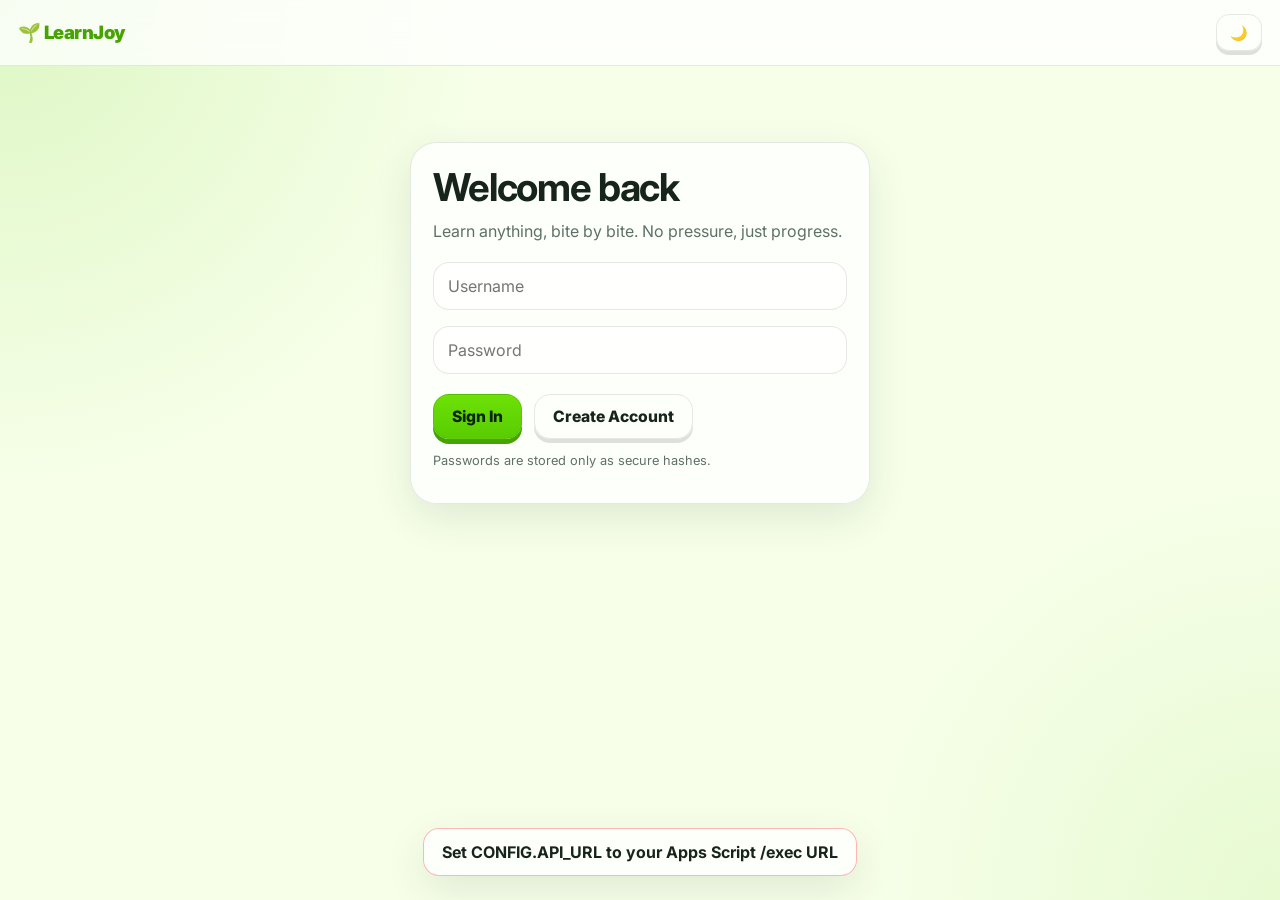
==== index.html @ b64eee90 "Update print statement from 'Hello' to 'Goodbye'" ====
<!-- index.html -->
<!doctype html>
<html lang="en">
<head>
  <meta charset="utf-8">
  <meta name="viewport" content="width=device-width, initial-scale=1">
  <title>LearnJoy — Bite-sized AI Learning</title>
  <link rel="preconnect" href="https://fonts.googleapis.com">
  <link rel="preconnect" href="https://fonts.gstatic.com" crossorigin>
  <link href="https://fonts.googleapis.com/css2?family=Inter:wght@400;600;700;800;900&display=swap" rel="stylesheet">
  <style>
    :root {
      --bg: #f7ffe9;
      --bg-accent: rgba(88, 204, 2, 0.16);
      --card: rgba(255, 255, 255, 0.78);
      --subcard: rgba(255, 255, 255, 0.62);
      --text: #16241c;
      --muted: #5f7166;
      --border: rgba(22, 36, 28, 0.10);
      --primary: #58cc02;
      --primary-dark: #46a302;
      --primary-soft: rgba(88, 204, 2, 0.14);
      --danger: #ff4b4b;
      --danger-soft: rgba(255, 75, 75, 0.12);
      --shadow: 0 14px 40px rgba(18, 46, 22, 0.10);
      --glass-blur: blur(16px);
    }

    [data-theme="dark"] {
      --bg: #0b1220;
      --bg-accent: rgba(88, 204, 2, 0.16);
      --card: rgba(15, 23, 42, 0.72);
      --subcard: rgba(15, 23, 42, 0.58);
      --text: #e8eef7;
      --muted: #9aa8bd;
      --border: rgba(255, 255, 255, 0.12);
      --primary-soft: rgba(88, 204, 2, 0.16);
      --danger-soft: rgba(255, 75, 75, 0.16);
      --shadow: 0 18px 50px rgba(0, 0, 0, 0.38);
    }

    * { box-sizing: border-box; }

    body {
      margin: 0;
      font-family: 'Inter', sans-serif;
      color: var(--text);
      background:
        radial-gradient(circle at top left, var(--bg-accent), transparent 32%),
        radial-gradient(circle at bottom right, rgba(88, 204, 2, 0.10), transparent 28%),
        var(--bg);
      min-height: 100vh;
    }

    .hidden { display: none !important; }

    .topbar {
      position: sticky;
      top: 0;
      z-index: 50;
      display: flex;
      align-items: center;
      justify-content: space-between;
      gap: 12px;
      padding: 14px 18px;
      background: var(--card);
      border-bottom: 1px solid var(--border);
      backdrop-filter: var(--glass-blur);
      -webkit-backdrop-filter: var(--glass-blur);
    }

    .brand {
      font-weight: 900;
      letter-spacing: -0.03em;
      font-size: 1.15rem;
      color: var(--primary-dark);
      white-space: nowrap;
    }

    .top-actions {
      display: flex;
      align-items: center;
      gap: 10px;
      flex-wrap: wrap;
      justify-content: flex-end;
    }

    .pill {
      display: inline-flex;
      align-items: center;
      gap: 6px;
      padding: 8px 12px;
      border-radius: 999px;
      background: var(--primary-soft);
      color: var(--primary-dark);
      font-weight: 800;
      border: 1px solid rgba(88, 204, 2, 0.22);
    }

    .view {
      width: min(1120px, calc(100% - 24px));
      margin: 22px auto 42px;
      display: grid;
      gap: 18px;
    }

    .card {
      background: var(--card);
      border: 1px solid var(--border);
      border-radius: 26px;
      box-shadow: var(--shadow);
      backdrop-filter: var(--glass-blur);
      -webkit-backdrop-filter: var(--glass-blur);
      padding: 22px;
    }

    .subcard {
      background: var(--subcard);
      border-radius: 20px;
      padding: 16px;
      border: 1px solid var(--border);
    }

    h1, h2, h3 { margin: 0 0 10px; line-height: 1.15; letter-spacing: -0.03em; }
    h1 { font-size: clamp(1.7rem, 3vw, 2.4rem); }
    h2 { font-size: 1.25rem; }
    h3 { font-size: 1.02rem; }
    p { margin: 0 0 10px; line-height: 1.55; }

    .muted { color: var(--muted); }
    .small { font-size: 0.92rem; }
    .tiny { font-size: 0.8rem; }

    .row {
      display: flex;
      gap: 12px;
      align-items: center;
      flex-wrap: wrap;
      margin: 12px 0;
    }

    .wrap { flex-wrap: wrap; }

    .btn {
      appearance: none;
      border: 0;
      cursor: pointer;
      font-family: inherit;
      font-weight: 800;
      border-radius: 16px;
      padding: 12px 18px;
      font-size: 0.98rem;
      transition: transform 0.08s ease, box-shadow 0.08s ease, opacity 0.2s ease;
      background: var(--subcard);
      color: var(--text);
      border: 1px solid var(--border);
      box-shadow: 0 4px 0 rgba(0, 0, 0, 0.12);
    }

    .btn:active {
      transform: translateY(3px);
      box-shadow: 0 1px 0 rgba(0, 0, 0, 0.12);
    }

    .btn:disabled {
      opacity: 0.55;
      cursor: not-allowed;
      transform: none;
    }

    .btn-primary {
      background: linear-gradient(180deg, #6ee106, var(--primary));
      color: #08240a;
      border: 1px solid rgba(70, 163, 2, 0.35);
      box-shadow: 0 5px 0 var(--primary-dark);
    }

    .btn-primary:active { box-shadow: 0 2px 0 var(--primary-dark); }

    .btn-secondary {
      background: transparent;
      color: var(--text);
    }

    .btn-small {
      padding: 9px 13px;
      font-size: 0.88rem;
      border-radius: 13px;
    }

    input, select, textarea {
      width: 100%;
      border: 1px solid var(--border);
      background: var(--subcard);
      color: var(--text);
      border-radius: 16px;
      padding: 13px 14px;
      font: inherit;
      outline: none;
      margin: 8px 0;
    }

    input:focus, select:focus, textarea:focus {
      border-color: rgba(88, 204, 2, 0.55);
      box-shadow: 0 0 0 4px var(--primary-soft);
    }

    textarea { min-height: 120px; resize: vertical; }

    .auth-card {
      width: min(460px, 100%);
      margin: 6vh auto 0;
    }

    .gradient-card {
      background:
        linear-gradient(135deg, rgba(88, 204, 2, 0.92), rgba(34, 197, 94, 0.88)),
        var(--card);
      color: #05270b;
      border: 1px solid rgba(255, 255, 255, 0.22);
    }

    .gradient-card .muted { color: rgba(5, 39, 11, 0.78); }

    .stat-grid, .achievements-grid, .courses-grid, .select-grid {
      display: grid;
      gap: 14px;
    }

    .stat-grid { grid-template-columns: repeat(4, minmax(0, 1fr)); }
    .achievements-grid { grid-template-columns: repeat(4, minmax(0, 1fr)); }
    .courses-grid { grid-template-columns: repeat(3, minmax(0, 1fr)); }
    .select-grid { grid-template-columns: repeat(3, minmax(0, 1fr)); }

    .stat-card { text-align: center; padding: 18px 14px; }
    .stat-value { font-size: 1.8rem; font-weight: 900; margin-bottom: 6px; }

    .badge-card, .course-card {
      padding: 16px;
      border-radius: 22px;
      background: var(--subcard);
      border: 1px solid var(--border);
    }

    .course-card { cursor: pointer; transition: transform 0.15s ease; }
    .course-card:hover { transform: translateY(-2px); }

    .badge-icon { font-size: 1.7rem; margin-bottom: 8px; }
    .badge-name { font-weight: 800; margin-bottom: 4px; }

    .progress-wrap { margin: 16px 0; }

    .progress {
      height: 15px;
      border-radius: 999px;
      background: rgba(120, 130, 120, 0.18);
      overflow: hidden;
      border: 1px solid var(--border);
    }

    .progress-fill {
      height: 100%;
      width: 0%;
      border-radius: 999px;
      background: linear-gradient(90deg, #58cc02, #9ff23a);
      transition: width 0.7s ease;
    }

    .badge {
      display: inline-flex;
      align-items: center;
      padding: 7px 11px;
      border-radius: 999px;
      background: var(--primary-soft);
      color: var(--primary-dark);
      font-weight: 800;
      font-size: 0.85rem;
      border: 1px solid rgba(88, 204, 2, 0.18);
    }

    .module { margin: 18px 0; }

    .card-row {
      display: flex;
      align-items: center;
      justify-content: space-between;
      gap: 14px;
      padding: 14px;
      border-radius: 18px;
      margin: 10px 0;
      cursor: pointer;
      transition: transform 0.12s ease;
    }

    .card-row:hover { transform: translateX(2px); }

    .lesson-main {
      display: flex;
      align-items: flex-start;
      gap: 12px;
      min-width: 0;
    }

    .lesson-icon { font-size: 1.2rem; padding-top: 2px; }
    .lesson-title { font-weight: 800; }

    .lesson-section {
      margin: 18px 0;
      padding: 16px;
      border-radius: 20px;
      background: var(--subcard);
      border: 1px solid var(--border);
    }

    .checklist {
      margin: 0;
      padding-left: 20px;
      display: grid;
      gap: 8px;
    }

    .callout {
      margin-top: 12px;
      padding: 12px 14px;
      border-radius: 14px;
      background: var(--primary-soft);
      border: 1px solid rgba(88, 204, 2, 0.18);
    }

    .tutor-messages {
      min-height: 220px;
      max-height: 340px;
      overflow: auto;
      display: grid;
      gap: 10px;
      padding: 12px;
      border-radius: 18px;
      background: var(--subcard);
      border: 1px solid var(--border);
      margin-bottom: 12px;
    }

    .tutor-msg {
      max-width: 86%;
      padding: 11px 13px;
      border-radius: 16px;
      line-height: 1.45;
      white-space: pre-wrap;
    }

    .tutor-msg.user {
      justify-self: end;
      background: var(--primary-soft);
      border: 1px solid rgba(88, 204, 2, 0.18);
    }

    .tutor-msg.assistant {
      justify-self: start;
      background: rgba(120, 130, 120, 0.12);
      border: 1px solid var(--border);
    }

    .question-card { margin: 14px 0; }

    .options {
      display: grid;
      gap: 10px;
      margin-top: 10px;
    }

    .option {
      display: flex;
      align-items: center;
      gap: 10px;
      padding: 12px;
      border-radius: 14px;
      border: 1px solid var(--border);
      background: var(--subcard);
      cursor: pointer;
    }

    .score-card {
      text-align: center;
      padding: 28px;
      border-radius: 26px;
      background: linear-gradient(135deg, rgba(88, 204, 2, 0.95), rgba(16, 185, 129, 0.9));
      color: #04240b;
      margin-bottom: 16px;
    }

    .score-number {
      font-size: clamp(2.6rem, 7vw, 4rem);
      font-weight: 900;
      line-height: 1;
      margin-bottom: 8px;
    }

    .result-card { border-left: 6px solid transparent; }
    .result-correct { border-left-color: var(--primary); background: rgba(88, 204, 2, 0.08); }
    .result-incorrect { border-left-color: var(--danger); background: var(--danger-soft); }

    .practice-question {
      padding: 12px 0;
      border-bottom: 1px dashed var(--border);
    }

    .practice-question:last-child { border-bottom: 0; }

    .table {
      width: 100%;
      border-collapse: collapse;
      overflow: hidden;
      border-radius: 18px;
    }

    .table th, .table td {
      text-align: left;
      padding: 12px 10px;
      border-bottom: 1px solid var(--border);
      vertical-align: top;
    }

    .table th { color: var(--muted); font-size: 0.9rem; }

    .empty {
      padding: 22px;
      text-align: center;
      color: var(--muted);
      border: 1px dashed var(--border);
      border-radius: 18px;
      background: var(--subcard);
    }

    .loading {
      position: fixed;
      inset: 0;
      z-index: 100;
      display: grid;
      place-items: center;
      background: rgba(0, 0, 0, 0.25);
      backdrop-filter: blur(4px);
    }

    .loading-inner {
      display: grid;
      place-items: center;
      gap: 12px;
      padding: 26px 30px;
      border-radius: 24px;
      background: var(--card);
      border: 1px solid var(--border);
      box-shadow: var(--shadow);
      font-weight: 800;
    }

    .spinner {
      width: 38px;
      height: 38px;
      border-radius: 50%;
      border: 5px solid rgba(88, 204, 2, 0.2);
      border-top-color: var(--primary);
      animation: spin 0.8s linear infinite;
    }

    @keyframes spin { to { transform: rotate(360deg); } }

    .toast {
      position: fixed;
      left: 50%;
      bottom: 24px;
      transform: translateX(-50%) translateY(20px);
      z-index: 120;
      opacity: 0;
      pointer-events: none;
      transition: 0.25s ease;
      background: var(--card);
      color: var(--text);
      border: 1px solid var(--border);
      box-shadow: var(--shadow);
      padding: 13px 18px;
      border-radius: 16px;
      font-weight: 700;
      max-width: min(92vw, 560px);
      text-align: center;
    }

    .toast.show {
      opacity: 1;
      transform: translateX(-50%) translateY(0);
    }

    .toast.error { border-color: rgba(255, 75, 75, 0.4); }

    @media (max-width: 768px) {
      .stat-grid, .achievements-grid, .courses-grid, .select-grid {
        grid-template-columns: 1fr 1fr;
      }

      .topbar {
        flex-direction: column;
        align-items: flex-start;
      }

      .top-actions {
        width: 100%;
        justify-content: flex-start;
      }
    }

    @media (max-width: 480px) {
      .view { width: calc(100% - 16px); margin-top: 14px; }
      .card { padding: 16px; border-radius: 20px; }
      .stat-grid, .achievements-grid, .courses-grid, .select-grid { grid-template-columns: 1fr; }
      .btn { width: 100%; justify-content: center; }
      .row { display: grid; }
      .card-row { flex-direction: column; align-items: flex-start; }
      .lesson-action { width: 100%; }
    }
  </style>
</head>
<body>
  <div class="topbar">
    <div class="brand">🌱 LearnJoy</div>
    <div class="top-actions">
      <span id="streak-pill" class="pill hidden">🔥 0</span>
      <button id="btn-dashboard" class="btn btn-secondary btn-small auth-only hidden">Dashboard</button>
      <button id="btn-new-course" class="btn btn-secondary btn-small auth-only hidden">New Course</button>
      <button id="btn-theme" class="btn btn-secondary btn-small">🌙</button>
      <button id="btn-logout" class="btn btn-secondary btn-small auth-only hidden">Logout</button>
    </div>
  </div>

  <main>
    <section id="view-login" class="view">
      <div class="card auth-card">
        <h1>Welcome back</h1>
        <p class="muted">Learn anything, bite by bite. No pressure, just progress.</p>
        <input id="login-username" placeholder="Username" autocomplete="username" autocapitalize="none">
        <input id="login-password" type="password" placeholder="Password" autocomplete="current-password">
        <div class="row">
          <button id="btn-login" class="btn btn-primary">Sign In</button>
          <button id="btn-register" class="btn btn-secondary">Create Account</button>
        </div>
        <p class="muted tiny">Passwords are stored only as secure hashes.</p>
      </div>
    </section>

    <section id="view-dashboard" class="view hidden">
      <div id="welcome-card" class="card gradient-card"></div>
      <div id="stats-grid" class="stat-grid"></div>

      <div class="card">
        <h2>Achievements</h2>
        <div id="achievements-grid" class="achievements-grid"></div>
      </div>

      <div class="card">
        <h2>Your Courses</h2>
        <div id="courses-grid" class="courses-grid"></div>
      </div>

      <div class="card">
        <h2>Recent Quiz Scores</h2>
        <div id="recent-scores"></div>
      </div>
    </section>

    <section id="view-generate" class="view hidden">
      <div class="card">
        <button id="btn-generate-back" class="btn btn-secondary btn-small">← Back</button>
        <h1>Create a course</h1>
        <p class="muted">Tell the AI what you want to learn. It will build bite-sized modules and lessons.</p>
        <textarea id="gen-topic" placeholder="What do you want to learn? e.g. JavaScript basics, Spanish travel phrases, Astronomy"></textarea>
        <div class="select-grid">
          <select id="gen-level">
            <option value="Beginner">🌱 Beginner</option>
            <option value="Intermediate">🌿 Intermediate</option>
            <option value="Advanced">🌳 Advanced</option>
          </select>
          <select id="gen-time">
            <option value="5 minutes per day">⚡ 5 minutes/day</option>
            <option value="10 minutes per day" selected>☕ 10 minutes/day</option>
            <option value="15 minutes per day">📘 15 minutes/day</option>
            <option value="20 minutes per day">🚀 20 minutes/day</option>
          </select>
          <select id="gen-style">
            <option value="Visual">🎨 Visual</option>
            <option value="Reading">📖 Reading</option>
            <option value="Practical">🛠️ Practical</option>
            <option value="Balanced" selected>🧠 Balanced</option>
          </select>
        </div>
        <div class="row">
          <button id="btn-generate" class="btn btn-primary">Generate Course</button>
        </div>
      </div>
    </section>

    <section id="view-course" class="view hidden">
      <div class="card">
        <button id="btn-course-back" class="btn btn-secondary btn-small">← Dashboard</button>
        <div id="course-detail"></div>
      </div>
    </section>

    <section id="view-lesson" class="view hidden">
      <div class="card">
        <button id="btn-lesson-back" class="btn btn-secondary btn-small">← Course</button>
        <div id="lesson-detail"></div>

        <div class="row">
          <button id="btn-complete-lesson" class="btn btn-primary">Complete Lesson</button>
          <button id="btn-take-quiz" class="btn btn-secondary">Take Quiz</button>
        </div>

        <div class="subcard">
          <h3>AI Tutor</h3>
          <div id="tutor-messages" class="tutor-messages"></div>
          <div class="row">
            <input id="tutor-input" placeholder="Ask about this lesson...">
            <button id="btn-tutor-send" class="btn btn-primary">Send</button>
          </div>
        </div>
      </div>
    </section>

    <section id="view-quiz" class="view hidden">
      <div class="card">
        <button id="btn-quiz-back" class="btn btn-secondary btn-small">← Lesson</button>
        <div id="quiz-detail"></div>
      </div>
    </section>
  </main>

  <div id="loading" class="loading hidden">
    <div class="loading-inner">
      <div class="spinner"></div>
      <div id="loading-text">Loading...</div>
    </div>
  </div>

  <div id="toast" class="toast"></div>

  <script>
    const CONFIG = { API_URL: "PASTE_YOUR_APPS_SCRIPT_EXEC_URL_HERE" };

    var state = {
      user: null,
      dashboard: null,
      course: null,
      lesson: null,
      quiz: null,
      quizResults: null,
      lastScore: null,
      review: null
    };

    function $(id) { return document.getElementById(id); }

    function init() {
      initTheme();
      bindTopbar();
      bindLogin();
      bindGenerate();
      bindCourse();
      bindLesson();
      bindQuiz();
      loadConfig();

      var token = lsGet('lj_token');
      if (token) {
        showLoading('Loading your dashboard...');
        api('getDashboard').then(function (res) {
          afterAuth(res.user, res);
        }).catch(function (err) {
          clearAuth();
          showView('login');
          hideLoading();
          showToast(err.message, 'error');
        });
      } else {
        showView('login');
      }
    }

    function api(action, params, noAuth) {
      if (!CONFIG.API_URL || String(CONFIG.API_URL).indexOf('PASTE_YOUR') !== -1) {
        return Promise.reject(new Error('Set CONFIG.API_URL in index.html to your Apps Script /exec URL.'));
      }

      var token = noAuth ? '' : (lsGet('lj_token') || '');

      return fetch(CONFIG.API_URL, {
        method: 'POST',
        headers: { 'Content-Type': 'text/plain;charset=utf-8' },
        body: JSON.stringify({ action: action, params: params || {}, token: token })
      }).then(function (res) {
        return res.text().then(function (text) {
          var data;
          try {
            data = JSON.parse(text);
          } catch (parseErr) {
            console.error('Unexpected API response:', CONFIG.API_URL, text && text.slice(0, 300));
            throw new Error('Backend returned an unexpected response. Check API_URL ends with /exec and access = Anyone.');
          }
          if (!data || data.success === false) {
            throw new Error((data && data.error) || 'Request failed');
          }
          return data;
        });
      }).catch(function (err) {
        if (err instanceof TypeError) {
          console.error('API fetch failed. API URL:', CONFIG.API_URL);
          throw new Error('Cannot reach backend: check API_URL ends with /exec and access = Anyone.');
        }
        throw err;
      });
    }

    function showView(name) {
      document.querySelectorAll('.view').forEach(function (v) { v.classList.add('hidden'); });
      var el = $('view-' + name);
      if (el) el.classList.remove('hidden');
      window.scrollTo(0, 0);
    }

    function showLoading(text) {
      $('loading-text').textContent = text || 'Loading...';
      $('loading').classList.remove('hidden');
    }

    function hideLoading() {
      $('loading').classList.add('hidden');
    }

    var toastTimer = null;
    function showToast(message, type) {
      var t = $('toast');
      t.textContent = message;
      t.className = 'toast show' + (type ? ' ' + type : '');
      clearTimeout(toastTimer);
      toastTimer = setTimeout(function () {
        t.className = 'toast';
      }, 4200);
    }

    function esc(v) {
      return String(v === undefined || v === null ? '' : v).replace(/[&<>"']/g, function (c) {
        return {
          '&': '&amp;',
          '<': '&lt;',
          '>': '&gt;',
          '"': '&quot;',
          "'": '&#39;'
        }[c];
      });
    }

    function textHtml(v) {
      return esc(v).replace(/\n/g, '<br>');
    }

    function listHtml(items, emptyText) {
      if (!items || !items.length) return emptyBox(emptyText || 'Nothing here yet.');
      return '<ul class="checklist">' + items.map(function (item) {
        return '<li>' + textHtml(item) + '</li>';
      }).join('') + '</ul>';
    }

    function emptyBox(text) {
      return '<div class="empty">' + esc(text) + '</div>';
    }

    function fmtDate(s) {
      if (!s) return '';
      var d = new Date(s);
      if (isNaN(d.getTime())) return esc(s);
      return d.toLocaleDateString(undefined, { month: 'short', day: 'numeric' }) + ' ' +
        d.toLocaleTimeString(undefined, { hour: '2-digit', minute: '2-digit' });
    }

    function lsGet(key) {
      try { return localStorage.getItem(key); } catch (e) { return null; }
    }

    function lsSet(key, value) {
      try { localStorage.setItem(key, value); } catch (e) {}
    }

    function lsDel(key) {
      try { localStorage.removeItem(key); } catch (e) {}
    }

    function initTheme() {
      var stored = lsGet('lj_theme');
      var theme = stored;
      if (!theme) {
        theme = (window.matchMedia && window.matchMedia('(prefers-color-scheme: dark)').matches) ? 'dark' : 'light';
      }
      setTheme(theme);
    }

    function setTheme(theme) {
      document.documentElement.setAttribute('data-theme', theme);
      lsSet('lj_theme', theme);
      $('btn-theme').textContent = theme === 'dark' ? '☀️' : '🌙';
    }

    function toggleTheme() {
      var current = document.documentElement.getAttribute('data-theme') === 'dark' ? 'light' : 'dark';
      setTheme(current);
    }

    function bindTopbar() {
      $('btn-theme').addEventListener('click', toggleTheme);
      $('btn-dashboard').addEventListener('click', refreshDashboard);
      $('btn-new-course').addEventListener('click', function () { showView('generate'); });
      $('btn-logout').addEventListener('click', logout);
    }

    function bindLogin() {
      $('btn-login').addEventListener('click', function () { doAuth('login'); });
      $('btn-register').addEventListener('click', function () { doAuth('register'); });

      ['login-username', 'login-password'].forEach(function (id) {
        $(id).addEventListener('keydown', function (e) {
          if (e.key === 'Enter') doAuth('login');
        });
      });
    }

    function loadConfig() {
      api('getConfig', {}, true).then(function (res) {
        if (res && res.allowRegister === false) $('btn-register').classList.add('hidden');
        else $('btn-register').classList.remove('hidden');
      }).catch(function (err) {
        if (String(CONFIG.API_URL).indexOf('PASTE_YOUR') !== -1) {
          showToast('Set CONFIG.API_URL to your Apps Script /exec URL', 'error');
        }
      });
    }

    function doAuth(action) {
      var username = $('login-username').value.trim();
      var password = $('login-password').value;

      if (!username || !password) {
        showToast('Enter username and password', 'error');
        return;
      }

      showLoading(action === 'login' ? 'Signing in...' : 'Creating account...');

      api(action, { username: username, password: password, userAgent: navigator.userAgent }, true)
        .then(function (res) {
          lsSet('lj_token', res.session.token);
          lsSet('lj_user', JSON.stringify(res.user));
          state.user = res.user;
          return api('getDashboard');
        })
        .then(function (res) {
          afterAuth(res.user, res);
          showToast(action === 'login' ? 'Welcome back!' : 'Account created. Welcome!');
        })
        .catch(function (err) {
          hideLoading();
          showToast(err.message, 'error');
        });
    }

    function logout() {
      showLoading('Signing out...');
      api('logout').catch(function () {}).then(function () {
        clearAuth();
        showToast('Signed out');
      });
    }

    function clearAuth() {
      lsDel('lj_token');
      lsDel('lj_user');
      state = {
        user: null,
        dashboard: null,
        course: null,
        lesson: null,
        quiz: null,
        quizResults: null,
        lastScore: null,
        review: null
      };
      updateTopbar(null, 0);
      showView('login');
      hideLoading();
    }

    function afterAuth(user, dashboard) {
      state.user = user;
      state.dashboard = dashboard;
      lsSet('lj_user', JSON.stringify(user));
      updateTopbar(user, dashboard.streak || 0);
      renderDashboard(dashboard);
      showView('dashboard');
      hideLoading();
    }

    function refreshDashboard() {
      showLoading('Refreshing dashboard...');
      api('getDashboard').then(function (res) {
        afterAuth(res.user, res);
      }).catch(function (err) {
        hideLoading();
        showToast(err.message, 'error');
      });
    }

    function updateTopbar(user, streak) {
      var authed = !!(lsGet('lj_token') && user);
      document.querySelectorAll('.auth-only').forEach(function (el) {
        if (authed) el.classList.remove('hidden');
        else el.classList.add('hidden');
      });

      var pill = $('streak-pill');
      if (authed) {
        pill.classList.remove('hidden');
        pill.textContent = '🔥 ' + String(streak || 0);
      } else {
        pill.classList.add('hidden');
      }
    }

    function renderDashboard(d) {
      var user = d.user || {};
      var hour = new Date().getHours();
      var greeting = hour < 12 ? 'Good morning' : (hour < 18 ? 'Good afternoon' : 'Good evening');

      $('welcome-card').innerHTML =
        '<h1>' + esc(greeting + ', ' + (user.name || user.username || 'learner')) + '!</h1>' +
        '<p class="muted">🔥 ' + esc(String(d.streak || 0)) + ' day streak · ' + esc(String(d.completedLessons || 0)) + ' lessons completed</p>' +
        '<div class="row">' +
          '<button class="btn btn-secondary" id="dash-generate">Generate New Course</button>' +
          (d.continueCourseId ? '<button class="btn btn-secondary" id="dash-continue">Continue Learning</button>' : '') +
        '</div>';

      $('dash-generate').addEventListener('click', function () { showView('generate'); });
      if (d.continueCourseId) {
        $('dash-continue').addEventListener('click', function () { openCourse(d.continueCourseId); });
      }

      $('stats-grid').innerHTML = [
        statCard_('Courses', d.courses ? d.courses.length : 0),
        statCard_('Lessons Done', d.completedLessons || 0),
        statCard_('Avg Quiz Score', d.averageScore ? d.averageScore + '%' : '—'),
        statCard_('Day Streak', d.streak || 0)
      ].join('');

      if (d.achievements && d.achievements.length) {
        $('achievements-grid').innerHTML = d.achievements.map(function (a) {
          return '<div class="badge-card"><div class="badge-icon">' + esc(a.icon) + '</div>' +
            '<div class="badge-name">' + esc(a.name) + '</div>' +
            '<div class="muted small">' + esc(a.description) + '</div></div>';
        }).join('');
      } else {
        $('achievements-grid').innerHTML = emptyBox('No achievements yet — complete a lesson to earn your first badge!');
      }

      if (d.courses && d.courses.length) {
        $('courses-grid').innerHTML = d.courses.map(function (c) {
          return '<div class="card course-card" data-courseid="' + esc(c.courseId) + '">' +
            '<h3>' + esc(c.title) + '</h3>' +
            '<p class="muted small">' + esc(String(c.description || '').slice(0, 150)) + '</p>' +
            '<div class="progress"><div class="progress-fill" style="width:' + Number(c.progressPercent || 0) + '%"></div></div>' +
            '<div class="muted small" style="margin-top:8px;">' + esc(String(c.progressPercent || 0)) + '% complete · ' +
            esc(String(c.totalLessons || 0)) + ' lessons</div>' +
          '</div>';
        }).join('');

        document.querySelectorAll('#courses-grid .course-card').forEach(function (card) {
          card.addEventListener('click', function () {
            openCourse(card.getAttribute('data-courseid'));
          });
        });
      } else {
        $('courses-grid').innerHTML = emptyBox('No courses yet. Generate your first course!');
      }

      if (d.recentScores && d.recentScores.length) {
        var rows = d.recentScores.map(function (s) {
          return '<tr><td>' + fmtDate(s.createdAt) + '</td>' +
            '<td>' + esc(s.courseTitle) + '</td>' +
            '<td>' + esc(s.lessonTitle) + '</td>' +
            '<td><strong>' + esc(String(s.score)) + '%</strong></td></tr>';
        }).join('');

        $('recent-scores').innerHTML =
          '<table class="table"><thead><tr><th>Date</th><th>Course</th><th>Lesson</th><th>Score</th></tr></thead><tbody>' +
          rows + '</tbody></table>';
      } else {
        $('recent-scores').innerHTML = emptyBox('No quiz scores yet.');
      }
    }

    function statCard_(label, value) {
      return '<div class="card stat-card"><div class="stat-value">' + esc(String(value)) + '</div>' +
        '<div class="muted">' + esc(label) + '</div></div>';
    }

    function bindGenerate() {
      $('btn-generate-back').addEventListener('click', function () { showView('dashboard'); });

      $('btn-generate').addEventListener('click', function () {
        var topic = $('gen-topic').value.trim();
        if (topic.length < 3) {
          showToast('Enter a topic first', 'error');
          return;
        }

        var p = {
          prompt: topic,
          level: $('gen-level').value,
          timeAvailable: $('gen-time').value,
          learningStyle: $('gen-style').value
        };

        showLoading('Generating your course...');
        api('generateCourse', p).then(function (res) {
          hideLoading();
          showToast('Course generated!');
          openCourse(res.course.courseId);
        }).catch(function (err) {
          hideLoading();
          showToast(err.message, 'error');
        });
      });
    }

    function bindCourse() {
      $('btn-course-back').addEventListener('click', function () {
        showView('dashboard');
        refreshDashboard();
      });
    }

    function openCourse(courseId) {
      showLoading('Opening course...');
      api('getCourseById', { courseId: courseId }).then(function (res) {
        state.course = res.course;
        renderCourse(res.course);
        showView('course');
        hideLoading();
      }).catch(function (err) {
        hideLoading();
        showToast(err.message, 'error');
      });
    }

    function renderCourse(c) {
      var badges =
        '<span class="badge">' + esc(c.level) + '</span>' +
        '<span class="badge">' + esc(c.timeAvailable) + '</span>' +
        '<span class="badge">' + esc(c.learningStyle) + '</span>' +
        '<span class="badge">' + esc(String(c.estimatedHours)) + ' h</span>';

      var modulesHtml = '';
      if (!c.modules || !c.modules.length) {
        modulesHtml = emptyBox('No modules found.');
      } else {
        c.modules.forEach(function (m) {
          modulesHtml += '<div class="module"><h3>' + esc(m.title) + '</h3>';
          m.lessons.forEach(function (l) {
            var icon = l.completed ? '✅' : '📖';
            var label = l.completed ? 'Review' : 'Start';
            modulesHtml +=
              '<div class="subcard card-row lesson-row" data-course="' + esc(c.courseId) + '" data-module="' + esc(String(m.moduleIndex)) + '" data-lesson="' + esc(String(l.lessonIndex)) + '">' +
                '<div class="lesson-main">' +
                  '<div class="lesson-icon">' + icon + '</div>' +
                  '<div>' +
                    '<div class="lesson-title">' + esc(l.title) + '</div>' +
                    '<div class="muted small">' + esc(l.summary) + '</div>' +
                  '</div>' +
                '</div>' +
                '<button class="btn btn-small btn-secondary lesson-action">' + label + '</button>' +
              '</div>';
          });
          modulesHtml += '</div>';
        });
      }

      $('course-detail').innerHTML =
        '<h1>' + esc(c.title) + '</h1>' +
        '<p class="muted">' + textHtml(c.description) + '</p>' +
        '<div class="row wrap">' + badges + '</div>' +
        '<div class="progress-wrap">' +
          '<div class="progress"><div id="course-progress-fill" class="progress-fill"></div></div>' +
          '<div class="muted small" style="margin-top:8px;">' + esc(String(c.completedCount)) + ' of ' + esc(String(c.totalLessons)) + ' lessons</div>' +
        '</div>' +
        modulesHtml;

      setTimeout(function () {
        var fill = $('course-progress-fill');
        if (fill) fill.style.width = (c.progressPercent || 0) + '%';
      }, 60);

      document.querySelectorAll('#course-detail .lesson-row').forEach(function (row) {
        row.addEventListener('click', function () {
          openLesson(
            row.getAttribute('data-course'),
            Number(row.getAttribute('data-module')),
            Number(row.getAttribute('data-lesson'))
          );
        });
      });
    }

    function openLesson(courseId, moduleIndex, lessonIndex) {
      showLoading('Preparing lesson...');
      api('generateLesson', { courseId: courseId, moduleIndex: moduleIndex, lessonIndex: lessonIndex })
        .then(function (res) {
          state.lesson = res.lesson;
          renderLesson(res.lesson);
          showView('lesson');
          hideLoading();
        })
        .catch(function (err) {
          hideLoading();
          showToast(err.message, 'error');
        });
    }

    function bindLesson() {
      $('btn-lesson-back').addEventListener('click', function () {
        if (state.course && state.course.courseId) openCourse(state.course.courseId);
        else showView('dashboard');
      });

      $('btn-complete-lesson').addEventListener('click', completeLesson);
      $('btn-take-quiz').addEventListener('click', takeQuiz);
      $('btn-tutor-send').addEventListener('click', sendTutor);

      $('tutor-input').addEventListener('keydown', function (e) {
        if (e.key === 'Enter') sendTutor();
      });
    }

    function renderLesson(l) {
      var content = l.content || {};
      var exercise = content.exercise || {};

      var html =
        '<h1>' + esc(l.lessonTitle) + '</h1>' +
        '<p class="muted">' + esc(l.moduleTitle) + '</p>' +
        '<div class="lesson-section"><h2>Introduction</h2><div>' + textHtml(content.introduction) + '</div></div>' +
        '<div class="lesson-section"><h2>Key Points</h2>' + listHtml(content.keyPoints, 'No key points') + '</div>' +
        '<div class="lesson-section"><h2>Examples</h2>' + listHtml(content.examples, 'No examples') + '</div>' +
        '<div class="lesson-section"><h2>Common Mistakes</h2>' + listHtml(content.commonMistakes, 'No common mistakes') + '</div>' +
        '<div class="lesson-section"><h2>Practice Exercise</h2>' +
          '<div>' + textHtml(exercise.prompt) + '</div>' +
          '<div class="row">' +
            '<button class="btn btn-small btn-secondary" id="btn-show-hint">Show Hint</button>' +
            '<button class="btn btn-small btn-secondary" id="btn-show-solution">Show Solution</button>' +
          '</div>' +
          '<div id="exercise-hint" class="callout hidden">' + textHtml(exercise.hint) + '</div>' +
          '<div id="exercise-solution" class="callout hidden">' + textHtml(exercise.solution) + '</div>' +
        '</div>' +
        '<div class="lesson-section"><h2>Summary</h2><div>' + textHtml(content.summary) + '</div></div>' +
        '<div class="lesson-section"><h2>My Note</h2>' +
          '<textarea id="note-content" placeholder="Write a personal note about this lesson..."></textarea>' +
          '<div class="row"><button class="btn btn-small btn-secondary" id="btn-save-note">Save Note</button></div>' +
        '</div>';

      $('lesson-detail').innerHTML = html;

      $('btn-show-hint').addEventListener('click', function () { toggleHidden('exercise-hint'); });
      $('btn-show-solution').addEventListener('click', function () { toggleHidden('exercise-solution'); });
      $('btn-save-note').addEventListener('click', saveNote);

      var completeBtn = $('btn-complete-lesson');
      if (l.completed) {
        completeBtn.textContent = 'Completed ✅';
        completeBtn.disabled = true;
      } else {
        completeBtn.textContent = 'Complete Lesson';
        completeBtn.disabled = false;
      }

      resetTutor();
      loadNote(l.lessonId);
    }

    function toggleHidden(id) {
      var el = $(id);
      if (el) el.classList.toggle('hidden');
    }

    function loadNote(lessonId) {
      api('getNotes', { lessonId: lessonId }).then(function (res) {
        var noteArea = $('note-content');
        if (noteArea && res.notes && res.notes.length) {
          noteArea.value = res.notes[0].content || '';
        }
      }).catch(function () {});
    }

    function saveNote() {
      if (!state.lesson) return;
      var content = $('note-content').value;
      api('saveNote', { lessonId: state.lesson.lessonId, content: content }).then(function () {
        showToast('Note saved');
      }).catch(function (err) {
        showToast(err.message, 'error');
      });
    }

    function completeLesson() {
      if (!state.lesson) return;
      showLoading('Saving progress...');
      api('markLessonComplete', { courseId: state.lesson.courseId, lessonId: state.lesson.lessonId })
        .then(function (res) {
          hideLoading();
          state.lesson.completed = true;
          var btn = $('btn-complete-lesson');
          btn.textContent = 'Completed ✅';
          btn.disabled = true;

          if (state.user) {
            state.user.streak = res.streak;
            state.user.totalLessons = res.totalLessons;
          }
          updateTopbar(state.user, res.streak);

          showToast('Lesson completed. Nice work!');
          if (res.courseCompleted) showToast('🏆 Course complete! Amazing!');
        })
        .catch(function (err) {
          hideLoading();
          showToast(err.message, 'error');
        });
    }

    function takeQuiz() {
      if (!state.lesson) return;
      showLoading('Preparing quiz...');
      api('generateQuiz', { courseId: state.lesson.courseId, lessonId: state.lesson.lessonId })
        .then(function (res) {
          state.quiz = res.quiz;
          state.quizResults = null;
          state.lastScore = null;
          state.review = null;
          renderQuiz();
          showView('quiz');
          hideLoading();
        })
        .catch(function (err) {
          hideLoading();
          showToast(err.message, 'error');
        });
    }

    function resetTutor() {
      $('tutor-messages').innerHTML = '';
      appendTutorMessage('assistant', 'Hi! Ask me anything about this lesson. I keep answers short and helpful.');
    }

    function appendTutorMessage(role, text) {
      var div = document.createElement('div');
      div.className = 'tutor-msg ' + role;
      div.innerHTML = textHtml(text);
      $('tutor-messages').appendChild(div);
      $('tutor-messages').scrollTop = $('tutor-messages').scrollHeight;
    }

    function sendTutor() {
      if (!state.lesson) return;
      var input = $('tutor-input');
      var question = input.value.trim();
      if (!question) return;

      appendTutorMessage('user', question);
      input.value = '';
      input.disabled = true;
      $('btn-tutor-send').disabled = true;

      api('askTutor', { lessonId: state.lesson.lessonId, question: question })
        .then(function (res) {
          appendTutorMessage('assistant', res.answer);
        })
        .catch(function (err) {
          appendTutorMessage('assistant', err.message);
        })
        .then(function () {
          input.disabled = false;
          $('btn-tutor-send').disabled = false;
          input.focus();
        });
    }

    function bindQuiz() {
      $('btn-quiz-back').addEventListener('click', function () {
        if (state.lesson) {
          renderLesson(state.lesson);
          showView('lesson');
        } else {
          showView('dashboard');
        }
      });
    }

    function renderQuiz() {
      var q = state.quiz;
      if (!q || !q.questions) {
        $('quiz-detail').innerHTML = emptyBox('No quiz available.');
        return;
      }

      var html = '<h1>Quiz</h1><p class="muted">' + esc(state.lesson ? state.lesson.lessonTitle : '') + '</p><form id="quiz-form">';

      q.questions.forEach(function (question, idx) {
        html += '<div class="subcard question-card"><h3>' + esc(String(idx + 1) + '. ' + question.prompt) + '</h3>';

        if (question.type === 'mc') {
          html += '<div class="options">';
          question.options.forEach(function (opt, oi) {
            var id = 'opt_' + question.id + '_' + oi;
            html += '<label class="option" for="' + esc(id) + '">' +
              '<input type="radio" id="' + esc(id) + '" name="' + esc(question.id) + '" value="' + esc(opt) + '"> ' +
              '<span>' + esc(opt) + '</span></label>';
          });
          html += '</div>';
        } else if (question.type === 'tf') {
          html += '<div class="options">' +
            '<label class="option"><input type="radio" name="' + esc(question.id) + '" value="true"> <span>True</span></label>' +
            '<label class="option"><input type="radio" name="' + esc(question.id) + '" value="false"> <span>False</span></label>' +
          '</div>';
        } else {
          html += '<input class="short-answer" name="' + esc(question.id) + '" placeholder="Your answer">';
        }

        html += '</div>';
      });

      html += '<button type="submit" class="btn btn-primary">Submit Quiz</button></form>';
      $('quiz-detail').innerHTML = html;

      $('quiz-form').addEventListener('submit', submitQuizForm);
    }

    function submitQuizForm(e) {
      e.preventDefault();
      if (!state.quiz || !state.lesson) return;

      var answers = [];
      state.quiz.questions.forEach(function (q) {
        var answer = '';
        if (q.type === 'short') {
          var input = document.querySelector('input[name="' + q.id + '"]');
          answer = input ? input.value : '';
        } else {
          var checked = document.querySelector('input[name="' + q.id + '"]:checked');
          answer = checked ? checked.value : '';
        }
        answers.push({ questionId: q.id, answer: answer });
      });

      showLoading('Checking quiz...');
      api('submitQuiz', { courseId: state.lesson.courseId, lessonId: state.lesson.lessonId, answers: answers })
        .then(function (res) {
          hideLoading();
          state.quizResults = res.results;
          state.lastScore = res.score;
          renderQuizResults(res);
        })
        .catch(function (err) {
          hideLoading();
          showToast(err.message, 'error');
        });
    }

    function renderQuizResults(res) {
      var html =
        '<div class="score-card"><div class="score-number">' + esc(String(res.score)) + '%</div>' +
        '<div><strong>' + esc(String(res.correct)) + ' of ' + esc(String(res.total)) + ' correct</strong></div></div>';

      html += '<div class="results">';
      res.results.forEach(function (r, i) {
        var cls = r.correct ? 'result-correct' : 'result-incorrect';
        html += '<div class="subcard result-card ' + cls + '">' +
          '<h3>' + esc(String(i + 1) + '. ' + r.prompt) + '</h3>' +
          '<p><strong>' + (r.correct ? '✅ Correct' : '❌ Not quite') + '</strong></p>' +
          '<p class="small"><strong>Your answer:</strong> ' + textHtml(r.userAnswer || '—') + '</p>' +
          '<p class="small"><strong>Answer:</strong> ' + textHtml(r.correctAnswer || '—') + '</p>' +
          '<p class="small muted">' + textHtml(r.explanation) + '</p>' +
        '</div>';
      });
      html += '</div>';

      html += '<div class="row">' +
        '<button class="btn btn-secondary" id="quiz-back-lesson">Back to Lesson</button>' +
        (res.score < 70 ? '<button class="btn btn-primary" id="btn-generate-review">Generate Review</button>' : '') +
      '</div>';

      html += '<div id="review-area"></div>';
      $('quiz-detail').innerHTML = html;

      $('quiz-back-lesson').addEventListener('click', function () {
        renderLesson(state.lesson);
        showView('lesson');
      });

      if (res.score < 70) {
        $('btn-generate-review').addEventListener('click', generateReview);
      }
    }

    function generateReview() {
      if (!state.lesson) return;
      showLoading('Creating review...');
      api('generateReview', { courseId: state.lesson.courseId, lessonId: state.lesson.lessonId, score: state.lastScore || 0 })
        .then(function (res) {
          hideLoading();
          var review = res.review;

          var html = '<div class="subcard review-card">' +
            '<h2>Review</h2>' +
            '<h3>Simplified Explanation</h3><div>' + textHtml(review.simplifiedExplanation) + '</div>' +
            '<h3>Review Lesson</h3><div>' + textHtml(review.reviewLesson) + '</div>' +
            '<h3>Extra Practice</h3>';

          review.practiceQuestions.forEach(function (pq, i) {
            html += '<div class="practice-question">' +
              '<strong>' + esc(String(i + 1) + '. ' + pq.prompt) + '</strong>' +
              '<div class="small" style="margin-top:6px;"><strong>Answer:</strong> ' + textHtml(pq.answer) + '</div>' +
              '<div class="small muted" style="margin-top:4px;">' + textHtml(pq.explanation) + '</div>' +
            '</div>';
          });

          html += '</div>';
          var area = $('review-area');
          if (area) area.innerHTML = html;
        })
        .catch(function (err) {
          hideLoading();
          showToast(err.message, 'error');
        });
    }

    init();
  </script>
</body>
</html>
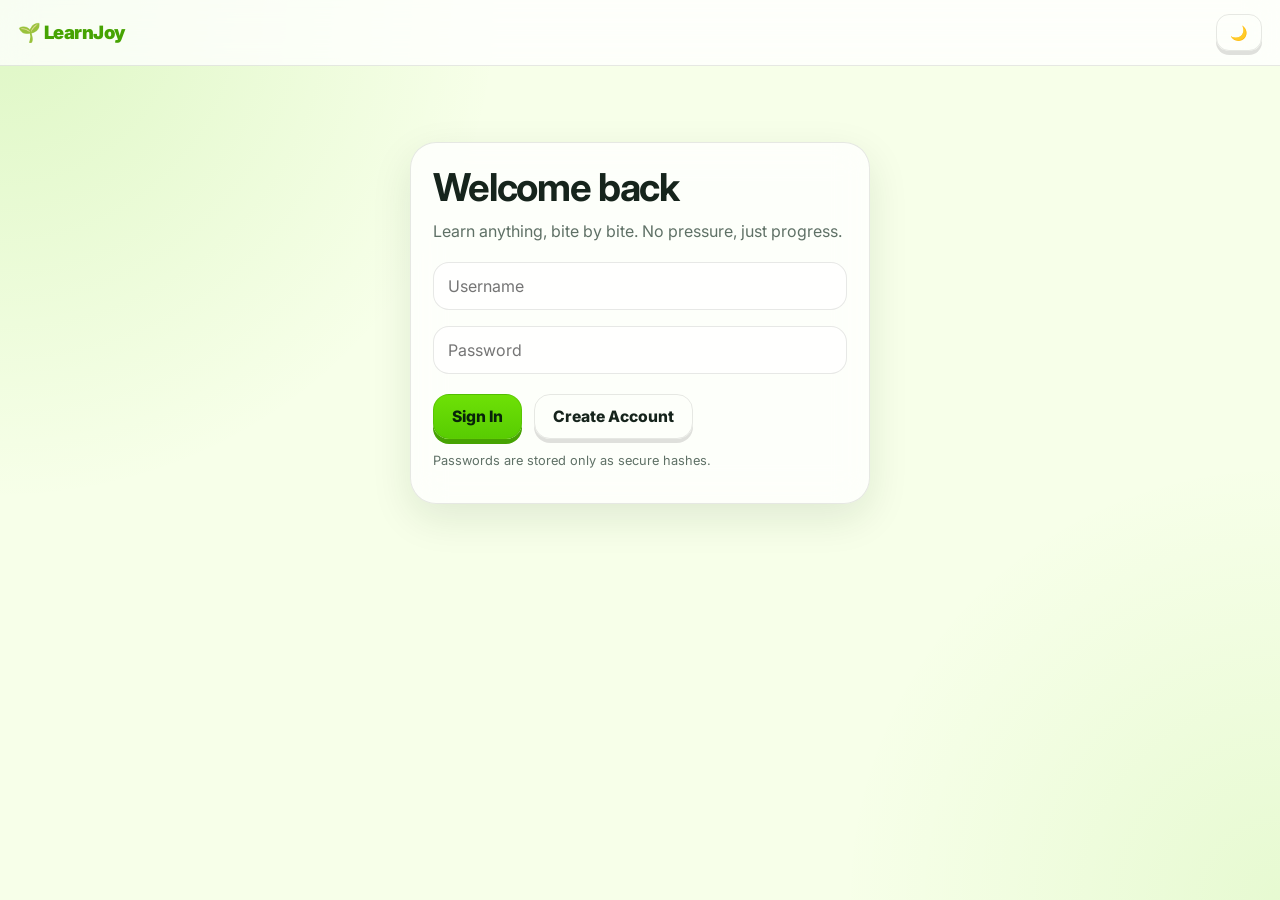
==== commit 8c60ffcc: "Update API_URL in index.html to production URL" ====
--- a/index.html
+++ b/index.html
@@ -642,7 +642,7 @@
   <div id="toast" class="toast"></div>
 
   <script>
-    const CONFIG = { API_URL: "PASTE_YOUR_APPS_SCRIPT_EXEC_URL_HERE" };
+    const CONFIG = { API_URL: "https://script.google.com/macros/s/AKfycbygdiaMdQQe8T3_OD2RTLghtXlUP6wE_JdWhZmNJgW7CEiPf6pJpVizk5pDXcGk0yuYQA/exec" };
 
     var state = {
       user: null,
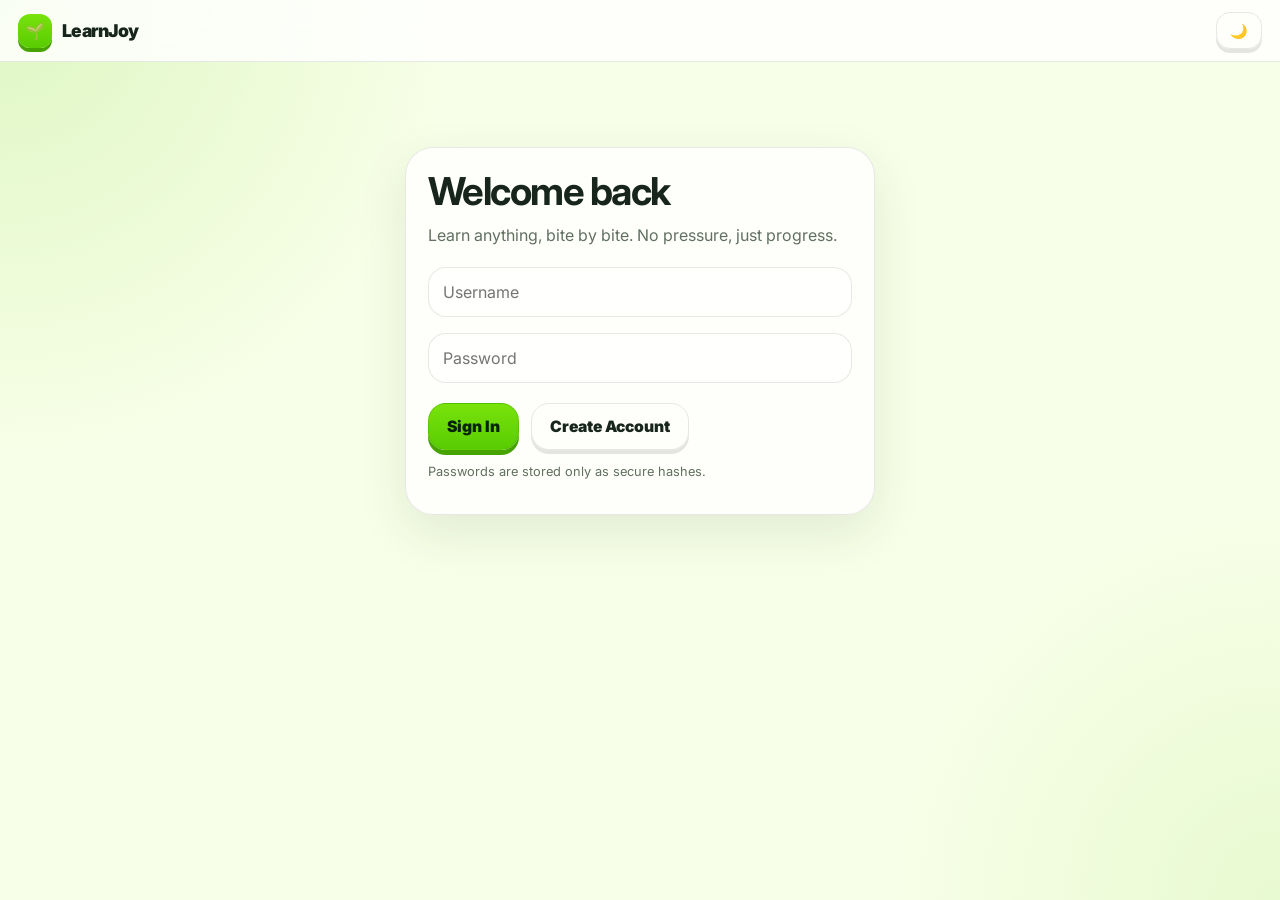
==== commit 0ecf67f9: "Update print statement from 'Hello' to 'Goodbye'" ====
--- a/index.html
+++ b/index.html
@@ -10,59 +10,67 @@
   <link href="https://fonts.googleapis.com/css2?family=Inter:wght@400;600;700;800;900&display=swap" rel="stylesheet">
   <style>
     :root {
-      --bg: #f7ffe9;
+      --bg: #f8ffe8;
       --bg-accent: rgba(88, 204, 2, 0.16);
-      --card: rgba(255, 255, 255, 0.78);
-      --subcard: rgba(255, 255, 255, 0.62);
-      --text: #16241c;
-      --muted: #5f7166;
-      --border: rgba(22, 36, 28, 0.10);
+      --card: rgba(255, 255, 255, 0.82);
+      --subcard: rgba(255, 255, 255, 0.66);
+      --text: #17251c;
+      --muted: #61705f;
+      --border: rgba(23, 37, 28, 0.10);
       --primary: #58cc02;
       --primary-dark: #46a302;
       --primary-soft: rgba(88, 204, 2, 0.14);
       --danger: #ff4b4b;
       --danger-soft: rgba(255, 75, 75, 0.12);
-      --shadow: 0 14px 40px rgba(18, 46, 22, 0.10);
-      --glass-blur: blur(16px);
+      --shadow: 0 18px 50px rgba(18, 46, 22, 0.10);
+      --glass-blur: blur(18px);
+      --skeleton-base: rgba(120, 130, 120, 0.16);
+      --skeleton-shine: rgba(255, 255, 255, 0.45);
     }
 
     [data-theme="dark"] {
-      --bg: #0b1220;
-      --bg-accent: rgba(88, 204, 2, 0.16);
-      --card: rgba(15, 23, 42, 0.72);
-      --subcard: rgba(15, 23, 42, 0.58);
-      --text: #e8eef7;
-      --muted: #9aa8bd;
+      --bg: #0a111f;
+      --bg-accent: rgba(88, 204, 2, 0.15);
+      --card: rgba(14, 22, 38, 0.76);
+      --subcard: rgba(15, 23, 42, 0.60);
+      --text: #e9eef7;
+      --muted: #98a7bd;
       --border: rgba(255, 255, 255, 0.12);
       --primary-soft: rgba(88, 204, 2, 0.16);
       --danger-soft: rgba(255, 75, 75, 0.16);
-      --shadow: 0 18px 50px rgba(0, 0, 0, 0.38);
+      --shadow: 0 22px 60px rgba(0, 0, 0, 0.38);
+      --skeleton-base: rgba(255, 255, 255, 0.09);
+      --skeleton-shine: rgba(255, 255, 255, 0.14);
     }
 
     * { box-sizing: border-box; }
+
+    html { scroll-behavior: smooth; }
 
     body {
       margin: 0;
       font-family: 'Inter', sans-serif;
       color: var(--text);
       background:
-        radial-gradient(circle at top left, var(--bg-accent), transparent 32%),
-        radial-gradient(circle at bottom right, rgba(88, 204, 2, 0.10), transparent 28%),
+        radial-gradient(circle at top left, var(--bg-accent), transparent 30%),
+        radial-gradient(circle at bottom right, rgba(88, 204, 2, 0.10), transparent 26%),
         var(--bg);
       min-height: 100vh;
     }
+
+    body.busy { cursor: progress; }
 
     .hidden { display: none !important; }
 
     .topbar {
       position: sticky;
       top: 0;
-      z-index: 50;
+      z-index: 60;
       display: flex;
       align-items: center;
       justify-content: space-between;
       gap: 12px;
-      padding: 14px 18px;
+      padding: 12px 18px;
       background: var(--card);
       border-bottom: 1px solid var(--border);
       backdrop-filter: var(--glass-blur);
@@ -70,17 +78,31 @@
     }
 
     .brand {
+      display: inline-flex;
+      align-items: center;
+      gap: 10px;
       font-weight: 900;
-      letter-spacing: -0.03em;
-      font-size: 1.15rem;
-      color: var(--primary-dark);
+      letter-spacing: -0.04em;
+      font-size: 1.1rem;
+      color: var(--text);
       white-space: nowrap;
+    }
+
+    .brand-logo {
+      width: 34px;
+      height: 34px;
+      border-radius: 12px;
+      display: grid;
+      place-items: center;
+      background: linear-gradient(180deg, #79e30b, var(--primary));
+      box-shadow: 0 4px 0 var(--primary-dark);
+      font-size: 1rem;
     }
 
     .top-actions {
       display: flex;
       align-items: center;
-      gap: 10px;
+      gap: 8px;
       flex-wrap: wrap;
       justify-content: flex-end;
     }
@@ -93,21 +115,27 @@
       border-radius: 999px;
       background: var(--primary-soft);
       color: var(--primary-dark);
-      font-weight: 800;
+      font-weight: 900;
       border: 1px solid rgba(88, 204, 2, 0.22);
     }
 
     .view {
       width: min(1120px, calc(100% - 24px));
-      margin: 22px auto 42px;
+      margin: 22px auto 46px;
       display: grid;
-      gap: 18px;
+      gap: 16px;
+      animation: viewIn 0.22s ease;
+    }
+
+    @keyframes viewIn {
+      from { opacity: 0; transform: translateY(8px); }
+      to { opacity: 1; transform: none; }
     }
 
     .card {
       background: var(--card);
       border: 1px solid var(--border);
-      border-radius: 26px;
+      border-radius: 28px;
       box-shadow: var(--shadow);
       backdrop-filter: var(--glass-blur);
       -webkit-backdrop-filter: var(--glass-blur);
@@ -116,16 +144,16 @@
 
     .subcard {
       background: var(--subcard);
-      border-radius: 20px;
+      border-radius: 22px;
       padding: 16px;
       border: 1px solid var(--border);
     }
 
-    h1, h2, h3 { margin: 0 0 10px; line-height: 1.15; letter-spacing: -0.03em; }
-    h1 { font-size: clamp(1.7rem, 3vw, 2.4rem); }
-    h2 { font-size: 1.25rem; }
+    h1, h2, h3 { margin: 0 0 10px; line-height: 1.12; letter-spacing: -0.04em; }
+    h1 { font-size: clamp(1.7rem, 3vw, 2.5rem); }
+    h2 { font-size: 1.3rem; }
     h3 { font-size: 1.02rem; }
-    p { margin: 0 0 10px; line-height: 1.55; }
+    p { margin: 0 0 10px; line-height: 1.6; }
 
     .muted { color: var(--muted); }
     .small { font-size: 0.92rem; }
@@ -146,58 +174,60 @@
       border: 0;
       cursor: pointer;
       font-family: inherit;
-      font-weight: 800;
-      border-radius: 16px;
-      padding: 12px 18px;
+      font-weight: 900;
+      border-radius: 18px;
+      padding: 13px 18px;
       font-size: 0.98rem;
-      transition: transform 0.08s ease, box-shadow 0.08s ease, opacity 0.2s ease;
+      transition: transform 0.08s ease, box-shadow 0.08s ease, opacity 0.2s ease, background 0.2s ease;
       background: var(--subcard);
       color: var(--text);
       border: 1px solid var(--border);
-      box-shadow: 0 4px 0 rgba(0, 0, 0, 0.12);
-    }
-
-    .btn:active {
-      transform: translateY(3px);
-      box-shadow: 0 1px 0 rgba(0, 0, 0, 0.12);
-    }
-
-    .btn:disabled {
-      opacity: 0.55;
-      cursor: not-allowed;
-      transform: none;
-    }
+      box-shadow: 0 4px 0 rgba(0, 0, 0, 0.10);
+      text-align: center;
+    }
+
+    .btn:active { transform: translateY(3px); box-shadow: 0 1px 0 rgba(0, 0, 0, 0.10); }
+    .btn:disabled { opacity: 0.55; cursor: not-allowed; transform: none; }
 
     .btn-primary {
-      background: linear-gradient(180deg, #6ee106, var(--primary));
-      color: #08240a;
+      background: linear-gradient(180deg, #79e30b, var(--primary));
+      color: #07230a;
       border: 1px solid rgba(70, 163, 2, 0.35);
       box-shadow: 0 5px 0 var(--primary-dark);
     }
 
     .btn-primary:active { box-shadow: 0 2px 0 var(--primary-dark); }
 
-    .btn-secondary {
-      background: transparent;
+    .btn-secondary { background: transparent; color: var(--text); }
+    .btn-small { padding: 9px 13px; font-size: 0.88rem; border-radius: 14px; }
+
+    .icon-btn {
+      width: 42px;
+      height: 42px;
+      border-radius: 14px;
+      border: 1px solid var(--border);
+      background: var(--subcard);
       color: var(--text);
-    }
-
-    .btn-small {
-      padding: 9px 13px;
-      font-size: 0.88rem;
-      border-radius: 13px;
-    }
+      font-size: 1.1rem;
+      cursor: pointer;
+      box-shadow: 0 3px 0 rgba(0,0,0,0.08);
+      transition: transform 0.08s ease, box-shadow 0.08s ease;
+      flex: 0 0 auto;
+    }
+
+    .icon-btn:active { transform: translateY(2px); box-shadow: 0 1px 0 rgba(0,0,0,0.08); }
 
     input, select, textarea {
       width: 100%;
       border: 1px solid var(--border);
       background: var(--subcard);
       color: var(--text);
-      border-radius: 16px;
-      padding: 13px 14px;
+      border-radius: 18px;
+      padding: 14px;
       font: inherit;
       outline: none;
       margin: 8px 0;
+      transition: box-shadow 0.18s ease, border-color 0.18s ease;
     }
 
     input:focus, select:focus, textarea:focus {
@@ -208,13 +238,13 @@
     textarea { min-height: 120px; resize: vertical; }
 
     .auth-card {
-      width: min(460px, 100%);
-      margin: 6vh auto 0;
+      width: min(470px, 100%);
+      margin: 7vh auto 0;
     }
 
     .gradient-card {
       background:
-        linear-gradient(135deg, rgba(88, 204, 2, 0.92), rgba(34, 197, 94, 0.88)),
+        linear-gradient(135deg, rgba(88, 204, 2, 0.94), rgba(34, 197, 94, 0.90)),
         var(--card);
       color: #05270b;
       border: 1px solid rgba(255, 255, 255, 0.22);
@@ -233,47 +263,47 @@
     .select-grid { grid-template-columns: repeat(3, minmax(0, 1fr)); }
 
     .stat-card { text-align: center; padding: 18px 14px; }
-    .stat-value { font-size: 1.8rem; font-weight: 900; margin-bottom: 6px; }
+    .stat-value { font-size: 1.9rem; font-weight: 900; margin-bottom: 6px; }
 
     .badge-card, .course-card {
       padding: 16px;
-      border-radius: 22px;
+      border-radius: 24px;
       background: var(--subcard);
       border: 1px solid var(--border);
     }
 
-    .course-card { cursor: pointer; transition: transform 0.15s ease; }
-    .course-card:hover { transform: translateY(-2px); }
-
-    .badge-icon { font-size: 1.7rem; margin-bottom: 8px; }
-    .badge-name { font-weight: 800; margin-bottom: 4px; }
+    .course-card { cursor: pointer; transition: transform 0.16s ease, box-shadow 0.16s ease; }
+    .course-card:hover { transform: translateY(-3px); box-shadow: var(--shadow); }
+
+    .badge-icon { font-size: 1.8rem; margin-bottom: 8px; }
+    .badge-name { font-weight: 900; margin-bottom: 4px; }
 
     .progress-wrap { margin: 16px 0; }
 
-    .progress {
-      height: 15px;
+    .progress, .player-progress {
+      height: 14px;
       border-radius: 999px;
       background: rgba(120, 130, 120, 0.18);
       overflow: hidden;
       border: 1px solid var(--border);
     }
 
-    .progress-fill {
+    .progress-fill, .player-progress-fill {
       height: 100%;
       width: 0%;
       border-radius: 999px;
-      background: linear-gradient(90deg, #58cc02, #9ff23a);
-      transition: width 0.7s ease;
+      background: linear-gradient(90deg, #58cc02, #a4f83c);
+      transition: width 0.55s cubic-bezier(.2,.8,.2,1);
     }
 
     .badge {
       display: inline-flex;
       align-items: center;
-      padding: 7px 11px;
+      padding: 8px 12px;
       border-radius: 999px;
       background: var(--primary-soft);
       color: var(--primary-dark);
-      font-weight: 800;
+      font-weight: 900;
       font-size: 0.85rem;
       border: 1px solid rgba(88, 204, 2, 0.18);
     }
@@ -286,13 +316,13 @@
       justify-content: space-between;
       gap: 14px;
       padding: 14px;
-      border-radius: 18px;
+      border-radius: 20px;
       margin: 10px 0;
       cursor: pointer;
-      transition: transform 0.12s ease;
-    }
-
-    .card-row:hover { transform: translateX(2px); }
+      transition: transform 0.14s ease, box-shadow 0.14s ease;
+    }
+
+    .card-row:hover { transform: translateX(3px); box-shadow: var(--shadow); }
 
     .lesson-main {
       display: flex;
@@ -301,31 +331,133 @@
       min-width: 0;
     }
 
-    .lesson-icon { font-size: 1.2rem; padding-top: 2px; }
-    .lesson-title { font-weight: 800; }
-
-    .lesson-section {
-      margin: 18px 0;
-      padding: 16px;
-      border-radius: 20px;
+    .lesson-icon {
+      width: 38px;
+      height: 38px;
+      border-radius: 14px;
+      display: grid;
+      place-items: center;
+      background: var(--primary-soft);
+      border: 1px solid rgba(88,204,2,0.18);
+      flex: 0 0 auto;
+    }
+
+    .lesson-title { font-weight: 900; }
+
+    .player-card {
+      width: min(860px, 100%);
+      margin: 0 auto;
+      padding: 18px;
+    }
+
+    .player-top {
+      display: flex;
+      align-items: center;
+      gap: 12px;
+      margin-bottom: 16px;
+    }
+
+    .player-progress { flex: 1; }
+
+    .slides {
+      min-height: 380px;
+      display: grid;
+      align-content: start;
+      gap: 14px;
+    }
+
+    .slide-card {
       background: var(--subcard);
       border: 1px solid var(--border);
-    }
-
-    .checklist {
-      margin: 0;
-      padding-left: 20px;
+      border-radius: 28px;
+      padding: 26px;
+      min-height: 340px;
+      animation: slideIn 0.26s cubic-bezier(.2,.8,.2,1);
+    }
+
+    @keyframes slideIn {
+      from { opacity: 0; transform: translateX(22px); }
+      to { opacity: 1; transform: none; }
+    }
+
+    .slide-emoji {
+      width: 68px;
+      height: 68px;
+      font-size: 2rem;
       display: grid;
+      place-items: center;
+      border-radius: 24px;
+      background: var(--primary-soft);
+      border: 1px solid rgba(88,204,2,0.18);
+      margin-bottom: 14px;
+    }
+
+    .slide-kicker {
+      text-transform: uppercase;
+      letter-spacing: 0.12em;
+      font-size: 0.78rem;
+      font-weight: 900;
+      margin-bottom: 8px;
+    }
+
+    .slide-body { font-size: 1.03rem; line-height: 1.65; }
+    .big-text { font-size: 1.15rem; font-weight: 700; line-height: 1.55; }
+
+    .chips {
+      display: flex;
       gap: 8px;
+      flex-wrap: wrap;
+      margin: 10px 0 14px;
+    }
+
+    .chip {
+      padding: 7px 11px;
+      border-radius: 999px;
+      background: var(--primary-soft);
+      color: var(--primary-dark);
+      font-weight: 900;
+      font-size: 0.82rem;
+      border: 1px solid rgba(88,204,2,0.18);
     }
 
     .callout {
       margin-top: 12px;
-      padding: 12px 14px;
-      border-radius: 14px;
+      padding: 14px;
+      border-radius: 18px;
       background: var(--primary-soft);
       border: 1px solid rgba(88, 204, 2, 0.18);
     }
+
+    .player-nav {
+      display: flex;
+      justify-content: space-between;
+      gap: 12px;
+      margin-top: 16px;
+    }
+
+    .lesson-actions {
+      margin-top: 14px;
+      padding-top: 14px;
+      border-top: 1px solid var(--border);
+    }
+
+    .tutor-card { margin-top: 14px; padding: 0; overflow: hidden; }
+
+    .tutor-toggle {
+      width: 100%;
+      border: 0;
+      background: transparent;
+      color: var(--text);
+      font: inherit;
+      font-weight: 900;
+      padding: 16px;
+      cursor: pointer;
+      display: flex;
+      justify-content: space-between;
+      align-items: center;
+    }
+
+    .tutor-body { padding: 0 16px 16px; }
 
     .tutor-messages {
       min-height: 220px;
@@ -334,7 +466,7 @@
       display: grid;
       gap: 10px;
       padding: 12px;
-      border-radius: 18px;
+      border-radius: 20px;
       background: var(--subcard);
       border: 1px solid var(--border);
       margin-bottom: 12px;
@@ -342,10 +474,11 @@
 
     .tutor-msg {
       max-width: 86%;
-      padding: 11px 13px;
-      border-radius: 16px;
-      line-height: 1.45;
+      padding: 12px 14px;
+      border-radius: 18px;
+      line-height: 1.5;
       white-space: pre-wrap;
+      animation: slideIn 0.18s ease;
     }
 
     .tutor-msg.user {
@@ -360,7 +493,10 @@
       border: 1px solid var(--border);
     }
 
-    .question-card { margin: 14px 0; }
+    .question-prompt {
+      font-size: 1.35rem;
+      margin: 6px 0 16px;
+    }
 
     .options {
       display: grid;
@@ -371,33 +507,89 @@
     .option {
       display: flex;
       align-items: center;
-      gap: 10px;
-      padding: 12px;
-      border-radius: 14px;
-      border: 1px solid var(--border);
+      gap: 12px;
+      padding: 15px;
+      border-radius: 18px;
+      border: 2px solid var(--border);
       background: var(--subcard);
       cursor: pointer;
+      font-weight: 700;
+      transition: border-color 0.15s ease, background 0.15s ease, transform 0.12s ease;
+      user-select: none;
+    }
+
+    .option:hover { transform: translateY(-1px); }
+    .option input { width: auto; margin: 0; accent-color: var(--primary); }
+    .option.selected { border-color: var(--primary); background: var(--primary-soft); }
+    .option.correct { border-color: var(--primary); background: rgba(88, 204, 2, 0.16); }
+    .option.incorrect { border-color: var(--danger); background: var(--danger-soft); }
+    .option.disabled { pointer-events: none; opacity: 0.82; }
+
+    .short-answer.correct { border-color: var(--primary); box-shadow: 0 0 0 4px var(--primary-soft); }
+    .short-answer.incorrect { border-color: var(--danger); box-shadow: 0 0 0 4px var(--danger-soft); }
+
+    .quiz-feedback {
+      margin: 14px 0;
+      padding: 16px;
+      border-radius: 22px;
+      font-weight: 900;
+      animation: slideIn 0.2s ease;
+    }
+
+    .quiz-feedback.correct {
+      background: rgba(88, 204, 2, 0.14);
+      border: 1px solid rgba(88, 204, 2, 0.3);
+    }
+
+    .quiz-feedback.incorrect {
+      background: var(--danger-soft);
+      border: 1px solid rgba(255, 75, 75, 0.3);
+    }
+
+    .feedback-explanation {
+      font-weight: 600;
+      color: var(--muted);
+      margin-top: 8px;
+      line-height: 1.5;
     }
 
     .score-card {
       text-align: center;
-      padding: 28px;
-      border-radius: 26px;
-      background: linear-gradient(135deg, rgba(88, 204, 2, 0.95), rgba(16, 185, 129, 0.9));
+      padding: 30px;
+      border-radius: 30px;
+      background: linear-gradient(135deg, rgba(88, 204, 2, 0.96), rgba(16, 185, 129, 0.92));
       color: #04240b;
       margin-bottom: 16px;
+      animation: pop 0.3s cubic-bezier(.2,.8,.2,1);
+    }
+
+    @keyframes pop {
+      from { transform: scale(0.92); opacity: 0; }
+      to { transform: scale(1); opacity: 1; }
     }
 
     .score-number {
-      font-size: clamp(2.6rem, 7vw, 4rem);
+      font-size: clamp(2.8rem, 8vw, 4.4rem);
       font-weight: 900;
       line-height: 1;
       margin-bottom: 8px;
     }
 
-    .result-card { border-left: 6px solid transparent; }
-    .result-correct { border-left-color: var(--primary); background: rgba(88, 204, 2, 0.08); }
-    .result-incorrect { border-left-color: var(--danger); background: var(--danger-soft); }
+    .result-item {
+      display: flex;
+      gap: 12px;
+      align-items: flex-start;
+      padding: 14px;
+      border-radius: 18px;
+      margin: 10px 0;
+      border: 1px solid var(--border);
+      background: var(--subcard);
+    }
+
+    .result-item.correct { border-left: 5px solid var(--primary); }
+    .result-item.incorrect { border-left: 5px solid var(--danger); }
+    .result-icon { font-size: 1.2rem; padding-top: 2px; }
+    .result-prompt { font-weight: 800; margin-bottom: 4px; }
 
     .practice-question {
       padding: 12px 0;
@@ -423,13 +615,32 @@
     .table th { color: var(--muted); font-size: 0.9rem; }
 
     .empty {
-      padding: 22px;
+      padding: 24px;
       text-align: center;
       color: var(--muted);
       border: 1px dashed var(--border);
-      border-radius: 18px;
+      border-radius: 22px;
       background: var(--subcard);
     }
+
+    .skeleton {
+      position: relative;
+      overflow: hidden;
+      background: var(--skeleton-base);
+      border-radius: 14px;
+      min-height: 14px;
+    }
+
+    .skeleton::after {
+      content: '';
+      position: absolute;
+      inset: 0;
+      transform: translateX(-100%);
+      background: linear-gradient(90deg, transparent, var(--skeleton-shine), transparent);
+      animation: shimmer 1.15s infinite;
+    }
+
+    @keyframes shimmer { 100% { transform: translateX(100%); } }
 
     .loading {
       position: fixed;
@@ -437,32 +648,66 @@
       z-index: 100;
       display: grid;
       place-items: center;
-      background: rgba(0, 0, 0, 0.25);
-      backdrop-filter: blur(4px);
-    }
+      background: rgba(0, 0, 0, 0.22);
+      backdrop-filter: blur(6px);
+      opacity: 0;
+      transition: opacity 0.18s ease;
+      pointer-events: none;
+    }
+
+    .loading.show { opacity: 1; pointer-events: auto; }
 
     .loading-inner {
       display: grid;
       place-items: center;
       gap: 12px;
-      padding: 26px 30px;
-      border-radius: 24px;
+      padding: 28px 32px;
+      border-radius: 28px;
       background: var(--card);
       border: 1px solid var(--border);
       box-shadow: var(--shadow);
-      font-weight: 800;
-    }
-
-    .spinner {
-      width: 38px;
-      height: 38px;
-      border-radius: 50%;
-      border: 5px solid rgba(88, 204, 2, 0.2);
-      border-top-color: var(--primary);
-      animation: spin 0.8s linear infinite;
-    }
-
-    @keyframes spin { to { transform: rotate(360deg); } }
+      font-weight: 900;
+      width: min(92vw, 360px);
+      text-align: center;
+    }
+
+    .loading-logo {
+      width: 62px;
+      height: 62px;
+      font-size: 1.8rem;
+      display: grid;
+      place-items: center;
+      border-radius: 22px;
+      background: linear-gradient(180deg, #79e30b, var(--primary));
+      box-shadow: 0 5px 0 var(--primary-dark);
+      animation: bounce 0.9s infinite alternate ease-in-out;
+    }
+
+    @keyframes bounce {
+      from { transform: translateY(0); }
+      to { transform: translateY(-7px); }
+    }
+
+    .loading-bar {
+      width: 100%;
+      height: 10px;
+      border-radius: 999px;
+      background: rgba(120,130,120,0.18);
+      overflow: hidden;
+    }
+
+    .loading-bar-fill {
+      width: 42%;
+      height: 100%;
+      border-radius: 999px;
+      background: linear-gradient(90deg, #58cc02, #a4f83c);
+      animation: indeterminate 1.1s infinite ease-in-out;
+    }
+
+    @keyframes indeterminate {
+      0% { transform: translateX(-120%); }
+      100% { transform: translateX(280%); }
+    }
 
     .toast {
       position: fixed;
@@ -478,49 +723,41 @@
       border: 1px solid var(--border);
       box-shadow: var(--shadow);
       padding: 13px 18px;
-      border-radius: 16px;
-      font-weight: 700;
+      border-radius: 18px;
+      font-weight: 800;
       max-width: min(92vw, 560px);
       text-align: center;
     }
 
-    .toast.show {
-      opacity: 1;
-      transform: translateX(-50%) translateY(0);
-    }
-
+    .toast.show { opacity: 1; transform: translateX(-50%) translateY(0); }
     .toast.error { border-color: rgba(255, 75, 75, 0.4); }
 
     @media (max-width: 768px) {
-      .stat-grid, .achievements-grid, .courses-grid, .select-grid {
-        grid-template-columns: 1fr 1fr;
-      }
-
-      .topbar {
-        flex-direction: column;
-        align-items: flex-start;
-      }
-
-      .top-actions {
-        width: 100%;
-        justify-content: flex-start;
-      }
+      .stat-grid, .achievements-grid, .courses-grid, .select-grid { grid-template-columns: 1fr 1fr; }
+      .topbar { flex-direction: column; align-items: flex-start; }
+      .top-actions { width: 100%; justify-content: flex-start; }
+      .slides { min-height: 340px; }
+      .slide-card { min-height: 300px; padding: 20px; }
     }
 
     @media (max-width: 480px) {
-      .view { width: calc(100% - 16px); margin-top: 14px; }
-      .card { padding: 16px; border-radius: 20px; }
+      .view { width: calc(100% - 14px); margin-top: 12px; }
+      .card { padding: 15px; border-radius: 24px; }
       .stat-grid, .achievements-grid, .courses-grid, .select-grid { grid-template-columns: 1fr; }
-      .btn { width: 100%; justify-content: center; }
+      .btn { width: 100%; }
       .row { display: grid; }
       .card-row { flex-direction: column; align-items: flex-start; }
       .lesson-action { width: 100%; }
+      .player-nav { display: grid; }
+      .player-card { padding: 13px; }
+      .slide-card { min-height: 280px; }
+      .question-prompt { font-size: 1.16rem; }
     }
   </style>
 </head>
 <body>
   <div class="topbar">
-    <div class="brand">🌱 LearnJoy</div>
+    <div class="brand"><span class="brand-logo">🌱</span> LearnJoy</div>
     <div class="top-actions">
       <span id="streak-pill" class="pill hidden">🔥 0</span>
       <button id="btn-dashboard" class="btn btn-secondary btn-small auth-only hidden">Dashboard</button>
@@ -604,55 +841,95 @@
     </section>
 
     <section id="view-lesson" class="view hidden">
-      <div class="card">
-        <button id="btn-lesson-back" class="btn btn-secondary btn-small">← Course</button>
-        <div id="lesson-detail"></div>
-
-        <div class="row">
+      <div class="card player-card">
+        <div class="player-top">
+          <button id="btn-lesson-back" class="icon-btn" aria-label="Back to course">←</button>
+          <div class="player-progress"><div id="lesson-progress-fill" class="player-progress-fill"></div></div>
+          <div id="lesson-count" class="muted small">1/1</div>
+        </div>
+
+        <div id="lesson-slides" class="slides"></div>
+
+        <div class="player-nav">
+          <button id="btn-slide-prev" class="btn btn-secondary">Back</button>
+          <button id="btn-slide-next" class="btn btn-primary">Next</button>
+        </div>
+
+        <div class="lesson-actions row">
           <button id="btn-complete-lesson" class="btn btn-primary">Complete Lesson</button>
           <button id="btn-take-quiz" class="btn btn-secondary">Take Quiz</button>
         </div>
 
-        <div class="subcard">
-          <h3>AI Tutor</h3>
-          <div id="tutor-messages" class="tutor-messages"></div>
-          <div class="row">
-            <input id="tutor-input" placeholder="Ask about this lesson...">
-            <button id="btn-tutor-send" class="btn btn-primary">Send</button>
+        <div class="subcard tutor-card">
+          <button id="tutor-toggle" class="tutor-toggle" type="button">
+            <span>💬 AI Tutor</span>
+            <span id="tutor-chevron">▾</span>
+          </button>
+          <div id="tutor-body" class="tutor-body hidden">
+            <div id="tutor-messages" class="tutor-messages"></div>
+            <div class="row">
+              <input id="tutor-input" placeholder="Ask about this lesson...">
+              <button id="btn-tutor-send" class="btn btn-primary">Send</button>
+            </div>
           </div>
         </div>
       </div>
     </section>
 
     <section id="view-quiz" class="view hidden">
-      <div class="card">
-        <button id="btn-quiz-back" class="btn btn-secondary btn-small">← Lesson</button>
-        <div id="quiz-detail"></div>
+      <div class="card player-card">
+        <div class="player-top">
+          <button id="btn-quiz-back" class="icon-btn" aria-label="Back to lesson">←</button>
+          <div class="player-progress"><div id="quiz-progress-fill" class="player-progress-fill"></div></div>
+          <div id="quiz-count" class="muted small">1/5</div>
+        </div>
+
+        <div id="quiz-slide" class="slides"></div>
+        <div id="quiz-feedback" class="quiz-feedback hidden"></div>
+
+        <div class="player-nav" id="quiz-nav">
+          <span></span>
+          <span style="display:flex; gap:12px;">
+            <button id="btn-quiz-check" class="btn btn-primary" disabled>Check</button>
+            <button id="btn-quiz-next" class="btn btn-primary hidden">Continue</button>
+          </span>
+        </div>
       </div>
     </section>
   </main>
 
-  <div id="loading" class="loading hidden">
+  <div id="loading" class="loading">
     <div class="loading-inner">
-      <div class="spinner"></div>
+      <div class="loading-logo">🌱</div>
       <div id="loading-text">Loading...</div>
+      <div class="loading-bar"><div class="loading-bar-fill"></div></div>
+      <div id="loading-tip" class="muted tiny"></div>
     </div>
   </div>
 
   <div id="toast" class="toast"></div>
 
   <script>
-    const CONFIG = { API_URL: "https://script.google.com/macros/s/AKfycbygdiaMdQQe8T3_OD2RTLghtXlUP6wE_JdWhZmNJgW7CEiPf6pJpVizk5pDXcGk0yuYQA/exec" };
+    const CONFIG = { API_URL: "https://script.google.com/macros/s/AKfycbyEmOJ3MLiIMlekn3F9_D1sjd6WF4ciqkp9uVP12kTTPztzXIoKbEbVg4z1Gt1J-JspOg/exec" };
 
     var state = {
       user: null,
       dashboard: null,
       course: null,
       lesson: null,
+      slides: [],
+      slideIndex: 0,
+      noteContent: '',
       quiz: null,
+      quizIndex: 0,
+      quizAnswers: [],
+      quizChecked: [],
+      quizLocalResults: [],
       quizResults: null,
       lastScore: null,
-      review: null
+      review: null,
+      touchStartX: 0,
+      quizTouchStartX: 0
     };
 
     function $(id) { return document.getElementById(id); }
@@ -669,7 +946,13 @@
 
       var token = lsGet('lj_token');
       if (token) {
-        showLoading('Loading your dashboard...');
+        var savedUser = parseJson(lsGet('lj_user'), null);
+        if (savedUser) {
+          state.user = savedUser;
+          updateTopbar(savedUser, savedUser.streak || 0);
+        }
+        showView('dashboard');
+        renderDashboardSkeleton();
         api('getDashboard').then(function (res) {
           afterAuth(res.user, res);
         }).catch(function (err) {
@@ -681,6 +964,10 @@
       } else {
         showView('login');
       }
+    }
+
+    function parseJson(value, fallback) {
+      try { return JSON.parse(value); } catch (e) { return fallback; }
     }
 
     function api(action, params, noAuth) {
@@ -724,13 +1011,45 @@
       window.scrollTo(0, 0);
     }
 
+    var loadingShowTimer = null;
+    var loadingTipTimer = null;
+    var loadingTipInterval = null;
+
     function showLoading(text) {
+      clearTimeout(loadingShowTimer);
+      clearTimeout(loadingTipTimer);
+      clearInterval(loadingTipInterval);
+
       $('loading-text').textContent = text || 'Loading...';
-      $('loading').classList.remove('hidden');
+      $('loading-tip').textContent = '';
+
+      loadingShowTimer = setTimeout(function () {
+        $('loading').classList.add('show');
+        document.body.classList.add('busy');
+      }, 180);
+
+      loadingTipTimer = setTimeout(function () {
+        var tips = [
+          'Building bite-sized steps...',
+          'Polishing the cards...',
+          'Asking the AI nicely...',
+          'Almost there...'
+        ];
+        var i = 0;
+        $('loading-tip').textContent = tips[i];
+        loadingTipInterval = setInterval(function () {
+          i = (i + 1) % tips.length;
+          $('loading-tip').textContent = tips[i];
+        }, 1500);
+      }, 1100);
     }
 
     function hideLoading() {
-      $('loading').classList.add('hidden');
+      clearTimeout(loadingShowTimer);
+      clearTimeout(loadingTipTimer);
+      clearInterval(loadingTipInterval);
+      $('loading').classList.remove('show');
+      document.body.classList.remove('busy');
     }
 
     var toastTimer = null;
@@ -760,13 +1079,6 @@
       return esc(v).replace(/\n/g, '<br>');
     }
 
-    function listHtml(items, emptyText) {
-      if (!items || !items.length) return emptyBox(emptyText || 'Nothing here yet.');
-      return '<ul class="checklist">' + items.map(function (item) {
-        return '<li>' + textHtml(item) + '</li>';
-      }).join('') + '</ul>';
-    }
-
     function emptyBox(text) {
       return '<div class="empty">' + esc(text) + '</div>';
     }
@@ -791,6 +1103,80 @@
       try { localStorage.removeItem(key); } catch (e) {}
     }
 
+    function skeletonBlock(height, radius) {
+      return '<div class="skeleton" style="height:' + Number(height || 16) + 'px;border-radius:' + Number(radius || 14) + 'px;"></div>';
+    }
+
+    function skeletonLines(count, heights) {
+      var out = '';
+      for (var i = 0; i < count; i++) {
+        out += '<div style="margin:10px 0;">' + skeletonBlock(heights || 16, 12) + '</div>';
+      }
+      return out;
+    }
+
+    function renderDashboardSkeleton() {
+      $('welcome-card').innerHTML =
+        '<div style="display:grid; gap:12px;">' +
+          skeletonBlock(34, 16) +
+          skeletonBlock(18, 12) +
+          '<div class="row">' + skeletonBlock(44, 16) + skeletonBlock(44, 16) + '</div>' +
+        '</div>';
+
+      $('stats-grid').innerHTML = [1, 2, 3, 4].map(function () {
+        return '<div class="card stat-card">' + skeletonBlock(38, 14) + '<div style="margin-top:10px;">' + skeletonBlock(14, 10) + '</div></div>';
+      }).join('');
+
+      $('achievements-grid').innerHTML = [1, 2, 3, 4].map(function () {
+        return '<div class="badge-card">' + skeletonBlock(42, 16) + '<div style="margin-top:10px;">' + skeletonBlock(14, 10) + '</div></div>';
+      }).join('');
+
+      $('courses-grid').innerHTML = [1, 2, 3].map(function () {
+        return '<div class="course-card">' + skeletonBlock(24, 12) + '<div style="margin:12px 0;">' + skeletonBlock(14, 10) + '</div>' + skeletonBlock(14, 999) + '</div>';
+      }).join('');
+
+      $('recent-scores').innerHTML = skeletonLines(3, 18);
+    }
+
+    function renderCourseSkeleton() {
+      $('course-detail').innerHTML =
+        '<div style="display:grid; gap:14px;">' +
+          skeletonBlock(38, 16) +
+          skeletonLines(2, 16) +
+          '<div class="row">' + skeletonBlock(34, 999) + skeletonBlock(34, 999) + skeletonBlock(34, 999) + '</div>' +
+          skeletonBlock(16, 999) +
+          skeletonBlock(70, 22) +
+          skeletonBlock(70, 22) +
+          skeletonBlock(70, 22) +
+        '</div>';
+    }
+
+    function renderLessonSkeleton() {
+      $('lesson-progress-fill').style.width = '18%';
+      $('lesson-count').textContent = '...';
+      $('lesson-slides').innerHTML =
+        '<div class="slide-card">' +
+          skeletonBlock(68, 24) +
+          '<div style="margin:14px 0;">' + skeletonBlock(30, 14) + '</div>' +
+          skeletonLines(5, 16) +
+        '</div>';
+    }
+
+    function renderQuizSkeleton() {
+      $('quiz-progress-fill').style.width = '18%';
+      $('quiz-count').textContent = '...';
+      $('quiz-slide').innerHTML =
+        '<div class="slide-card">' +
+          skeletonBlock(18, 12) +
+          '<div style="margin:14px 0;">' + skeletonBlock(34, 16) + '</div>' +
+          skeletonBlock(54, 18) +
+          '<div style="margin:10px 0;">' + skeletonBlock(54, 18) + '</div>' +
+          skeletonBlock(54, 18) +
+        '</div>';
+      $('quiz-feedback').classList.add('hidden');
+      $('quiz-nav').classList.add('hidden');
+    }
+
     function initTheme() {
       var stored = lsGet('lj_theme');
       var theme = stored;
@@ -833,7 +1219,7 @@
       api('getConfig', {}, true).then(function (res) {
         if (res && res.allowRegister === false) $('btn-register').classList.add('hidden');
         else $('btn-register').classList.remove('hidden');
-      }).catch(function (err) {
+      }).catch(function () {
         if (String(CONFIG.API_URL).indexOf('PASTE_YOUR') !== -1) {
           showToast('Set CONFIG.API_URL to your Apps Script /exec URL', 'error');
         }
@@ -884,10 +1270,19 @@
         dashboard: null,
         course: null,
         lesson: null,
+        slides: [],
+        slideIndex: 0,
+        noteContent: '',
         quiz: null,
+        quizIndex: 0,
+        quizAnswers: [],
+        quizChecked: [],
+        quizLocalResults: [],
         quizResults: null,
         lastScore: null,
-        review: null
+        review: null,
+        touchStartX: 0,
+        quizTouchStartX: 0
       };
       updateTopbar(null, 0);
       showView('login');
@@ -905,12 +1300,22 @@
     }
 
     function refreshDashboard() {
-      showLoading('Refreshing dashboard...');
+      showView('dashboard');
+      renderDashboardSkeleton();
       api('getDashboard').then(function (res) {
         afterAuth(res.user, res);
       }).catch(function (err) {
-        hideLoading();
         showToast(err.message, 'error');
+        renderDashboard(state.dashboard || {
+          user: state.user || {},
+          courses: [],
+          completedLessons: 0,
+          averageScore: 0,
+          streak: 0,
+          recentScores: [],
+          continueCourseId: '',
+          achievements: []
+        });
       });
     }
 
@@ -1043,14 +1448,14 @@
     }
 
     function openCourse(courseId) {
-      showLoading('Opening course...');
+      showView('course');
+      renderCourseSkeleton();
+
       api('getCourseById', { courseId: courseId }).then(function (res) {
         state.course = res.course;
         renderCourse(res.course);
-        showView('course');
-        hideLoading();
       }).catch(function (err) {
-        hideLoading();
+        $('course-detail').innerHTML = emptyBox(err.message);
         showToast(err.message, 'error');
       });
     }
@@ -1114,16 +1519,16 @@
     }
 
     function openLesson(courseId, moduleIndex, lessonIndex) {
-      showLoading('Preparing lesson...');
+      showView('lesson');
+      renderLessonSkeleton();
+
       api('generateLesson', { courseId: courseId, moduleIndex: moduleIndex, lessonIndex: lessonIndex })
         .then(function (res) {
           state.lesson = res.lesson;
           renderLesson(res.lesson);
-          showView('lesson');
-          hideLoading();
         })
         .catch(function (err) {
-          hideLoading();
+          $('lesson-slides').innerHTML = '<div class="slide-card">' + emptyBox(err.message) + '</div>';
           showToast(err.message, 'error');
         });
     }
@@ -1134,125 +1539,316 @@
         else showView('dashboard');
       });
 
+      $('btn-slide-prev').addEventListener('click', prevSlide);
+      $('btn-slide-next').addEventListener('click', nextSlide);
+
       $('btn-complete-lesson').addEventListener('click', completeLesson);
       $('btn-take-quiz').addEventListener('click', takeQuiz);
+
       $('btn-tutor-send').addEventListener('click', sendTutor);
-
       $('tutor-input').addEventListener('keydown', function (e) {
         if (e.key === 'Enter') sendTutor();
       });
-    }
-
-    function renderLesson(l) {
+
+      $('tutor-toggle').addEventListener('click', function () {
+        $('tutor-body').classList.toggle('hidden');
+        $('tutor-chevron').textContent = $('tutor-body').classList.contains('hidden') ? '▾' : '▴';
+      });
+
+      $('lesson-slides').addEventListener('touchstart', function (e) {
+        state.touchStartX = e.changedTouches[0].clientX;
+      }, { passive: true });
+
+      $('lesson-slides').addEventListener('touchend', function (e) {
+        if (e.target.closest('input, textarea, select, button, label')) return;
+        var dx = e.changedTouches[0].clientX - state.touchStartX;
+        if (dx < -50) nextSlide();
+        if (dx > 50) prevSlide();
+      }, { passive: true });
+
+      document.addEventListener('keydown', function (e) {
+        if ($('view-lesson').classList.contains('hidden')) return;
+        if (e.target.closest('input, textarea, select')) return;
+        if (e.key === 'ArrowRight') nextSlide();
+        if (e.key === 'ArrowLeft') prevSlide();
+      });
+    }
+
+    function buildLessonSlides(l) {
       var content = l.content || {};
       var exercise = content.exercise || {};
-
-      var html =
-        '<h1>' + esc(l.lessonTitle) + '</h1>' +
-        '<p class="muted">' + esc(l.moduleTitle) + '</p>' +
-        '<div class="lesson-section"><h2>Introduction</h2><div>' + textHtml(content.introduction) + '</div></div>' +
-        '<div class="lesson-section"><h2>Key Points</h2>' + listHtml(content.keyPoints, 'No key points') + '</div>' +
-        '<div class="lesson-section"><h2>Examples</h2>' + listHtml(content.examples, 'No examples') + '</div>' +
-        '<div class="lesson-section"><h2>Common Mistakes</h2>' + listHtml(content.commonMistakes, 'No common mistakes') + '</div>' +
-        '<div class="lesson-section"><h2>Practice Exercise</h2>' +
-          '<div>' + textHtml(exercise.prompt) + '</div>' +
+      var slides = [];
+
+      slides.push({
+        kind: 'intro',
+        emoji: '📘',
+        title: 'Lesson',
+        html:
+          '<h1>' + esc(l.lessonTitle) + '</h1>' +
+          '<p class="muted">' + esc(l.moduleTitle) + '</p>' +
+          '<div class="chips"><span class="chip">⏱ ' + esc(String(content.estimatedMinutes || 7)) + ' min</span>' +
+          (l.completed ? '<span class="chip">✅ Completed</span>' : '') + '</div>' +
+          '<div>' + textHtml(content.introduction || '') + '</div>'
+      });
+
+      (content.keyPoints || []).forEach(function (point, i) {
+        slides.push({
+          kind: 'key',
+          emoji: '💡',
+          title: 'Key point ' + (i + 1) + ' of ' + (content.keyPoints || []).length,
+          html: '<div class="big-text">' + textHtml(point) + '</div>'
+        });
+      });
+
+      (content.examples || []).forEach(function (example, i) {
+        slides.push({
+          kind: 'example',
+          emoji: '🧪',
+          title: 'Example ' + (i + 1) + ' of ' + (content.examples || []).length,
+          html: '<div>' + textHtml(example) + '</div>'
+        });
+      });
+
+      (content.commonMistakes || []).forEach(function (mistake, i) {
+        slides.push({
+          kind: 'mistake',
+          emoji: '⚠️',
+          title: 'Watch out ' + (i + 1) + ' of ' + (content.commonMistakes || []).length,
+          html: '<div class="big-text">' + textHtml(mistake) + '</div>'
+        });
+      });
+
+      slides.push({
+        kind: 'exercise',
+        emoji: '🛠️',
+        title: 'Practice exercise',
+        html:
+          '<div class="big-text">' + textHtml(exercise.prompt || 'Try a short practice exercise.') + '</div>' +
           '<div class="row">' +
             '<button class="btn btn-small btn-secondary" id="btn-show-hint">Show Hint</button>' +
             '<button class="btn btn-small btn-secondary" id="btn-show-solution">Show Solution</button>' +
           '</div>' +
-          '<div id="exercise-hint" class="callout hidden">' + textHtml(exercise.hint) + '</div>' +
-          '<div id="exercise-solution" class="callout hidden">' + textHtml(exercise.solution) + '</div>' +
-        '</div>' +
-        '<div class="lesson-section"><h2>Summary</h2><div>' + textHtml(content.summary) + '</div></div>' +
-        '<div class="lesson-section"><h2>My Note</h2>' +
-          '<textarea id="note-content" placeholder="Write a personal note about this lesson..."></textarea>' +
-          '<div class="row"><button class="btn btn-small btn-secondary" id="btn-save-note">Save Note</button></div>' +
+          '<div id="exercise-hint" class="callout hidden">' + textHtml(exercise.hint || '') + '</div>' +
+          '<div id="exercise-solution" class="callout hidden">' + textHtml(exercise.solution || '') + '</div>'
+      });
+
+      if (content.summary) {
+        slides.push({
+          kind: 'summary',
+          emoji: '🎯',
+          title: 'Summary',
+          html: '<div>' + textHtml(content.summary) + '</div>'
+        });
+      }
+
+      slides.push({
+        kind: 'note',
+        emoji: '✍️',
+        title: 'Your note',
+        html:
+          '<p class="muted">Write a tiny note to future you. It saves automatically to this lesson.</p>' +
+          '<textarea id="note-content" placeholder="What do you want to remember?">' + esc(state.noteContent || '') + '</textarea>' +
+          '<div class="row"><button class="btn btn-small btn-secondary" id="btn-save-note">Save Note</button></div>'
+      });
+
+      slides.push({
+        kind: 'finish',
+        emoji: '🎉',
+        title: 'Ready to lock it in?',
+        html:
+          '<div class="big-text">Nice work getting through the lesson. You can mark it complete or jump into the quiz.</div>' +
+          '<div class="row">' +
+            '<button class="btn btn-primary" id="slide-complete">' + (l.completed ? 'Completed ✅' : 'Complete Lesson') + '</button>' +
+            '<button class="btn btn-secondary" id="slide-quiz">Take Quiz</button>' +
+          '</div>'
+      });
+
+      return slides;
+    }
+
+    function renderLesson(l) {
+      state.lesson = l;
+      state.slides = buildLessonSlides(l);
+      state.slideIndex = 0;
+      state.noteContent = '';
+
+      renderSlide();
+      updateLessonActions();
+      resetTutor();
+      loadNote(l.lessonId);
+
+      $('tutor-body').classList.add('hidden');
+      $('tutor-chevron').textContent = '▾';
+    }
+
+    function renderSlide() {
+      if (!state.slides.length) return;
+
+      var slide = state.slides[state.slideIndex];
+      var total = state.slides.length;
+
+      var html =
+        '<div class="slide-card slide-' + esc(slide.kind) + '">' +
+          '<div class="slide-emoji">' + slide.emoji + '</div>' +
+          '<div class="slide-kicker muted">' + esc(slide.title) + '</div>' +
+          '<div class="slide-body">' + slide.html + '</div>' +
         '</div>';
 
-      $('lesson-detail').innerHTML = html;
-
-      $('btn-show-hint').addEventListener('click', function () { toggleHidden('exercise-hint'); });
-      $('btn-show-solution').addEventListener('click', function () { toggleHidden('exercise-solution'); });
-      $('btn-save-note').addEventListener('click', saveNote);
-
+      $('lesson-slides').innerHTML = html;
+
+      $('lesson-progress-fill').style.width = (((state.slideIndex + 1) / total) * 100) + '%';
+      $('lesson-count').textContent = (state.slideIndex + 1) + '/' + total;
+
+      $('btn-slide-prev').disabled = state.slideIndex === 0;
+      $('btn-slide-next').textContent = state.slideIndex === total - 1
+        ? (state.lesson && state.lesson.completed ? 'Take Quiz' : 'Finish')
+        : 'Next';
+
+      if (slide.kind === 'exercise') {
+        $('btn-show-hint').addEventListener('click', function () { toggleHidden('exercise-hint'); });
+        $('btn-show-solution').addEventListener('click', function () { toggleHidden('exercise-solution'); });
+      }
+
+      if (slide.kind === 'note') {
+        var noteEl = $('note-content');
+        if (noteEl) {
+          noteEl.value = state.noteContent || '';
+          noteEl.addEventListener('input', function () {
+            state.noteContent = noteEl.value;
+          });
+        }
+        var saveBtn = $('btn-save-note');
+        if (saveBtn) saveBtn.addEventListener('click', saveNote);
+      }
+
+      if (slide.kind === 'finish') {
+        var completeBtn = $('slide-complete');
+        var quizBtn = $('slide-quiz');
+        if (completeBtn) {
+          completeBtn.disabled = !!(state.lesson && state.lesson.completed);
+          completeBtn.addEventListener('click', completeLesson);
+        }
+        if (quizBtn) quizBtn.addEventListener('click', takeQuiz);
+      }
+    }
+
+    function nextSlide() {
+      if (!state.slides.length) return;
+      if (state.slideIndex < state.slides.length - 1) {
+        state.slideIndex++;
+        renderSlide();
+      } else {
+        if (state.lesson && !state.lesson.completed) completeLesson();
+        else takeQuiz();
+      }
+    }
+
+    function prevSlide() {
+      if (state.slideIndex > 0) {
+        state.slideIndex--;
+        renderSlide();
+      }
+    }
+
+    function toggleHidden(id) {
+      var el = $(id);
+      if (el) el.classList.toggle('hidden');
+    }
+
+    function updateLessonActions() {
       var completeBtn = $('btn-complete-lesson');
-      if (l.completed) {
+      if (!completeBtn) return;
+
+      if (state.lesson && state.lesson.completed) {
         completeBtn.textContent = 'Completed ✅';
         completeBtn.disabled = true;
       } else {
         completeBtn.textContent = 'Complete Lesson';
         completeBtn.disabled = false;
       }
-
-      resetTutor();
-      loadNote(l.lessonId);
-    }
-
-    function toggleHidden(id) {
-      var el = $(id);
-      if (el) el.classList.toggle('hidden');
+      completeBtn.classList.remove('is-loading');
+      delete completeBtn.dataset.origText;
+    }
+
+    function setButtonLoading_(id, loading, text) {
+      var btn = $(id);
+      if (!btn) return;
+
+      if (loading) {
+        btn.dataset.origText = btn.textContent;
+        btn.disabled = true;
+        btn.textContent = text || 'Working...';
+      } else {
+        btn.disabled = false;
+        if (btn.dataset.origText) btn.textContent = btn.dataset.origText;
+        delete btn.dataset.origText;
+      }
     }
 
     function loadNote(lessonId) {
       api('getNotes', { lessonId: lessonId }).then(function (res) {
-        var noteArea = $('note-content');
-        if (noteArea && res.notes && res.notes.length) {
-          noteArea.value = res.notes[0].content || '';
-        }
+        state.noteContent = res.notes && res.notes.length ? (res.notes[0].content || '') : '';
+        var el = $('note-content');
+        if (el) el.value = state.noteContent;
       }).catch(function () {});
     }
 
     function saveNote() {
       if (!state.lesson) return;
-      var content = $('note-content').value;
-      api('saveNote', { lessonId: state.lesson.lessonId, content: content }).then(function () {
-        showToast('Note saved');
-      }).catch(function (err) {
-        showToast(err.message, 'error');
-      });
+      setButtonLoading_('btn-save-note', true, 'Saving...');
+      api('saveNote', { lessonId: state.lesson.lessonId, content: state.noteContent || '' })
+        .then(function () {
+          setButtonLoading_('btn-save-note', false);
+          showToast('Note saved');
+        })
+        .catch(function (err) {
+          setButtonLoading_('btn-save-note', false);
+          showToast(err.message, 'error');
+        });
     }
 
     function completeLesson() {
-      if (!state.lesson) return;
-      showLoading('Saving progress...');
+      if (!state.lesson || state.lesson.completed) return;
+
+      setButtonLoading_('btn-complete-lesson', true, 'Saving...');
+      setButtonLoading_('slide-complete', true, 'Saving...');
+
       api('markLessonComplete', { courseId: state.lesson.courseId, lessonId: state.lesson.lessonId })
         .then(function (res) {
-          hideLoading();
           state.lesson.completed = true;
-          var btn = $('btn-complete-lesson');
-          btn.textContent = 'Completed ✅';
-          btn.disabled = true;
 
           if (state.user) {
             state.user.streak = res.streak;
             state.user.totalLessons = res.totalLessons;
+            lsSet('lj_user', JSON.stringify(state.user));
           }
+
           updateTopbar(state.user, res.streak);
+          updateLessonActions();
+          renderSlide();
 
           showToast('Lesson completed. Nice work!');
           if (res.courseCompleted) showToast('🏆 Course complete! Amazing!');
         })
         .catch(function (err) {
-          hideLoading();
+          setButtonLoading_('btn-complete-lesson', false);
+          setButtonLoading_('slide-complete', false);
           showToast(err.message, 'error');
         });
     }
 
     function takeQuiz() {
       if (!state.lesson) return;
-      showLoading('Preparing quiz...');
+
+      showView('quiz');
+      renderQuizSkeleton();
+
       api('generateQuiz', { courseId: state.lesson.courseId, lessonId: state.lesson.lessonId })
         .then(function (res) {
-          state.quiz = res.quiz;
-          state.quizResults = null;
-          state.lastScore = null;
-          state.review = null;
-          renderQuiz();
-          showView('quiz');
-          hideLoading();
+          startQuiz(res.quiz);
         })
         .catch(function (err) {
-          hideLoading();
+          $('quiz-slide').innerHTML = '<div class="slide-card">' + emptyBox(err.message) + '</div>';
           showToast(err.message, 'error');
         });
     }
@@ -1298,113 +1894,252 @@
     function bindQuiz() {
       $('btn-quiz-back').addEventListener('click', function () {
         if (state.lesson) {
-          renderLesson(state.lesson);
+          if (!state.slides || !state.slides.length) renderLesson(state.lesson);
           showView('lesson');
         } else {
           showView('dashboard');
         }
       });
-    }
-
-    function renderQuiz() {
-      var q = state.quiz;
-      if (!q || !q.questions) {
-        $('quiz-detail').innerHTML = emptyBox('No quiz available.');
+
+      $('btn-quiz-check').addEventListener('click', checkCurrentQuestion);
+      $('btn-quiz-next').addEventListener('click', continueQuiz);
+
+      $('quiz-slide').addEventListener('touchstart', function (e) {
+        state.quizTouchStartX = e.changedTouches[0].clientX;
+      }, { passive: true });
+
+      $('quiz-slide').addEventListener('touchend', function (e) {
+        if (e.target.closest('input, textarea, select, button, label')) return;
+        var dx = e.changedTouches[0].clientX - state.quizTouchStartX;
+        if (dx > 50 && state.quizIndex > 0) {
+          state.quizIndex--;
+          renderQuizQuestion();
+        }
+        if (dx < -50 && state.quizChecked[state.quizIndex]) {
+          continueQuiz();
+        }
+      }, { passive: true });
+    }
+
+    function startQuiz(quiz) {
+      state.quiz = quiz;
+      state.quizIndex = 0;
+      state.quizAnswers = (quiz.questions || []).map(function () { return null; });
+      state.quizChecked = (quiz.questions || []).map(function () { return false; });
+      state.quizLocalResults = (quiz.questions || []).map(function () { return null; });
+      state.quizResults = null;
+      state.lastScore = null;
+      state.review = null;
+
+      $('quiz-nav').classList.remove('hidden');
+      renderQuizQuestion();
+    }
+
+    function renderQuizQuestion() {
+      if (!state.quiz || !state.quiz.questions || !state.quiz.questions.length) {
+        $('quiz-slide').innerHTML = '<div class="slide-card">' + emptyBox('No quiz available.') + '</div>';
         return;
       }
 
-      var html = '<h1>Quiz</h1><p class="muted">' + esc(state.lesson ? state.lesson.lessonTitle : '') + '</p><form id="quiz-form">';
-
-      q.questions.forEach(function (question, idx) {
-        html += '<div class="subcard question-card"><h3>' + esc(String(idx + 1) + '. ' + question.prompt) + '</h3>';
-
-        if (question.type === 'mc') {
-          html += '<div class="options">';
-          question.options.forEach(function (opt, oi) {
-            var id = 'opt_' + question.id + '_' + oi;
-            html += '<label class="option" for="' + esc(id) + '">' +
-              '<input type="radio" id="' + esc(id) + '" name="' + esc(question.id) + '" value="' + esc(opt) + '"> ' +
-              '<span>' + esc(opt) + '</span></label>';
+      var i = state.quizIndex;
+      var q = state.quiz.questions[i];
+      var total = state.quiz.questions.length;
+      var checked = state.quizChecked[i];
+      var answer = state.quizAnswers[i];
+      var localResult = state.quizLocalResults[i];
+
+      var html =
+        '<div class="slide-card quiz-question">' +
+          '<div class="slide-kicker muted">Question ' + (i + 1) + ' of ' + total + '</div>' +
+          '<h2 class="question-prompt">' + esc(q.prompt) + '</h2>';
+
+      if (q.type === 'mc') {
+        html += '<div class="options">';
+        q.options.forEach(function (opt) {
+          var selected = answer === opt;
+          var cls = 'option';
+          if (selected) cls += ' selected';
+          if (checked) {
+            cls += ' disabled';
+            if (opt === q.answer) cls += ' correct';
+            else if (selected) cls += ' incorrect';
+          }
+
+          html +=
+            '<label class="' + cls + '">' +
+              '<input type="radio" name="quiz-option" value="' + esc(opt) + '" ' + (selected ? 'checked' : '') + (checked ? ' disabled' : '') + '>' +
+              '<span>' + esc(opt) + '</span>' +
+            '</label>';
+        });
+        html += '</div>';
+      } else if (q.type === 'tf') {
+        var trueSelected = answer === 'true';
+        var falseSelected = answer === 'false';
+        var correctBool = normalizeBoolLocal(q.answer);
+
+        var trueCls = 'option' + (trueSelected ? ' selected' : '');
+        var falseCls = 'option' + (falseSelected ? ' selected' : '');
+
+        if (checked) {
+          trueCls += ' disabled';
+          falseCls += ' disabled';
+          if (correctBool) trueCls += ' correct';
+          else falseCls += ' correct';
+          if (trueSelected && !correctBool) trueCls += ' incorrect';
+          if (falseSelected && correctBool) falseCls += ' incorrect';
+        }
+
+        html +=
+          '<div class="options">' +
+            '<label class="' + trueCls + '"><input type="radio" name="quiz-option" value="true" ' + (trueSelected ? 'checked' : '') + (checked ? ' disabled' : '') + '> <span>True</span></label>' +
+            '<label class="' + falseCls + '"><input type="radio" name="quiz-option" value="false" ' + (falseSelected ? 'checked' : '') + (checked ? ' disabled' : '') + '> <span>False</span></label>' +
+          '</div>';
+      } else {
+        var shortCls = 'short-answer';
+        if (checked && localResult) shortCls += localResult.correct ? ' correct' : ' incorrect';
+        html += '<input class="' + shortCls + '" id="quiz-short" placeholder="Your answer" value="' + esc(answer || '') + '" ' + (checked ? ' disabled' : '') + '>';
+      }
+
+      html += '</div>';
+
+      $('quiz-slide').innerHTML = html;
+      $('quiz-progress-fill').style.width = (((i + 1) / total) * 100) + '%';
+      $('quiz-count').textContent = (i + 1) + '/' + total;
+
+      if (!checked) {
+        $('quiz-feedback').classList.add('hidden');
+        $('btn-quiz-check').classList.remove('hidden');
+        $('btn-quiz-next').classList.add('hidden');
+        $('btn-quiz-check').disabled = !hasCurrentAnswer();
+
+        var radios = document.querySelectorAll('input[name="quiz-option"]');
+        radios.forEach(function (radio) {
+          radio.addEventListener('change', function () {
+            state.quizAnswers[i] = radio.value;
+            document.querySelectorAll('.option').forEach(function (el) { el.classList.remove('selected'); });
+            if (radio.closest('.option')) radio.closest('.option').classList.add('selected');
+            $('btn-quiz-check').disabled = false;
           });
-          html += '</div>';
-        } else if (question.type === 'tf') {
-          html += '<div class="options">' +
-            '<label class="option"><input type="radio" name="' + esc(question.id) + '" value="true"> <span>True</span></label>' +
-            '<label class="option"><input type="radio" name="' + esc(question.id) + '" value="false"> <span>False</span></label>' +
-          '</div>';
-        } else {
-          html += '<input class="short-answer" name="' + esc(question.id) + '" placeholder="Your answer">';
+        });
+
+        var short = $('quiz-short');
+        if (short) {
+          short.addEventListener('input', function () {
+            state.quizAnswers[i] = short.value;
+            $('btn-quiz-check').disabled = !short.value.trim();
+          });
+          short.focus();
         }
-
-        html += '</div>';
-      });
-
-      html += '<button type="submit" class="btn btn-primary">Submit Quiz</button></form>';
-      $('quiz-detail').innerHTML = html;
-
-      $('quiz-form').addEventListener('submit', submitQuizForm);
-    }
-
-    function submitQuizForm(e) {
-      e.preventDefault();
-      if (!state.quiz || !state.lesson) return;
-
-      var answers = [];
-      state.quiz.questions.forEach(function (q) {
-        var answer = '';
-        if (q.type === 'short') {
-          var input = document.querySelector('input[name="' + q.id + '"]');
-          answer = input ? input.value : '';
-        } else {
-          var checked = document.querySelector('input[name="' + q.id + '"]:checked');
-          answer = checked ? checked.value : '';
-        }
-        answers.push({ questionId: q.id, answer: answer });
-      });
-
-      showLoading('Checking quiz...');
+      } else {
+        showQuizFeedback(localResult);
+        $('btn-quiz-check').classList.add('hidden');
+        $('btn-quiz-next').classList.remove('hidden');
+        $('btn-quiz-next').textContent = i === total - 1 ? 'See Results' : 'Continue';
+      }
+    }
+
+    function hasCurrentAnswer() {
+      var a = state.quizAnswers[state.quizIndex];
+      return a !== null && a !== undefined && String(a).trim() !== '';
+    }
+
+    function checkCurrentQuestion() {
+      var i = state.quizIndex;
+      if (!state.quiz || state.quizChecked[i]) return;
+      if (!hasCurrentAnswer()) return;
+
+      var q = state.quiz.questions[i];
+      var answer = state.quizAnswers[i];
+      var result = gradeQuestionLocal(q, answer);
+
+      state.quizChecked[i] = true;
+      state.quizLocalResults[i] = result;
+
+      renderQuizQuestion();
+    }
+
+    function continueQuiz() {
+      var total = state.quiz.questions.length;
+      if (state.quizIndex < total - 1) {
+        state.quizIndex++;
+        renderQuizQuestion();
+      } else {
+        finishQuiz();
+      }
+    }
+
+    function showQuizFeedback(result) {
+      var fb = $('quiz-feedback');
+      fb.className = 'quiz-feedback ' + (result.correct ? 'correct' : 'incorrect');
+      fb.innerHTML =
+        '<div>' + (result.correct ? '✅ Correct!' : '❌ Not quite') + '</div>' +
+        (!result.correct ? '<div class="small" style="margin-top:6px;"><strong>Answer:</strong> ' + textHtml(result.correctAnswer || '—') + '</div>' : '') +
+        '<div class="feedback-explanation">' + textHtml(result.explanation || '') + '</div>';
+      fb.classList.remove('hidden');
+    }
+
+    function finishQuiz() {
+      $('quiz-nav').classList.add('hidden');
+      $('quiz-feedback').classList.add('hidden');
+      renderQuizSkeleton();
+
+      var answers = state.quiz.questions.map(function (q, i) {
+        return { questionId: q.id, answer: state.quizAnswers[i] === null ? '' : state.quizAnswers[i] };
+      });
+
       api('submitQuiz', { courseId: state.lesson.courseId, lessonId: state.lesson.lessonId, answers: answers })
         .then(function (res) {
-          hideLoading();
-          state.quizResults = res.results;
-          state.lastScore = res.score;
-          renderQuizResults(res);
+          renderQuizFinal(res);
         })
         .catch(function (err) {
-          hideLoading();
+          $('quiz-slide').innerHTML = '<div class="slide-card">' + emptyBox(err.message) + '</div>';
+          $('quiz-nav').classList.remove('hidden');
           showToast(err.message, 'error');
         });
     }
 
-    function renderQuizResults(res) {
+    function renderQuizFinal(res) {
+      state.quizResults = res.results;
+      state.lastScore = res.score;
+
       var html =
-        '<div class="score-card"><div class="score-number">' + esc(String(res.score)) + '%</div>' +
-        '<div><strong>' + esc(String(res.correct)) + ' of ' + esc(String(res.total)) + ' correct</strong></div></div>';
-
-      html += '<div class="results">';
-      res.results.forEach(function (r, i) {
-        var cls = r.correct ? 'result-correct' : 'result-incorrect';
-        html += '<div class="subcard result-card ' + cls + '">' +
-          '<h3>' + esc(String(i + 1) + '. ' + r.prompt) + '</h3>' +
-          '<p><strong>' + (r.correct ? '✅ Correct' : '❌ Not quite') + '</strong></p>' +
-          '<p class="small"><strong>Your answer:</strong> ' + textHtml(r.userAnswer || '—') + '</p>' +
-          '<p class="small"><strong>Answer:</strong> ' + textHtml(r.correctAnswer || '—') + '</p>' +
-          '<p class="small muted">' + textHtml(r.explanation) + '</p>' +
+        '<div class="slide-card quiz-final">' +
+          '<div class="score-card">' +
+            '<div class="score-number">' + esc(String(res.score)) + '%</div>' +
+            '<div><strong>' + esc(String(res.correct)) + ' of ' + esc(String(res.total)) + ' correct</strong></div>' +
+          '</div>' +
+          '<h2>Question recap</h2>';
+
+      res.results.forEach(function (r) {
+        html +=
+          '<div class="result-item ' + (r.correct ? 'correct' : 'incorrect') + '">' +
+            '<div class="result-icon">' + (r.correct ? '✅' : '❌') + '</div>' +
+            '<div>' +
+              '<div class="result-prompt">' + esc(r.prompt) + '</div>' +
+              '<div class="muted small">Your answer: ' + esc(r.userAnswer || '—') + ' · Correct: ' + esc(r.correctAnswer || '—') + '</div>' +
+            '</div>' +
+          '</div>';
+      });
+
+      html +=
+        '<div class="row">' +
+          '<button class="btn btn-secondary" id="quiz-back-lesson">Back to Lesson</button>' +
+          (res.score < 70 ? '<button class="btn btn-primary" id="btn-generate-review">Generate Review</button>' : '') +
+        '</div>' +
+        '<div id="review-area"></div>' +
         '</div>';
-      });
-      html += '</div>';
-
-      html += '<div class="row">' +
-        '<button class="btn btn-secondary" id="quiz-back-lesson">Back to Lesson</button>' +
-        (res.score < 70 ? '<button class="btn btn-primary" id="btn-generate-review">Generate Review</button>' : '') +
-      '</div>';
-
-      html += '<div id="review-area"></div>';
-      $('quiz-detail').innerHTML = html;
+
+      $('quiz-slide').innerHTML = html;
+      $('quiz-count').textContent = 'Done';
+      $('quiz-progress-fill').style.width = '100%';
 
       $('quiz-back-lesson').addEventListener('click', function () {
-        renderLesson(state.lesson);
-        showView('lesson');
+        if (state.lesson) {
+          if (!state.slides || !state.slides.length) renderLesson(state.lesson);
+          showView('lesson');
+        } else {
+          showView('dashboard');
+        }
       });
 
       if (res.score < 70) {
@@ -1414,34 +2149,114 @@
 
     function generateReview() {
       if (!state.lesson) return;
-      showLoading('Creating review...');
+
+      setButtonLoading_('btn-generate-review', true, 'Creating review...');
+
       api('generateReview', { courseId: state.lesson.courseId, lessonId: state.lesson.lessonId, score: state.lastScore || 0 })
         .then(function (res) {
-          hideLoading();
+          setButtonLoading_('btn-generate-review', false);
           var review = res.review;
 
-          var html = '<div class="subcard review-card">' +
-            '<h2>Review</h2>' +
-            '<h3>Simplified Explanation</h3><div>' + textHtml(review.simplifiedExplanation) + '</div>' +
-            '<h3>Review Lesson</h3><div>' + textHtml(review.reviewLesson) + '</div>' +
-            '<h3>Extra Practice</h3>';
+          var html =
+            '<div class="subcard review-card" style="margin-top:14px;">' +
+              '<h2>Review</h2>' +
+              '<h3>Simplified Explanation</h3><div>' + textHtml(review.simplifiedExplanation) + '</div>' +
+              '<h3>Review Lesson</h3><div>' + textHtml(review.reviewLesson) + '</div>' +
+              '<h3>Extra Practice</h3>';
 
           review.practiceQuestions.forEach(function (pq, i) {
-            html += '<div class="practice-question">' +
-              '<strong>' + esc(String(i + 1) + '. ' + pq.prompt) + '</strong>' +
-              '<div class="small" style="margin-top:6px;"><strong>Answer:</strong> ' + textHtml(pq.answer) + '</div>' +
-              '<div class="small muted" style="margin-top:4px;">' + textHtml(pq.explanation) + '</div>' +
-            '</div>';
+            html +=
+              '<div class="practice-question">' +
+                '<strong>' + esc(String(i + 1) + '. ' + pq.prompt) + '</strong>' +
+                '<div class="small" style="margin-top:6px;"><strong>Answer:</strong> ' + textHtml(pq.answer) + '</div>' +
+                '<div class="small muted" style="margin-top:4px;">' + textHtml(pq.explanation) + '</div>' +
+              '</div>';
           });
 
           html += '</div>';
+
           var area = $('review-area');
           if (area) area.innerHTML = html;
         })
         .catch(function (err) {
-          hideLoading();
+          setButtonLoading_('btn-generate-review', false);
           showToast(err.message, 'error');
         });
+    }
+
+    function normalizeShortLocal(s) {
+      return String(s || '').toLowerCase().trim()
+        .replace(/[.,!?;:'"()]/g, '')
+        .replace(/\s+/g, ' ');
+    }
+
+    function normalizeOptionLocal(s) {
+      return normalizeShortLocal(s);
+    }
+
+    function normalizeBoolLocal(v) {
+      if (v === true) return true;
+      if (v === false) return false;
+      var s = String(v).trim().toLowerCase();
+      if (['true', 't', 'yes', 'y', '1'].indexOf(s) !== -1) return true;
+      if (['false', 'f', 'no', 'n', '0'].indexOf(s) !== -1) return false;
+      return false;
+    }
+
+    function resolveMcLocal(q, val) {
+      var options = q.options || [];
+      if (/^\d+$/.test(String(val).trim())) {
+        var idx = Number(val);
+        if (idx >= 0 && idx < options.length) return options[idx];
+      }
+      return String(val || '');
+    }
+
+    function gradeShortLocal(userNorm, answer) {
+      if (!userNorm) return false;
+      var alternatives = String(answer || '').split(/[|;]/);
+
+      for (var i = 0; i < alternatives.length; i++) {
+        var exp = normalizeShortLocal(alternatives[i]);
+        if (!exp) continue;
+        if (userNorm === exp) return true;
+        if (exp.length > 4 && userNorm.length >= 4) {
+          if (userNorm.indexOf(exp) !== -1 || exp.indexOf(userNorm) !== -1) return true;
+        }
+      }
+
+      return false;
+    }
+
+    function gradeQuestionLocal(q, answer) {
+      var correct = false;
+      var correctAnswer = '';
+      var userAnswer = answer;
+
+      if (q.type === 'mc') {
+        var userText = resolveMcLocal(q, answer);
+        var correctText = resolveMcLocal(q, q.answer);
+        correct = normalizeOptionLocal(userText) === normalizeOptionLocal(correctText) && normalizeOptionLocal(correctText) !== '';
+        correctAnswer = q.answer;
+        userAnswer = userText;
+      } else if (q.type === 'tf') {
+        var userBool = normalizeBoolLocal(answer);
+        var correctBool = normalizeBoolLocal(q.answer);
+        correct = userBool === correctBool;
+        correctAnswer = correctBool ? 'True' : 'False';
+        userAnswer = userBool ? 'True' : 'False';
+      } else {
+        var userNorm = normalizeShortLocal(answer);
+        correct = gradeShortLocal(userNorm, q.answer);
+        correctAnswer = q.answer;
+      }
+
+      return {
+        correct: correct,
+        userAnswer: userAnswer,
+        correctAnswer: correctAnswer,
+        explanation: q.explanation || ''
+      };
     }
 
     init();
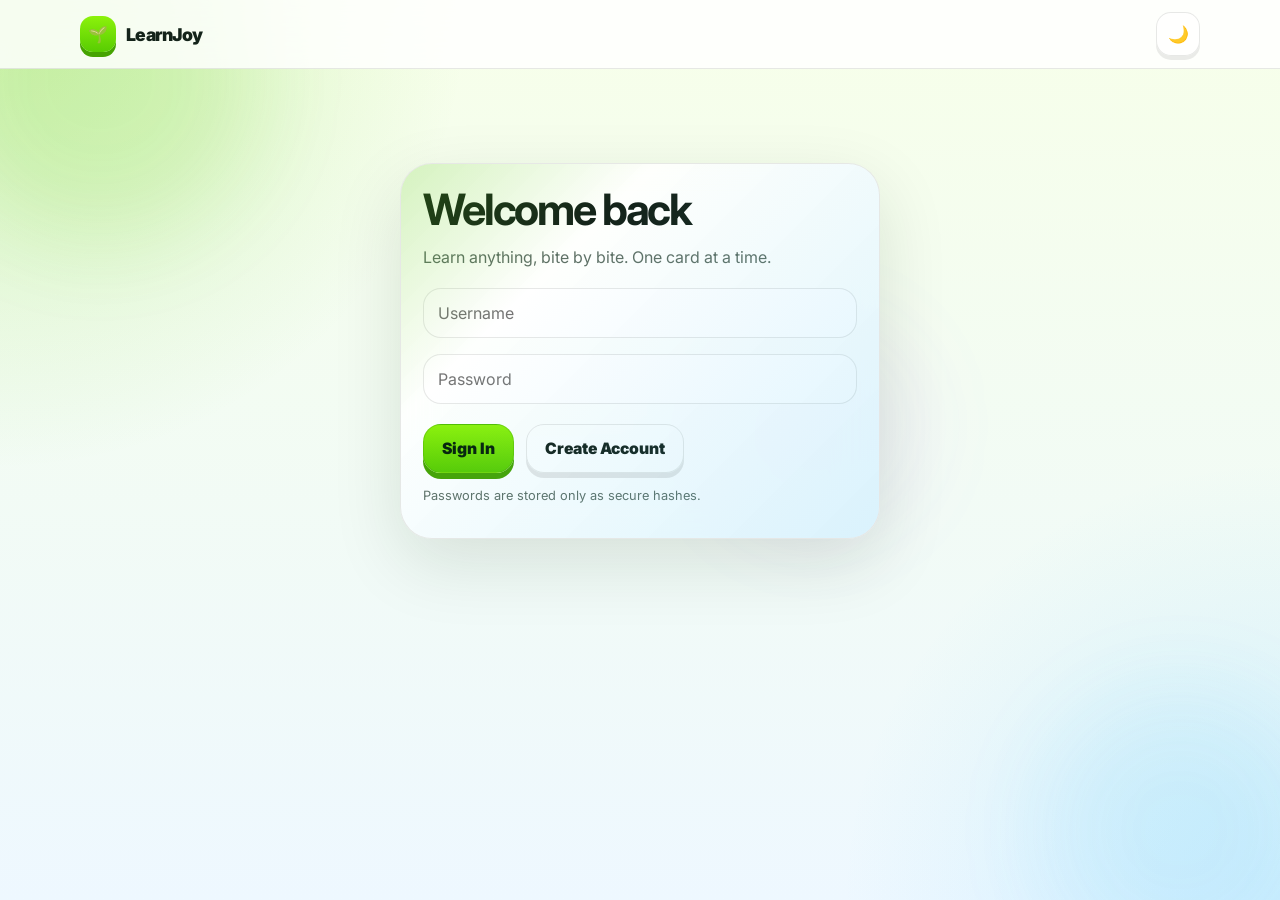
==== commit 0faf0023: "Update API_URL in index.html" ====
--- a/index.html
+++ b/index.html
@@ -10,41 +10,50 @@
   <link href="https://fonts.googleapis.com/css2?family=Inter:wght@400;600;700;800;900&display=swap" rel="stylesheet">
   <style>
     :root {
-      --bg: #f8ffe8;
-      --bg-accent: rgba(88, 204, 2, 0.16);
-      --card: rgba(255, 255, 255, 0.82);
-      --subcard: rgba(255, 255, 255, 0.66);
-      --text: #17251c;
-      --muted: #61705f;
-      --border: rgba(23, 37, 28, 0.10);
+      --bg: #f7ffe9;
+      --bg-2: #eef8ff;
+      --card: rgba(255, 255, 255, 0.84);
+      --subcard: rgba(255, 255, 255, 0.68);
+      --text: #14231a;
+      --muted: #5f7166;
+      --border: rgba(20, 35, 26, 0.10);
       --primary: #58cc02;
+      --primary-2: #8cf20b;
       --primary-dark: #46a302;
       --primary-soft: rgba(88, 204, 2, 0.14);
+      --accent: #16a34a;
       --danger: #ff4b4b;
       --danger-soft: rgba(255, 75, 75, 0.12);
-      --shadow: 0 18px 50px rgba(18, 46, 22, 0.10);
-      --glass-blur: blur(18px);
+      --shadow: 0 24px 70px rgba(14, 42, 20, 0.12);
+      --shadow-soft: 0 10px 30px rgba(14, 42, 20, 0.08);
+      --glass-blur: blur(20px);
       --skeleton-base: rgba(120, 130, 120, 0.16);
-      --skeleton-shine: rgba(255, 255, 255, 0.45);
+      --skeleton-shine: rgba(255, 255, 255, 0.5);
+      --orb-1: rgba(88, 204, 2, 0.22);
+      --orb-2: rgba(56, 189, 248, 0.16);
+      --orb-3: rgba(168, 85, 247, 0.10);
     }
 
     [data-theme="dark"] {
-      --bg: #0a111f;
-      --bg-accent: rgba(88, 204, 2, 0.15);
-      --card: rgba(14, 22, 38, 0.76);
-      --subcard: rgba(15, 23, 42, 0.60);
-      --text: #e9eef7;
+      --bg: #070d18;
+      --bg-2: #0b1220;
+      --card: rgba(12, 20, 36, 0.78);
+      --subcard: rgba(15, 23, 42, 0.62);
+      --text: #eaf1f9;
       --muted: #98a7bd;
       --border: rgba(255, 255, 255, 0.12);
       --primary-soft: rgba(88, 204, 2, 0.16);
       --danger-soft: rgba(255, 75, 75, 0.16);
-      --shadow: 0 22px 60px rgba(0, 0, 0, 0.38);
+      --shadow: 0 30px 80px rgba(0, 0, 0, 0.42);
+      --shadow-soft: 0 12px 34px rgba(0, 0, 0, 0.26);
       --skeleton-base: rgba(255, 255, 255, 0.09);
-      --skeleton-shine: rgba(255, 255, 255, 0.14);
+      --skeleton-shine: rgba(255, 255, 255, 0.13);
+      --orb-1: rgba(88, 204, 2, 0.16);
+      --orb-2: rgba(56, 189, 248, 0.12);
+      --orb-3: rgba(168, 85, 247, 0.10);
     }
 
     * { box-sizing: border-box; }
-
     html { scroll-behavior: smooth; }
 
     body {
@@ -52,13 +61,40 @@
       font-family: 'Inter', sans-serif;
       color: var(--text);
       background:
-        radial-gradient(circle at top left, var(--bg-accent), transparent 30%),
-        radial-gradient(circle at bottom right, rgba(88, 204, 2, 0.10), transparent 26%),
-        var(--bg);
+        radial-gradient(circle at top left, var(--orb-1), transparent 30%),
+        radial-gradient(circle at bottom right, var(--orb-2), transparent 28%),
+        linear-gradient(180deg, var(--bg), var(--bg-2));
       min-height: 100vh;
+      overflow-x: hidden;
     }
 
     body.busy { cursor: progress; }
+    body.modal-open { overflow: hidden; }
+
+    .bg-orbs {
+      position: fixed;
+      inset: 0;
+      pointer-events: none;
+      z-index: 0;
+      overflow: hidden;
+    }
+
+    .orb {
+      position: absolute;
+      border-radius: 50%;
+      filter: blur(48px);
+      opacity: 0.65;
+      animation: float 16s ease-in-out infinite;
+    }
+
+    .orb-1 { width: 320px; height: 320px; background: var(--orb-1); top: -80px; left: -60px; }
+    .orb-2 { width: 280px; height: 280px; background: var(--orb-2); bottom: -70px; right: -40px; animation-delay: -4s; }
+    .orb-3 { width: 220px; height: 220px; background: var(--orb-3); top: 35%;; left: 55%; animation-delay: -8s; }
+
+    @keyframes float {
+      0%, 100% { transform: translateY(0) translateX(0) scale(1); }
+      50% { transform: translateY(-22px) translateX(14px) scale(1.06); }
+    }
 
     .hidden { display: none !important; }
 
@@ -66,15 +102,22 @@
       position: sticky;
       top: 0;
       z-index: 60;
+      padding: 12px 16px;
+      background: var(--card);
+      border-bottom: 1px solid var(--border);
+      backdrop-filter: var(--glass-blur);
+      -webkit-backdrop-filter: var(--glass-blur);
+    }
+
+    body.focus .topbar { display: none; }
+
+    .topbar-inner {
+      width: min(1120px, 100%);
+      margin: 0 auto;
       display: flex;
       align-items: center;
       justify-content: space-between;
       gap: 12px;
-      padding: 12px 18px;
-      background: var(--card);
-      border-bottom: 1px solid var(--border);
-      backdrop-filter: var(--glass-blur);
-      -webkit-backdrop-filter: var(--glass-blur);
     }
 
     .brand {
@@ -89,13 +132,13 @@
     }
 
     .brand-logo {
-      width: 34px;
-      height: 34px;
-      border-radius: 12px;
+      width: 36px;
+      height: 36px;
+      border-radius: 13px;
       display: grid;
       place-items: center;
-      background: linear-gradient(180deg, #79e30b, var(--primary));
-      box-shadow: 0 4px 0 var(--primary-dark);
+      background: linear-gradient(180deg, var(--primary-2), var(--primary));
+      box-shadow: 0 5px 0 var(--primary-dark);
       font-size: 1rem;
     }
 
@@ -111,31 +154,41 @@
       display: inline-flex;
       align-items: center;
       gap: 6px;
-      padding: 8px 12px;
+      padding: 9px 12px;
       border-radius: 999px;
       background: var(--primary-soft);
       color: var(--primary-dark);
       font-weight: 900;
       border: 1px solid rgba(88, 204, 2, 0.22);
-    }
+      box-shadow: var(--shadow-soft);
+    }
+
+    main { position: relative; z-index: 1; }
 
     .view {
       width: min(1120px, calc(100% - 24px));
       margin: 22px auto 46px;
       display: grid;
       gap: 16px;
-      animation: viewIn 0.22s ease;
+      animation: viewIn 0.24s ease;
+    }
+
+    .focus-view {
+      width: min(920px, calc(100% - 18px));
+      min-height: calc(100dvh - 34px);
+      align-content: center;
+      margin: 12px auto 20px;
     }
 
     @keyframes viewIn {
-      from { opacity: 0; transform: translateY(8px); }
+      from { opacity: 0; transform: translateY(10px) scale(0.995); }
       to { opacity: 1; transform: none; }
     }
 
     .card {
       background: var(--card);
       border: 1px solid var(--border);
-      border-radius: 28px;
+      border-radius: 32px;
       box-shadow: var(--shadow);
       backdrop-filter: var(--glass-blur);
       -webkit-backdrop-filter: var(--glass-blur);
@@ -144,16 +197,17 @@
 
     .subcard {
       background: var(--subcard);
-      border-radius: 22px;
+      border-radius: 24px;
       padding: 16px;
       border: 1px solid var(--border);
-    }
-
-    h1, h2, h3 { margin: 0 0 10px; line-height: 1.12; letter-spacing: -0.04em; }
-    h1 { font-size: clamp(1.7rem, 3vw, 2.5rem); }
-    h2 { font-size: 1.3rem; }
-    h3 { font-size: 1.02rem; }
-    p { margin: 0 0 10px; line-height: 1.6; }
+      box-shadow: var(--shadow-soft);
+    }
+
+    h1, h2, h3 { margin: 0 0 10px; line-height: 1.1; letter-spacing: -0.05em; }
+    h1 { font-size: clamp(1.8rem, 3.4vw, 2.7rem); }
+    h2 { font-size: 1.35rem; }
+    h3 { font-size: 1.04rem; }
+    p { margin: 0 0 10px; line-height: 1.65; }
 
     .muted { color: var(--muted); }
     .small { font-size: 0.92rem; }
@@ -176,43 +230,53 @@
       font-family: inherit;
       font-weight: 900;
       border-radius: 18px;
-      padding: 13px 18px;
+      padding: 14px 18px;
       font-size: 0.98rem;
-      transition: transform 0.08s ease, box-shadow 0.08s ease, opacity 0.2s ease, background 0.2s ease;
+      transition: transform 0.08s ease, box-shadow 0.08s ease, opacity 0.2s ease, background 0.2s ease, filter .2s ease;
       background: var(--subcard);
       color: var(--text);
       border: 1px solid var(--border);
-      box-shadow: 0 4px 0 rgba(0, 0, 0, 0.10);
+      box-shadow: 0 5px 0 rgba(0, 0, 0, 0.10);
       text-align: center;
     }
 
-    .btn:active { transform: translateY(3px); box-shadow: 0 1px 0 rgba(0, 0, 0, 0.10); }
-    .btn:disabled { opacity: 0.55; cursor: not-allowed; transform: none; }
+    .btn:hover { filter: brightness(1.02); }
+    .btn:active { transform: translateY(4px); box-shadow: 0 1px 0 rgba(0, 0, 0, 0.10); }
+    .btn:disabled { opacity: 0.52; cursor: not-allowed; transform: none; }
 
     .btn-primary {
-      background: linear-gradient(180deg, #79e30b, var(--primary));
-      color: #07230a;
+      background: linear-gradient(180deg, var(--primary-2), var(--primary));
+      color: #06230a;
       border: 1px solid rgba(70, 163, 2, 0.35);
-      box-shadow: 0 5px 0 var(--primary-dark);
+      box-shadow: 0 6px 0 var(--primary-dark);
     }
 
     .btn-primary:active { box-shadow: 0 2px 0 var(--primary-dark); }
 
     .btn-secondary { background: transparent; color: var(--text); }
-    .btn-small { padding: 9px 13px; font-size: 0.88rem; border-radius: 14px; }
+    .btn-ghost {
+      background: transparent;
+      border: 1px dashed var(--border);
+      box-shadow: none;
+      color: var(--muted);
+    }
+
+    .btn-small { padding: 10px 13px; font-size: 0.88rem; border-radius: 14px; }
 
     .icon-btn {
-      width: 42px;
-      height: 42px;
-      border-radius: 14px;
+      width: 44px;
+      height: 44px;
+      border-radius: 15px;
       border: 1px solid var(--border);
       background: var(--subcard);
       color: var(--text);
-      font-size: 1.1rem;
+      font-size: 1.05rem;
       cursor: pointer;
-      box-shadow: 0 3px 0 rgba(0,0,0,0.08);
+      box-shadow: 0 4px 0 rgba(0,0,0,0.08);
       transition: transform 0.08s ease, box-shadow 0.08s ease;
       flex: 0 0 auto;
+      display: inline-grid;
+      place-items: center;
     }
 
     .icon-btn:active { transform: translateY(2px); box-shadow: 0 1px 0 rgba(0,0,0,0.08); }
@@ -232,22 +296,46 @@
 
     input:focus, select:focus, textarea:focus {
       border-color: rgba(88, 204, 2, 0.55);
-      box-shadow: 0 0 0 4px var(--primary-soft);
-    }
-
-    textarea { min-height: 120px; resize: vertical; }
+      box-shadow: 0 0 0 5px var(--primary-soft);
+    }
+
+    textarea { min-height: 126px; resize: vertical; line-height: 1.55; }
 
     .auth-card {
-      width: min(470px, 100%);
-      margin: 7vh auto 0;
+      width: min(480px, 100%);
+      margin: 8vh auto 0;
+      position: relative;
+      overflow: hidden;
+    }
+
+    .auth-card:before {
+      content: '';
+      position: absolute;
+      inset: -2px;
+      background: linear-gradient(135deg, rgba(88,204,2,.25), transparent 30%, rgba(56,189,248,.18));
+      pointer-events: none;
     }
 
     .gradient-card {
       background:
-        linear-gradient(135deg, rgba(88, 204, 2, 0.94), rgba(34, 197, 94, 0.90)),
+        linear-gradient(135deg, rgba(88, 204, 2, 0.95), rgba(34, 197, 94, 0.9)),
         var(--card);
       color: #05270b;
       border: 1px solid rgba(255, 255, 255, 0.22);
+      position: relative;
+      overflow: hidden;
+    }
+
+    .gradient-card:after {
+      content: '';
+      position: absolute;
+      width: 220px;
+      height: 220px;
+      right: -60px;
+      top: -80px;
+      border-radius: 50%;
+      background: rgba(255,255,255,0.16);
+      filter: blur(10px);
     }
 
     .gradient-card .muted { color: rgba(5, 39, 11, 0.78); }
@@ -262,20 +350,21 @@
     .courses-grid { grid-template-columns: repeat(3, minmax(0, 1fr)); }
     .select-grid { grid-template-columns: repeat(3, minmax(0, 1fr)); }
 
-    .stat-card { text-align: center; padding: 18px 14px; }
-    .stat-value { font-size: 1.9rem; font-weight: 900; margin-bottom: 6px; }
+    .stat-card { text-align: center; padding: 20px 14px; }
+    .stat-value { font-size: 2rem; font-weight: 900; margin-bottom: 6px; }
 
     .badge-card, .course-card {
       padding: 16px;
-      border-radius: 24px;
+      border-radius: 26px;
       background: var(--subcard);
       border: 1px solid var(--border);
-    }
-
-    .course-card { cursor: pointer; transition: transform 0.16s ease, box-shadow 0.16s ease; }
-    .course-card:hover { transform: translateY(-3px); box-shadow: var(--shadow); }
-
-    .badge-icon { font-size: 1.8rem; margin-bottom: 8px; }
+      box-shadow: var(--shadow-soft);
+    }
+
+    .course-card { cursor: pointer; transition: transform 0.18s ease, box-shadow 0.18s ease; }
+    .course-card:hover { transform: translateY(-4px); box-shadow: var(--shadow); }
+
+    .badge-icon { font-size: 1.9rem; margin-bottom: 8px; }
     .badge-name { font-weight: 900; margin-bottom: 4px; }
 
     .progress-wrap { margin: 16px 0; }
@@ -286,15 +375,27 @@
       background: rgba(120, 130, 120, 0.18);
       overflow: hidden;
       border: 1px solid var(--border);
+      box-shadow: inset 0 1px 2px rgba(0,0,0,0.06);
     }
 
     .progress-fill, .player-progress-fill {
       height: 100%;
       width: 0%;
       border-radius: 999px;
-      background: linear-gradient(90deg, #58cc02, #a4f83c);
-      transition: width 0.55s cubic-bezier(.2,.8,.2,1);
-    }
+      background: linear-gradient(90deg, var(--primary), var(--primary-2));
+      transition: width 0.6s cubic-bezier(.2,.8,.2,1);
+      position: relative;
+    }
+
+    .progress-fill:after, .player-progress-fill:after {
+      content: '';
+      position: absolute;
+      inset: 0;
+      background: linear-gradient(90deg, transparent, rgba(255,255,255,.35), transparent);
+      animation: sheen 1.8s infinite;
+    }
+
+    @keyframes sheen { 100% { transform: translateX(100%); } }
 
     .badge {
       display: inline-flex;
@@ -316,13 +417,13 @@
       justify-content: space-between;
       gap: 14px;
       padding: 14px;
-      border-radius: 20px;
+      border-radius: 22px;
       margin: 10px 0;
       cursor: pointer;
-      transition: transform 0.14s ease, box-shadow 0.14s ease;
-    }
-
-    .card-row:hover { transform: translateX(3px); box-shadow: var(--shadow); }
+      transition: transform 0.16s ease, box-shadow 0.16s ease;
+    }
+
+    .card-row:hover { transform: translateX(4px); box-shadow: var(--shadow-soft); }
 
     .lesson-main {
       display: flex;
@@ -332,76 +433,119 @@
     }
 
     .lesson-icon {
-      width: 38px;
-      height: 38px;
-      border-radius: 14px;
+      width: 42px;
+      height: 42px;
+      border-radius: 15px;
       display: grid;
       place-items: center;
       background: var(--primary-soft);
       border: 1px solid rgba(88,204,2,0.18);
       flex: 0 0 auto;
+      font-size: 1.05rem;
     }
 
     .lesson-title { font-weight: 900; }
 
-    .player-card {
-      width: min(860px, 100%);
+    .player-shell {
+      width: min(880px, 100%);
       margin: 0 auto;
       padding: 18px;
+      display: grid;
+      gap: 14px;
+      min-height: min(780px, calc(100dvh - 36px));
+      align-content: center;
+      position: relative;
+      overflow: hidden;
+    }
+
+    .player-shell:before {
+      content: '';
+      position: absolute;
+      inset: 0;
+      background: linear-gradient(180deg, rgba(88,204,2,0.07), transparent 24%);
+      pointer-events: none;
     }
 
     .player-top {
-      display: flex;
+      display: grid;
+      grid-template-columns: auto 1fr auto auto;
       align-items: center;
       gap: 12px;
-      margin-bottom: 16px;
-    }
-
-    .player-progress { flex: 1; }
+      position: relative;
+      z-index: 1;
+    }
+
+    .player-meta { min-width: 0; }
+    .player-title {
+      font-weight: 900;
+      letter-spacing: -0.03em;
+      margin-bottom: 7px;
+      white-space: nowrap;
+      overflow: hidden;
+      text-overflow: ellipsis;
+    }
+
+    .player-count {
+      padding: 8px 10px;
+      border-radius: 999px;
+      background: var(--subcard);
+      border: 1px solid var(--border);
+      font-weight: 900;
+      font-size: 0.84rem;
+      color: var(--muted);
+    }
 
     .slides {
-      min-height: 380px;
+      min-height: 430px;
+      display: grid;
+      align-content: stretch;
+      position: relative;
+      z-index: 1;
+    }
+
+    .slide-card {
+      background:
+        linear-gradient(180deg, rgba(255,255,255,0.06), transparent 18%),
+        var(--subcard);
+      border: 1px solid var(--border);
+      border-radius: 34px;
+      padding: 30px;
+      min-height: 400px;
+      box-shadow: var(--shadow-soft);
+      animation: slideIn 0.28s cubic-bezier(.2,.8,.2,1);
       display: grid;
       align-content: start;
-      gap: 14px;
-    }
-
-    .slide-card {
-      background: var(--subcard);
-      border: 1px solid var(--border);
-      border-radius: 28px;
-      padding: 26px;
-      min-height: 340px;
-      animation: slideIn 0.26s cubic-bezier(.2,.8,.2,1);
     }
 
     @keyframes slideIn {
-      from { opacity: 0; transform: translateX(22px); }
+      from { opacity: 0; transform: translateX(26px) scale(0.99); }
       to { opacity: 1; transform: none; }
     }
 
     .slide-emoji {
-      width: 68px;
-      height: 68px;
-      font-size: 2rem;
+      width: 76px;
+      height: 76px;
+      font-size: 2.15rem;
       display: grid;
       place-items: center;
-      border-radius: 24px;
-      background: var(--primary-soft);
+      border-radius: 26px;
+      background: linear-gradient(180deg, rgba(88,204,2,0.20), rgba(88,204,2,0.10));
       border: 1px solid rgba(88,204,2,0.18);
-      margin-bottom: 14px;
+      margin-bottom: 16px;
+      box-shadow: var(--shadow-soft);
     }
 
     .slide-kicker {
       text-transform: uppercase;
-      letter-spacing: 0.12em;
-      font-size: 0.78rem;
+      letter-spacing: 0.14em;
+      font-size: 0.76rem;
       font-weight: 900;
       margin-bottom: 8px;
-    }
-
-    .slide-body { font-size: 1.03rem; line-height: 1.65; }
-    .big-text { font-size: 1.15rem; font-weight: 700; line-height: 1.55; }
+      color: var(--muted);
+    }
+
+    .slide-body { font-size: 1.04rem; line-height: 1.7; }
+    .big-text { font-size: 1.16rem; font-weight: 800; line-height: 1.6; }
 
     .chips {
       display: flex;
@@ -411,7 +555,7 @@
     }
 
     .chip {
-      padding: 7px 11px;
+      padding: 8px 11px;
       border-radius: 999px;
       background: var(--primary-soft);
       color: var(--primary-dark);
@@ -422,100 +566,41 @@
 
     .callout {
       margin-top: 12px;
-      padding: 14px;
-      border-radius: 18px;
+      padding: 15px;
+      border-radius: 20px;
       background: var(--primary-soft);
       border: 1px solid rgba(88, 204, 2, 0.18);
+      line-height: 1.6;
+      animation: slideIn .18s ease;
     }
 
     .player-nav {
-      display: flex;
-      justify-content: space-between;
+      display: grid;
+      grid-template-columns: 1fr 1fr;
       gap: 12px;
-      margin-top: 16px;
-    }
-
-    .lesson-actions {
-      margin-top: 14px;
-      padding-top: 14px;
-      border-top: 1px solid var(--border);
-    }
-
-    .tutor-card { margin-top: 14px; padding: 0; overflow: hidden; }
-
-    .tutor-toggle {
-      width: 100%;
-      border: 0;
-      background: transparent;
-      color: var(--text);
-      font: inherit;
-      font-weight: 900;
-      padding: 16px;
-      cursor: pointer;
-      display: flex;
-      justify-content: space-between;
-      align-items: center;
-    }
-
-    .tutor-body { padding: 0 16px 16px; }
-
-    .tutor-messages {
-      min-height: 220px;
-      max-height: 340px;
-      overflow: auto;
+      position: relative;
+      z-index: 1;
+    }
+
+    .finish-actions {
       display: grid;
-      gap: 10px;
-      padding: 12px;
-      border-radius: 20px;
-      background: var(--subcard);
-      border: 1px solid var(--border);
-      margin-bottom: 12px;
-    }
-
-    .tutor-msg {
-      max-width: 86%;
-      padding: 12px 14px;
-      border-radius: 18px;
-      line-height: 1.5;
-      white-space: pre-wrap;
-      animation: slideIn 0.18s ease;
-    }
-
-    .tutor-msg.user {
-      justify-self: end;
-      background: var(--primary-soft);
-      border: 1px solid rgba(88, 204, 2, 0.18);
-    }
-
-    .tutor-msg.assistant {
-      justify-self: start;
-      background: rgba(120, 130, 120, 0.12);
-      border: 1px solid var(--border);
-    }
-
-    .question-prompt {
-      font-size: 1.35rem;
-      margin: 6px 0 16px;
-    }
-
-    .options {
-      display: grid;
-      gap: 10px;
-      margin-top: 10px;
+      gap: 12px;
+      margin-top: 18px;
     }
 
     .option {
       display: flex;
       align-items: center;
       gap: 12px;
-      padding: 15px;
-      border-radius: 18px;
+      padding: 16px;
+      border-radius: 20px;
       border: 2px solid var(--border);
       background: var(--subcard);
       cursor: pointer;
-      font-weight: 700;
+      font-weight: 800;
       transition: border-color 0.15s ease, background 0.15s ease, transform 0.12s ease;
       user-select: none;
+      box-shadow: var(--shadow-soft);
     }
 
     .option:hover { transform: translateY(-1px); }
@@ -523,17 +608,44 @@
     .option.selected { border-color: var(--primary); background: var(--primary-soft); }
     .option.correct { border-color: var(--primary); background: rgba(88, 204, 2, 0.16); }
     .option.incorrect { border-color: var(--danger); background: var(--danger-soft); }
-    .option.disabled { pointer-events: none; opacity: 0.82; }
-
-    .short-answer.correct { border-color: var(--primary); box-shadow: 0 0 0 4px var(--primary-soft); }
-    .short-answer.incorrect { border-color: var(--danger); box-shadow: 0 0 0 4px var(--danger-soft); }
+    .option.disabled { pointer-events: none; opacity: 0.84; }
+
+    .option-marker {
+      width: 34px;
+      height: 34px;
+      border-radius: 12px;
+      display: grid;
+      place-items: center;
+      background: rgba(120,130,120,0.12);
+      border: 1px solid var(--border);
+      font-weight: 900;
+      flex: 0 0 auto;
+    }
+
+    .option.selected .option-marker,
+    .option.correct .option-marker {
+      background: var(--primary);
+      color: #06230a;
+      border-color: rgba(70,163,2,.35);
+    }
+
+    .option.incorrect .option-marker {
+      background: var(--danger);
+      color: white;
+      border-color: rgba(255,75,75,.35);
+    }
+
+    .short-answer.correct { border-color: var(--primary); box-shadow: 0 0 0 5px var(--primary-soft); }
+    .short-answer.incorrect { border-color: var(--danger); box-shadow: 0 0 0 5px var(--danger-soft); }
 
     .quiz-feedback {
       margin: 14px 0;
-      padding: 16px;
-      border-radius: 22px;
+      padding: 17px;
+      border-radius: 24px;
       font-weight: 900;
       animation: slideIn 0.2s ease;
+      position: relative;
+      z-index: 1;
     }
 
     .quiz-feedback.correct {
@@ -550,26 +662,27 @@
       font-weight: 600;
       color: var(--muted);
       margin-top: 8px;
-      line-height: 1.5;
+      line-height: 1.55;
     }
 
     .score-card {
       text-align: center;
-      padding: 30px;
-      border-radius: 30px;
+      padding: 34px;
+      border-radius: 34px;
       background: linear-gradient(135deg, rgba(88, 204, 2, 0.96), rgba(16, 185, 129, 0.92));
       color: #04240b;
       margin-bottom: 16px;
-      animation: pop 0.3s cubic-bezier(.2,.8,.2,1);
+      animation: pop 0.32s cubic-bezier(.2,.8,.2,1);
+      box-shadow: var(--shadow);
     }
 
     @keyframes pop {
-      from { transform: scale(0.92); opacity: 0; }
+      from { transform: scale(0.9); opacity: 0; }
       to { transform: scale(1); opacity: 1; }
     }
 
     .score-number {
-      font-size: clamp(2.8rem, 8vw, 4.4rem);
+      font-size: clamp(3rem, 9vw, 4.8rem);
       font-weight: 900;
       line-height: 1;
       margin-bottom: 8px;
@@ -579,20 +692,21 @@
       display: flex;
       gap: 12px;
       align-items: flex-start;
-      padding: 14px;
-      border-radius: 18px;
+      padding: 15px;
+      border-radius: 22px;
       margin: 10px 0;
       border: 1px solid var(--border);
       background: var(--subcard);
-    }
-
-    .result-item.correct { border-left: 5px solid var(--primary); }
-    .result-item.incorrect { border-left: 5px solid var(--danger); }
+      box-shadow: var(--shadow-soft);
+    }
+
+    .result-item.correct { border-left: 6px solid var(--primary); }
+    .result-item.incorrect { border-left: 6px solid var(--danger); }
     .result-icon { font-size: 1.2rem; padding-top: 2px; }
-    .result-prompt { font-weight: 800; margin-bottom: 4px; }
+    .result-prompt { font-weight: 900; margin-bottom: 4px; }
 
     .practice-question {
-      padding: 12px 0;
+      padding: 14px 0;
       border-bottom: 1px dashed var(--border);
     }
 
@@ -602,7 +716,7 @@
       width: 100%;
       border-collapse: collapse;
       overflow: hidden;
-      border-radius: 18px;
+      border-radius: 20px;
     }
 
     .table th, .table td {
@@ -615,11 +729,11 @@
     .table th { color: var(--muted); font-size: 0.9rem; }
 
     .empty {
-      padding: 24px;
+      padding: 26px;
       text-align: center;
       color: var(--muted);
       border: 1px dashed var(--border);
-      border-radius: 22px;
+      border-radius: 24px;
       background: var(--subcard);
     }
 
@@ -637,76 +751,206 @@
       inset: 0;
       transform: translateX(-100%);
       background: linear-gradient(90deg, transparent, var(--skeleton-shine), transparent);
-      animation: shimmer 1.15s infinite;
+      animation: shimmer 1.1s infinite;
     }
 
     @keyframes shimmer { 100% { transform: translateX(100%); } }
+
+    .modal {
+      position: fixed;
+      inset: 0;
+      z-index: 110;
+      display: grid;
+      place-items: center;
+      padding: 18px;
+      animation: viewIn .18s ease;
+    }
+
+    .modal-backdrop {
+      position: absolute;
+      inset: 0;
+      background: rgba(0,0,0,0.32);
+      backdrop-filter: blur(8px);
+    }
+
+    .modal-card {
+      position: relative;
+      width: min(700px, 100%);
+      max-height: min(84vh, 860px);
+      display: grid;
+      grid-template-rows: auto 1fr auto;
+      gap: 12px;
+      padding: 18px;
+    }
+
+    .modal-header {
+      display: flex;
+      align-items: flex-start;
+      justify-content: space-between;
+      gap: 12px;
+    }
+
+    .modal-input {
+      display: grid;
+      grid-template-columns: 1fr auto;
+      gap: 10px;
+    }
+
+    .tutor-messages {
+      min-height: 260px;
+      max-height: 52vh;
+      overflow: auto;
+      display: grid;
+      gap: 10px;
+      padding: 12px;
+      border-radius: 24px;
+      background: var(--subcard);
+      border: 1px solid var(--border);
+    }
+
+    .tutor-msg {
+      max-width: 86%;
+      padding: 12px 14px;
+      border-radius: 18px;
+      line-height: 1.55;
+      white-space: pre-wrap;
+      animation: slideIn 0.18s ease;
+    }
+
+    .tutor-msg.user {
+      justify-self: end;
+      background: var(--primary-soft);
+      border: 1px solid rgba(88, 204, 2, 0.18);
+    }
+
+    .tutor-msg.assistant {
+      justify-self: start;
+      background: rgba(120, 130, 120, 0.12);
+      border: 1px solid var(--border);
+    }
+
+    .tutor-msg.typing {
+      display: flex;
+      gap: 6px;
+      align-items: center;
+      min-width: 74px;
+      justify-content: center;
+    }
+
+    .dot {
+      width: 8px;
+      height: 8px;
+      border-radius: 50%;
+      background: var(--muted);
+      animation: dotBounce 0.9s infinite ease-in-out;
+    }
+
+    .dot:nth-child(2) { animation-delay: .12s; }
+    .dot:nth-child(3) { animation-delay: .24s; }
+
+    @keyframes dotBounce {
+      0%, 100% { transform: translateY(0); opacity: .55; }
+      50% { transform: translateY(-4px); opacity: 1; }
+    }
 
     .loading {
       position: fixed;
       inset: 0;
-      z-index: 100;
+      z-index: 130;
       display: grid;
       place-items: center;
-      background: rgba(0, 0, 0, 0.22);
-      backdrop-filter: blur(6px);
       opacity: 0;
+      pointer-events: none;
       transition: opacity 0.18s ease;
-      pointer-events: none;
     }
 
     .loading.show { opacity: 1; pointer-events: auto; }
 
-    .loading-inner {
+    .loading-backdrop {
+      position: absolute;
+      inset: 0;
+      background:
+        radial-gradient(circle at top left, rgba(88,204,2,0.18), transparent 30%),
+        rgba(0,0,0,0.24);
+      backdrop-filter: blur(10px);
+    }
+
+    .loading-card {
+      position: relative;
       display: grid;
       place-items: center;
-      gap: 12px;
-      padding: 28px 32px;
-      border-radius: 28px;
+      gap: 13px;
+      padding: 30px 28px;
+      border-radius: 34px;
       background: var(--card);
       border: 1px solid var(--border);
       box-shadow: var(--shadow);
-      font-weight: 900;
-      width: min(92vw, 360px);
+      width: min(92vw, 380px);
       text-align: center;
-    }
-
-    .loading-logo {
-      width: 62px;
-      height: 62px;
-      font-size: 1.8rem;
+      overflow: hidden;
+    }
+
+    .loading-card:before {
+      content: '';
+      position: absolute;
+      inset: -2px;
+      background: linear-gradient(135deg, rgba(88,204,2,.22), transparent 30%, rgba(56,189,248,.18));
+      pointer-events: none;
+    }
+
+    .loading-mascot {
+      width: 76px;
+      height: 76px;
+      font-size: 2.1rem;
       display: grid;
       place-items: center;
-      border-radius: 22px;
-      background: linear-gradient(180deg, #79e30b, var(--primary));
-      box-shadow: 0 5px 0 var(--primary-dark);
-      animation: bounce 0.9s infinite alternate ease-in-out;
-    }
-
-    @keyframes bounce {
-      from { transform: translateY(0); }
-      to { transform: translateY(-7px); }
-    }
-
-    .loading-bar {
+      border-radius: 26px;
+      background: linear-gradient(180deg, var(--primary-2), var(--primary));
+      box-shadow: 0 7px 0 var(--primary-dark);
+      animation: mascotBounce 0.85s infinite alternate ease-in-out;
+    }
+
+    @keyframes mascotBounce {
+      from { transform: translateY(0) rotate(-2deg); }
+      to { transform: translateY(-8px) rotate(2deg); }
+    }
+
+    .loading-title { font-weight: 900; font-size: 1.1rem; }
+    .loading-sub { color: var(--muted); font-size: .92rem; margin-top: -6px; }
+
+    .loading-track {
       width: 100%;
-      height: 10px;
+      height: 12px;
       border-radius: 999px;
       background: rgba(120,130,120,0.18);
       overflow: hidden;
-    }
-
-    .loading-bar-fill {
-      width: 42%;
+      border: 1px solid var(--border);
+    }
+
+    .loading-fill {
+      width: 0%;
       height: 100%;
       border-radius: 999px;
-      background: linear-gradient(90deg, #58cc02, #a4f83c);
-      animation: indeterminate 1.1s infinite ease-in-out;
+      background: linear-gradient(90deg, var(--primary), var(--primary-2));
+      transition: width .35s ease;
+    }
+
+    .loading-fill.indeterminate {
+      width: 42%;
+      animation: indeterminate 1.05s infinite ease-in-out;
     }
 
     @keyframes indeterminate {
-      0% { transform: translateX(-120%); }
-      100% { transform: translateX(280%); }
+      0% { transform: translateX(-130%); }
+      100% { transform: translateX(300%); }
+    }
+
+    .loading-tip {
+      min-height: 18px;
+      color: var(--muted);
+      font-size: .86rem;
+      font-weight: 700;
+      animation: viewIn .2s ease;
     }
 
     .toast {
@@ -714,7 +958,7 @@
       left: 50%;
       bottom: 24px;
       transform: translateX(-50%) translateY(20px);
-      z-index: 120;
+      z-index: 140;
       opacity: 0;
       pointer-events: none;
       transition: 0.25s ease;
@@ -722,7 +966,7 @@
       color: var(--text);
       border: 1px solid var(--border);
       box-shadow: var(--shadow);
-      padding: 13px 18px;
+      padding: 14px 18px;
       border-radius: 18px;
       font-weight: 800;
       max-width: min(92vw, 560px);
@@ -734,36 +978,48 @@
 
     @media (max-width: 768px) {
       .stat-grid, .achievements-grid, .courses-grid, .select-grid { grid-template-columns: 1fr 1fr; }
-      .topbar { flex-direction: column; align-items: flex-start; }
+      .topbar-inner { flex-direction: column; align-items: flex-start; }
       .top-actions { width: 100%; justify-content: flex-start; }
-      .slides { min-height: 340px; }
-      .slide-card { min-height: 300px; padding: 20px; }
+      .slides { min-height: 370px; }
+      .slide-card { min-height: 330px; padding: 22px; }
+      .player-shell { min-height: calc(100dvh - 24px); padding: 14px; }
     }
 
     @media (max-width: 480px) {
       .view { width: calc(100% - 14px); margin-top: 12px; }
-      .card { padding: 15px; border-radius: 24px; }
+      .card { padding: 15px; border-radius: 26px; }
       .stat-grid, .achievements-grid, .courses-grid, .select-grid { grid-template-columns: 1fr; }
       .btn { width: 100%; }
       .row { display: grid; }
       .card-row { flex-direction: column; align-items: flex-start; }
       .lesson-action { width: 100%; }
-      .player-nav { display: grid; }
-      .player-card { padding: 13px; }
-      .slide-card { min-height: 280px; }
+      .player-nav { grid-template-columns: 1fr; }
+      .player-top { grid-template-columns: auto 1fr auto; }
+      .player-top .js-theme { display: none; }
+      .slide-card { min-height: 300px; }
       .question-prompt { font-size: 1.16rem; }
+      .modal-card { max-height: 90vh; }
+      .tutor-messages { max-height: 56vh; }
     }
   </style>
 </head>
 <body>
+  <div class="bg-orbs">
+    <div class="orb orb-1"></div>
+    <div class="orb orb-2"></div>
+    <div class="orb orb-3"></div>
+  </div>
+
   <div class="topbar">
-    <div class="brand"><span class="brand-logo">🌱</span> LearnJoy</div>
-    <div class="top-actions">
-      <span id="streak-pill" class="pill hidden">🔥 0</span>
-      <button id="btn-dashboard" class="btn btn-secondary btn-small auth-only hidden">Dashboard</button>
-      <button id="btn-new-course" class="btn btn-secondary btn-small auth-only hidden">New Course</button>
-      <button id="btn-theme" class="btn btn-secondary btn-small">🌙</button>
-      <button id="btn-logout" class="btn btn-secondary btn-small auth-only hidden">Logout</button>
+    <div class="topbar-inner">
+      <div class="brand"><span class="brand-logo">🌱</span> LearnJoy</div>
+      <div class="top-actions">
+        <span id="streak-pill" class="pill hidden">🔥 0</span>
+        <button id="btn-dashboard" class="btn btn-secondary btn-small auth-only hidden">Dashboard</button>
+        <button id="btn-new-course" class="btn btn-secondary btn-small auth-only hidden">New Course</button>
+        <button class="icon-btn js-theme" aria-label="Toggle theme">🌙</button>
+        <button id="btn-logout" class="btn btn-secondary btn-small auth-only hidden">Logout</button>
+      </div>
     </div>
   </div>
 
@@ -771,7 +1027,7 @@
     <section id="view-login" class="view">
       <div class="card auth-card">
         <h1>Welcome back</h1>
-        <p class="muted">Learn anything, bite by bite. No pressure, just progress.</p>
+        <p class="muted">Learn anything, bite by bite. One card at a time.</p>
         <input id="login-username" placeholder="Username" autocomplete="username" autocapitalize="none">
         <input id="login-password" type="password" placeholder="Password" autocomplete="current-password">
         <div class="row">
@@ -840,12 +1096,16 @@
       </div>
     </section>
 
-    <section id="view-lesson" class="view hidden">
-      <div class="card player-card">
+    <section id="view-lesson" class="view focus-view hidden">
+      <div class="card player-shell">
         <div class="player-top">
           <button id="btn-lesson-back" class="icon-btn" aria-label="Back to course">←</button>
-          <div class="player-progress"><div id="lesson-progress-fill" class="player-progress-fill"></div></div>
-          <div id="lesson-count" class="muted small">1/1</div>
+          <div class="player-meta">
+            <div id="lesson-title-mini" class="player-title">Lesson</div>
+            <div class="player-progress"><div id="lesson-progress-fill" class="player-progress-fill"></div></div>
+          </div>
+          <div id="lesson-count" class="player-count">1/1</div>
+          <button class="icon-btn js-theme" aria-label="Toggle theme">🌙</button>
         </div>
 
         <div id="lesson-slides" class="slides"></div>
@@ -854,63 +1114,65 @@
           <button id="btn-slide-prev" class="btn btn-secondary">Back</button>
           <button id="btn-slide-next" class="btn btn-primary">Next</button>
         </div>
-
-        <div class="lesson-actions row">
-          <button id="btn-complete-lesson" class="btn btn-primary">Complete Lesson</button>
-          <button id="btn-take-quiz" class="btn btn-secondary">Take Quiz</button>
-        </div>
-
-        <div class="subcard tutor-card">
-          <button id="tutor-toggle" class="tutor-toggle" type="button">
-            <span>💬 AI Tutor</span>
-            <span id="tutor-chevron">▾</span>
-          </button>
-          <div id="tutor-body" class="tutor-body hidden">
-            <div id="tutor-messages" class="tutor-messages"></div>
-            <div class="row">
-              <input id="tutor-input" placeholder="Ask about this lesson...">
-              <button id="btn-tutor-send" class="btn btn-primary">Send</button>
-            </div>
-          </div>
-        </div>
       </div>
     </section>
 
-    <section id="view-quiz" class="view hidden">
-      <div class="card player-card">
+    <section id="view-quiz" class="view focus-view hidden">
+      <div class="card player-shell">
         <div class="player-top">
           <button id="btn-quiz-back" class="icon-btn" aria-label="Back to lesson">←</button>
-          <div class="player-progress"><div id="quiz-progress-fill" class="player-progress-fill"></div></div>
-          <div id="quiz-count" class="muted small">1/5</div>
+          <div class="player-meta">
+            <div id="quiz-title-mini" class="player-title">Quiz</div>
+            <div class="player-progress"><div id="quiz-progress-fill" class="player-progress-fill"></div></div>
+          </div>
+          <div id="quiz-count" class="player-count">1/5</div>
+          <button class="icon-btn js-theme" aria-label="Toggle theme">🌙</button>
         </div>
 
         <div id="quiz-slide" class="slides"></div>
         <div id="quiz-feedback" class="quiz-feedback hidden"></div>
 
         <div class="player-nav" id="quiz-nav">
-          <span></span>
-          <span style="display:flex; gap:12px;">
-            <button id="btn-quiz-check" class="btn btn-primary" disabled>Check</button>
-            <button id="btn-quiz-next" class="btn btn-primary hidden">Continue</button>
-          </span>
+          <button id="btn-quiz-check" class="btn btn-primary" disabled>Check</button>
+          <button id="btn-quiz-next" class="btn btn-primary hidden">Continue</button>
         </div>
       </div>
     </section>
   </main>
 
-  <div id="loading" class="loading">
-    <div class="loading-inner">
-      <div class="loading-logo">🌱</div>
-      <div id="loading-text">Loading...</div>
-      <div class="loading-bar"><div class="loading-bar-fill"></div></div>
-      <div id="loading-tip" class="muted tiny"></div>
+  <div id="modal-tutor" class="modal hidden">
+    <div class="modal-backdrop" id="tutor-backdrop"></div>
+    <div class="card modal-card">
+      <div class="modal-header">
+        <div>
+          <h3>💬 AI Tutor</h3>
+          <p class="muted small">Lesson-scoped help, one question at a time.</p>
+        </div>
+        <button id="btn-tutor-close" class="icon-btn" aria-label="Close tutor">✕</button>
+      </div>
+      <div id="tutor-messages" class="tutor-messages"></div>
+      <div class="modal-input">
+        <input id="tutor-input" placeholder="Ask about this lesson...">
+        <button id="btn-tutor-send" class="btn btn-primary">Send</button>
+      </div>
     </div>
   </div>
 
+  <div id="loading" class="loading">
+    <div class="loading-backdrop"></div>
+    <div class="loading-card">
+      <div class="loading-mascot">🌱</div>
+      <div id="loading-text" class="loading-title">Loading...</div>
+      <div id="loading-sub" class="loading-sub"></div>
+      <div class="loading-track"><div id="loading-fill" class="loading-fill"></div></div>
+      <div id="loading-tip" class="loading-tip"></div>
+    </div>
+  </div>
+
   <div id="toast" class="toast"></div>
 
   <script>
-    const CONFIG = { API_URL: "https://script.google.com/macros/s/AKfycbyEmOJ3MLiIMlekn3F9_D1sjd6WF4ciqkp9uVP12kTTPztzXIoKbEbVg4z1Gt1J-JspOg/exec" };
+    const CONFIG = { API_URL: "https://script.google.com/macros/s/AKfycbzwZlSVkPmMbI5a_QdHPJh1W5n2ATnTG03oSvH90KT8dUEqmb52ymbbcTu064Vlc61SIA/exec" };
 
     var state = {
       user: null,
@@ -920,6 +1182,8 @@
       slides: [],
       slideIndex: 0,
       noteContent: '',
+      exerciseAttempts: {},
+      exerciseRevealed: {},
       quiz: null,
       quizIndex: 0,
       quizAnswers: [],
@@ -942,6 +1206,7 @@
       bindCourse();
       bindLesson();
       bindQuiz();
+      bindTutorModal();
       loadConfig();
 
       var token = lsGet('lj_token');
@@ -1008,48 +1273,83 @@
       document.querySelectorAll('.view').forEach(function (v) { v.classList.add('hidden'); });
       var el = $('view-' + name);
       if (el) el.classList.remove('hidden');
+
+      if (name === 'lesson' || name === 'quiz') document.body.classList.add('focus');
+      else document.body.classList.remove('focus');
+
+      if (!$('modal-tutor').classList.contains('hidden')) closeTutorModal();
+
       window.scrollTo(0, 0);
     }
 
     var loadingShowTimer = null;
     var loadingTipTimer = null;
     var loadingTipInterval = null;
-
-    function showLoading(text) {
+    var loadingProgressInterval = null;
+
+    function showLoading(text, sub, tips, progress) {
       clearTimeout(loadingShowTimer);
       clearTimeout(loadingTipTimer);
       clearInterval(loadingTipInterval);
+      clearInterval(loadingProgressInterval);
 
       $('loading-text').textContent = text || 'Loading...';
+      $('loading-sub').textContent = sub || '';
       $('loading-tip').textContent = '';
+
+      var fill = $('loading-fill');
+      fill.classList.remove('indeterminate');
+      fill.style.width = '0%';
 
       loadingShowTimer = setTimeout(function () {
         $('loading').classList.add('show');
         document.body.classList.add('busy');
-      }, 180);
+      }, 140);
+
+      if (progress) {
+        var pct = 7;
+        fill.style.width = pct + '%';
+        loadingProgressInterval = setInterval(function () {
+          if (pct < 82) pct += Math.random() * 9 + 3;
+          else if (pct < 94) pct += Math.random() * 2 + 0.4;
+          if (pct > 95) pct = 95;
+          fill.style.width = Math.floor(pct) + '%';
+        }, 620);
+      } else {
+        fill.classList.add('indeterminate');
+      }
 
       loadingTipTimer = setTimeout(function () {
-        var tips = [
-          'Building bite-sized steps...',
-          'Polishing the cards...',
-          'Asking the AI nicely...',
-          'Almost there...'
-        ];
+        var list = tips && tips.length ? tips : ['Almost there...'];
         var i = 0;
-        $('loading-tip').textContent = tips[i];
+        $('loading-tip').textContent = list[i];
         loadingTipInterval = setInterval(function () {
-          i = (i + 1) % tips.length;
-          $('loading-tip').textContent = tips[i];
-        }, 1500);
-      }, 1100);
+          i = (i + 1) % list.length;
+          $('loading-tip').textContent = list[i];
+        }, 1550);
+      }, 950);
     }
 
     function hideLoading() {
       clearTimeout(loadingShowTimer);
       clearTimeout(loadingTipTimer);
       clearInterval(loadingTipInterval);
-      $('loading').classList.remove('show');
-      document.body.classList.remove('busy');
+
+      var fill = $('loading-fill');
+
+      if (loadingProgressInterval) {
+        clearInterval(loadingProgressInterval);
+        loadingProgressInterval = null;
+        fill.classList.remove('indeterminate');
+        fill.style.width = '100%';
+        setTimeout(function () {
+          $('loading').classList.remove('show');
+          document.body.classList.remove('busy');
+        }, 180);
+      } else {
+        $('loading').classList.remove('show');
+        document.body.classList.remove('busy');
+      }
     }
 
     var toastTimer = null;
@@ -1118,17 +1418,17 @@
     function renderDashboardSkeleton() {
       $('welcome-card').innerHTML =
         '<div style="display:grid; gap:12px;">' +
-          skeletonBlock(34, 16) +
+          skeletonBlock(36, 16) +
           skeletonBlock(18, 12) +
-          '<div class="row">' + skeletonBlock(44, 16) + skeletonBlock(44, 16) + '</div>' +
+          '<div class="row">' + skeletonBlock(46, 18) + skeletonBlock(46, 18) + '</div>' +
         '</div>';
 
       $('stats-grid').innerHTML = [1, 2, 3, 4].map(function () {
-        return '<div class="card stat-card">' + skeletonBlock(38, 14) + '<div style="margin-top:10px;">' + skeletonBlock(14, 10) + '</div></div>';
+        return '<div class="card stat-card">' + skeletonBlock(40, 14) + '<div style="margin-top:10px;">' + skeletonBlock(14, 10) + '</div></div>';
       }).join('');
 
       $('achievements-grid').innerHTML = [1, 2, 3, 4].map(function () {
-        return '<div class="badge-card">' + skeletonBlock(42, 16) + '<div style="margin-top:10px;">' + skeletonBlock(14, 10) + '</div></div>';
+        return '<div class="badge-card">' + skeletonBlock(44, 16) + '<div style="margin-top:10px;">' + skeletonBlock(14, 10) + '</div></div>';
       }).join('');
 
       $('courses-grid').innerHTML = [1, 2, 3].map(function () {
@@ -1141,23 +1441,24 @@
     function renderCourseSkeleton() {
       $('course-detail').innerHTML =
         '<div style="display:grid; gap:14px;">' +
-          skeletonBlock(38, 16) +
+          skeletonBlock(40, 16) +
           skeletonLines(2, 16) +
           '<div class="row">' + skeletonBlock(34, 999) + skeletonBlock(34, 999) + skeletonBlock(34, 999) + '</div>' +
           skeletonBlock(16, 999) +
-          skeletonBlock(70, 22) +
-          skeletonBlock(70, 22) +
-          skeletonBlock(70, 22) +
+          skeletonBlock(76, 24) +
+          skeletonBlock(76, 24) +
+          skeletonBlock(76, 24) +
         '</div>';
     }
 
     function renderLessonSkeleton() {
       $('lesson-progress-fill').style.width = '18%';
       $('lesson-count').textContent = '...';
+      $('lesson-title-mini').textContent = 'Loading lesson...';
       $('lesson-slides').innerHTML =
         '<div class="slide-card">' +
-          skeletonBlock(68, 24) +
-          '<div style="margin:14px 0;">' + skeletonBlock(30, 14) + '</div>' +
+          skeletonBlock(76, 26) +
+          '<div style="margin:14px 0;">' + skeletonBlock(32, 14) + '</div>' +
           skeletonLines(5, 16) +
         '</div>';
     }
@@ -1165,13 +1466,14 @@
     function renderQuizSkeleton() {
       $('quiz-progress-fill').style.width = '18%';
       $('quiz-count').textContent = '...';
+      $('quiz-title-mini').textContent = 'Loading quiz...';
       $('quiz-slide').innerHTML =
         '<div class="slide-card">' +
           skeletonBlock(18, 12) +
-          '<div style="margin:14px 0;">' + skeletonBlock(34, 16) + '</div>' +
-          skeletonBlock(54, 18) +
-          '<div style="margin:10px 0;">' + skeletonBlock(54, 18) + '</div>' +
-          skeletonBlock(54, 18) +
+          '<div style="margin:14px 0;">' + skeletonBlock(36, 16) + '</div>' +
+          skeletonBlock(58, 20) +
+          '<div style="margin:10px 0;">' + skeletonBlock(58, 20) + '</div>' +
+          skeletonBlock(58, 20) +
         '</div>';
       $('quiz-feedback').classList.add('hidden');
       $('quiz-nav').classList.add('hidden');
@@ -1189,7 +1491,9 @@
     function setTheme(theme) {
       document.documentElement.setAttribute('data-theme', theme);
       lsSet('lj_theme', theme);
-      $('btn-theme').textContent = theme === 'dark' ? '☀️' : '🌙';
+      document.querySelectorAll('.js-theme').forEach(function (btn) {
+        btn.textContent = theme === 'dark' ? '☀️' : '🌙';
+      });
     }
 
     function toggleTheme() {
@@ -1198,8 +1502,11 @@
     }
 
     function bindTopbar() {
-      $('btn-theme').addEventListener('click', toggleTheme);
-      $('btn-dashboard').addEventListener('click', refreshDashboard);
+      document.querySelectorAll('.js-theme').forEach(function (btn) {
+        btn.addEventListener('click', toggleTheme);
+      });
+
+      $('btn-dashboard').addEventListener('click', goDashboard);
       $('btn-new-course').addEventListener('click', function () { showView('generate'); });
       $('btn-logout').addEventListener('click', logout);
     }
@@ -1235,7 +1542,12 @@
         return;
       }
 
-      showLoading(action === 'login' ? 'Signing in...' : 'Creating account...');
+      showLoading(
+        action === 'login' ? 'Signing in...' : 'Creating account...',
+        'Securely checking your details',
+        ['Hashing password...', 'Finding your streak...', 'Polishing the dashboard...'],
+        false
+      );
 
       api(action, { username: username, password: password, userAgent: navigator.userAgent }, true)
         .then(function (res) {
@@ -1255,9 +1567,10 @@
     }
 
     function logout() {
-      showLoading('Signing out...');
+      showLoading('Signing out...', 'See you soon');
       api('logout').catch(function () {}).then(function () {
         clearAuth();
+        hideLoading();
         showToast('Signed out');
       });
     }
@@ -1273,6 +1586,8 @@
         slides: [],
         slideIndex: 0,
         noteContent: '',
+        exerciseAttempts: {},
+        exerciseRevealed: {},
         quiz: null,
         quizIndex: 0,
         quizAnswers: [],
@@ -1299,7 +1614,7 @@
       hideLoading();
     }
 
-    function refreshDashboard() {
+    function goDashboard() {
       showView('dashboard');
       renderDashboardSkeleton();
       api('getDashboard').then(function (res) {
@@ -1412,7 +1727,7 @@
     }
 
     function bindGenerate() {
-      $('btn-generate-back').addEventListener('click', function () { showView('dashboard'); });
+      $('btn-generate-back').addEventListener('click', goDashboard);
 
       $('btn-generate').addEventListener('click', function () {
         var topic = $('gen-topic').value.trim();
@@ -1428,7 +1743,13 @@
           learningStyle: $('gen-style').value
         };
 
-        showLoading('Generating your course...');
+        showLoading('Generating your course...', 'This usually takes a few seconds', [
+          'Sketching modules...',
+          'Writing bite-sized lessons...',
+          'Adding examples...',
+          'Polishing the quiz...'
+        ], true);
+
         api('generateCourse', p).then(function (res) {
           hideLoading();
           showToast('Course generated!');
@@ -1441,10 +1762,7 @@
     }
 
     function bindCourse() {
-      $('btn-course-back').addEventListener('click', function () {
-        showView('dashboard');
-        refreshDashboard();
-      });
+      $('btn-course-back').addEventListener('click', goDashboard);
     }
 
     function openCourse(courseId) {
@@ -1536,24 +1854,11 @@
     function bindLesson() {
       $('btn-lesson-back').addEventListener('click', function () {
         if (state.course && state.course.courseId) openCourse(state.course.courseId);
-        else showView('dashboard');
+        else goDashboard();
       });
 
       $('btn-slide-prev').addEventListener('click', prevSlide);
       $('btn-slide-next').addEventListener('click', nextSlide);
-
-      $('btn-complete-lesson').addEventListener('click', completeLesson);
-      $('btn-take-quiz').addEventListener('click', takeQuiz);
-
-      $('btn-tutor-send').addEventListener('click', sendTutor);
-      $('tutor-input').addEventListener('keydown', function (e) {
-        if (e.key === 'Enter') sendTutor();
-      });
-
-      $('tutor-toggle').addEventListener('click', function () {
-        $('tutor-body').classList.toggle('hidden');
-        $('tutor-chevron').textContent = $('tutor-body').classList.contains('hidden') ? '▾' : '▴';
-      });
 
       $('lesson-slides').addEventListener('touchstart', function (e) {
         state.touchStartX = e.changedTouches[0].clientX;
@@ -1568,6 +1873,7 @@
 
       document.addEventListener('keydown', function (e) {
         if ($('view-lesson').classList.contains('hidden')) return;
+        if (!$('modal-tutor').classList.contains('hidden')) return;
         if (e.target.closest('input, textarea, select')) return;
         if (e.key === 'ArrowRight') nextSlide();
         if (e.key === 'ArrowLeft') prevSlide();
@@ -1578,6 +1884,7 @@
       var content = l.content || {};
       var exercise = content.exercise || {};
       var slides = [];
+      var lessonId = l.lessonId;
 
       slides.push({
         kind: 'intro',
@@ -1618,18 +1925,25 @@
         });
       });
 
+      var attempt = state.exerciseAttempts[lessonId] || '';
+      var revealed = !!state.exerciseRevealed[lessonId];
+
       slides.push({
         kind: 'exercise',
         emoji: '🛠️',
         title: 'Practice exercise',
         html:
           '<div class="big-text">' + textHtml(exercise.prompt || 'Try a short practice exercise.') + '</div>' +
+          '<textarea id="exercise-attempt" placeholder="Write your best attempt before revealing the answer...">' + esc(attempt) + '</textarea>' +
           '<div class="row">' +
-            '<button class="btn btn-small btn-secondary" id="btn-show-hint">Show Hint</button>' +
-            '<button class="btn btn-small btn-secondary" id="btn-show-solution">Show Solution</button>' +
+            '<button class="btn btn-small btn-secondary" id="btn-show-hint">💡 Hint</button>' +
+            '<button class="btn btn-small btn-primary" id="btn-reveal-answer" ' + (revealed || attempt.trim().length < 2 ? 'disabled' : '') + '>' +
+              (revealed ? 'Answer revealed' : 'Reveal Answer') +
+            '</button>' +
           '</div>' +
           '<div id="exercise-hint" class="callout hidden">' + textHtml(exercise.hint || '') + '</div>' +
-          '<div id="exercise-solution" class="callout hidden">' + textHtml(exercise.solution || '') + '</div>'
+          '<div id="exercise-solution" class="callout ' + (revealed ? '' : 'hidden') + '"><strong>Answer:</strong><br>' + textHtml(exercise.solution || '') + '</div>' +
+          '<p class="muted tiny">Type your answer first, then reveal. Thinking beats peeking.</p>'
       });
 
       if (content.summary) {
@@ -1646,20 +1960,26 @@
         emoji: '✍️',
         title: 'Your note',
         html:
-          '<p class="muted">Write a tiny note to future you. It saves automatically to this lesson.</p>' +
+          '<p class="muted">Write a tiny note to future you. It saves to this lesson.</p>' +
           '<textarea id="note-content" placeholder="What do you want to remember?">' + esc(state.noteContent || '') + '</textarea>' +
           '<div class="row"><button class="btn btn-small btn-secondary" id="btn-save-note">Save Note</button></div>'
       });
 
       slides.push({
         kind: 'finish',
-        emoji: '🎉',
-        title: 'Ready to lock it in?',
+        emoji: l.completed ? '🏆' : '🎉',
+        title: l.completed ? 'Lesson completed!' : 'Ready to lock it in?',
         html:
-          '<div class="big-text">Nice work getting through the lesson. You can mark it complete or jump into the quiz.</div>' +
-          '<div class="row">' +
-            '<button class="btn btn-primary" id="slide-complete">' + (l.completed ? 'Completed ✅' : 'Complete Lesson') + '</button>' +
-            '<button class="btn btn-secondary" id="slide-quiz">Take Quiz</button>' +
+          '<div class="big-text">' +
+            (l.completed
+              ? 'Nice. You can take the quiz to test yourself, ask the tutor, or return to your dashboard.'
+              : 'Finish the lesson, take the quiz, or return to your dashboard. Your call.') +
+          '</div>' +
+          '<div class="finish-actions">' +
+            (l.completed ? '' : '<button class="btn btn-primary" id="slide-complete">Complete Lesson</button>') +
+            '<button class="btn ' + (l.completed ? 'btn-primary' : 'btn-secondary') + '" id="slide-quiz">Take Quiz</button>' +
+            '<button class="btn btn-secondary" id="slide-tutor">Ask Tutor</button>' +
+            '<button class="btn btn-ghost" id="slide-dashboard">Return to Dashboard</button>' +
           '</div>'
       });
 
@@ -1672,13 +1992,10 @@
       state.slideIndex = 0;
       state.noteContent = '';
 
+      $('lesson-title-mini').textContent = l.lessonTitle;
       renderSlide();
-      updateLessonActions();
       resetTutor();
       loadNote(l.lessonId);
-
-      $('tutor-body').classList.add('hidden');
-      $('tutor-chevron').textContent = '▾';
     }
 
     function renderSlide() {
@@ -1690,7 +2007,7 @@
       var html =
         '<div class="slide-card slide-' + esc(slide.kind) + '">' +
           '<div class="slide-emoji">' + slide.emoji + '</div>' +
-          '<div class="slide-kicker muted">' + esc(slide.title) + '</div>' +
+          '<div class="slide-kicker">' + esc(slide.title) + '</div>' +
           '<div class="slide-body">' + slide.html + '</div>' +
         '</div>';
 
@@ -1705,8 +2022,29 @@
         : 'Next';
 
       if (slide.kind === 'exercise') {
+        var attemptEl = $('exercise-attempt');
+        var revealBtn = $('btn-reveal-answer');
+        var lessonId = state.lesson.lessonId;
+
+        if (attemptEl) {
+          attemptEl.addEventListener('input', function () {
+            state.exerciseAttempts[lessonId] = attemptEl.value;
+            if (revealBtn && !state.exerciseRevealed[lessonId]) {
+              revealBtn.disabled = attemptEl.value.trim().length < 2;
+            }
+          });
+        }
+
         $('btn-show-hint').addEventListener('click', function () { toggleHidden('exercise-hint'); });
-        $('btn-show-solution').addEventListener('click', function () { toggleHidden('exercise-solution'); });
+
+        if (revealBtn) {
+          revealBtn.addEventListener('click', function () {
+            state.exerciseRevealed[lessonId] = true;
+            $('exercise-solution').classList.remove('hidden');
+            revealBtn.disabled = true;
+            revealBtn.textContent = 'Answer revealed';
+          });
+        }
       }
 
       if (slide.kind === 'note') {
@@ -1724,11 +2062,13 @@
       if (slide.kind === 'finish') {
         var completeBtn = $('slide-complete');
         var quizBtn = $('slide-quiz');
-        if (completeBtn) {
-          completeBtn.disabled = !!(state.lesson && state.lesson.completed);
-          completeBtn.addEventListener('click', completeLesson);
-        }
+        var tutorBtn = $('slide-tutor');
+        var dashBtn = $('slide-dashboard');
+
+        if (completeBtn) completeBtn.addEventListener('click', completeLesson);
         if (quizBtn) quizBtn.addEventListener('click', takeQuiz);
+        if (tutorBtn) tutorBtn.addEventListener('click', openTutorModal);
+        if (dashBtn) dashBtn.addEventListener('click', goDashboard);
       }
     }
 
@@ -1753,21 +2093,6 @@
     function toggleHidden(id) {
       var el = $(id);
       if (el) el.classList.toggle('hidden');
-    }
-
-    function updateLessonActions() {
-      var completeBtn = $('btn-complete-lesson');
-      if (!completeBtn) return;
-
-      if (state.lesson && state.lesson.completed) {
-        completeBtn.textContent = 'Completed ✅';
-        completeBtn.disabled = true;
-      } else {
-        completeBtn.textContent = 'Complete Lesson';
-        completeBtn.disabled = false;
-      }
-      completeBtn.classList.remove('is-loading');
-      delete completeBtn.dataset.origText;
     }
 
     function setButtonLoading_(id, loading, text) {
@@ -1810,7 +2135,6 @@
     function completeLesson() {
       if (!state.lesson || state.lesson.completed) return;
 
-      setButtonLoading_('btn-complete-lesson', true, 'Saving...');
       setButtonLoading_('slide-complete', true, 'Saving...');
 
       api('markLessonComplete', { courseId: state.lesson.courseId, lessonId: state.lesson.lessonId })
@@ -1824,14 +2148,13 @@
           }
 
           updateTopbar(state.user, res.streak);
-          updateLessonActions();
+          state.slides = buildLessonSlides(state.lesson);
           renderSlide();
 
           showToast('Lesson completed. Nice work!');
           if (res.courseCompleted) showToast('🏆 Course complete! Amazing!');
         })
         .catch(function (err) {
-          setButtonLoading_('btn-complete-lesson', false);
           setButtonLoading_('slide-complete', false);
           showToast(err.message, 'error');
         });
@@ -1853,6 +2176,27 @@
         });
     }
 
+    function bindTutorModal() {
+      $('btn-tutor-close').addEventListener('click', closeTutorModal);
+      $('tutor-backdrop').addEventListener('click', closeTutorModal);
+      $('btn-tutor-send').addEventListener('click', sendTutor);
+      $('tutor-input').addEventListener('keydown', function (e) {
+        if (e.key === 'Enter') sendTutor();
+      });
+    }
+
+    function openTutorModal() {
+      if (!state.lesson) return;
+      $('modal-tutor').classList.remove('hidden');
+      document.body.classList.add('modal-open');
+      setTimeout(function () { $('tutor-input').focus(); }, 80);
+    }
+
+    function closeTutorModal() {
+      $('modal-tutor').classList.add('hidden');
+      document.body.classList.remove('modal-open');
+    }
+
     function resetTutor() {
       $('tutor-messages').innerHTML = '';
       appendTutorMessage('assistant', 'Hi! Ask me anything about this lesson. I keep answers short and helpful.');
@@ -1866,6 +2210,21 @@
       $('tutor-messages').scrollTop = $('tutor-messages').scrollHeight;
     }
 
+    function showTutorTyping() {
+      hideTutorTyping();
+      var div = document.createElement('div');
+      div.id = 'tutor-typing';
+      div.className = 'tutor-msg assistant typing';
+      div.innerHTML = '<span class="dot"></span><span class="dot"></span><span class="dot"></span>';
+      $('tutor-messages').appendChild(div);
+      $('tutor-messages').scrollTop = $('tutor-messages').scrollHeight;
+    }
+
+    function hideTutorTyping() {
+      var el = $('tutor-typing');
+      if (el) el.remove();
+    }
+
     function sendTutor() {
       if (!state.lesson) return;
       var input = $('tutor-input');
@@ -1876,12 +2235,15 @@
       input.value = '';
       input.disabled = true;
       $('btn-tutor-send').disabled = true;
+      showTutorTyping();
 
       api('askTutor', { lessonId: state.lesson.lessonId, question: question })
         .then(function (res) {
+          hideTutorTyping();
           appendTutorMessage('assistant', res.answer);
         })
         .catch(function (err) {
+          hideTutorTyping();
           appendTutorMessage('assistant', err.message);
         })
         .then(function () {
@@ -1897,7 +2259,7 @@
           if (!state.slides || !state.slides.length) renderLesson(state.lesson);
           showView('lesson');
         } else {
-          showView('dashboard');
+          goDashboard();
         }
       });
 
@@ -1931,6 +2293,7 @@
       state.lastScore = null;
       state.review = null;
 
+      $('quiz-title-mini').textContent = state.lesson ? state.lesson.lessonTitle + ' Quiz' : 'Quiz';
       $('quiz-nav').classList.remove('hidden');
       renderQuizQuestion();
     }
@@ -1950,14 +2313,16 @@
 
       var html =
         '<div class="slide-card quiz-question">' +
-          '<div class="slide-kicker muted">Question ' + (i + 1) + ' of ' + total + '</div>' +
+          '<div class="slide-kicker">Question ' + (i + 1) + ' of ' + total + '</div>' +
           '<h2 class="question-prompt">' + esc(q.prompt) + '</h2>';
 
       if (q.type === 'mc') {
         html += '<div class="options">';
-        q.options.forEach(function (opt) {
+        q.options.forEach(function (opt, oi) {
           var selected = answer === opt;
           var cls = 'option';
+          var letter = String.fromCharCode(65 + oi);
+
           if (selected) cls += ' selected';
           if (checked) {
             cls += ' disabled';
@@ -1967,6 +2332,7 @@
 
           html +=
             '<label class="' + cls + '">' +
+              '<span class="option-marker">' + letter + '</span>' +
               '<input type="radio" name="quiz-option" value="' + esc(opt) + '" ' + (selected ? 'checked' : '') + (checked ? ' disabled' : '') + '>' +
               '<span>' + esc(opt) + '</span>' +
             '</label>';
@@ -1991,13 +2357,13 @@
 
         html +=
           '<div class="options">' +
-            '<label class="' + trueCls + '"><input type="radio" name="quiz-option" value="true" ' + (trueSelected ? 'checked' : '') + (checked ? ' disabled' : '') + '> <span>True</span></label>' +
-            '<label class="' + falseCls + '"><input type="radio" name="quiz-option" value="false" ' + (falseSelected ? 'checked' : '') + (checked ? ' disabled' : '') + '> <span>False</span></label>' +
+            '<label class="' + trueCls + '"><span class="option-marker">✓</span><input type="radio" name="quiz-option" value="true" ' + (trueSelected ? 'checked' : '') + (checked ? ' disabled' : '') + '> <span>True</span></label>' +
+            '<label class="' + falseCls + '"><span class="option-marker">✗</span><input type="radio" name="quiz-option" value="false" ' + (falseSelected ? 'checked' : '') + (checked ? ' disabled' : '') + '> <span>False</span></label>' +
           '</div>';
       } else {
         var shortCls = 'short-answer';
         if (checked && localResult) shortCls += localResult.correct ? ' correct' : ' incorrect';
-        html += '<input class="' + shortCls + '" id="quiz-short" placeholder="Your answer" value="' + esc(answer || '') + '" ' + (checked ? ' disabled' : '') + '>';
+        html += '<input class="' + shortCls + '" id="quiz-short" placeholder="Type your answer..." value="' + esc(answer || '') + '" ' + (checked ? ' disabled' : '') + '>';
       }
 
       html += '</div>';
@@ -2122,8 +2488,9 @@
       });
 
       html +=
-        '<div class="row">' +
+        '<div class="finish-actions">' +
           '<button class="btn btn-secondary" id="quiz-back-lesson">Back to Lesson</button>' +
+          '<button class="btn btn-ghost" id="quiz-dashboard">Return to Dashboard</button>' +
           (res.score < 70 ? '<button class="btn btn-primary" id="btn-generate-review">Generate Review</button>' : '') +
         '</div>' +
         '<div id="review-area"></div>' +
@@ -2138,9 +2505,11 @@
           if (!state.slides || !state.slides.length) renderLesson(state.lesson);
           showView('lesson');
         } else {
-          showView('dashboard');
+          goDashboard();
         }
       });
+
+      $('quiz-dashboard').addEventListener('click', goDashboard);
 
       if (res.score < 70) {
         $('btn-generate-review').addEventListener('click', generateReview);
@@ -2168,15 +2537,35 @@
             html +=
               '<div class="practice-question">' +
                 '<strong>' + esc(String(i + 1) + '. ' + pq.prompt) + '</strong>' +
-                '<div class="small" style="margin-top:6px;"><strong>Answer:</strong> ' + textHtml(pq.answer) + '</div>' +
-                '<div class="small muted" style="margin-top:4px;">' + textHtml(pq.explanation) + '</div>' +
+                '<textarea id="pq-attempt-' + i + '" placeholder="Write your answer before revealing..."></textarea>' +
+                '<div class="row"><button class="btn btn-small btn-secondary" id="pq-reveal-' + i + '" disabled>Reveal Answer</button></div>' +
+                '<div id="pq-answer-' + i + '" class="callout hidden"><strong>Answer:</strong> ' + textHtml(pq.answer) +
+                '<div class="muted small" style="margin-top:6px;">' + textHtml(pq.explanation) + '</div></div>' +
               '</div>';
           });
 
           html += '</div>';
 
           var area = $('review-area');
-          if (area) area.innerHTML = html;
+          if (area) {
+            area.innerHTML = html;
+
+            review.practiceQuestions.forEach(function (_, i) {
+              var inp = $('pq-attempt-' + i);
+              var btn = $('pq-reveal-' + i);
+              if (!inp || !btn) return;
+
+              inp.addEventListener('input', function () {
+                btn.disabled = inp.value.trim().length < 2;
+              });
+
+              btn.addEventListener('click', function () {
+                $('pq-answer-' + i).classList.remove('hidden');
+                btn.disabled = true;
+                btn.textContent = 'Answer revealed';
+              });
+            });
+          }
         })
         .catch(function (err) {
           setButtonLoading_('btn-generate-review', false);
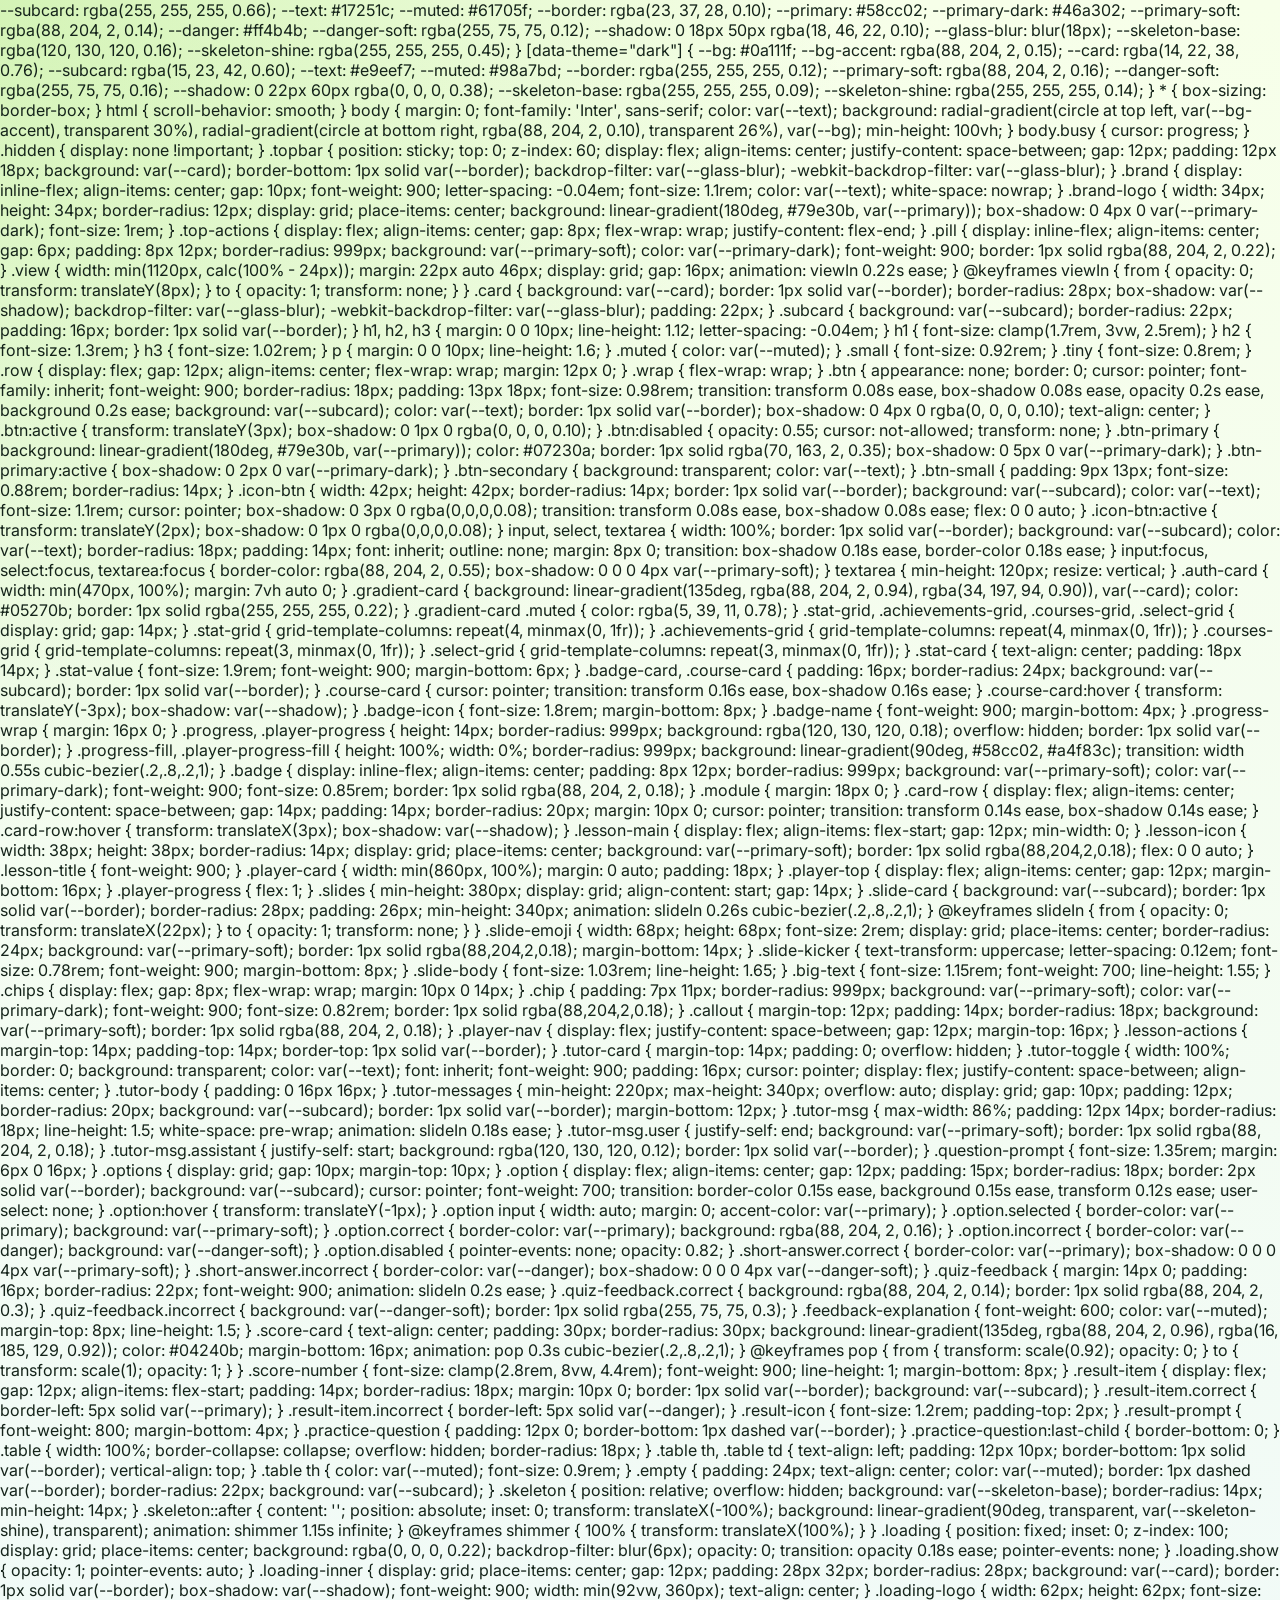
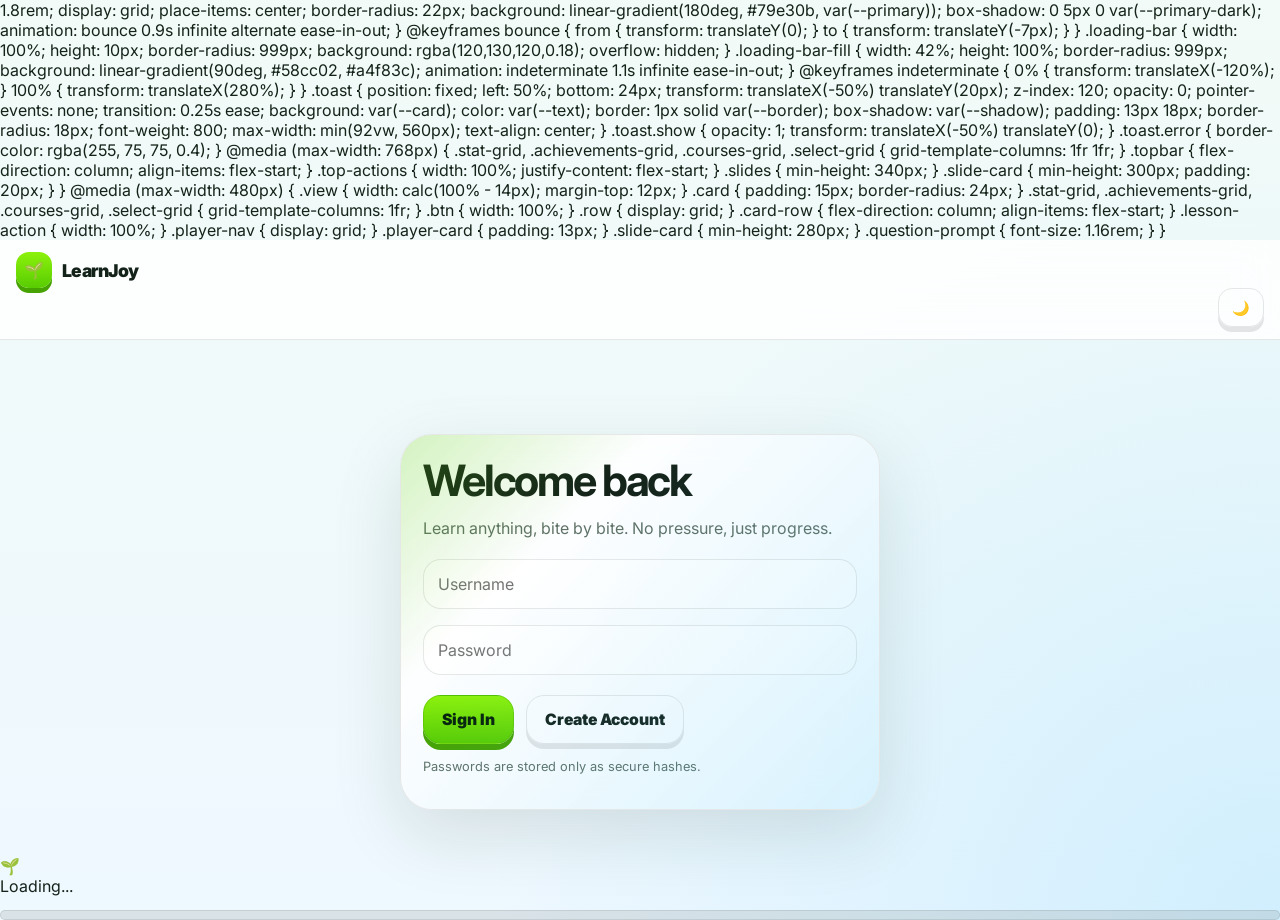
==== commit 17489def: "Improve LearnJoy frontend architecture and functionality * **Refactor application structure**: Split" ====
--- a/index.html
+++ b/index.html
@@ -8,52 +8,41 @@
   <link rel="preconnect" href="https://fonts.googleapis.com">
   <link rel="preconnect" href="https://fonts.gstatic.com" crossorigin>
   <link href="https://fonts.googleapis.com/css2?family=Inter:wght@400;600;700;800;900&display=swap" rel="stylesheet">
-  <style>
-    :root {
-      --bg: #f7ffe9;
-      --bg-2: #eef8ff;
-      --card: rgba(255, 255, 255, 0.84);
-      --subcard: rgba(255, 255, 255, 0.68);
-      --text: #14231a;
-      --muted: #5f7166;
-      --border: rgba(20, 35, 26, 0.10);
+  <link rel="stylesheet" href="src/css/styles.css">
+</head>
+<body>
+      --subcard: rgba(255, 255, 255, 0.66);
+      --text: #17251c;
+      --muted: #61705f;
+      --border: rgba(23, 37, 28, 0.10);
       --primary: #58cc02;
-      --primary-2: #8cf20b;
       --primary-dark: #46a302;
       --primary-soft: rgba(88, 204, 2, 0.14);
-      --accent: #16a34a;
       --danger: #ff4b4b;
       --danger-soft: rgba(255, 75, 75, 0.12);
-      --shadow: 0 24px 70px rgba(14, 42, 20, 0.12);
-      --shadow-soft: 0 10px 30px rgba(14, 42, 20, 0.08);
-      --glass-blur: blur(20px);
+      --shadow: 0 18px 50px rgba(18, 46, 22, 0.10);
+      --glass-blur: blur(18px);
       --skeleton-base: rgba(120, 130, 120, 0.16);
-      --skeleton-shine: rgba(255, 255, 255, 0.5);
-      --orb-1: rgba(88, 204, 2, 0.22);
-      --orb-2: rgba(56, 189, 248, 0.16);
-      --orb-3: rgba(168, 85, 247, 0.10);
+      --skeleton-shine: rgba(255, 255, 255, 0.45);
     }
 
     [data-theme="dark"] {
-      --bg: #070d18;
-      --bg-2: #0b1220;
-      --card: rgba(12, 20, 36, 0.78);
-      --subcard: rgba(15, 23, 42, 0.62);
-      --text: #eaf1f9;
+      --bg: #0a111f;
+      --bg-accent: rgba(88, 204, 2, 0.15);
+      --card: rgba(14, 22, 38, 0.76);
+      --subcard: rgba(15, 23, 42, 0.60);
+      --text: #e9eef7;
       --muted: #98a7bd;
       --border: rgba(255, 255, 255, 0.12);
       --primary-soft: rgba(88, 204, 2, 0.16);
       --danger-soft: rgba(255, 75, 75, 0.16);
-      --shadow: 0 30px 80px rgba(0, 0, 0, 0.42);
-      --shadow-soft: 0 12px 34px rgba(0, 0, 0, 0.26);
+      --shadow: 0 22px 60px rgba(0, 0, 0, 0.38);
       --skeleton-base: rgba(255, 255, 255, 0.09);
-      --skeleton-shine: rgba(255, 255, 255, 0.13);
-      --orb-1: rgba(88, 204, 2, 0.16);
-      --orb-2: rgba(56, 189, 248, 0.12);
-      --orb-3: rgba(168, 85, 247, 0.10);
+      --skeleton-shine: rgba(255, 255, 255, 0.14);
     }
 
     * { box-sizing: border-box; }
+
     html { scroll-behavior: smooth; }
 
     body {
@@ -61,40 +50,13 @@
       font-family: 'Inter', sans-serif;
       color: var(--text);
       background:
-        radial-gradient(circle at top left, var(--orb-1), transparent 30%),
-        radial-gradient(circle at bottom right, var(--orb-2), transparent 28%),
-        linear-gradient(180deg, var(--bg), var(--bg-2));
+        radial-gradient(circle at top left, var(--bg-accent), transparent 30%),
+        radial-gradient(circle at bottom right, rgba(88, 204, 2, 0.10), transparent 26%),
+        var(--bg);
       min-height: 100vh;
-      overflow-x: hidden;
     }
 
     body.busy { cursor: progress; }
-    body.modal-open { overflow: hidden; }
-
-    .bg-orbs {
-      position: fixed;
-      inset: 0;
-      pointer-events: none;
-      z-index: 0;
-      overflow: hidden;
-    }
-
-    .orb {
-      position: absolute;
-      border-radius: 50%;
-      filter: blur(48px);
-      opacity: 0.65;
-      animation: float 16s ease-in-out infinite;
-    }
-
-    .orb-1 { width: 320px; height: 320px; background: var(--orb-1); top: -80px; left: -60px; }
-    .orb-2 { width: 280px; height: 280px; background: var(--orb-2); bottom: -70px; right: -40px; animation-delay: -4s; }
-    .orb-3 { width: 220px; height: 220px; background: var(--orb-3); top: 35%;; left: 55%; animation-delay: -8s; }
-
-    @keyframes float {
-      0%, 100% { transform: translateY(0) translateX(0) scale(1); }
-      50% { transform: translateY(-22px) translateX(14px) scale(1.06); }
-    }
 
     .hidden { display: none !important; }
 
@@ -102,22 +64,15 @@
       position: sticky;
       top: 0;
       z-index: 60;
-      padding: 12px 16px;
+      display: flex;
+      align-items: center;
+      justify-content: space-between;
+      gap: 12px;
+      padding: 12px 18px;
       background: var(--card);
       border-bottom: 1px solid var(--border);
       backdrop-filter: var(--glass-blur);
       -webkit-backdrop-filter: var(--glass-blur);
-    }
-
-    body.focus .topbar { display: none; }
-
-    .topbar-inner {
-      width: min(1120px, 100%);
-      margin: 0 auto;
-      display: flex;
-      align-items: center;
-      justify-content: space-between;
-      gap: 12px;
     }
 
     .brand {
@@ -132,13 +87,13 @@
     }
 
     .brand-logo {
-      width: 36px;
-      height: 36px;
-      border-radius: 13px;
+      width: 34px;
+      height: 34px;
+      border-radius: 12px;
       display: grid;
       place-items: center;
-      background: linear-gradient(180deg, var(--primary-2), var(--primary));
-      box-shadow: 0 5px 0 var(--primary-dark);
+      background: linear-gradient(180deg, #79e30b, var(--primary));
+      box-shadow: 0 4px 0 var(--primary-dark);
       font-size: 1rem;
     }
 
@@ -154,41 +109,31 @@
       display: inline-flex;
       align-items: center;
       gap: 6px;
-      padding: 9px 12px;
+      padding: 8px 12px;
       border-radius: 999px;
       background: var(--primary-soft);
       color: var(--primary-dark);
       font-weight: 900;
       border: 1px solid rgba(88, 204, 2, 0.22);
-      box-shadow: var(--shadow-soft);
-    }
-
-    main { position: relative; z-index: 1; }
+    }
 
     .view {
       width: min(1120px, calc(100% - 24px));
       margin: 22px auto 46px;
       display: grid;
       gap: 16px;
-      animation: viewIn 0.24s ease;
-    }
-
-    .focus-view {
-      width: min(920px, calc(100% - 18px));
-      min-height: calc(100dvh - 34px);
-      align-content: center;
-      margin: 12px auto 20px;
+      animation: viewIn 0.22s ease;
     }
 
     @keyframes viewIn {
-      from { opacity: 0; transform: translateY(10px) scale(0.995); }
+      from { opacity: 0; transform: translateY(8px); }
       to { opacity: 1; transform: none; }
     }
 
     .card {
       background: var(--card);
       border: 1px solid var(--border);
-      border-radius: 32px;
+      border-radius: 28px;
       box-shadow: var(--shadow);
       backdrop-filter: var(--glass-blur);
       -webkit-backdrop-filter: var(--glass-blur);
@@ -197,17 +142,16 @@
 
     .subcard {
       background: var(--subcard);
-      border-radius: 24px;
+      border-radius: 22px;
       padding: 16px;
       border: 1px solid var(--border);
-      box-shadow: var(--shadow-soft);
-    }
-
-    h1, h2, h3 { margin: 0 0 10px; line-height: 1.1; letter-spacing: -0.05em; }
-    h1 { font-size: clamp(1.8rem, 3.4vw, 2.7rem); }
-    h2 { font-size: 1.35rem; }
-    h3 { font-size: 1.04rem; }
-    p { margin: 0 0 10px; line-height: 1.65; }
+    }
+
+    h1, h2, h3 { margin: 0 0 10px; line-height: 1.12; letter-spacing: -0.04em; }
+    h1 { font-size: clamp(1.7rem, 3vw, 2.5rem); }
+    h2 { font-size: 1.3rem; }
+    h3 { font-size: 1.02rem; }
+    p { margin: 0 0 10px; line-height: 1.6; }
 
     .muted { color: var(--muted); }
     .small { font-size: 0.92rem; }
@@ -230,53 +174,43 @@
       font-family: inherit;
       font-weight: 900;
       border-radius: 18px;
-      padding: 14px 18px;
+      padding: 13px 18px;
       font-size: 0.98rem;
-      transition: transform 0.08s ease, box-shadow 0.08s ease, opacity 0.2s ease, background 0.2s ease, filter .2s ease;
+      transition: transform 0.08s ease, box-shadow 0.08s ease, opacity 0.2s ease, background 0.2s ease;
       background: var(--subcard);
       color: var(--text);
       border: 1px solid var(--border);
-      box-shadow: 0 5px 0 rgba(0, 0, 0, 0.10);
+      box-shadow: 0 4px 0 rgba(0, 0, 0, 0.10);
       text-align: center;
     }
 
-    .btn:hover { filter: brightness(1.02); }
-    .btn:active { transform: translateY(4px); box-shadow: 0 1px 0 rgba(0, 0, 0, 0.10); }
-    .btn:disabled { opacity: 0.52; cursor: not-allowed; transform: none; }
+    .btn:active { transform: translateY(3px); box-shadow: 0 1px 0 rgba(0, 0, 0, 0.10); }
+    .btn:disabled { opacity: 0.55; cursor: not-allowed; transform: none; }
 
     .btn-primary {
-      background: linear-gradient(180deg, var(--primary-2), var(--primary));
-      color: #06230a;
+      background: linear-gradient(180deg, #79e30b, var(--primary));
+      color: #07230a;
       border: 1px solid rgba(70, 163, 2, 0.35);
-      box-shadow: 0 6px 0 var(--primary-dark);
+      box-shadow: 0 5px 0 var(--primary-dark);
     }
 
     .btn-primary:active { box-shadow: 0 2px 0 var(--primary-dark); }
 
     .btn-secondary { background: transparent; color: var(--text); }
-    .btn-ghost {
-      background: transparent;
-      border: 1px dashed var(--border);
-      box-shadow: none;
-      color: var(--muted);
-    }
-
-    .btn-small { padding: 10px 13px; font-size: 0.88rem; border-radius: 14px; }
+    .btn-small { padding: 9px 13px; font-size: 0.88rem; border-radius: 14px; }
 
     .icon-btn {
-      width: 44px;
-      height: 44px;
-      border-radius: 15px;
+      width: 42px;
+      height: 42px;
+      border-radius: 14px;
       border: 1px solid var(--border);
       background: var(--subcard);
       color: var(--text);
-      font-size: 1.05rem;
+      font-size: 1.1rem;
       cursor: pointer;
-      box-shadow: 0 4px 0 rgba(0,0,0,0.08);
+      box-shadow: 0 3px 0 rgba(0,0,0,0.08);
       transition: transform 0.08s ease, box-shadow 0.08s ease;
       flex: 0 0 auto;
-      display: inline-grid;
-      place-items: center;
     }
 
     .icon-btn:active { transform: translateY(2px); box-shadow: 0 1px 0 rgba(0,0,0,0.08); }
@@ -296,46 +230,22 @@
 
     input:focus, select:focus, textarea:focus {
       border-color: rgba(88, 204, 2, 0.55);
-      box-shadow: 0 0 0 5px var(--primary-soft);
-    }
-
-    textarea { min-height: 126px; resize: vertical; line-height: 1.55; }
+      box-shadow: 0 0 0 4px var(--primary-soft);
+    }
+
+    textarea { min-height: 120px; resize: vertical; }
 
     .auth-card {
-      width: min(480px, 100%);
-      margin: 8vh auto 0;
-      position: relative;
-      overflow: hidden;
-    }
-
-    .auth-card:before {
-      content: '';
-      position: absolute;
-      inset: -2px;
-      background: linear-gradient(135deg, rgba(88,204,2,.25), transparent 30%, rgba(56,189,248,.18));
-      pointer-events: none;
+      width: min(470px, 100%);
+      margin: 7vh auto 0;
     }
 
     .gradient-card {
       background:
-        linear-gradient(135deg, rgba(88, 204, 2, 0.95), rgba(34, 197, 94, 0.9)),
+        linear-gradient(135deg, rgba(88, 204, 2, 0.94), rgba(34, 197, 94, 0.90)),
         var(--card);
       color: #05270b;
       border: 1px solid rgba(255, 255, 255, 0.22);
-      position: relative;
-      overflow: hidden;
-    }
-
-    .gradient-card:after {
-      content: '';
-      position: absolute;
-      width: 220px;
-      height: 220px;
-      right: -60px;
-      top: -80px;
-      border-radius: 50%;
-      background: rgba(255,255,255,0.16);
-      filter: blur(10px);
     }
 
     .gradient-card .muted { color: rgba(5, 39, 11, 0.78); }
@@ -350,21 +260,20 @@
     .courses-grid { grid-template-columns: repeat(3, minmax(0, 1fr)); }
     .select-grid { grid-template-columns: repeat(3, minmax(0, 1fr)); }
 
-    .stat-card { text-align: center; padding: 20px 14px; }
-    .stat-value { font-size: 2rem; font-weight: 900; margin-bottom: 6px; }
+    .stat-card { text-align: center; padding: 18px 14px; }
+    .stat-value { font-size: 1.9rem; font-weight: 900; margin-bottom: 6px; }
 
     .badge-card, .course-card {
       padding: 16px;
-      border-radius: 26px;
+      border-radius: 24px;
       background: var(--subcard);
       border: 1px solid var(--border);
-      box-shadow: var(--shadow-soft);
-    }
-
-    .course-card { cursor: pointer; transition: transform 0.18s ease, box-shadow 0.18s ease; }
-    .course-card:hover { transform: translateY(-4px); box-shadow: var(--shadow); }
-
-    .badge-icon { font-size: 1.9rem; margin-bottom: 8px; }
+    }
+
+    .course-card { cursor: pointer; transition: transform 0.16s ease, box-shadow 0.16s ease; }
+    .course-card:hover { transform: translateY(-3px); box-shadow: var(--shadow); }
+
+    .badge-icon { font-size: 1.8rem; margin-bottom: 8px; }
     .badge-name { font-weight: 900; margin-bottom: 4px; }
 
     .progress-wrap { margin: 16px 0; }
@@ -375,27 +284,15 @@
       background: rgba(120, 130, 120, 0.18);
       overflow: hidden;
       border: 1px solid var(--border);
-      box-shadow: inset 0 1px 2px rgba(0,0,0,0.06);
     }
 
     .progress-fill, .player-progress-fill {
       height: 100%;
       width: 0%;
       border-radius: 999px;
-      background: linear-gradient(90deg, var(--primary), var(--primary-2));
-      transition: width 0.6s cubic-bezier(.2,.8,.2,1);
-      position: relative;
-    }
-
-    .progress-fill:after, .player-progress-fill:after {
-      content: '';
-      position: absolute;
-      inset: 0;
-      background: linear-gradient(90deg, transparent, rgba(255,255,255,.35), transparent);
-      animation: sheen 1.8s infinite;
-    }
-
-    @keyframes sheen { 100% { transform: translateX(100%); } }
+      background: linear-gradient(90deg, #58cc02, #a4f83c);
+      transition: width 0.55s cubic-bezier(.2,.8,.2,1);
+    }
 
     .badge {
       display: inline-flex;
@@ -417,13 +314,13 @@
       justify-content: space-between;
       gap: 14px;
       padding: 14px;
-      border-radius: 22px;
+      border-radius: 20px;
       margin: 10px 0;
       cursor: pointer;
-      transition: transform 0.16s ease, box-shadow 0.16s ease;
-    }
-
-    .card-row:hover { transform: translateX(4px); box-shadow: var(--shadow-soft); }
+      transition: transform 0.14s ease, box-shadow 0.14s ease;
+    }
+
+    .card-row:hover { transform: translateX(3px); box-shadow: var(--shadow); }
 
     .lesson-main {
       display: flex;
@@ -433,119 +330,76 @@
     }
 
     .lesson-icon {
-      width: 42px;
-      height: 42px;
-      border-radius: 15px;
+      width: 38px;
+      height: 38px;
+      border-radius: 14px;
       display: grid;
       place-items: center;
       background: var(--primary-soft);
       border: 1px solid rgba(88,204,2,0.18);
       flex: 0 0 auto;
-      font-size: 1.05rem;
     }
 
     .lesson-title { font-weight: 900; }
 
-    .player-shell {
-      width: min(880px, 100%);
+    .player-card {
+      width: min(860px, 100%);
       margin: 0 auto;
       padding: 18px;
-      display: grid;
-      gap: 14px;
-      min-height: min(780px, calc(100dvh - 36px));
-      align-content: center;
-      position: relative;
-      overflow: hidden;
-    }
-
-    .player-shell:before {
-      content: '';
-      position: absolute;
-      inset: 0;
-      background: linear-gradient(180deg, rgba(88,204,2,0.07), transparent 24%);
-      pointer-events: none;
     }
 
     .player-top {
-      display: grid;
-      grid-template-columns: auto 1fr auto auto;
+      display: flex;
       align-items: center;
       gap: 12px;
-      position: relative;
-      z-index: 1;
-    }
-
-    .player-meta { min-width: 0; }
-    .player-title {
-      font-weight: 900;
-      letter-spacing: -0.03em;
-      margin-bottom: 7px;
-      white-space: nowrap;
-      overflow: hidden;
-      text-overflow: ellipsis;
-    }
-
-    .player-count {
-      padding: 8px 10px;
-      border-radius: 999px;
+      margin-bottom: 16px;
+    }
+
+    .player-progress { flex: 1; }
+
+    .slides {
+      min-height: 380px;
+      display: grid;
+      align-content: start;
+      gap: 14px;
+    }
+
+    .slide-card {
       background: var(--subcard);
       border: 1px solid var(--border);
-      font-weight: 900;
-      font-size: 0.84rem;
-      color: var(--muted);
-    }
-
-    .slides {
-      min-height: 430px;
-      display: grid;
-      align-content: stretch;
-      position: relative;
-      z-index: 1;
-    }
-
-    .slide-card {
-      background:
-        linear-gradient(180deg, rgba(255,255,255,0.06), transparent 18%),
-        var(--subcard);
-      border: 1px solid var(--border);
-      border-radius: 34px;
-      padding: 30px;
-      min-height: 400px;
-      box-shadow: var(--shadow-soft);
-      animation: slideIn 0.28s cubic-bezier(.2,.8,.2,1);
-      display: grid;
-      align-content: start;
+      border-radius: 28px;
+      padding: 26px;
+      min-height: 340px;
+      animation: slideIn 0.26s cubic-bezier(.2,.8,.2,1);
     }
 
     @keyframes slideIn {
-      from { opacity: 0; transform: translateX(26px) scale(0.99); }
+      from { opacity: 0; transform: translateX(22px); }
       to { opacity: 1; transform: none; }
     }
 
     .slide-emoji {
-      width: 76px;
-      height: 76px;
-      font-size: 2.15rem;
+      width: 68px;
+      height: 68px;
+      font-size: 2rem;
       display: grid;
       place-items: center;
-      border-radius: 26px;
-      background: linear-gradient(180deg, rgba(88,204,2,0.20), rgba(88,204,2,0.10));
+      border-radius: 24px;
+      background: var(--primary-soft);
       border: 1px solid rgba(88,204,2,0.18);
-      margin-bottom: 16px;
-      box-shadow: var(--shadow-soft);
+      margin-bottom: 14px;
     }
 
     .slide-kicker {
       text-transform: uppercase;
-      letter-spacing: 0.14em;
-      font-size: 0.76rem;
+      letter-spacing: 0.12em;
+      font-size: 0.78rem;
       font-weight: 900;
       margin-bottom: 8px;
-      color: var(--muted);
-    }
-
-    .slide-body { font-size: 1.04rem; line-height: 1.7; }
-    .big-text { font-size: 1.16rem; font-weight: 800; line-height: 1.6; }
+    }
+
+    .slide-body { font-size: 1.03rem; line-height: 1.65; }
+    .big-text { font-size: 1.15rem; font-weight: 700; line-height: 1.55; }
 
     .chips {
       display: flex;
@@ -555,7 +409,7 @@
     }
 
     .chip {
-      padding: 8px 11px;
+      padding: 7px 11px;
       border-radius: 999px;
       background: var(--primary-soft);
       color: var(--primary-dark);
@@ -566,41 +420,100 @@
 
     .callout {
       margin-top: 12px;
-      padding: 15px;
-      border-radius: 20px;
+      padding: 14px;
+      border-radius: 18px;
       background: var(--primary-soft);
       border: 1px solid rgba(88, 204, 2, 0.18);
-      line-height: 1.6;
-      animation: slideIn .18s ease;
     }
 
     .player-nav {
+      display: flex;
+      justify-content: space-between;
+      gap: 12px;
+      margin-top: 16px;
+    }
+
+    .lesson-actions {
+      margin-top: 14px;
+      padding-top: 14px;
+      border-top: 1px solid var(--border);
+    }
+
+    .tutor-card { margin-top: 14px; padding: 0; overflow: hidden; }
+
+    .tutor-toggle {
+      width: 100%;
+      border: 0;
+      background: transparent;
+      color: var(--text);
+      font: inherit;
+      font-weight: 900;
+      padding: 16px;
+      cursor: pointer;
+      display: flex;
+      justify-content: space-between;
+      align-items: center;
+    }
+
+    .tutor-body { padding: 0 16px 16px; }
+
+    .tutor-messages {
+      min-height: 220px;
+      max-height: 340px;
+      overflow: auto;
       display: grid;
-      grid-template-columns: 1fr 1fr;
-      gap: 12px;
-      position: relative;
-      z-index: 1;
-    }
-
-    .finish-actions {
+      gap: 10px;
+      padding: 12px;
+      border-radius: 20px;
+      background: var(--subcard);
+      border: 1px solid var(--border);
+      margin-bottom: 12px;
+    }
+
+    .tutor-msg {
+      max-width: 86%;
+      padding: 12px 14px;
+      border-radius: 18px;
+      line-height: 1.5;
+      white-space: pre-wrap;
+      animation: slideIn 0.18s ease;
+    }
+
+    .tutor-msg.user {
+      justify-self: end;
+      background: var(--primary-soft);
+      border: 1px solid rgba(88, 204, 2, 0.18);
+    }
+
+    .tutor-msg.assistant {
+      justify-self: start;
+      background: rgba(120, 130, 120, 0.12);
+      border: 1px solid var(--border);
+    }
+
+    .question-prompt {
+      font-size: 1.35rem;
+      margin: 6px 0 16px;
+    }
+
+    .options {
       display: grid;
-      gap: 12px;
-      margin-top: 18px;
+      gap: 10px;
+      margin-top: 10px;
     }
 
     .option {
       display: flex;
       align-items: center;
       gap: 12px;
-      padding: 16px;
-      border-radius: 20px;
+      padding: 15px;
+      border-radius: 18px;
       border: 2px solid var(--border);
       background: var(--subcard);
       cursor: pointer;
-      font-weight: 800;
+      font-weight: 700;
       transition: border-color 0.15s ease, background 0.15s ease, transform 0.12s ease;
       user-select: none;
-      box-shadow: var(--shadow-soft);
     }
 
     .option:hover { transform: translateY(-1px); }
@@ -608,44 +521,17 @@
     .option.selected { border-color: var(--primary); background: var(--primary-soft); }
     .option.correct { border-color: var(--primary); background: rgba(88, 204, 2, 0.16); }
     .option.incorrect { border-color: var(--danger); background: var(--danger-soft); }
-    .option.disabled { pointer-events: none; opacity: 0.84; }
-
-    .option-marker {
-      width: 34px;
-      height: 34px;
-      border-radius: 12px;
-      display: grid;
-      place-items: center;
-      background: rgba(120,130,120,0.12);
-      border: 1px solid var(--border);
-      font-weight: 900;
-      flex: 0 0 auto;
-    }
-
-    .option.selected .option-marker,
-    .option.correct .option-marker {
-      background: var(--primary);
-      color: #06230a;
-      border-color: rgba(70,163,2,.35);
-    }
-
-    .option.incorrect .option-marker {
-      background: var(--danger);
-      color: white;
-      border-color: rgba(255,75,75,.35);
-    }
-
-    .short-answer.correct { border-color: var(--primary); box-shadow: 0 0 0 5px var(--primary-soft); }
-    .short-answer.incorrect { border-color: var(--danger); box-shadow: 0 0 0 5px var(--danger-soft); }
+    .option.disabled { pointer-events: none; opacity: 0.82; }
+
+    .short-answer.correct { border-color: var(--primary); box-shadow: 0 0 0 4px var(--primary-soft); }
+    .short-answer.incorrect { border-color: var(--danger); box-shadow: 0 0 0 4px var(--danger-soft); }
 
     .quiz-feedback {
       margin: 14px 0;
-      padding: 17px;
-      border-radius: 24px;
+      padding: 16px;
+      border-radius: 22px;
       font-weight: 900;
       animation: slideIn 0.2s ease;
-      position: relative;
-      z-index: 1;
     }
 
     .quiz-feedback.correct {
@@ -662,27 +548,26 @@
       font-weight: 600;
       color: var(--muted);
       margin-top: 8px;
-      line-height: 1.55;
+      line-height: 1.5;
     }
 
     .score-card {
       text-align: center;
-      padding: 34px;
-      border-radius: 34px;
+      padding: 30px;
+      border-radius: 30px;
       background: linear-gradient(135deg, rgba(88, 204, 2, 0.96), rgba(16, 185, 129, 0.92));
       color: #04240b;
       margin-bottom: 16px;
-      animation: pop 0.32s cubic-bezier(.2,.8,.2,1);
-      box-shadow: var(--shadow);
+      animation: pop 0.3s cubic-bezier(.2,.8,.2,1);
     }
 
     @keyframes pop {
-      from { transform: scale(0.9); opacity: 0; }
+      from { transform: scale(0.92); opacity: 0; }
       to { transform: scale(1); opacity: 1; }
     }
 
     .score-number {
-      font-size: clamp(3rem, 9vw, 4.8rem);
+      font-size: clamp(2.8rem, 8vw, 4.4rem);
       font-weight: 900;
       line-height: 1;
       margin-bottom: 8px;
@@ -692,21 +577,20 @@
       display: flex;
       gap: 12px;
       align-items: flex-start;
-      padding: 15px;
-      border-radius: 22px;
+      padding: 14px;
+      border-radius: 18px;
       margin: 10px 0;
       border: 1px solid var(--border);
       background: var(--subcard);
-      box-shadow: var(--shadow-soft);
-    }
-
-    .result-item.correct { border-left: 6px solid var(--primary); }
-    .result-item.incorrect { border-left: 6px solid var(--danger); }
+    }
+
+    .result-item.correct { border-left: 5px solid var(--primary); }
+    .result-item.incorrect { border-left: 5px solid var(--danger); }
     .result-icon { font-size: 1.2rem; padding-top: 2px; }
-    .result-prompt { font-weight: 900; margin-bottom: 4px; }
+    .result-prompt { font-weight: 800; margin-bottom: 4px; }
 
     .practice-question {
-      padding: 14px 0;
+      padding: 12px 0;
       border-bottom: 1px dashed var(--border);
     }
 
@@ -716,7 +600,7 @@
       width: 100%;
       border-collapse: collapse;
       overflow: hidden;
-      border-radius: 20px;
+      border-radius: 18px;
     }
 
     .table th, .table td {
@@ -729,11 +613,11 @@
     .table th { color: var(--muted); font-size: 0.9rem; }
 
     .empty {
-      padding: 26px;
+      padding: 24px;
       text-align: center;
       color: var(--muted);
       border: 1px dashed var(--border);
-      border-radius: 24px;
+      border-radius: 22px;
       background: var(--subcard);
     }
 
@@ -751,206 +635,76 @@
       inset: 0;
       transform: translateX(-100%);
       background: linear-gradient(90deg, transparent, var(--skeleton-shine), transparent);
-      animation: shimmer 1.1s infinite;
+      animation: shimmer 1.15s infinite;
     }
 
     @keyframes shimmer { 100% { transform: translateX(100%); } }
-
-    .modal {
-      position: fixed;
-      inset: 0;
-      z-index: 110;
-      display: grid;
-      place-items: center;
-      padding: 18px;
-      animation: viewIn .18s ease;
-    }
-
-    .modal-backdrop {
-      position: absolute;
-      inset: 0;
-      background: rgba(0,0,0,0.32);
-      backdrop-filter: blur(8px);
-    }
-
-    .modal-card {
-      position: relative;
-      width: min(700px, 100%);
-      max-height: min(84vh, 860px);
-      display: grid;
-      grid-template-rows: auto 1fr auto;
-      gap: 12px;
-      padding: 18px;
-    }
-
-    .modal-header {
-      display: flex;
-      align-items: flex-start;
-      justify-content: space-between;
-      gap: 12px;
-    }
-
-    .modal-input {
-      display: grid;
-      grid-template-columns: 1fr auto;
-      gap: 10px;
-    }
-
-    .tutor-messages {
-      min-height: 260px;
-      max-height: 52vh;
-      overflow: auto;
-      display: grid;
-      gap: 10px;
-      padding: 12px;
-      border-radius: 24px;
-      background: var(--subcard);
-      border: 1px solid var(--border);
-    }
-
-    .tutor-msg {
-      max-width: 86%;
-      padding: 12px 14px;
-      border-radius: 18px;
-      line-height: 1.55;
-      white-space: pre-wrap;
-      animation: slideIn 0.18s ease;
-    }
-
-    .tutor-msg.user {
-      justify-self: end;
-      background: var(--primary-soft);
-      border: 1px solid rgba(88, 204, 2, 0.18);
-    }
-
-    .tutor-msg.assistant {
-      justify-self: start;
-      background: rgba(120, 130, 120, 0.12);
-      border: 1px solid var(--border);
-    }
-
-    .tutor-msg.typing {
-      display: flex;
-      gap: 6px;
-      align-items: center;
-      min-width: 74px;
-      justify-content: center;
-    }
-
-    .dot {
-      width: 8px;
-      height: 8px;
-      border-radius: 50%;
-      background: var(--muted);
-      animation: dotBounce 0.9s infinite ease-in-out;
-    }
-
-    .dot:nth-child(2) { animation-delay: .12s; }
-    .dot:nth-child(3) { animation-delay: .24s; }
-
-    @keyframes dotBounce {
-      0%, 100% { transform: translateY(0); opacity: .55; }
-      50% { transform: translateY(-4px); opacity: 1; }
-    }
 
     .loading {
       position: fixed;
       inset: 0;
-      z-index: 130;
+      z-index: 100;
       display: grid;
       place-items: center;
+      background: rgba(0, 0, 0, 0.22);
+      backdrop-filter: blur(6px);
       opacity: 0;
+      transition: opacity 0.18s ease;
       pointer-events: none;
-      transition: opacity 0.18s ease;
     }
 
     .loading.show { opacity: 1; pointer-events: auto; }
 
-    .loading-backdrop {
-      position: absolute;
-      inset: 0;
-      background:
-        radial-gradient(circle at top left, rgba(88,204,2,0.18), transparent 30%),
-        rgba(0,0,0,0.24);
-      backdrop-filter: blur(10px);
-    }
-
-    .loading-card {
-      position: relative;
+    .loading-inner {
       display: grid;
       place-items: center;
-      gap: 13px;
-      padding: 30px 28px;
-      border-radius: 34px;
+      gap: 12px;
+      padding: 28px 32px;
+      border-radius: 28px;
       background: var(--card);
       border: 1px solid var(--border);
       box-shadow: var(--shadow);
-      width: min(92vw, 380px);
+      font-weight: 900;
+      width: min(92vw, 360px);
       text-align: center;
-      overflow: hidden;
-    }
-
-    .loading-card:before {
-      content: '';
-      position: absolute;
-      inset: -2px;
-      background: linear-gradient(135deg, rgba(88,204,2,.22), transparent 30%, rgba(56,189,248,.18));
-      pointer-events: none;
-    }
-
-    .loading-mascot {
-      width: 76px;
-      height: 76px;
-      font-size: 2.1rem;
+    }
+
+    .loading-logo {
+      width: 62px;
+      height: 62px;
+      font-size: 1.8rem;
       display: grid;
       place-items: center;
-      border-radius: 26px;
-      background: linear-gradient(180deg, var(--primary-2), var(--primary));
-      box-shadow: 0 7px 0 var(--primary-dark);
-      animation: mascotBounce 0.85s infinite alternate ease-in-out;
-    }
-
-    @keyframes mascotBounce {
-      from { transform: translateY(0) rotate(-2deg); }
-      to { transform: translateY(-8px) rotate(2deg); }
-    }
-
-    .loading-title { font-weight: 900; font-size: 1.1rem; }
-    .loading-sub { color: var(--muted); font-size: .92rem; margin-top: -6px; }
-
-    .loading-track {
+      border-radius: 22px;
+      background: linear-gradient(180deg, #79e30b, var(--primary));
+      box-shadow: 0 5px 0 var(--primary-dark);
+      animation: bounce 0.9s infinite alternate ease-in-out;
+    }
+
+    @keyframes bounce {
+      from { transform: translateY(0); }
+      to { transform: translateY(-7px); }
+    }
+
+    .loading-bar {
       width: 100%;
-      height: 12px;
+      height: 10px;
       border-radius: 999px;
       background: rgba(120,130,120,0.18);
       overflow: hidden;
-      border: 1px solid var(--border);
-    }
-
-    .loading-fill {
-      width: 0%;
+    }
+
+    .loading-bar-fill {
+      width: 42%;
       height: 100%;
       border-radius: 999px;
-      background: linear-gradient(90deg, var(--primary), var(--primary-2));
-      transition: width .35s ease;
-    }
-
-    .loading-fill.indeterminate {
-      width: 42%;
-      animation: indeterminate 1.05s infinite ease-in-out;
+      background: linear-gradient(90deg, #58cc02, #a4f83c);
+      animation: indeterminate 1.1s infinite ease-in-out;
     }
 
     @keyframes indeterminate {
-      0% { transform: translateX(-130%); }
-      100% { transform: translateX(300%); }
-    }
-
-    .loading-tip {
-      min-height: 18px;
-      color: var(--muted);
-      font-size: .86rem;
-      font-weight: 700;
-      animation: viewIn .2s ease;
+      0% { transform: translateX(-120%); }
+      100% { transform: translateX(280%); }
     }
 
     .toast {
@@ -958,7 +712,7 @@
       left: 50%;
       bottom: 24px;
       transform: translateX(-50%) translateY(20px);
-      z-index: 140;
+      z-index: 120;
       opacity: 0;
       pointer-events: none;
       transition: 0.25s ease;
@@ -966,7 +720,7 @@
       color: var(--text);
       border: 1px solid var(--border);
       box-shadow: var(--shadow);
-      padding: 14px 18px;
+      padding: 13px 18px;
       border-radius: 18px;
       font-weight: 800;
       max-width: min(92vw, 560px);
@@ -978,48 +732,38 @@
 
     @media (max-width: 768px) {
       .stat-grid, .achievements-grid, .courses-grid, .select-grid { grid-template-columns: 1fr 1fr; }
-      .topbar-inner { flex-direction: column; align-items: flex-start; }
+      .topbar { flex-direction: column; align-items: flex-start; }
       .top-actions { width: 100%; justify-content: flex-start; }
-      .slides { min-height: 370px; }
-      .slide-card { min-height: 330px; padding: 22px; }
-      .player-shell { min-height: calc(100dvh - 24px); padding: 14px; }
+      .slides { min-height: 340px; }
+      .slide-card { min-height: 300px; padding: 20px; }
     }
 
     @media (max-width: 480px) {
       .view { width: calc(100% - 14px); margin-top: 12px; }
-      .card { padding: 15px; border-radius: 26px; }
+      .card { padding: 15px; border-radius: 24px; }
       .stat-grid, .achievements-grid, .courses-grid, .select-grid { grid-template-columns: 1fr; }
       .btn { width: 100%; }
       .row { display: grid; }
       .card-row { flex-direction: column; align-items: flex-start; }
       .lesson-action { width: 100%; }
-      .player-nav { grid-template-columns: 1fr; }
-      .player-top { grid-template-columns: auto 1fr auto; }
-      .player-top .js-theme { display: none; }
-      .slide-card { min-height: 300px; }
+      .player-nav { display: grid; }
+      .player-card { padding: 13px; }
+      .slide-card { min-height: 280px; }
       .question-prompt { font-size: 1.16rem; }
-      .modal-card { max-height: 90vh; }
-      .tutor-messages { max-height: 56vh; }
     }
   </style>
+
+  <script src="src/js/app.js" defer></script>
 </head>
 <body>
-  <div class="bg-orbs">
-    <div class="orb orb-1"></div>
-    <div class="orb orb-2"></div>
-    <div class="orb orb-3"></div>
-  </div>
-
   <div class="topbar">
-    <div class="topbar-inner">
-      <div class="brand"><span class="brand-logo">🌱</span> LearnJoy</div>
-      <div class="top-actions">
-        <span id="streak-pill" class="pill hidden">🔥 0</span>
-        <button id="btn-dashboard" class="btn btn-secondary btn-small auth-only hidden">Dashboard</button>
-        <button id="btn-new-course" class="btn btn-secondary btn-small auth-only hidden">New Course</button>
-        <button class="icon-btn js-theme" aria-label="Toggle theme">🌙</button>
-        <button id="btn-logout" class="btn btn-secondary btn-small auth-only hidden">Logout</button>
-      </div>
+    <div class="brand"><span class="brand-logo">🌱</span> LearnJoy</div>
+    <div class="top-actions">
+      <span id="streak-pill" class="pill hidden">🔥 0</span>
+      <button id="btn-dashboard" class="btn btn-secondary btn-small auth-only hidden">Dashboard</button>
+      <button id="btn-new-course" class="btn btn-secondary btn-small auth-only hidden">New Course</button>
+      <button id="btn-theme" class="btn btn-secondary btn-small">🌙</button>
+      <button id="btn-logout" class="btn btn-secondary btn-small auth-only hidden">Logout</button>
     </div>
   </div>
 
@@ -1027,7 +771,7 @@
     <section id="view-login" class="view">
       <div class="card auth-card">
         <h1>Welcome back</h1>
-        <p class="muted">Learn anything, bite by bite. One card at a time.</p>
+        <p class="muted">Learn anything, bite by bite. No pressure, just progress.</p>
         <input id="login-username" placeholder="Username" autocomplete="username" autocapitalize="none">
         <input id="login-password" type="password" placeholder="Password" autocomplete="current-password">
         <div class="row">
@@ -1096,16 +840,12 @@
       </div>
     </section>
 
-    <section id="view-lesson" class="view focus-view hidden">
-      <div class="card player-shell">
+    <section id="view-lesson" class="view hidden">
+      <div class="card player-card">
         <div class="player-top">
           <button id="btn-lesson-back" class="icon-btn" aria-label="Back to course">←</button>
-          <div class="player-meta">
-            <div id="lesson-title-mini" class="player-title">Lesson</div>
-            <div class="player-progress"><div id="lesson-progress-fill" class="player-progress-fill"></div></div>
-          </div>
-          <div id="lesson-count" class="player-count">1/1</div>
-          <button class="icon-btn js-theme" aria-label="Toggle theme">🌙</button>
+          <div class="player-progress"><div id="lesson-progress-fill" class="player-progress-fill"></div></div>
+          <div id="lesson-count" class="muted small">1/1</div>
         </div>
 
         <div id="lesson-slides" class="slides"></div>
@@ -1114,58 +854,56 @@
           <button id="btn-slide-prev" class="btn btn-secondary">Back</button>
           <button id="btn-slide-next" class="btn btn-primary">Next</button>
         </div>
+
+        <div class="lesson-actions row">
+          <button id="btn-complete-lesson" class="btn btn-primary">Complete Lesson</button>
+          <button id="btn-take-quiz" class="btn btn-secondary">Take Quiz</button>
+        </div>
+
+        <div class="subcard tutor-card">
+          <button id="tutor-toggle" class="tutor-toggle" type="button">
+            <span>💬 AI Tutor</span>
+            <span id="tutor-chevron">▾</span>
+          </button>
+          <div id="tutor-body" class="tutor-body hidden">
+            <div id="tutor-messages" class="tutor-messages"></div>
+            <div class="row">
+              <input id="tutor-input" placeholder="Ask about this lesson...">
+              <button id="btn-tutor-send" class="btn btn-primary">Send</button>
+            </div>
+          </div>
+        </div>
       </div>
     </section>
 
-    <section id="view-quiz" class="view focus-view hidden">
-      <div class="card player-shell">
+    <section id="view-quiz" class="view hidden">
+      <div class="card player-card">
         <div class="player-top">
           <button id="btn-quiz-back" class="icon-btn" aria-label="Back to lesson">←</button>
-          <div class="player-meta">
-            <div id="quiz-title-mini" class="player-title">Quiz</div>
-            <div class="player-progress"><div id="quiz-progress-fill" class="player-progress-fill"></div></div>
-          </div>
-          <div id="quiz-count" class="player-count">1/5</div>
-          <button class="icon-btn js-theme" aria-label="Toggle theme">🌙</button>
+          <div class="player-progress"><div id="quiz-progress-fill" class="player-progress-fill"></div></div>
+          <div id="quiz-count" class="muted small">1/5</div>
         </div>
 
         <div id="quiz-slide" class="slides"></div>
         <div id="quiz-feedback" class="quiz-feedback hidden"></div>
 
         <div class="player-nav" id="quiz-nav">
-          <button id="btn-quiz-check" class="btn btn-primary" disabled>Check</button>
-          <button id="btn-quiz-next" class="btn btn-primary hidden">Continue</button>
+          <span></span>
+          <span style="display:flex; gap:12px;">
+            <button id="btn-quiz-check" class="btn btn-primary" disabled>Check</button>
+            <button id="btn-quiz-next" class="btn btn-primary hidden">Continue</button>
+          </span>
         </div>
       </div>
     </section>
   </main>
 
-  <div id="modal-tutor" class="modal hidden">
-    <div class="modal-backdrop" id="tutor-backdrop"></div>
-    <div class="card modal-card">
-      <div class="modal-header">
-        <div>
-          <h3>💬 AI Tutor</h3>
-          <p class="muted small">Lesson-scoped help, one question at a time.</p>
-        </div>
-        <button id="btn-tutor-close" class="icon-btn" aria-label="Close tutor">✕</button>
-      </div>
-      <div id="tutor-messages" class="tutor-messages"></div>
-      <div class="modal-input">
-        <input id="tutor-input" placeholder="Ask about this lesson...">
-        <button id="btn-tutor-send" class="btn btn-primary">Send</button>
-      </div>
-    </div>
-  </div>
-
   <div id="loading" class="loading">
-    <div class="loading-backdrop"></div>
-    <div class="loading-card">
-      <div class="loading-mascot">🌱</div>
-      <div id="loading-text" class="loading-title">Loading...</div>
-      <div id="loading-sub" class="loading-sub"></div>
-      <div class="loading-track"><div id="loading-fill" class="loading-fill"></div></div>
-      <div id="loading-tip" class="loading-tip"></div>
+    <div class="loading-inner">
+      <div class="loading-logo">🌱</div>
+      <div id="loading-text">Loading...</div>
+      <div class="loading-bar"><div class="loading-bar-fill"></div></div>
+      <div id="loading-tip" class="muted tiny"></div>
     </div>
   </div>
 
@@ -1182,8 +920,6 @@
       slides: [],
       slideIndex: 0,
       noteContent: '',
-      exerciseAttempts: {},
-      exerciseRevealed: {},
       quiz: null,
       quizIndex: 0,
       quizAnswers: [],
@@ -1206,7 +942,6 @@
       bindCourse();
       bindLesson();
       bindQuiz();
-      bindTutorModal();
       loadConfig();
 
       var token = lsGet('lj_token');
@@ -1273,83 +1008,48 @@
       document.querySelectorAll('.view').forEach(function (v) { v.classList.add('hidden'); });
       var el = $('view-' + name);
       if (el) el.classList.remove('hidden');
-
-      if (name === 'lesson' || name === 'quiz') document.body.classList.add('focus');
-      else document.body.classList.remove('focus');
-
-      if (!$('modal-tutor').classList.contains('hidden')) closeTutorModal();
-
       window.scrollTo(0, 0);
     }
 
     var loadingShowTimer = null;
     var loadingTipTimer = null;
     var loadingTipInterval = null;
-    var loadingProgressInterval = null;
-
-    function showLoading(text, sub, tips, progress) {
+
+    function showLoading(text) {
       clearTimeout(loadingShowTimer);
       clearTimeout(loadingTipTimer);
       clearInterval(loadingTipInterval);
-      clearInterval(loadingProgressInterval);
 
       $('loading-text').textContent = text || 'Loading...';
-      $('loading-sub').textContent = sub || '';
       $('loading-tip').textContent = '';
-
-      var fill = $('loading-fill');
-      fill.classList.remove('indeterminate');
-      fill.style.width = '0%';
 
       loadingShowTimer = setTimeout(function () {
         $('loading').classList.add('show');
         document.body.classList.add('busy');
-      }, 140);
-
-      if (progress) {
-        var pct = 7;
-        fill.style.width = pct + '%';
-        loadingProgressInterval = setInterval(function () {
-          if (pct < 82) pct += Math.random() * 9 + 3;
-          else if (pct < 94) pct += Math.random() * 2 + 0.4;
-          if (pct > 95) pct = 95;
-          fill.style.width = Math.floor(pct) + '%';
-        }, 620);
-      } else {
-        fill.classList.add('indeterminate');
-      }
+      }, 180);
 
       loadingTipTimer = setTimeout(function () {
-        var list = tips && tips.length ? tips : ['Almost there...'];
+        var tips = [
+          'Building bite-sized steps...',
+          'Polishing the cards...',
+          'Asking the AI nicely...',
+          'Almost there...'
+        ];
         var i = 0;
-        $('loading-tip').textContent = list[i];
+        $('loading-tip').textContent = tips[i];
         loadingTipInterval = setInterval(function () {
-          i = (i + 1) % list.length;
-          $('loading-tip').textContent = list[i];
-        }, 1550);
-      }, 950);
+          i = (i + 1) % tips.length;
+          $('loading-tip').textContent = tips[i];
+        }, 1500);
+      }, 1100);
     }
 
     function hideLoading() {
       clearTimeout(loadingShowTimer);
       clearTimeout(loadingTipTimer);
       clearInterval(loadingTipInterval);
-
-      var fill = $('loading-fill');
-
-      if (loadingProgressInterval) {
-        clearInterval(loadingProgressInterval);
-        loadingProgressInterval = null;
-        fill.classList.remove('indeterminate');
-        fill.style.width = '100%';
-        setTimeout(function () {
-          $('loading').classList.remove('show');
-          document.body.classList.remove('busy');
-        }, 180);
-      } else {
-        $('loading').classList.remove('show');
-        document.body.classList.remove('busy');
-      }
+      $('loading').classList.remove('show');
+      document.body.classList.remove('busy');
     }
 
     var toastTimer = null;
@@ -1418,17 +1118,17 @@
     function renderDashboardSkeleton() {
       $('welcome-card').innerHTML =
         '<div style="display:grid; gap:12px;">' +
-          skeletonBlock(36, 16) +
+          skeletonBlock(34, 16) +
           skeletonBlock(18, 12) +
-          '<div class="row">' + skeletonBlock(46, 18) + skeletonBlock(46, 18) + '</div>' +
+          '<div class="row">' + skeletonBlock(44, 16) + skeletonBlock(44, 16) + '</div>' +
         '</div>';
 
       $('stats-grid').innerHTML = [1, 2, 3, 4].map(function () {
-        return '<div class="card stat-card">' + skeletonBlock(40, 14) + '<div style="margin-top:10px;">' + skeletonBlock(14, 10) + '</div></div>';
+        return '<div class="card stat-card">' + skeletonBlock(38, 14) + '<div style="margin-top:10px;">' + skeletonBlock(14, 10) + '</div></div>';
       }).join('');
 
       $('achievements-grid').innerHTML = [1, 2, 3, 4].map(function () {
-        return '<div class="badge-card">' + skeletonBlock(44, 16) + '<div style="margin-top:10px;">' + skeletonBlock(14, 10) + '</div></div>';
+        return '<div class="badge-card">' + skeletonBlock(42, 16) + '<div style="margin-top:10px;">' + skeletonBlock(14, 10) + '</div></div>';
       }).join('');
 
       $('courses-grid').innerHTML = [1, 2, 3].map(function () {
@@ -1441,24 +1141,23 @@
     function renderCourseSkeleton() {
       $('course-detail').innerHTML =
         '<div style="display:grid; gap:14px;">' +
-          skeletonBlock(40, 16) +
+          skeletonBlock(38, 16) +
           skeletonLines(2, 16) +
           '<div class="row">' + skeletonBlock(34, 999) + skeletonBlock(34, 999) + skeletonBlock(34, 999) + '</div>' +
           skeletonBlock(16, 999) +
-          skeletonBlock(76, 24) +
-          skeletonBlock(76, 24) +
-          skeletonBlock(76, 24) +
+          skeletonBlock(70, 22) +
+          skeletonBlock(70, 22) +
+          skeletonBlock(70, 22) +
         '</div>';
     }
 
     function renderLessonSkeleton() {
       $('lesson-progress-fill').style.width = '18%';
       $('lesson-count').textContent = '...';
-      $('lesson-title-mini').textContent = 'Loading lesson...';
       $('lesson-slides').innerHTML =
         '<div class="slide-card">' +
-          skeletonBlock(76, 26) +
-          '<div style="margin:14px 0;">' + skeletonBlock(32, 14) + '</div>' +
+          skeletonBlock(68, 24) +
+          '<div style="margin:14px 0;">' + skeletonBlock(30, 14) + '</div>' +
           skeletonLines(5, 16) +
         '</div>';
     }
@@ -1466,14 +1165,13 @@
     function renderQuizSkeleton() {
       $('quiz-progress-fill').style.width = '18%';
       $('quiz-count').textContent = '...';
-      $('quiz-title-mini').textContent = 'Loading quiz...';
       $('quiz-slide').innerHTML =
         '<div class="slide-card">' +
           skeletonBlock(18, 12) +
-          '<div style="margin:14px 0;">' + skeletonBlock(36, 16) + '</div>' +
-          skeletonBlock(58, 20) +
-          '<div style="margin:10px 0;">' + skeletonBlock(58, 20) + '</div>' +
-          skeletonBlock(58, 20) +
+          '<div style="margin:14px 0;">' + skeletonBlock(34, 16) + '</div>' +
+          skeletonBlock(54, 18) +
+          '<div style="margin:10px 0;">' + skeletonBlock(54, 18) + '</div>' +
+          skeletonBlock(54, 18) +
         '</div>';
       $('quiz-feedback').classList.add('hidden');
       $('quiz-nav').classList.add('hidden');
@@ -1491,9 +1189,7 @@
     function setTheme(theme) {
       document.documentElement.setAttribute('data-theme', theme);
       lsSet('lj_theme', theme);
-      document.querySelectorAll('.js-theme').forEach(function (btn) {
-        btn.textContent = theme === 'dark' ? '☀️' : '🌙';
-      });
+      $('btn-theme').textContent = theme === 'dark' ? '☀️' : '🌙';
     }
 
     function toggleTheme() {
@@ -1502,11 +1198,8 @@
     }
 
     function bindTopbar() {
-      document.querySelectorAll('.js-theme').forEach(function (btn) {
-        btn.addEventListener('click', toggleTheme);
-      });
-
-      $('btn-dashboard').addEventListener('click', goDashboard);
+      $('btn-theme').addEventListener('click', toggleTheme);
+      $('btn-dashboard').addEventListener('click', refreshDashboard);
       $('btn-new-course').addEventListener('click', function () { showView('generate'); });
       $('btn-logout').addEventListener('click', logout);
     }
@@ -1542,12 +1235,7 @@
         return;
       }
 
-      showLoading(
-        action === 'login' ? 'Signing in...' : 'Creating account...',
-        'Securely checking your details',
-        ['Hashing password...', 'Finding your streak...', 'Polishing the dashboard...'],
-        false
-      );
+      showLoading(action === 'login' ? 'Signing in...' : 'Creating account...');
 
       api(action, { username: username, password: password, userAgent: navigator.userAgent }, true)
         .then(function (res) {
@@ -1567,10 +1255,9 @@
     }
 
     function logout() {
-      showLoading('Signing out...', 'See you soon');
+      showLoading('Signing out...');
       api('logout').catch(function () {}).then(function () {
         clearAuth();
-        hideLoading();
         showToast('Signed out');
       });
     }
@@ -1586,8 +1273,6 @@
         slides: [],
         slideIndex: 0,
         noteContent: '',
-        exerciseAttempts: {},
-        exerciseRevealed: {},
         quiz: null,
         quizIndex: 0,
         quizAnswers: [],
@@ -1614,7 +1299,7 @@
       hideLoading();
     }
 
-    function goDashboard() {
+    function refreshDashboard() {
       showView('dashboard');
       renderDashboardSkeleton();
       api('getDashboard').then(function (res) {
@@ -1727,7 +1412,7 @@
     }
 
     function bindGenerate() {
-      $('btn-generate-back').addEventListener('click', goDashboard);
+      $('btn-generate-back').addEventListener('click', function () { showView('dashboard'); });
 
       $('btn-generate').addEventListener('click', function () {
         var topic = $('gen-topic').value.trim();
@@ -1743,13 +1428,7 @@
           learningStyle: $('gen-style').value
         };
 
-        showLoading('Generating your course...', 'This usually takes a few seconds', [
-          'Sketching modules...',
-          'Writing bite-sized lessons...',
-          'Adding examples...',
-          'Polishing the quiz...'
-        ], true);
-
+        showLoading('Generating your course...');
         api('generateCourse', p).then(function (res) {
           hideLoading();
           showToast('Course generated!');
@@ -1762,7 +1441,10 @@
     }
 
     function bindCourse() {
-      $('btn-course-back').addEventListener('click', goDashboard);
+      $('btn-course-back').addEventListener('click', function () {
+        showView('dashboard');
+        refreshDashboard();
+      });
     }
 
     function openCourse(courseId) {
@@ -1854,11 +1536,24 @@
     function bindLesson() {
       $('btn-lesson-back').addEventListener('click', function () {
         if (state.course && state.course.courseId) openCourse(state.course.courseId);
-        else goDashboard();
+        else showView('dashboard');
       });
 
       $('btn-slide-prev').addEventListener('click', prevSlide);
       $('btn-slide-next').addEventListener('click', nextSlide);
+
+      $('btn-complete-lesson').addEventListener('click', completeLesson);
+      $('btn-take-quiz').addEventListener('click', takeQuiz);
+
+      $('btn-tutor-send').addEventListener('click', sendTutor);
+      $('tutor-input').addEventListener('keydown', function (e) {
+        if (e.key === 'Enter') sendTutor();
+      });
+
+      $('tutor-toggle').addEventListener('click', function () {
+        $('tutor-body').classList.toggle('hidden');
+        $('tutor-chevron').textContent = $('tutor-body').classList.contains('hidden') ? '▾' : '▴';
+      });
 
       $('lesson-slides').addEventListener('touchstart', function (e) {
         state.touchStartX = e.changedTouches[0].clientX;
@@ -1873,7 +1568,6 @@
 
       document.addEventListener('keydown', function (e) {
         if ($('view-lesson').classList.contains('hidden')) return;
-        if (!$('modal-tutor').classList.contains('hidden')) return;
         if (e.target.closest('input, textarea, select')) return;
         if (e.key === 'ArrowRight') nextSlide();
         if (e.key === 'ArrowLeft') prevSlide();
@@ -1884,7 +1578,6 @@
       var content = l.content || {};
       var exercise = content.exercise || {};
       var slides = [];
-      var lessonId = l.lessonId;
 
       slides.push({
         kind: 'intro',
@@ -1925,25 +1618,18 @@
         });
       });
 
-      var attempt = state.exerciseAttempts[lessonId] || '';
-      var revealed = !!state.exerciseRevealed[lessonId];
-
       slides.push({
         kind: 'exercise',
         emoji: '🛠️',
         title: 'Practice exercise',
         html:
           '<div class="big-text">' + textHtml(exercise.prompt || 'Try a short practice exercise.') + '</div>' +
-          '<textarea id="exercise-attempt" placeholder="Write your best attempt before revealing the answer...">' + esc(attempt) + '</textarea>' +
           '<div class="row">' +
-            '<button class="btn btn-small btn-secondary" id="btn-show-hint">💡 Hint</button>' +
-            '<button class="btn btn-small btn-primary" id="btn-reveal-answer" ' + (revealed || attempt.trim().length < 2 ? 'disabled' : '') + '>' +
-              (revealed ? 'Answer revealed' : 'Reveal Answer') +
-            '</button>' +
+            '<button class="btn btn-small btn-secondary" id="btn-show-hint">Show Hint</button>' +
+            '<button class="btn btn-small btn-secondary" id="btn-show-solution">Show Solution</button>' +
           '</div>' +
           '<div id="exercise-hint" class="callout hidden">' + textHtml(exercise.hint || '') + '</div>' +
-          '<div id="exercise-solution" class="callout ' + (revealed ? '' : 'hidden') + '"><strong>Answer:</strong><br>' + textHtml(exercise.solution || '') + '</div>' +
-          '<p class="muted tiny">Type your answer first, then reveal. Thinking beats peeking.</p>'
+          '<div id="exercise-solution" class="callout hidden">' + textHtml(exercise.solution || '') + '</div>'
       });
 
       if (content.summary) {
@@ -1960,26 +1646,20 @@
         emoji: '✍️',
         title: 'Your note',
         html:
-          '<p class="muted">Write a tiny note to future you. It saves to this lesson.</p>' +
+          '<p class="muted">Write a tiny note to future you. It saves automatically to this lesson.</p>' +
           '<textarea id="note-content" placeholder="What do you want to remember?">' + esc(state.noteContent || '') + '</textarea>' +
           '<div class="row"><button class="btn btn-small btn-secondary" id="btn-save-note">Save Note</button></div>'
       });
 
       slides.push({
         kind: 'finish',
-        emoji: l.completed ? '🏆' : '🎉',
-        title: l.completed ? 'Lesson completed!' : 'Ready to lock it in?',
+        emoji: '🎉',
+        title: 'Ready to lock it in?',
         html:
-          '<div class="big-text">' +
-            (l.completed
-              ? 'Nice. You can take the quiz to test yourself, ask the tutor, or return to your dashboard.'
-              : 'Finish the lesson, take the quiz, or return to your dashboard. Your call.') +
-          '</div>' +
-          '<div class="finish-actions">' +
-            (l.completed ? '' : '<button class="btn btn-primary" id="slide-complete">Complete Lesson</button>') +
-            '<button class="btn ' + (l.completed ? 'btn-primary' : 'btn-secondary') + '" id="slide-quiz">Take Quiz</button>' +
-            '<button class="btn btn-secondary" id="slide-tutor">Ask Tutor</button>' +
-            '<button class="btn btn-ghost" id="slide-dashboard">Return to Dashboard</button>' +
+          '<div class="big-text">Nice work getting through the lesson. You can mark it complete or jump into the quiz.</div>' +
+          '<div class="row">' +
+            '<button class="btn btn-primary" id="slide-complete">' + (l.completed ? 'Completed ✅' : 'Complete Lesson') + '</button>' +
+            '<button class="btn btn-secondary" id="slide-quiz">Take Quiz</button>' +
           '</div>'
       });
 
@@ -1992,10 +1672,13 @@
       state.slideIndex = 0;
       state.noteContent = '';
 
-      $('lesson-title-mini').textContent = l.lessonTitle;
       renderSlide();
+      updateLessonActions();
       resetTutor();
       loadNote(l.lessonId);
+
+      $('tutor-body').classList.add('hidden');
+      $('tutor-chevron').textContent = '▾';
     }
 
     function renderSlide() {
@@ -2007,7 +1690,7 @@
       var html =
         '<div class="slide-card slide-' + esc(slide.kind) + '">' +
           '<div class="slide-emoji">' + slide.emoji + '</div>' +
-          '<div class="slide-kicker">' + esc(slide.title) + '</div>' +
+          '<div class="slide-kicker muted">' + esc(slide.title) + '</div>' +
           '<div class="slide-body">' + slide.html + '</div>' +
         '</div>';
 
@@ -2022,29 +1705,8 @@
         : 'Next';
 
       if (slide.kind === 'exercise') {
-        var attemptEl = $('exercise-attempt');
-        var revealBtn = $('btn-reveal-answer');
-        var lessonId = state.lesson.lessonId;
-
-        if (attemptEl) {
-          attemptEl.addEventListener('input', function () {
-            state.exerciseAttempts[lessonId] = attemptEl.value;
-            if (revealBtn && !state.exerciseRevealed[lessonId]) {
-              revealBtn.disabled = attemptEl.value.trim().length < 2;
-            }
-          });
-        }
-
         $('btn-show-hint').addEventListener('click', function () { toggleHidden('exercise-hint'); });
-
-        if (revealBtn) {
-          revealBtn.addEventListener('click', function () {
-            state.exerciseRevealed[lessonId] = true;
-            $('exercise-solution').classList.remove('hidden');
-            revealBtn.disabled = true;
-            revealBtn.textContent = 'Answer revealed';
-          });
-        }
+        $('btn-show-solution').addEventListener('click', function () { toggleHidden('exercise-solution'); });
       }
 
       if (slide.kind === 'note') {
@@ -2062,13 +1724,11 @@
       if (slide.kind === 'finish') {
         var completeBtn = $('slide-complete');
         var quizBtn = $('slide-quiz');
-        var tutorBtn = $('slide-tutor');
-        var dashBtn = $('slide-dashboard');
-
-        if (completeBtn) completeBtn.addEventListener('click', completeLesson);
+        if (completeBtn) {
+          completeBtn.disabled = !!(state.lesson && state.lesson.completed);
+          completeBtn.addEventListener('click', completeLesson);
+        }
         if (quizBtn) quizBtn.addEventListener('click', takeQuiz);
-        if (tutorBtn) tutorBtn.addEventListener('click', openTutorModal);
-        if (dashBtn) dashBtn.addEventListener('click', goDashboard);
       }
     }
 
@@ -2093,6 +1753,21 @@
     function toggleHidden(id) {
       var el = $(id);
       if (el) el.classList.toggle('hidden');
+    }
+
+    function updateLessonActions() {
+      var completeBtn = $('btn-complete-lesson');
+      if (!completeBtn) return;
+
+      if (state.lesson && state.lesson.completed) {
+        completeBtn.textContent = 'Completed ✅';
+        completeBtn.disabled = true;
+      } else {
+        completeBtn.textContent = 'Complete Lesson';
+        completeBtn.disabled = false;
+      }
+      completeBtn.classList.remove('is-loading');
+      delete completeBtn.dataset.origText;
     }
 
     function setButtonLoading_(id, loading, text) {
@@ -2135,6 +1810,7 @@
     function completeLesson() {
       if (!state.lesson || state.lesson.completed) return;
 
+      setButtonLoading_('btn-complete-lesson', true, 'Saving...');
       setButtonLoading_('slide-complete', true, 'Saving...');
 
       api('markLessonComplete', { courseId: state.lesson.courseId, lessonId: state.lesson.lessonId })
@@ -2148,13 +1824,14 @@
           }
 
           updateTopbar(state.user, res.streak);
-          state.slides = buildLessonSlides(state.lesson);
+          updateLessonActions();
           renderSlide();
 
           showToast('Lesson completed. Nice work!');
           if (res.courseCompleted) showToast('🏆 Course complete! Amazing!');
         })
         .catch(function (err) {
+          setButtonLoading_('btn-complete-lesson', false);
           setButtonLoading_('slide-complete', false);
           showToast(err.message, 'error');
         });
@@ -2176,27 +1853,6 @@
         });
     }
 
-    function bindTutorModal() {
-      $('btn-tutor-close').addEventListener('click', closeTutorModal);
-      $('tutor-backdrop').addEventListener('click', closeTutorModal);
-      $('btn-tutor-send').addEventListener('click', sendTutor);
-      $('tutor-input').addEventListener('keydown', function (e) {
-        if (e.key === 'Enter') sendTutor();
-      });
-    }
-
-    function openTutorModal() {
-      if (!state.lesson) return;
-      $('modal-tutor').classList.remove('hidden');
-      document.body.classList.add('modal-open');
-      setTimeout(function () { $('tutor-input').focus(); }, 80);
-    }
-
-    function closeTutorModal() {
-      $('modal-tutor').classList.add('hidden');
-      document.body.classList.remove('modal-open');
-    }
-
     function resetTutor() {
       $('tutor-messages').innerHTML = '';
       appendTutorMessage('assistant', 'Hi! Ask me anything about this lesson. I keep answers short and helpful.');
@@ -2210,21 +1866,6 @@
       $('tutor-messages').scrollTop = $('tutor-messages').scrollHeight;
     }
 
-    function showTutorTyping() {
-      hideTutorTyping();
-      var div = document.createElement('div');
-      div.id = 'tutor-typing';
-      div.className = 'tutor-msg assistant typing';
-      div.innerHTML = '<span class="dot"></span><span class="dot"></span><span class="dot"></span>';
-      $('tutor-messages').appendChild(div);
-      $('tutor-messages').scrollTop = $('tutor-messages').scrollHeight;
-    }
-
-    function hideTutorTyping() {
-      var el = $('tutor-typing');
-      if (el) el.remove();
-    }
-
     function sendTutor() {
       if (!state.lesson) return;
       var input = $('tutor-input');
@@ -2235,15 +1876,12 @@
       input.value = '';
       input.disabled = true;
       $('btn-tutor-send').disabled = true;
-      showTutorTyping();
 
       api('askTutor', { lessonId: state.lesson.lessonId, question: question })
         .then(function (res) {
-          hideTutorTyping();
           appendTutorMessage('assistant', res.answer);
         })
         .catch(function (err) {
-          hideTutorTyping();
           appendTutorMessage('assistant', err.message);
         })
         .then(function () {
@@ -2259,7 +1897,7 @@
           if (!state.slides || !state.slides.length) renderLesson(state.lesson);
           showView('lesson');
         } else {
-          goDashboard();
+          showView('dashboard');
         }
       });
 
@@ -2293,7 +1931,6 @@
       state.lastScore = null;
       state.review = null;
 
-      $('quiz-title-mini').textContent = state.lesson ? state.lesson.lessonTitle + ' Quiz' : 'Quiz';
       $('quiz-nav').classList.remove('hidden');
       renderQuizQuestion();
     }
@@ -2313,16 +1950,14 @@
 
       var html =
         '<div class="slide-card quiz-question">' +
-          '<div class="slide-kicker">Question ' + (i + 1) + ' of ' + total + '</div>' +
+          '<div class="slide-kicker muted">Question ' + (i + 1) + ' of ' + total + '</div>' +
           '<h2 class="question-prompt">' + esc(q.prompt) + '</h2>';
 
       if (q.type === 'mc') {
         html += '<div class="options">';
-        q.options.forEach(function (opt, oi) {
+        q.options.forEach(function (opt) {
           var selected = answer === opt;
           var cls = 'option';
-          var letter = String.fromCharCode(65 + oi);
-
           if (selected) cls += ' selected';
           if (checked) {
             cls += ' disabled';
@@ -2332,7 +1967,6 @@
 
           html +=
             '<label class="' + cls + '">' +
-              '<span class="option-marker">' + letter + '</span>' +
               '<input type="radio" name="quiz-option" value="' + esc(opt) + '" ' + (selected ? 'checked' : '') + (checked ? ' disabled' : '') + '>' +
               '<span>' + esc(opt) + '</span>' +
             '</label>';
@@ -2357,13 +1991,13 @@
 
         html +=
           '<div class="options">' +
-            '<label class="' + trueCls + '"><span class="option-marker">✓</span><input type="radio" name="quiz-option" value="true" ' + (trueSelected ? 'checked' : '') + (checked ? ' disabled' : '') + '> <span>True</span></label>' +
-            '<label class="' + falseCls + '"><span class="option-marker">✗</span><input type="radio" name="quiz-option" value="false" ' + (falseSelected ? 'checked' : '') + (checked ? ' disabled' : '') + '> <span>False</span></label>' +
+            '<label class="' + trueCls + '"><input type="radio" name="quiz-option" value="true" ' + (trueSelected ? 'checked' : '') + (checked ? ' disabled' : '') + '> <span>True</span></label>' +
+            '<label class="' + falseCls + '"><input type="radio" name="quiz-option" value="false" ' + (falseSelected ? 'checked' : '') + (checked ? ' disabled' : '') + '> <span>False</span></label>' +
           '</div>';
       } else {
         var shortCls = 'short-answer';
         if (checked && localResult) shortCls += localResult.correct ? ' correct' : ' incorrect';
-        html += '<input class="' + shortCls + '" id="quiz-short" placeholder="Type your answer..." value="' + esc(answer || '') + '" ' + (checked ? ' disabled' : '') + '>';
+        html += '<input class="' + shortCls + '" id="quiz-short" placeholder="Your answer" value="' + esc(answer || '') + '" ' + (checked ? ' disabled' : '') + '>';
       }
 
       html += '</div>';
@@ -2488,9 +2122,8 @@
       });
 
       html +=
-        '<div class="finish-actions">' +
+        '<div class="row">' +
           '<button class="btn btn-secondary" id="quiz-back-lesson">Back to Lesson</button>' +
-          '<button class="btn btn-ghost" id="quiz-dashboard">Return to Dashboard</button>' +
           (res.score < 70 ? '<button class="btn btn-primary" id="btn-generate-review">Generate Review</button>' : '') +
         '</div>' +
         '<div id="review-area"></div>' +
@@ -2505,11 +2138,9 @@
           if (!state.slides || !state.slides.length) renderLesson(state.lesson);
           showView('lesson');
         } else {
-          goDashboard();
+          showView('dashboard');
         }
       });
-
-      $('quiz-dashboard').addEventListener('click', goDashboard);
 
       if (res.score < 70) {
         $('btn-generate-review').addEventListener('click', generateReview);
@@ -2537,35 +2168,15 @@
             html +=
               '<div class="practice-question">' +
                 '<strong>' + esc(String(i + 1) + '. ' + pq.prompt) + '</strong>' +
-                '<textarea id="pq-attempt-' + i + '" placeholder="Write your answer before revealing..."></textarea>' +
-                '<div class="row"><button class="btn btn-small btn-secondary" id="pq-reveal-' + i + '" disabled>Reveal Answer</button></div>' +
-                '<div id="pq-answer-' + i + '" class="callout hidden"><strong>Answer:</strong> ' + textHtml(pq.answer) +
-                '<div class="muted small" style="margin-top:6px;">' + textHtml(pq.explanation) + '</div></div>' +
+                '<div class="small" style="margin-top:6px;"><strong>Answer:</strong> ' + textHtml(pq.answer) + '</div>' +
+                '<div class="small muted" style="margin-top:4px;">' + textHtml(pq.explanation) + '</div>' +
               '</div>';
           });
 
           html += '</div>';
 
           var area = $('review-area');
-          if (area) {
-            area.innerHTML = html;
-
-            review.practiceQuestions.forEach(function (_, i) {
-              var inp = $('pq-attempt-' + i);
-              var btn = $('pq-reveal-' + i);
-              if (!inp || !btn) return;
-
-              inp.addEventListener('input', function () {
-                btn.disabled = inp.value.trim().length < 2;
-              });
-
-              btn.addEventListener('click', function () {
-                $('pq-answer-' + i).classList.remove('hidden');
-                btn.disabled = true;
-                btn.textContent = 'Answer revealed';
-              });
-            });
-          }
+          if (area) area.innerHTML = html;
         })
         .catch(function (err) {
           setButtonLoading_('btn-generate-review', false);
--- a/src/css/styles.css
+++ b/src/css/styles.css
@@ -0,0 +1,825 @@
+/* LearnJoy - Main Stylesheet */
+
+:root {
+  --bg: #f7ffe9;
+  --bg-2: #eef8ff;
+  --card: rgba(255, 255, 255, 0.84);
+  --subcard: rgba(255, 255, 255, 0.68);
+  --text: #14231a;
+  --muted: #5f7166;
+  --border: rgba(20, 35, 26, 0.10);
+  --primary: #58cc02;
+  --primary-2: #8cf20b;
+  --primary-dark: #46a302;
+  --primary-soft: rgba(88, 204, 2, 0.14);
+  --accent: #16a34a;
+  --danger: #ff4b4b;
+  --danger-soft: rgba(255, 75, 75, 0.12);
+  --shadow: 0 24px 70px rgba(14, 42, 20, 0.12);
+  --shadow-soft: 0 10px 30px rgba(14, 42, 20, 0.08);
+  --glass-blur: blur(20px);
+  --skeleton-base: rgba(120, 130, 120, 0.16);
+  --skeleton-shine: rgba(255, 255, 255, 0.5);
+  --orb-1: rgba(88, 204, 2, 0.22);
+  --orb-2: rgba(56, 189, 248, 0.16);
+  --orb-3: rgba(168, 85, 247, 0.10);
+}
+
+[data-theme="dark"] {
+  --bg: #070d18;
+  --bg-2: #0b1220;
+  --card: rgba(12, 20, 36, 0.78);
+  --subcard: rgba(15, 23, 42, 0.62);
+  --text: #eaf1f9;
+  --muted: #98a7bd;
+  --border: rgba(255, 255, 255, 0.12);
+  --primary-soft: rgba(88, 204, 2, 0.16);
+  --danger-soft: rgba(255, 75, 75, 0.16);
+  --shadow: 0 30px 80px rgba(0, 0, 0, 0.42);
+  --shadow-soft: 0 12px 34px rgba(0, 0, 0, 0.26);
+  --skeleton-base: rgba(255, 255, 255, 0.09);
+  --skeleton-shine: rgba(255, 255, 255, 0.13);
+  --orb-1: rgba(88, 204, 2, 0.16);
+  --orb-2: rgba(56, 189, 248, 0.12);
+  --orb-3: rgba(168, 85, 247, 0.10);
+}
+
+* { box-sizing: border-box; }
+html { scroll-behavior: smooth; }
+
+body {
+  margin: 0;
+  font-family: 'Inter', sans-serif;
+  color: var(--text);
+  background:
+    radial-gradient(circle at top left, var(--orb-1), transparent 30%),
+    radial-gradient(circle at bottom right, var(--orb-2), transparent 28%),
+    linear-gradient(180deg, var(--bg), var(--bg-2));
+  min-height: 100vh;
+  overflow-x: hidden;
+}
+
+body.busy { cursor: progress; }
+body.modal-open { overflow: hidden; }
+body.focus .topbar { display: none; }
+
+.bg-orbs {
+  position: fixed;
+  inset: 0;
+  pointer-events: none;
+  z-index: 0;
+  overflow: hidden;
+}
+
+.orb {
+  position: absolute;
+  border-radius: 50%;
+  filter: blur(48px);
+  opacity: 0.65;
+  animation: float 16s ease-in-out infinite;
+}
+
+.orb-1 { width: 320px; height: 320px; background: var(--orb-1); top: -80px; left: -60px; }
+.orb-2 { width: 280px; height: 280px; background: var(--orb-2); bottom: -70px; right: -40px; animation-delay: -4s; }
+.orb-3 { width: 220px; height: 220px; background: var(--orb-3); top: 35%; left: 55%; animation-delay: -8s; }
+
+@keyframes float {
+  0%, 100% { transform: translateY(0) translateX(0) scale(1); }
+  50% { transform: translateY(-22px) translateX(14px) scale(1.06); }
+}
+
+.hidden { display: none !important; }
+
+.topbar {
+  position: sticky;
+  top: 0;
+  z-index: 60;
+  padding: 12px 16px;
+  background: var(--card);
+  border-bottom: 1px solid var(--border);
+  backdrop-filter: var(--glass-blur);
+  -webkit-backdrop-filter: var(--glass-blur);
+}
+
+.topbar-inner {
+  width: min(1120px, 100%);
+  margin: 0 auto;
+  display: flex;
+  align-items: center;
+  justify-content: space-between;
+  gap: 12px;
+}
+
+.brand {
+  display: inline-flex;
+  align-items: center;
+  gap: 10px;
+  font-weight: 900;
+  letter-spacing: -0.04em;
+  font-size: 1.1rem;
+  color: var(--text);
+  white-space: nowrap;
+}
+
+.brand-logo {
+  width: 36px;
+  height: 36px;
+  border-radius: 13px;
+  display: grid;
+  place-items: center;
+  background: linear-gradient(180deg, var(--primary-2), var(--primary));
+  box-shadow: 0 5px 0 var(--primary-dark);
+  font-size: 1rem;
+}
+
+.top-actions {
+  display: flex;
+  align-items: center;
+  gap: 8px;
+  flex-wrap: wrap;
+  justify-content: flex-end;
+}
+
+.pill {
+  display: inline-flex;
+  align-items: center;
+  gap: 6px;
+  padding: 9px 12px;
+  border-radius: 999px;
+  background: var(--primary-soft);
+  color: var(--primary-dark);
+  font-weight: 900;
+  border: 1px solid rgba(88, 204, 2, 0.22);
+  box-shadow: var(--shadow-soft);
+}
+
+main { position: relative; z-index: 1; }
+
+.view {
+  width: min(1120px, calc(100% - 24px));
+  margin: 22px auto 46px;
+  display: grid;
+  gap: 16px;
+  animation: viewIn 0.24s ease;
+}
+
+.focus-view {
+  width: min(920px, calc(100% - 18px));
+  min-height: calc(100dvh - 34px);
+  align-content: center;
+  margin: 12px auto 20px;
+}
+
+@keyframes viewIn {
+  from { opacity: 0; transform: translateY(10px) scale(0.995); }
+  to { opacity: 1; transform: none; }
+}
+
+.card {
+  background: var(--card);
+  border: 1px solid var(--border);
+  border-radius: 32px;
+  box-shadow: var(--shadow);
+  backdrop-filter: var(--glass-blur);
+  -webkit-backdrop-filter: var(--glass-blur);
+  padding: 22px;
+}
+
+.subcard {
+  background: var(--subcard);
+  border-radius: 24px;
+  padding: 16px;
+  border: 1px solid var(--border);
+  box-shadow: var(--shadow-soft);
+}
+
+h1, h2, h3 { margin: 0 0 10px; line-height: 1.1; letter-spacing: -0.05em; }
+h1 { font-size: clamp(1.8rem, 3.4vw, 2.7rem); }
+h2 { font-size: 1.35rem; }
+h3 { font-size: 1.04rem; }
+p { margin: 0 0 10px; line-height: 1.65; }
+
+.muted { color: var(--muted); }
+.small { font-size: 0.92rem; }
+.tiny { font-size: 0.8rem; }
+
+.row {
+  display: flex;
+  gap: 12px;
+  align-items: center;
+  flex-wrap: wrap;
+  margin: 12px 0;
+}
+
+.wrap { flex-wrap: wrap; }
+
+.btn {
+  appearance: none;
+  border: 0;
+  cursor: pointer;
+  font-family: inherit;
+  font-weight: 900;
+  border-radius: 18px;
+  padding: 14px 18px;
+  font-size: 0.98rem;
+  transition: transform 0.08s ease, box-shadow 0.08s ease, opacity 0.2s ease, background 0.2s ease, filter .2s ease;
+  background: var(--subcard);
+  color: var(--text);
+  border: 1px solid var(--border);
+  box-shadow: 0 5px 0 rgba(0, 0, 0, 0.10);
+  text-align: center;
+}
+
+.btn:hover { filter: brightness(1.02); }
+.btn:active { transform: translateY(4px); box-shadow: 0 1px 0 rgba(0, 0, 0, 0.10); }
+.btn:disabled { opacity: 0.52; cursor: not-allowed; transform: none; }
+
+.btn-primary {
+  background: linear-gradient(180deg, var(--primary-2), var(--primary));
+  color: #06230a;
+  border: 1px solid rgba(70, 163, 2, 0.35);
+  box-shadow: 0 6px 0 var(--primary-dark);
+}
+
+.btn-primary:active { box-shadow: 0 2px 0 var(--primary-dark); }
+
+.btn-secondary { background: transparent; color: var(--text); }
+.btn-ghost {
+  background: transparent;
+  border: 1px dashed var(--border);
+  box-shadow: none;
+  color: var(--muted);
+}
+
+.btn-small { padding: 10px 13px; font-size: 0.88rem; border-radius: 14px; }
+
+.icon-btn {
+  width: 44px;
+  height: 44px;
+  border-radius: 15px;
+  border: 1px solid var(--border);
+  background: var(--subcard);
+  color: var(--text);
+  font-size: 1.05rem;
+  cursor: pointer;
+  box-shadow: 0 4px 0 rgba(0,0,0,0.08);
+  transition: transform 0.08s ease, box-shadow 0.08s ease;
+  flex: 0 0 auto;
+  display: inline-grid;
+  place-items: center;
+}
+
+.icon-btn:active { transform: translateY(2px); box-shadow: 0 1px 0 rgba(0,0,0,0.08); }
+
+input, select, textarea {
+  width: 100%;
+  border: 1px solid var(--border);
+  background: var(--subcard);
+  color: var(--text);
+  border-radius: 18px;
+  padding: 14px;
+  font: inherit;
+  outline: none;
+  margin: 8px 0;
+  transition: box-shadow 0.18s ease, border-color 0.18s ease;
+}
+
+input:focus, select:focus, textarea:focus {
+  border-color: rgba(88, 204, 2, 0.55);
+  box-shadow: 0 0 0 5px var(--primary-soft);
+}
+
+textarea { min-height: 126px; resize: vertical; line-height: 1.55; }
+
+.auth-card {
+  width: min(480px, 100%);
+  margin: 8vh auto 0;
+  position: relative;
+  overflow: hidden;
+}
+
+.auth-card:before {
+  content: '';
+  position: absolute;
+  inset: -2px;
+  background: linear-gradient(135deg, rgba(88,204,2,.25), transparent 30%, rgba(56,189,248,.18));
+  pointer-events: none;
+}
+
+.gradient-card {
+  background:
+    linear-gradient(135deg, rgba(88, 204, 2, 0.95), rgba(34, 197, 94, 0.9)),
+    var(--card);
+  color: #05270b;
+  border: 1px solid rgba(255, 255, 255, 0.22);
+  position: relative;
+  overflow: hidden;
+}
+
+.gradient-card:after {
+  content: '';
+  position: absolute;
+  width: 220px;
+  height: 220px;
+  right: -60px;
+  top: -80px;
+  border-radius: 50%;
+  background: rgba(255,255,255,0.16);
+  filter: blur(10px);
+}
+
+.gradient-card .muted { color: rgba(5, 39, 11, 0.78); }
+
+.stat-grid, .achievements-grid, .courses-grid, .select-grid {
+  display: grid;
+  gap: 14px;
+}
+
+.stat-grid { grid-template-columns: repeat(4, minmax(0, 1fr)); }
+.achievements-grid { grid-template-columns: repeat(4, minmax(0, 1fr)); }
+.courses-grid { grid-template-columns: repeat(3, minmax(0, 1fr)); }
+.select-grid { grid-template-columns: repeat(3, minmax(0, 1fr)); }
+
+.stat-card { text-align: center; padding: 20px 14px; }
+.stat-value { font-size: 2rem; font-weight: 900; margin-bottom: 6px; }
+
+.badge-card, .course-card {
+  padding: 16px;
+  border-radius: 26px;
+  background: var(--subcard);
+  border: 1px solid var(--border);
+  box-shadow: var(--shadow-soft);
+}
+
+.course-card { cursor: pointer; transition: transform 0.18s ease, box-shadow 0.18s ease; }
+.course-card:hover { transform: translateY(-4px); box-shadow: var(--shadow); }
+
+.badge-icon { font-size: 1.9rem; margin-bottom: 8px; }
+.badge-name { font-weight: 900; margin-bottom: 4px; }
+
+.progress-wrap { margin: 16px 0; }
+
+.progress, .player-progress {
+  height: 14px;
+  border-radius: 999px;
+  background: rgba(120, 130, 120, 0.18);
+  overflow: hidden;
+  border: 1px solid var(--border);
+  box-shadow: inset 0 1px 2px rgba(0,0,0,0.06);
+}
+
+.progress-fill, .player-progress-fill {
+  height: 100%;
+  width: 0%;
+  border-radius: 999px;
+  background: linear-gradient(90deg, var(--primary), var(--primary-2));
+  transition: width 0.6s cubic-bezier(.2,.8,.2,1);
+  position: relative;
+}
+
+.progress-fill:after, .player-progress-fill:after {
+  content: '';
+  position: absolute;
+  inset: 0;
+  background: linear-gradient(90deg, transparent, rgba(255,255,255,.35), transparent);
+  animation: sheen 1.8s infinite;
+}
+
+@keyframes sheen { 100% { transform: translateX(100%); } }
+
+.badge {
+  display: inline-flex;
+  align-items: center;
+  padding: 8px 12px;
+  border-radius: 999px;
+  background: var(--primary-soft);
+  color: var(--primary-dark);
+  font-weight: 900;
+  font-size: 0.85rem;
+  border: 1px solid rgba(88, 204, 2, 0.18);
+}
+
+.module { margin: 18px 0; }
+
+.card-row {
+  display: flex;
+  align-items: center;
+  justify-content: space-between;
+  gap: 14px;
+  padding: 14px;
+  border-radius: 22px;
+  margin: 10px 0;
+  cursor: pointer;
+  transition: transform 0.16s ease, box-shadow 0.16s ease;
+}
+
+.card-row:hover { transform: translateX(4px); box-shadow: var(--shadow-soft); }
+
+.lesson-main {
+  display: flex;
+  align-items: flex-start;
+  gap: 12px;
+  min-width: 0;
+}
+
+.lesson-icon {
+  width: 42px;
+  height: 42px;
+  border-radius: 15px;
+  display: grid;
+  place-items: center;
+  background: var(--primary-soft);
+  border: 1px solid rgba(88,204,2,0.18);
+  flex: 0 0 auto;
+  font-size: 1.05rem;
+}
+
+.lesson-title { font-weight: 900; }
+
+.player-shell {
+  width: min(880px, 100%);
+  margin: 0 auto;
+  padding: 18px;
+  display: grid;
+  gap: 14px;
+  min-height: min(780px, calc(100dvh - 36px));
+  align-content: center;
+  position: relative;
+  overflow: hidden;
+}
+
+.player-shell:before {
+  content: '';
+  position: absolute;
+  inset: 0;
+  background: linear-gradient(180deg, rgba(88,204,2,0.07), transparent 24%);
+  pointer-events: none;
+}
+
+.player-top {
+  display: grid;
+  grid-template-columns: auto 1fr auto auto;
+  align-items: center;
+  gap: 12px;
+  position: relative;
+  z-index: 1;
+}
+
+.player-meta { min-width: 0; }
+.player-title {
+  font-weight: 900;
+  letter-spacing: -0.03em;
+  margin-bottom: 7px;
+  white-space: nowrap;
+  overflow: hidden;
+  text-overflow: ellipsis;
+}
+
+.player-count {
+  padding: 8px 10px;
+  border-radius: 999px;
+  background: var(--subcard);
+  border: 1px solid var(--border);
+  font-weight: 900;
+  font-size: 0.84rem;
+  color: var(--muted);
+}
+
+.slides {
+  min-height: 430px;
+  display: grid;
+  align-content: stretch;
+  position: relative;
+  z-index: 1;
+}
+
+.slide-card {
+  background:
+    linear-gradient(180deg, rgba(255,255,255,0.06), transparent 18%),
+    var(--subcard);
+  border: 1px solid var(--border);
+  border-radius: 34px;
+  padding: 30px;
+  min-height: 400px;
+  box-shadow: var(--shadow-soft);
+  animation: slideIn 0.28s cubic-bezier(.2,.8,.2,1);
+  display: grid;
+  align-content: start;
+}
+
+@keyframes slideIn {
+  from { opacity: 0; transform: translateX(26px) scale(0.99); }
+  to { opacity: 1; transform: none; }
+}
+
+.slide-emoji {
+  width: 76px;
+  height: 76px;
+  font-size: 2.15rem;
+  display: grid;
+  place-items: center;
+  border-radius: 26px;
+  background: linear-gradient(180deg, rgba(88,204,2,0.20), rgba(88,204,2,0.10));
+  border: 1px solid rgba(88,204,2,0.18);
+  margin-bottom: 16px;
+  box-shadow: var(--shadow-soft);
+}
+
+.slide-kicker {
+  text-transform: uppercase;
+  letter-spacing: 0.14em;
+  font-size: 0.76rem;
+  font-weight: 900;
+  margin-bottom: 8px;
+  color: var(--muted);
+}
+
+.slide-body { font-size: 1.04rem; line-height: 1.7; }
+.big-text { font-size: 1.16rem; font-weight: 800; line-height: 1.6; }
+
+.chips {
+  display: flex;
+  gap: 8px;
+  flex-wrap: wrap;
+  margin: 10px 0 14px;
+}
+
+.chip {
+  padding: 8px 11px;
+  border-radius: 999px;
+  background: var(--primary-soft);
+  color: var(--primary-dark);
+  font-weight: 900;
+  font-size: 0.82rem;
+  border: 1px solid rgba(88,204,2,0.18);
+}
+
+.callout {
+  margin-top: 12px;
+  padding: 15px;
+  border-radius: 20px;
+  background: var(--primary-soft);
+  border: 1px solid rgba(88, 204, 2, 0.18);
+  line-height: 1.6;
+  animation: slideIn .18s ease;
+}
+
+.player-nav {
+  display: grid;
+  grid-template-columns: 1fr 1fr;
+  gap: 12px;
+  position: relative;
+  z-index: 1;
+}
+
+.finish-actions {
+  display: grid;
+  gap: 12px;
+  margin-top: 18px;
+}
+
+.option {
+  display: flex;
+  align-items: center;
+  gap: 10px;
+  padding: 14px 16px;
+  border-radius: 20px;
+  background: var(--subcard);
+  border: 1px solid var(--border);
+  cursor: pointer;
+  transition: all 0.14s ease;
+  margin: 8px 0;
+}
+
+.option:hover { background: var(--primary-soft); }
+.option.selected {
+  background: var(--primary-soft);
+  border-color: var(--primary);
+  box-shadow: 0 0 0 3px var(--primary-soft);
+}
+
+.option.correct {
+  background: rgba(88, 204, 2, 0.25);
+  border-color: var(--primary);
+}
+
+.option.incorrect {
+  background: var(--danger-soft);
+  border-color: var(--danger);
+}
+
+.option input[type="radio"],
+.option input[type="checkbox"] {
+  width: auto;
+  margin: 0;
+}
+
+.quiz-feedback {
+  margin-top: 14px;
+  padding: 16px;
+  border-radius: 20px;
+  background: var(--subcard);
+  border: 1px solid var(--border);
+  animation: slideIn 0.24s ease;
+}
+
+.loading-overlay {
+  position: fixed;
+  inset: 0;
+  background: rgba(7, 13, 24, 0.62);
+  backdrop-filter: blur(10px);
+  z-index: 100;
+  display: grid;
+  place-items: center;
+  opacity: 0;
+  pointer-events: none;
+  transition: opacity 0.18s ease;
+}
+
+.loading-overlay.show {
+  opacity: 1;
+  pointer-events: auto;
+}
+
+.loading-card {
+  background: var(--card);
+  border: 1px solid var(--border);
+  border-radius: 28px;
+  padding: 28px;
+  width: min(360px, 90%);
+  text-align: center;
+  box-shadow: var(--shadow);
+}
+
+.loading-spinner {
+  width: 48px;
+  height: 48px;
+  border: 4px solid var(--border);
+  border-top-color: var(--primary);
+  border-radius: 50%;
+  animation: spin 0.9s linear infinite;
+  margin: 0 auto 14px;
+}
+
+@keyframes spin { 100% { transform: rotate(360deg); } }
+
+.loading-bar {
+  height: 10px;
+  border-radius: 999px;
+  background: rgba(120, 130, 120, 0.18);
+  overflow: hidden;
+  margin-top: 14px;
+  border: 1px solid var(--border);
+}
+
+.loading-fill {
+  height: 100%;
+  width: 0%;
+  background: linear-gradient(90deg, var(--primary), var(--primary-2));
+  transition: width 0.3s ease;
+}
+
+.loading-fill.indeterminate {
+  width: 35%;
+  animation: indeterminate 1.4s infinite ease-in-out;
+}
+
+@keyframes indeterminate {
+  0% { transform: translateX(-100%); }
+  100% { transform: translateX(380%); }
+}
+
+.toast {
+  position: fixed;
+  bottom: 24px;
+  left: 50%;
+  transform: translateX(-50%) translateY(20px);
+  background: var(--text);
+  color: var(--bg);
+  padding: 12px 20px;
+  border-radius: 999px;
+  font-weight: 600;
+  font-size: 0.92rem;
+  box-shadow: var(--shadow);
+  opacity: 0;
+  pointer-events: none;
+  transition: all 0.24s ease;
+  z-index: 110;
+  max-width: 90%;
+  text-align: center;
+}
+
+.toast.show {
+  opacity: 1;
+  transform: translateX(-50%) translateY(0);
+  pointer-events: auto;
+}
+
+.toast.error { background: var(--danger); }
+.toast.success { background: var(--primary); color: #05270b; }
+
+.modal-overlay {
+  position: fixed;
+  inset: 0;
+  background: rgba(7, 13, 24, 0.62);
+  backdrop-filter: blur(8px);
+  z-index: 90;
+  display: grid;
+  place-items: center;
+  opacity: 0;
+  pointer-events: none;
+  transition: opacity 0.18s ease;
+}
+
+.modal-overlay.show {
+  opacity: 1;
+  pointer-events: auto;
+}
+
+.modal-card {
+  background: var(--card);
+  border: 1px solid var(--border);
+  border-radius: 28px;
+  padding: 24px;
+  width: min(520px, 92%);
+  max-height: 85vh;
+  overflow-y: auto;
+  box-shadow: var(--shadow);
+  animation: modalIn 0.22s ease;
+}
+
+@keyframes modalIn {
+  from { opacity: 0; transform: translateY(16px) scale(0.98); }
+  to { opacity: 1; transform: none; }
+}
+
+.modal-header {
+  display: flex;
+  align-items: center;
+  justify-content: space-between;
+  margin-bottom: 14px;
+}
+
+.modal-title {
+  font-size: 1.25rem;
+  font-weight: 900;
+  margin: 0;
+}
+
+.modal-close {
+  width: 38px;
+  height: 38px;
+  border-radius: 12px;
+  border: 1px solid var(--border);
+  background: var(--subcard);
+  color: var(--text);
+  font-size: 1.2rem;
+  cursor: pointer;
+  display: grid;
+  place-items: center;
+  transition: all 0.14s ease;
+}
+
+.modal-close:hover { background: var(--danger-soft); color: var(--danger); }
+
+.empty {
+  text-align: center;
+  padding: 42px 20px;
+  color: var(--muted);
+  font-weight: 600;
+}
+
+.skeleton {
+  background: linear-gradient(90deg,
+    var(--skeleton-base) 25%,
+    var(--skeleton-shine) 37%,
+    var(--skeleton-base) 63%
+  );
+  background-size: 400% 100%;
+  animation: skeleton-loading 1.4s ease infinite;
+  border-radius: 14px;
+}
+
+@keyframes skeleton-loading {
+  0% { background-position: 100% 50%; }
+  100% { background-position: 0 50%; }
+}
+
+@media (max-width: 768px) {
+  .stat-grid, .achievements-grid { grid-template-columns: repeat(2, minmax(0, 1fr)); }
+  .courses-grid, .select-grid { grid-template-columns: 1fr; }
+  .player-top { grid-template-columns: 1fr auto; }
+  .player-nav { grid-template-columns: 1fr; }
+  
+  h1 { font-size: 1.6rem; }
+  .btn { padding: 12px 16px; font-size: 0.92rem; }
+  .card { padding: 16px; border-radius: 24px; }
+}
+
+@media (prefers-reduced-motion: reduce) {
+  *, *::before, *::after {
+    animation-duration: 0.01ms !important;
+    animation-iteration-count: 1 !important;
+    transition-duration: 0.01ms !important;
+  }
+}
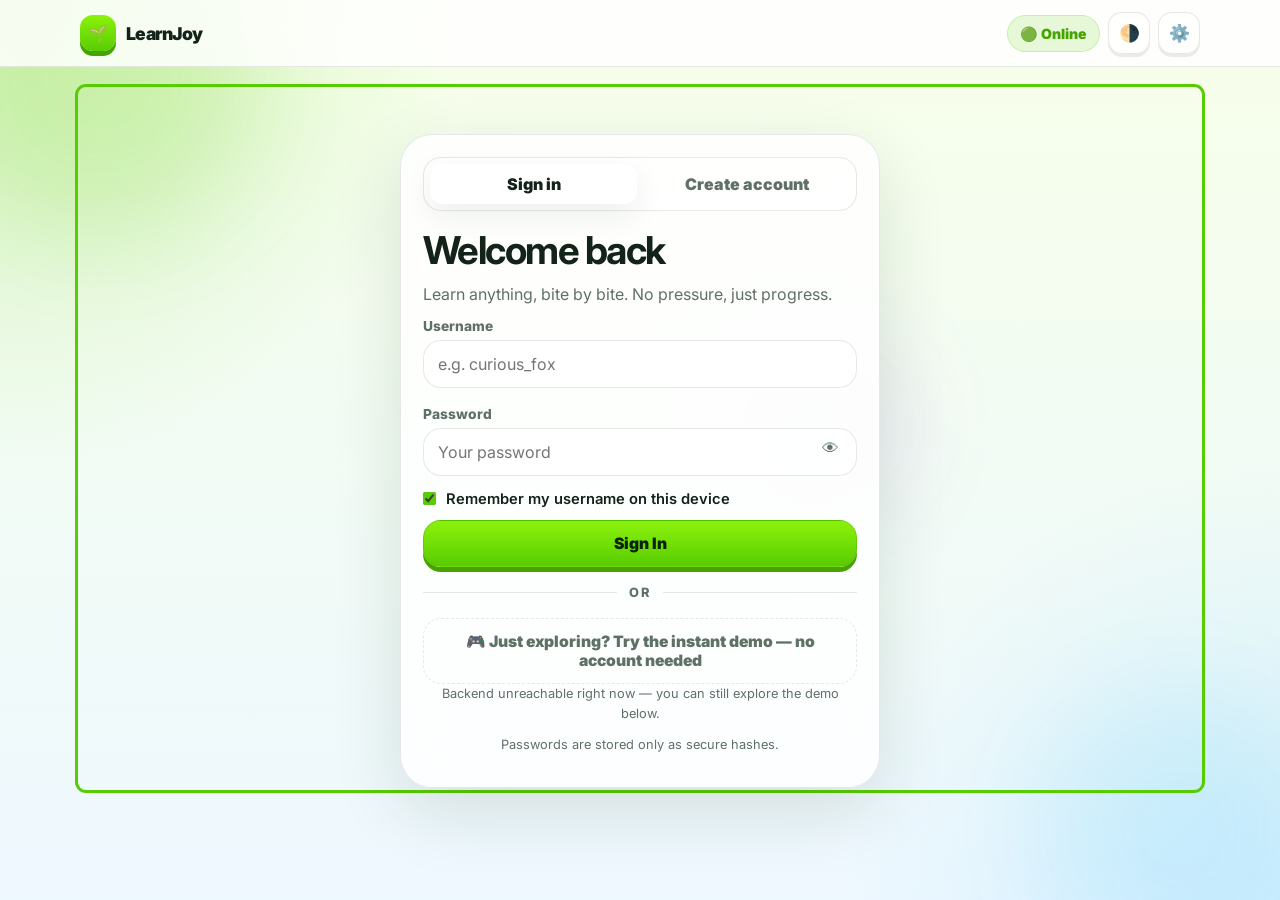
==== commit ee30348c: "Add files via upload" ====
--- a/index.html
+++ b/index.html
@@ -1,2265 +1,431 @@
-<!-- index.html -->
 <!doctype html>
 <html lang="en">
 <head>
   <meta charset="utf-8">
   <meta name="viewport" content="width=device-width, initial-scale=1">
   <title>LearnJoy — Bite-sized AI Learning</title>
+  <meta name="description" content="LearnJoy turns any topic into bite-sized AI-generated lessons, quizzes, flashcards and an AI tutor. Learn anything, bite by bite.">
+  <meta name="color-scheme" content="light dark">
+  <meta name="theme-color" media="(prefers-color-scheme: light)" content="#f7ffe9">
+  <meta name="theme-color" media="(prefers-color-scheme: dark)" content="#070d18">
+  <meta property="og:title" content="LearnJoy — Bite-sized AI Learning">
+  <meta property="og:description" content="Turn any topic into bite-sized lessons, quizzes and flashcards with AI.">
+  <meta property="og:type" content="website">
+  <link rel="icon" href="data:image/svg+xml,<svg xmlns='http://www.w3.org/2000/svg' viewBox='0 0 100 100'><rect width='100' height='100' rx='24' fill='%2358cc02'/><text x='50' y='72' font-size='60' text-anchor='middle'>🌱</text></svg>">
+  <link rel="manifest" href='data:application/manifest+json,{"name":"LearnJoy","short_name":"LearnJoy","start_url":".","display":"standalone","background_color":"%23f7ffe9","theme_color":"%2358cc02","description":"Bite-sized AI learning"}'>
   <link rel="preconnect" href="https://fonts.googleapis.com">
   <link rel="preconnect" href="https://fonts.gstatic.com" crossorigin>
   <link href="https://fonts.googleapis.com/css2?family=Inter:wght@400;600;700;800;900&display=swap" rel="stylesheet">
-  <link rel="stylesheet" href="src/css/styles.css">
+  <link rel="stylesheet" href="styles.css">
+
+  <!-- ============================================================
+       APP CONFIG — edit this block only.
+       Set API_URL to your Google Apps Script web app /exec URL.
+       Leave it as "demo" (or empty) to run fully offline demo mode.
+       ============================================================ -->
+  <script>
+    window.APP_CONFIG = {
+      API_URL: "https://script.google.com/macros/s/AKfycbzwZlSVkPmMbI5a_QdHPJh1W5n2ATnTG03oSvH90KT8dUEqmb52ymbbcJu064Vlc61SIA/exec"
+    };
+  </script>
+  <script src="app.js" defer></script>
 </head>
 <body>
-      --subcard: rgba(255, 255, 255, 0.66);
-      --text: #17251c;
-      --muted: #61705f;
-      --border: rgba(23, 37, 28, 0.10);
-      --primary: #58cc02;
-      --primary-dark: #46a302;
-      --primary-soft: rgba(88, 204, 2, 0.14);
-      --danger: #ff4b4b;
-      --danger-soft: rgba(255, 75, 75, 0.12);
-      --shadow: 0 18px 50px rgba(18, 46, 22, 0.10);
-      --glass-blur: blur(18px);
-      --skeleton-base: rgba(120, 130, 120, 0.16);
-      --skeleton-shine: rgba(255, 255, 255, 0.45);
-    }
-
-    [data-theme="dark"] {
-      --bg: #0a111f;
-      --bg-accent: rgba(88, 204, 2, 0.15);
-      --card: rgba(14, 22, 38, 0.76);
-      --subcard: rgba(15, 23, 42, 0.60);
-      --text: #e9eef7;
-      --muted: #98a7bd;
-      --border: rgba(255, 255, 255, 0.12);
-      --primary-soft: rgba(88, 204, 2, 0.16);
-      --danger-soft: rgba(255, 75, 75, 0.16);
-      --shadow: 0 22px 60px rgba(0, 0, 0, 0.38);
-      --skeleton-base: rgba(255, 255, 255, 0.09);
-      --skeleton-shine: rgba(255, 255, 255, 0.14);
-    }
-
-    * { box-sizing: border-box; }
-
-    html { scroll-behavior: smooth; }
-
-    body {
-      margin: 0;
-      font-family: 'Inter', sans-serif;
-      color: var(--text);
-      background:
-        radial-gradient(circle at top left, var(--bg-accent), transparent 30%),
-        radial-gradient(circle at bottom right, rgba(88, 204, 2, 0.10), transparent 26%),
-        var(--bg);
-      min-height: 100vh;
-    }
-
-    body.busy { cursor: progress; }
-
-    .hidden { display: none !important; }
-
-    .topbar {
-      position: sticky;
-      top: 0;
-      z-index: 60;
-      display: flex;
-      align-items: center;
-      justify-content: space-between;
-      gap: 12px;
-      padding: 12px 18px;
-      background: var(--card);
-      border-bottom: 1px solid var(--border);
-      backdrop-filter: var(--glass-blur);
-      -webkit-backdrop-filter: var(--glass-blur);
-    }
-
-    .brand {
-      display: inline-flex;
-      align-items: center;
-      gap: 10px;
-      font-weight: 900;
-      letter-spacing: -0.04em;
-      font-size: 1.1rem;
-      color: var(--text);
-      white-space: nowrap;
-    }
-
-    .brand-logo {
-      width: 34px;
-      height: 34px;
-      border-radius: 12px;
-      display: grid;
-      place-items: center;
-      background: linear-gradient(180deg, #79e30b, var(--primary));
-      box-shadow: 0 4px 0 var(--primary-dark);
-      font-size: 1rem;
-    }
-
-    .top-actions {
-      display: flex;
-      align-items: center;
-      gap: 8px;
-      flex-wrap: wrap;
-      justify-content: flex-end;
-    }
-
-    .pill {
-      display: inline-flex;
-      align-items: center;
-      gap: 6px;
-      padding: 8px 12px;
-      border-radius: 999px;
-      background: var(--primary-soft);
-      color: var(--primary-dark);
-      font-weight: 900;
-      border: 1px solid rgba(88, 204, 2, 0.22);
-    }
-
-    .view {
-      width: min(1120px, calc(100% - 24px));
-      margin: 22px auto 46px;
-      display: grid;
-      gap: 16px;
-      animation: viewIn 0.22s ease;
-    }
-
-    @keyframes viewIn {
-      from { opacity: 0; transform: translateY(8px); }
-      to { opacity: 1; transform: none; }
-    }
-
-    .card {
-      background: var(--card);
-      border: 1px solid var(--border);
-      border-radius: 28px;
-      box-shadow: var(--shadow);
-      backdrop-filter: var(--glass-blur);
-      -webkit-backdrop-filter: var(--glass-blur);
-      padding: 22px;
-    }
-
-    .subcard {
-      background: var(--subcard);
-      border-radius: 22px;
-      padding: 16px;
-      border: 1px solid var(--border);
-    }
-
-    h1, h2, h3 { margin: 0 0 10px; line-height: 1.12; letter-spacing: -0.04em; }
-    h1 { font-size: clamp(1.7rem, 3vw, 2.5rem); }
-    h2 { font-size: 1.3rem; }
-    h3 { font-size: 1.02rem; }
-    p { margin: 0 0 10px; line-height: 1.6; }
-
-    .muted { color: var(--muted); }
-    .small { font-size: 0.92rem; }
-    .tiny { font-size: 0.8rem; }
-
-    .row {
-      display: flex;
-      gap: 12px;
-      align-items: center;
-      flex-wrap: wrap;
-      margin: 12px 0;
-    }
-
-    .wrap { flex-wrap: wrap; }
-
-    .btn {
-      appearance: none;
-      border: 0;
-      cursor: pointer;
-      font-family: inherit;
-      font-weight: 900;
-      border-radius: 18px;
-      padding: 13px 18px;
-      font-size: 0.98rem;
-      transition: transform 0.08s ease, box-shadow 0.08s ease, opacity 0.2s ease, background 0.2s ease;
-      background: var(--subcard);
-      color: var(--text);
-      border: 1px solid var(--border);
-      box-shadow: 0 4px 0 rgba(0, 0, 0, 0.10);
-      text-align: center;
-    }
-
-    .btn:active { transform: translateY(3px); box-shadow: 0 1px 0 rgba(0, 0, 0, 0.10); }
-    .btn:disabled { opacity: 0.55; cursor: not-allowed; transform: none; }
-
-    .btn-primary {
-      background: linear-gradient(180deg, #79e30b, var(--primary));
-      color: #07230a;
-      border: 1px solid rgba(70, 163, 2, 0.35);
-      box-shadow: 0 5px 0 var(--primary-dark);
-    }
-
-    .btn-primary:active { box-shadow: 0 2px 0 var(--primary-dark); }
-
-    .btn-secondary { background: transparent; color: var(--text); }
-    .btn-small { padding: 9px 13px; font-size: 0.88rem; border-radius: 14px; }
-
-    .icon-btn {
-      width: 42px;
-      height: 42px;
-      border-radius: 14px;
-      border: 1px solid var(--border);
-      background: var(--subcard);
-      color: var(--text);
-      font-size: 1.1rem;
-      cursor: pointer;
-      box-shadow: 0 3px 0 rgba(0,0,0,0.08);
-      transition: transform 0.08s ease, box-shadow 0.08s ease;
-      flex: 0 0 auto;
-    }
-
-    .icon-btn:active { transform: translateY(2px); box-shadow: 0 1px 0 rgba(0,0,0,0.08); }
-
-    input, select, textarea {
-      width: 100%;
-      border: 1px solid var(--border);
-      background: var(--subcard);
-      color: var(--text);
-      border-radius: 18px;
-      padding: 14px;
-      font: inherit;
-      outline: none;
-      margin: 8px 0;
-      transition: box-shadow 0.18s ease, border-color 0.18s ease;
-    }
-
-    input:focus, select:focus, textarea:focus {
-      border-color: rgba(88, 204, 2, 0.55);
-      box-shadow: 0 0 0 4px var(--primary-soft);
-    }
-
-    textarea { min-height: 120px; resize: vertical; }
-
-    .auth-card {
-      width: min(470px, 100%);
-      margin: 7vh auto 0;
-    }
-
-    .gradient-card {
-      background:
-        linear-gradient(135deg, rgba(88, 204, 2, 0.94), rgba(34, 197, 94, 0.90)),
-        var(--card);
-      color: #05270b;
-      border: 1px solid rgba(255, 255, 255, 0.22);
-    }
-
-    .gradient-card .muted { color: rgba(5, 39, 11, 0.78); }
-
-    .stat-grid, .achievements-grid, .courses-grid, .select-grid {
-      display: grid;
-      gap: 14px;
-    }
-
-    .stat-grid { grid-template-columns: repeat(4, minmax(0, 1fr)); }
-    .achievements-grid { grid-template-columns: repeat(4, minmax(0, 1fr)); }
-    .courses-grid { grid-template-columns: repeat(3, minmax(0, 1fr)); }
-    .select-grid { grid-template-columns: repeat(3, minmax(0, 1fr)); }
-
-    .stat-card { text-align: center; padding: 18px 14px; }
-    .stat-value { font-size: 1.9rem; font-weight: 900; margin-bottom: 6px; }
-
-    .badge-card, .course-card {
-      padding: 16px;
-      border-radius: 24px;
-      background: var(--subcard);
-      border: 1px solid var(--border);
-    }
-
-    .course-card { cursor: pointer; transition: transform 0.16s ease, box-shadow 0.16s ease; }
-    .course-card:hover { transform: translateY(-3px); box-shadow: var(--shadow); }
-
-    .badge-icon { font-size: 1.8rem; margin-bottom: 8px; }
-    .badge-name { font-weight: 900; margin-bottom: 4px; }
-
-    .progress-wrap { margin: 16px 0; }
-
-    .progress, .player-progress {
-      height: 14px;
-      border-radius: 999px;
-      background: rgba(120, 130, 120, 0.18);
-      overflow: hidden;
-      border: 1px solid var(--border);
-    }
-
-    .progress-fill, .player-progress-fill {
-      height: 100%;
-      width: 0%;
-      border-radius: 999px;
-      background: linear-gradient(90deg, #58cc02, #a4f83c);
-      transition: width 0.55s cubic-bezier(.2,.8,.2,1);
-    }
-
-    .badge {
-      display: inline-flex;
-      align-items: center;
-      padding: 8px 12px;
-      border-radius: 999px;
-      background: var(--primary-soft);
-      color: var(--primary-dark);
-      font-weight: 900;
-      font-size: 0.85rem;
-      border: 1px solid rgba(88, 204, 2, 0.18);
-    }
-
-    .module { margin: 18px 0; }
-
-    .card-row {
-      display: flex;
-      align-items: center;
-      justify-content: space-between;
-      gap: 14px;
-      padding: 14px;
-      border-radius: 20px;
-      margin: 10px 0;
-      cursor: pointer;
-      transition: transform 0.14s ease, box-shadow 0.14s ease;
-    }
-
-    .card-row:hover { transform: translateX(3px); box-shadow: var(--shadow); }
-
-    .lesson-main {
-      display: flex;
-      align-items: flex-start;
-      gap: 12px;
-      min-width: 0;
-    }
-
-    .lesson-icon {
-      width: 38px;
-      height: 38px;
-      border-radius: 14px;
-      display: grid;
-      place-items: center;
-      background: var(--primary-soft);
-      border: 1px solid rgba(88,204,2,0.18);
-      flex: 0 0 auto;
-    }
-
-    .lesson-title { font-weight: 900; }
-
-    .player-card {
-      width: min(860px, 100%);
-      margin: 0 auto;
-      padding: 18px;
-    }
-
-    .player-top {
-      display: flex;
-      align-items: center;
-      gap: 12px;
-      margin-bottom: 16px;
-    }
-
-    .player-progress { flex: 1; }
-
-    .slides {
-      min-height: 380px;
-      display: grid;
-      align-content: start;
-      gap: 14px;
-    }
-
-    .slide-card {
-      background: var(--subcard);
-      border: 1px solid var(--border);
-      border-radius: 28px;
-      padding: 26px;
-      min-height: 340px;
-      animation: slideIn 0.26s cubic-bezier(.2,.8,.2,1);
-    }
-
-    @keyframes slideIn {
-      from { opacity: 0; transform: translateX(22px); }
-      to { opacity: 1; transform: none; }
-    }
-
-    .slide-emoji {
-      width: 68px;
-      height: 68px;
-      font-size: 2rem;
-      display: grid;
-      place-items: center;
-      border-radius: 24px;
-      background: var(--primary-soft);
-      border: 1px solid rgba(88,204,2,0.18);
-      margin-bottom: 14px;
-    }
-
-    .slide-kicker {
-      text-transform: uppercase;
-      letter-spacing: 0.12em;
-      font-size: 0.78rem;
-      font-weight: 900;
-      margin-bottom: 8px;
-    }
-
-    .slide-body { font-size: 1.03rem; line-height: 1.65; }
-    .big-text { font-size: 1.15rem; font-weight: 700; line-height: 1.55; }
-
-    .chips {
-      display: flex;
-      gap: 8px;
-      flex-wrap: wrap;
-      margin: 10px 0 14px;
-    }
-
-    .chip {
-      padding: 7px 11px;
-      border-radius: 999px;
-      background: var(--primary-soft);
-      color: var(--primary-dark);
-      font-weight: 900;
-      font-size: 0.82rem;
-      border: 1px solid rgba(88,204,2,0.18);
-    }
-
-    .callout {
-      margin-top: 12px;
-      padding: 14px;
-      border-radius: 18px;
-      background: var(--primary-soft);
-      border: 1px solid rgba(88, 204, 2, 0.18);
-    }
-
-    .player-nav {
-      display: flex;
-      justify-content: space-between;
-      gap: 12px;
-      margin-top: 16px;
-    }
-
-    .lesson-actions {
-      margin-top: 14px;
-      padding-top: 14px;
-      border-top: 1px solid var(--border);
-    }
-
-    .tutor-card { margin-top: 14px; padding: 0; overflow: hidden; }
-
-    .tutor-toggle {
-      width: 100%;
-      border: 0;
-      background: transparent;
-      color: var(--text);
-      font: inherit;
-      font-weight: 900;
-      padding: 16px;
-      cursor: pointer;
-      display: flex;
-      justify-content: space-between;
-      align-items: center;
-    }
-
-    .tutor-body { padding: 0 16px 16px; }
-
-    .tutor-messages {
-      min-height: 220px;
-      max-height: 340px;
-      overflow: auto;
-      display: grid;
-      gap: 10px;
-      padding: 12px;
-      border-radius: 20px;
-      background: var(--subcard);
-      border: 1px solid var(--border);
-      margin-bottom: 12px;
-    }
-
-    .tutor-msg {
-      max-width: 86%;
-      padding: 12px 14px;
-      border-radius: 18px;
-      line-height: 1.5;
-      white-space: pre-wrap;
-      animation: slideIn 0.18s ease;
-    }
-
-    .tutor-msg.user {
-      justify-self: end;
-      background: var(--primary-soft);
-      border: 1px solid rgba(88, 204, 2, 0.18);
-    }
-
-    .tutor-msg.assistant {
-      justify-self: start;
-      background: rgba(120, 130, 120, 0.12);
-      border: 1px solid var(--border);
-    }
-
-    .question-prompt {
-      font-size: 1.35rem;
-      margin: 6px 0 16px;
-    }
-
-    .options {
-      display: grid;
-      gap: 10px;
-      margin-top: 10px;
-    }
-
-    .option {
-      display: flex;
-      align-items: center;
-      gap: 12px;
-      padding: 15px;
-      border-radius: 18px;
-      border: 2px solid var(--border);
-      background: var(--subcard);
-      cursor: pointer;
-      font-weight: 700;
-      transition: border-color 0.15s ease, background 0.15s ease, transform 0.12s ease;
-      user-select: none;
-    }
-
-    .option:hover { transform: translateY(-1px); }
-    .option input { width: auto; margin: 0; accent-color: var(--primary); }
-    .option.selected { border-color: var(--primary); background: var(--primary-soft); }
-    .option.correct { border-color: var(--primary); background: rgba(88, 204, 2, 0.16); }
-    .option.incorrect { border-color: var(--danger); background: var(--danger-soft); }
-    .option.disabled { pointer-events: none; opacity: 0.82; }
-
-    .short-answer.correct { border-color: var(--primary); box-shadow: 0 0 0 4px var(--primary-soft); }
-    .short-answer.incorrect { border-color: var(--danger); box-shadow: 0 0 0 4px var(--danger-soft); }
-
-    .quiz-feedback {
-      margin: 14px 0;
-      padding: 16px;
-      border-radius: 22px;
-      font-weight: 900;
-      animation: slideIn 0.2s ease;
-    }
-
-    .quiz-feedback.correct {
-      background: rgba(88, 204, 2, 0.14);
-      border: 1px solid rgba(88, 204, 2, 0.3);
-    }
-
-    .quiz-feedback.incorrect {
-      background: var(--danger-soft);
-      border: 1px solid rgba(255, 75, 75, 0.3);
-    }
-
-    .feedback-explanation {
-      font-weight: 600;
-      color: var(--muted);
-      margin-top: 8px;
-      line-height: 1.5;
-    }
-
-    .score-card {
-      text-align: center;
-      padding: 30px;
-      border-radius: 30px;
-      background: linear-gradient(135deg, rgba(88, 204, 2, 0.96), rgba(16, 185, 129, 0.92));
-      color: #04240b;
-      margin-bottom: 16px;
-      animation: pop 0.3s cubic-bezier(.2,.8,.2,1);
-    }
-
-    @keyframes pop {
-      from { transform: scale(0.92); opacity: 0; }
-      to { transform: scale(1); opacity: 1; }
-    }
-
-    .score-number {
-      font-size: clamp(2.8rem, 8vw, 4.4rem);
-      font-weight: 900;
-      line-height: 1;
-      margin-bottom: 8px;
-    }
-
-    .result-item {
-      display: flex;
-      gap: 12px;
-      align-items: flex-start;
-      padding: 14px;
-      border-radius: 18px;
-      margin: 10px 0;
-      border: 1px solid var(--border);
-      background: var(--subcard);
-    }
-
-    .result-item.correct { border-left: 5px solid var(--primary); }
-    .result-item.incorrect { border-left: 5px solid var(--danger); }
-    .result-icon { font-size: 1.2rem; padding-top: 2px; }
-    .result-prompt { font-weight: 800; margin-bottom: 4px; }
-
-    .practice-question {
-      padding: 12px 0;
-      border-bottom: 1px dashed var(--border);
-    }
-
-    .practice-question:last-child { border-bottom: 0; }
-
-    .table {
-      width: 100%;
-      border-collapse: collapse;
-      overflow: hidden;
-      border-radius: 18px;
-    }
-
-    .table th, .table td {
-      text-align: left;
-      padding: 12px 10px;
-      border-bottom: 1px solid var(--border);
-      vertical-align: top;
-    }
-
-    .table th { color: var(--muted); font-size: 0.9rem; }
-
-    .empty {
-      padding: 24px;
-      text-align: center;
-      color: var(--muted);
-      border: 1px dashed var(--border);
-      border-radius: 22px;
-      background: var(--subcard);
-    }
-
-    .skeleton {
-      position: relative;
-      overflow: hidden;
-      background: var(--skeleton-base);
-      border-radius: 14px;
-      min-height: 14px;
-    }
-
-    .skeleton::after {
-      content: '';
-      position: absolute;
-      inset: 0;
-      transform: translateX(-100%);
-      background: linear-gradient(90deg, transparent, var(--skeleton-shine), transparent);
-      animation: shimmer 1.15s infinite;
-    }
-
-    @keyframes shimmer { 100% { transform: translateX(100%); } }
-
-    .loading {
-      position: fixed;
-      inset: 0;
-      z-index: 100;
-      display: grid;
-      place-items: center;
-      background: rgba(0, 0, 0, 0.22);
-      backdrop-filter: blur(6px);
-      opacity: 0;
-      transition: opacity 0.18s ease;
-      pointer-events: none;
-    }
-
-    .loading.show { opacity: 1; pointer-events: auto; }
-
-    .loading-inner {
-      display: grid;
-      place-items: center;
-      gap: 12px;
-      padding: 28px 32px;
-      border-radius: 28px;
-      background: var(--card);
-      border: 1px solid var(--border);
-      box-shadow: var(--shadow);
-      font-weight: 900;
-      width: min(92vw, 360px);
-      text-align: center;
-    }
-
-    .loading-logo {
-      width: 62px;
-      height: 62px;
-      font-size: 1.8rem;
-      display: grid;
-      place-items: center;
-      border-radius: 22px;
-      background: linear-gradient(180deg, #79e30b, var(--primary));
-      box-shadow: 0 5px 0 var(--primary-dark);
-      animation: bounce 0.9s infinite alternate ease-in-out;
-    }
-
-    @keyframes bounce {
-      from { transform: translateY(0); }
-      to { transform: translateY(-7px); }
-    }
-
-    .loading-bar {
-      width: 100%;
-      height: 10px;
-      border-radius: 999px;
-      background: rgba(120,130,120,0.18);
-      overflow: hidden;
-    }
-
-    .loading-bar-fill {
-      width: 42%;
-      height: 100%;
-      border-radius: 999px;
-      background: linear-gradient(90deg, #58cc02, #a4f83c);
-      animation: indeterminate 1.1s infinite ease-in-out;
-    }
-
-    @keyframes indeterminate {
-      0% { transform: translateX(-120%); }
-      100% { transform: translateX(280%); }
-    }
-
-    .toast {
-      position: fixed;
-      left: 50%;
-      bottom: 24px;
-      transform: translateX(-50%) translateY(20px);
-      z-index: 120;
-      opacity: 0;
-      pointer-events: none;
-      transition: 0.25s ease;
-      background: var(--card);
-      color: var(--text);
-      border: 1px solid var(--border);
-      box-shadow: var(--shadow);
-      padding: 13px 18px;
-      border-radius: 18px;
-      font-weight: 800;
-      max-width: min(92vw, 560px);
-      text-align: center;
-    }
-
-    .toast.show { opacity: 1; transform: translateX(-50%) translateY(0); }
-    .toast.error { border-color: rgba(255, 75, 75, 0.4); }
-
-    @media (max-width: 768px) {
-      .stat-grid, .achievements-grid, .courses-grid, .select-grid { grid-template-columns: 1fr 1fr; }
-      .topbar { flex-direction: column; align-items: flex-start; }
-      .top-actions { width: 100%; justify-content: flex-start; }
-      .slides { min-height: 340px; }
-      .slide-card { min-height: 300px; padding: 20px; }
-    }
-
-    @media (max-width: 480px) {
-      .view { width: calc(100% - 14px); margin-top: 12px; }
-      .card { padding: 15px; border-radius: 24px; }
-      .stat-grid, .achievements-grid, .courses-grid, .select-grid { grid-template-columns: 1fr; }
-      .btn { width: 100%; }
-      .row { display: grid; }
-      .card-row { flex-direction: column; align-items: flex-start; }
-      .lesson-action { width: 100%; }
-      .player-nav { display: grid; }
-      .player-card { padding: 13px; }
-      .slide-card { min-height: 280px; }
-      .question-prompt { font-size: 1.16rem; }
-    }
-  </style>
-
-  <script src="src/js/app.js" defer></script>
-</head>
-<body>
-  <div class="topbar">
-    <div class="brand"><span class="brand-logo">🌱</span> LearnJoy</div>
-    <div class="top-actions">
-      <span id="streak-pill" class="pill hidden">🔥 0</span>
-      <button id="btn-dashboard" class="btn btn-secondary btn-small auth-only hidden">Dashboard</button>
-      <button id="btn-new-course" class="btn btn-secondary btn-small auth-only hidden">New Course</button>
-      <button id="btn-theme" class="btn btn-secondary btn-small">🌙</button>
-      <button id="btn-logout" class="btn btn-secondary btn-small auth-only hidden">Logout</button>
-    </div>
-  </div>
-
-  <main>
-    <section id="view-login" class="view">
+  <a class="skip-link" href="#main">Skip to content</a>
+
+  <div class="bg-orbs" aria-hidden="true">
+    <div class="orb orb-1"></div>
+    <div class="orb orb-2"></div>
+    <div class="orb orb-3"></div>
+  </div>
+
+  <header class="topbar">
+    <div class="topbar-inner">
+      <a class="brand" href="#/dashboard" id="brand-home" aria-label="LearnJoy home">
+        <span class="brand-logo" aria-hidden="true">🌱</span> LearnJoy
+      </a>
+      <div class="top-actions">
+        <span id="net-pill" class="pill pill-net" role="status" title="Connection status">🟢 Online</span>
+        <span id="streak-pill" class="pill hidden" title="Daily streak">🔥 0</span>
+        <span id="goal-pill" class="pill hidden" title="Daily lesson goal">🎯 0/3</span>
+        <span id="xp-pill" class="pill hidden" title="Experience points">⚡ Lv 1</span>
+        <button id="btn-dashboard" type="button" class="btn btn-secondary btn-small auth-only hidden">Dashboard</button>
+        <button id="btn-new-course" type="button" class="btn btn-secondary btn-small auth-only hidden">＋ New Course</button>
+        <button id="btn-notes" type="button" class="icon-btn auth-only hidden" aria-label="My notes" title="My notes">✍️</button>
+        <button id="btn-theme" type="button" class="icon-btn" aria-label="Toggle dark or light theme">🌙</button>
+        <button id="btn-settings" type="button" class="icon-btn" aria-label="Settings">⚙️</button>
+        <button id="btn-logout" type="button" class="btn btn-secondary btn-small auth-only hidden">Logout</button>
+      </div>
+    </div>
+  </header>
+
+  <div id="offline-banner" class="offline-banner hidden" role="alert">
+    📡 You're offline — showing saved content. Changes will sync when you reconnect.
+  </div>
+
+  <main id="main">
+
+    <!-- ======================= LOGIN / REGISTER ======================= -->
+    <section id="view-login" class="view" aria-labelledby="auth-title">
       <div class="card auth-card">
-        <h1>Welcome back</h1>
-        <p class="muted">Learn anything, bite by bite. No pressure, just progress.</p>
-        <input id="login-username" placeholder="Username" autocomplete="username" autocapitalize="none">
-        <input id="login-password" type="password" placeholder="Password" autocomplete="current-password">
-        <div class="row">
-          <button id="btn-login" class="btn btn-primary">Sign In</button>
-          <button id="btn-register" class="btn btn-secondary">Create Account</button>
-        </div>
-        <p class="muted tiny">Passwords are stored only as secure hashes.</p>
-      </div>
-    </section>
-
-    <section id="view-dashboard" class="view hidden">
+        <div class="auth-tabs" role="tablist" aria-label="Authentication mode">
+          <button id="tab-login" type="button" class="auth-tab active" role="tab" aria-selected="true">Sign in</button>
+          <button id="tab-register" type="button" class="auth-tab" role="tab" aria-selected="false">Create account</button>
+        </div>
+
+        <h1 id="auth-title" tabindex="-1">Welcome back</h1>
+        <p class="muted" id="auth-subtitle">Learn anything, bite by bite. No pressure, just progress.</p>
+
+        <form id="auth-form" novalidate>
+          <label class="field-label" for="auth-username">Username</label>
+          <input id="auth-username" placeholder="e.g. curious_fox" autocomplete="username" autocapitalize="none" spellcheck="false" maxlength="32" required>
+
+          <label class="field-label" for="auth-password">Password</label>
+          <div class="password-wrap">
+            <input id="auth-password" type="password" placeholder="Your password" autocomplete="current-password" minlength="4" required>
+            <button type="button" id="btn-show-password" class="peek-btn" aria-label="Show password" aria-pressed="false">👁</button>
+          </div>
+
+          <div id="register-extras" class="hidden">
+            <label class="field-label" for="auth-password2">Repeat password</label>
+            <input id="auth-password2" type="password" placeholder="Repeat password" autocomplete="new-password" minlength="4">
+            <div class="strength-meter" aria-hidden="true"><div id="strength-fill" class="strength-fill"></div></div>
+            <p id="strength-label" class="tiny muted">Use 8+ characters with numbers &amp; symbols for a strong password.</p>
+          </div>
+
+          <label class="check-row">
+            <input type="checkbox" id="auth-remember" checked>
+            <span class="small">Remember my username on this device</span>
+          </label>
+
+          <p id="auth-error" class="form-error hidden" role="alert"></p>
+
+          <div class="row">
+            <button id="btn-auth-submit" type="submit" class="btn btn-primary grow">Sign In</button>
+          </div>
+        </form>
+
+        <div class="divider"><span>or</span></div>
+
+        <button id="btn-demo" type="button" class="btn btn-ghost wide">
+          🎮 Just exploring? Try the instant demo — no account needed
+        </button>
+        <p class="muted tiny center" id="auth-backend-note"></p>
+        <p class="muted tiny center">Passwords are stored only as secure hashes.</p>
+      </div>
+    </section>
+
+    <!-- ======================= DASHBOARD ======================= -->
+    <section id="view-dashboard" class="view hidden" aria-labelledby="dash-heading">
       <div id="welcome-card" class="card gradient-card"></div>
       <div id="stats-grid" class="stat-grid"></div>
 
       <div class="card">
-        <h2>Achievements</h2>
+        <h2>🏆 Achievements</h2>
         <div id="achievements-grid" class="achievements-grid"></div>
       </div>
 
+      <div id="review-card" class="card hidden">
+        <h2>🔁 Needs review</h2>
+        <p class="muted small">Quiz scores under 70% — a quick retake makes it stick.</p>
+        <div id="review-list"></div>
+      </div>
+
       <div class="card">
-        <h2>Your Courses</h2>
+        <div class="card-head">
+          <h2 id="dash-heading">Your Courses</h2>
+          <input id="course-search" class="search-input" type="search" placeholder="🔎 Search courses…" aria-label="Search your courses">
+        </div>
         <div id="courses-grid" class="courses-grid"></div>
       </div>
 
       <div class="card">
-        <h2>Recent Quiz Scores</h2>
+        <h2>📈 Recent Quiz Scores</h2>
+        <div id="score-chart" class="score-chart" aria-hidden="true"></div>
         <div id="recent-scores"></div>
       </div>
     </section>
 
-    <section id="view-generate" class="view hidden">
+    <!-- ======================= GENERATE ======================= -->
+    <section id="view-generate" class="view hidden" aria-labelledby="gen-title">
       <div class="card">
-        <button id="btn-generate-back" class="btn btn-secondary btn-small">← Back</button>
-        <h1>Create a course</h1>
-        <p class="muted">Tell the AI what you want to learn. It will build bite-sized modules and lessons.</p>
-        <textarea id="gen-topic" placeholder="What do you want to learn? e.g. JavaScript basics, Spanish travel phrases, Astronomy"></textarea>
+        <button id="btn-generate-back" type="button" class="btn btn-secondary btn-small">← Back</button>
+        <h1 id="gen-title" tabindex="-1">Create a course</h1>
+        <p class="muted">Tell the AI what you want to learn. It builds bite-sized modules, lessons, quizzes and flashcards for you.</p>
+
+        <label class="field-label" for="gen-topic">What do you want to learn?</label>
+        <textarea id="gen-topic" placeholder="e.g. JavaScript basics, Spanish travel phrases, Astronomy, Chess openings…" maxlength="200"></textarea>
+        <div class="row spread">
+          <button id="btn-idea" type="button" class="btn btn-ghost btn-small">🎲 Inspire me</button>
+          <span id="gen-topic-count" class="tiny muted">0 / 200</span>
+        </div>
+
         <div class="select-grid">
-          <select id="gen-level">
-            <option value="Beginner">🌱 Beginner</option>
-            <option value="Intermediate">🌿 Intermediate</option>
-            <option value="Advanced">🌳 Advanced</option>
-          </select>
-          <select id="gen-time">
-            <option value="5 minutes per day">⚡ 5 minutes/day</option>
-            <option value="10 minutes per day" selected>☕ 10 minutes/day</option>
-            <option value="15 minutes per day">📘 15 minutes/day</option>
-            <option value="20 minutes per day">🚀 20 minutes/day</option>
-          </select>
-          <select id="gen-style">
-            <option value="Visual">🎨 Visual</option>
-            <option value="Reading">📖 Reading</option>
-            <option value="Practical">🛠️ Practical</option>
-            <option value="Balanced" selected>🧠 Balanced</option>
-          </select>
-        </div>
+          <div class="field">
+            <label class="field-label" for="gen-level">Level</label>
+            <select id="gen-level">
+              <option value="Beginner">🌱 Beginner</option>
+              <option value="Intermediate">🌿 Intermediate</option>
+              <option value="Advanced">🌳 Advanced</option>
+            </select>
+          </div>
+          <div class="field">
+            <label class="field-label" for="gen-time">Daily time</label>
+            <select id="gen-time">
+              <option value="5 minutes per day">⚡ 5 minutes/day</option>
+              <option value="10 minutes per day" selected>☕ 10 minutes/day</option>
+              <option value="15 minutes per day">📘 15 minutes/day</option>
+              <option value="20 minutes per day">🚀 20 minutes/day</option>
+            </select>
+          </div>
+          <div class="field">
+            <label class="field-label" for="gen-style">Learning style</label>
+            <select id="gen-style">
+              <option value="Visual">🎨 Visual</option>
+              <option value="Reading">📖 Reading</option>
+              <option value="Practical">🛠️ Practical</option>
+              <option value="Balanced" selected>🧠 Balanced</option>
+            </select>
+          </div>
+        </div>
+
         <div class="row">
-          <button id="btn-generate" class="btn btn-primary">Generate Course</button>
-        </div>
-      </div>
-    </section>
-
-    <section id="view-course" class="view hidden">
+          <button id="btn-generate" type="button" class="btn btn-primary">✨ Generate Course</button>
+          <span class="tiny muted">Tip: press Ctrl/⌘ + Enter in the topic box</span>
+        </div>
+      </div>
+    </section>
+
+    <!-- ======================= COURSE DETAIL ======================= -->
+    <section id="view-course" class="view hidden" aria-labelledby="course-heading">
       <div class="card">
-        <button id="btn-course-back" class="btn btn-secondary btn-small">← Dashboard</button>
+        <button id="btn-course-back" type="button" class="btn btn-secondary btn-small">← Dashboard</button>
+        <h1 id="course-heading" class="visually-hidden">Course</h1>
         <div id="course-detail"></div>
       </div>
     </section>
 
-    <section id="view-lesson" class="view hidden">
+    <!-- ======================= LESSON PLAYER ======================= -->
+    <section id="view-lesson" class="view focus-view hidden" aria-label="Lesson player">
       <div class="card player-card">
         <div class="player-top">
-          <button id="btn-lesson-back" class="icon-btn" aria-label="Back to course">←</button>
-          <div class="player-progress"><div id="lesson-progress-fill" class="player-progress-fill"></div></div>
-          <div id="lesson-count" class="muted small">1/1</div>
-        </div>
-
-        <div id="lesson-slides" class="slides"></div>
+          <button id="btn-lesson-back" type="button" class="icon-btn" aria-label="Back to course">←</button>
+          <div class="player-progress" role="progressbar" aria-label="Lesson progress" aria-valuemin="0" aria-valuemax="100" aria-valuenow="0" id="lesson-progress-bar">
+            <div id="lesson-progress-fill" class="player-progress-fill"></div>
+          </div>
+          <div id="lesson-count" class="muted small count-pill">1/1</div>
+        </div>
+
+        <div id="lesson-slides" class="slides" aria-live="polite"></div>
+        <div id="lesson-dots" class="dots" role="tablist" aria-label="Slides"></div>
 
         <div class="player-nav">
-          <button id="btn-slide-prev" class="btn btn-secondary">Back</button>
-          <button id="btn-slide-next" class="btn btn-primary">Next</button>
+          <button id="btn-slide-prev" type="button" class="btn btn-secondary">← Back</button>
+          <button id="btn-slide-next" type="button" class="btn btn-primary">Next →</button>
         </div>
 
         <div class="lesson-actions row">
-          <button id="btn-complete-lesson" class="btn btn-primary">Complete Lesson</button>
-          <button id="btn-take-quiz" class="btn btn-secondary">Take Quiz</button>
+          <button id="btn-complete-lesson" type="button" class="btn btn-primary">✓ Complete Lesson</button>
+          <button id="btn-take-quiz" type="button" class="btn btn-secondary">🧠 Take Quiz</button>
+          <button id="btn-flashcards" type="button" class="btn btn-secondary">🃏 Flashcards</button>
+          <button id="btn-next-lesson" type="button" class="btn btn-secondary" title="Jump to the next incomplete lesson">⏭ Next</button>
+          <button id="btn-copy-lesson-link" type="button" class="btn btn-ghost btn-small" title="Copy a shareable link to this lesson">🔗 Share</button>
         </div>
 
         <div class="subcard tutor-card">
-          <button id="tutor-toggle" class="tutor-toggle" type="button">
+          <button id="tutor-toggle" class="tutor-toggle" type="button" aria-expanded="false" aria-controls="tutor-body">
             <span>💬 AI Tutor</span>
-            <span id="tutor-chevron">▾</span>
+            <span id="tutor-chevron" aria-hidden="true">▾</span>
           </button>
           <div id="tutor-body" class="tutor-body hidden">
-            <div id="tutor-messages" class="tutor-messages"></div>
-            <div class="row">
-              <input id="tutor-input" placeholder="Ask about this lesson...">
-              <button id="btn-tutor-send" class="btn btn-primary">Send</button>
+            <div id="tutor-messages" class="tutor-messages" aria-live="polite"></div>
+            <div class="chips" id="tutor-suggestions">
+              <button type="button" class="chip chip-btn">Explain it simpler</button>
+              <button type="button" class="chip chip-btn">Give me an example</button>
+              <button type="button" class="chip chip-btn">Quiz me on this</button>
             </div>
-          </div>
-        </div>
-      </div>
-    </section>
-
-    <section id="view-quiz" class="view hidden">
+            <div class="tutor-input-row">
+              <input id="tutor-input" placeholder="Ask about this lesson…" aria-label="Ask the AI tutor" maxlength="400">
+              <button id="btn-tutor-send" type="button" class="btn btn-primary">Send</button>
+            </div>
+          </div>
+        </div>
+      </div>
+    </section>
+
+    <!-- ======================= FLASHCARDS ======================= -->
+    <section id="view-flashcards" class="view focus-view hidden" aria-label="Flashcards">
       <div class="card player-card">
         <div class="player-top">
-          <button id="btn-quiz-back" class="icon-btn" aria-label="Back to lesson">←</button>
-          <div class="player-progress"><div id="quiz-progress-fill" class="player-progress-fill"></div></div>
-          <div id="quiz-count" class="muted small">1/5</div>
-        </div>
-
-        <div id="quiz-slide" class="slides"></div>
-        <div id="quiz-feedback" class="quiz-feedback hidden"></div>
+          <button id="btn-flash-back" type="button" class="icon-btn" aria-label="Back to lesson">←</button>
+          <div class="player-progress" aria-hidden="true"><div id="flash-progress-fill" class="player-progress-fill"></div></div>
+          <div id="flash-count" class="muted small count-pill">1/1</div>
+        </div>
+
+        <div id="flash-area">
+          <p class="center muted small" id="flash-hint">Tap the card to flip it. Space also flips. 1 = still learning, 2 = got it.</p>
+          <div id="flash-card" class="flashcard" role="button" tabindex="0" aria-label="Flashcard, press to flip">
+            <div class="flash-inner" id="flash-inner">
+              <div class="flash-face flash-front" id="flash-front"></div>
+              <div class="flash-face flash-back" id="flash-back"></div>
+            </div>
+          </div>
+          <div class="player-nav">
+            <button id="btn-flash-again" type="button" class="btn btn-secondary">🔁 Still learning</button>
+            <button id="btn-flash-know" type="button" class="btn btn-primary">✅ Got it!</button>
+          </div>
+          <div class="row center">
+            <button id="btn-flash-shuffle" type="button" class="btn btn-ghost btn-small">🔀 Shuffle remaining</button>
+          </div>
+        </div>
+
+        <div id="flash-done" class="hidden">
+          <div class="score-card">
+            <div class="score-number" id="flash-score">0/0</div>
+            <div><strong id="flash-done-label">Deck complete!</strong></div>
+          </div>
+          <div class="row center">
+            <button id="btn-flash-restart" type="button" class="btn btn-secondary">Restart deck</button>
+            <button id="btn-flash-to-quiz" type="button" class="btn btn-primary">Take the quiz →</button>
+          </div>
+        </div>
+      </div>
+    </section>
+
+    <!-- ======================= QUIZ ======================= -->
+    <section id="view-quiz" class="view focus-view hidden" aria-label="Quiz">
+      <div class="card player-card">
+        <div class="player-top">
+          <button id="btn-quiz-back" type="button" class="icon-btn" aria-label="Back to lesson">←</button>
+          <div class="player-progress" role="progressbar" aria-label="Quiz progress" aria-valuemin="0" aria-valuemax="100" aria-valuenow="0" id="quiz-progress-bar">
+            <div id="quiz-progress-fill" class="player-progress-fill"></div>
+          </div>
+          <span id="quiz-timer" class="pill tiny" title="Time spent">⏱ 0:00</span>
+          <div id="quiz-count" class="muted small count-pill">1/5</div>
+        </div>
+
+        <div id="quiz-dots" class="dots" role="tablist" aria-label="Questions"></div>
+        <div id="quiz-slide" class="slides" aria-live="polite"></div>
+        <div id="quiz-feedback" class="quiz-feedback hidden" aria-live="assertive"></div>
 
         <div class="player-nav" id="quiz-nav">
-          <span></span>
-          <span style="display:flex; gap:12px;">
-            <button id="btn-quiz-check" class="btn btn-primary" disabled>Check</button>
-            <button id="btn-quiz-next" class="btn btn-primary hidden">Continue</button>
+          <span id="quiz-streak" class="pill tiny hidden" title="Correct answers in a row">⚡ 0 in a row</span>
+          <span class="quiz-nav-btns">
+            <button id="btn-quiz-check" type="button" class="btn btn-primary" disabled>Check</button>
+            <button id="btn-quiz-next" type="button" class="btn btn-primary hidden">Continue →</button>
           </span>
         </div>
       </div>
     </section>
   </main>
 
-  <div id="loading" class="loading">
+  <!-- ======================= SETTINGS MODAL ======================= -->
+  <div id="modal-settings" class="modal-overlay hidden" role="dialog" aria-modal="true" aria-labelledby="settings-title">
+    <div class="modal-card">
+      <div class="modal-header">
+        <h2 id="settings-title" class="modal-title">⚙️ Settings</h2>
+        <button type="button" class="modal-close" data-close="modal-settings" aria-label="Close settings">✕</button>
+      </div>
+
+      <h3>Preferences</h3>
+      <label class="check-row"><input type="checkbox" id="set-sound" checked><span>🔊 Sound effects</span></label>
+      <label class="check-row"><input type="checkbox" id="set-animations" checked><span>✨ Animations &amp; confetti</span></label>
+      <label class="check-row"><input type="checkbox" id="set-bigfont"><span>🔍 Larger text</span></label>
+      <label class="check-row goal-row"><span>🎯 Daily goal (lessons per day)</span><input type="number" id="set-goal" min="1" max="20" value="3"></label>
+      <p class="tiny muted">Theme tip: the 🌙 button cycles light → dark → auto (follows your system).</p>
+
+      <h3>Your progress</h3>
+      <div class="subcard small" id="settings-xp-box">⚡ Level 1 · 0 XP</div>
+
+      <h3>Data</h3>
+      <div class="row wrap">
+        <button type="button" class="btn btn-secondary btn-small" id="btn-export-data">⬇️ Export my data</button>
+        <button type="button" class="btn btn-secondary btn-small" id="btn-clear-cache">🧹 Clear offline cache</button>
+        <button type="button" class="btn btn-secondary btn-small" id="btn-reset-demo">♻️ Reset demo data</button>
+      </div>
+
+      <h3>About</h3>
+      <p class="muted small">LearnJoy <span id="about-version">v2.0</span> — bite-sized AI learning.<br>
+      Shortcuts: press <kbd>?</kbd> anywhere to see keyboard shortcuts, <kbd>Ctrl/⌘ K</kbd> for the command palette.</p>
+    </div>
+  </div>
+
+  <!-- ======================= NOTES MODAL ======================= -->
+  <div id="modal-notes" class="modal-overlay hidden" role="dialog" aria-modal="true" aria-labelledby="notes-title">
+    <div class="modal-card">
+      <div class="modal-header">
+        <h2 id="notes-title" class="modal-title">✍️ My Notes</h2>
+        <button type="button" class="modal-close" data-close="modal-notes" aria-label="Close notes">✕</button>
+      </div>
+      <p class="muted small">Everything you wrote on lesson ✍️ note slides, newest first.</p>
+      <div id="notes-list" class="notes-list"></div>
+    </div>
+  </div>
+
+  <!-- ======================= SHORTCUTS MODAL ======================= -->
+  <div id="modal-shortcuts" class="modal-overlay hidden" role="dialog" aria-modal="true" aria-labelledby="shortcuts-title">
+    <div class="modal-card">
+      <div class="modal-header">
+        <h2 id="shortcuts-title" class="modal-title">⌨️ Keyboard shortcuts</h2>
+        <button type="button" class="modal-close" data-close="modal-shortcuts" aria-label="Close shortcuts">✕</button>
+      </div>
+      <table class="table">
+        <tbody>
+          <tr><td><kbd>Ctrl/⌘ K</kbd></td><td>Command palette</td></tr>
+          <tr><td><kbd>←</kbd> <kbd>→</kbd></td><td>Previous / next slide (lesson)</td></tr>
+          <tr><td><kbd>Q</kbd> / <kbd>F</kbd> / <kbd>T</kbd></td><td>Quiz / Flashcards / Tutor (on a lesson)</td></tr>
+          <tr><td><kbd>N</kbd></td><td>Jump to the next incomplete lesson</td></tr>
+          <tr><td><kbd>1</kbd>–<kbd>9</kbd></td><td>Pick a quiz option</td></tr>
+          <tr><td><kbd>T</kbd> / <kbd>F</kbd></td><td>Answer True / False</td></tr>
+          <tr><td><kbd>Enter</kbd></td><td>Check answer / continue quiz</td></tr>
+          <tr><td><kbd>Space</kbd></td><td>Flip flashcard</td></tr>
+          <tr><td><kbd>1</kbd> / <kbd>2</kbd></td><td>Flashcard: still learning / got it</td></tr>
+          <tr><td><kbd>?</kbd></td><td>This help</td></tr>
+          <tr><td><kbd>Esc</kbd></td><td>Close dialogs</td></tr>
+        </tbody>
+      </table>
+    </div>
+  </div>
+
+  <!-- ======================= CONFIRM MODAL ======================= -->
+  <div id="modal-confirm" class="modal-overlay hidden" role="dialog" aria-modal="true" aria-labelledby="confirm-title">
+    <div class="modal-card modal-small">
+      <div class="modal-header">
+        <h2 id="confirm-title" class="modal-title">Are you sure?</h2>
+        <button type="button" class="modal-close" data-close="modal-confirm" aria-label="Close">✕</button>
+      </div>
+      <p id="confirm-text" class="muted"></p>
+      <div class="row">
+        <button type="button" class="btn btn-secondary grow" id="btn-confirm-cancel">Cancel</button>
+        <button type="button" class="btn btn-primary grow" id="btn-confirm-ok">Confirm</button>
+      </div>
+    </div>
+  </div>
+
+  <!-- ======================= COMMAND PALETTE ======================= -->
+  <div id="modal-palette" class="modal-overlay palette-overlay hidden" role="dialog" aria-modal="true" aria-label="Command palette">
+    <div class="modal-card palette-card">
+      <input id="palette-input" class="palette-input" placeholder="Type a command… (dashboard, new course, theme, a course name)" aria-label="Command palette">
+      <div id="palette-list" class="palette-list" role="listbox"></div>
+    </div>
+  </div>
+
+  <!-- ======================= OVERLAYS ======================= -->
+  <div id="loading" class="loading" aria-hidden="true">
     <div class="loading-inner">
-      <div class="loading-logo">🌱</div>
-      <div id="loading-text">Loading...</div>
-      <div class="loading-bar"><div class="loading-bar-fill"></div></div>
+      <div class="loading-logo" aria-hidden="true">🌱</div>
+      <div id="loading-text">Loading…</div>
+      <div id="loading-sub" class="muted small"></div>
+      <div class="loading-bar"><div id="loading-fill" class="loading-bar-fill"></div></div>
       <div id="loading-tip" class="muted tiny"></div>
     </div>
   </div>
 
-  <div id="toast" class="toast"></div>
-
-  <script>
-    const CONFIG = { API_URL: "https://script.google.com/macros/s/AKfycbzwZlSVkPmMbI5a_QdHPJh1W5n2ATnTG03oSvH90KT8dUEqmb52ymbbcTu064Vlc61SIA/exec" };
-
-    var state = {
-      user: null,
-      dashboard: null,
-      course: null,
-      lesson: null,
-      slides: [],
-      slideIndex: 0,
-      noteContent: '',
-      quiz: null,
-      quizIndex: 0,
-      quizAnswers: [],
-      quizChecked: [],
-      quizLocalResults: [],
-      quizResults: null,
-      lastScore: null,
-      review: null,
-      touchStartX: 0,
-      quizTouchStartX: 0
-    };
-
-    function $(id) { return document.getElementById(id); }
-
-    function init() {
-      initTheme();
-      bindTopbar();
-      bindLogin();
-      bindGenerate();
-      bindCourse();
-      bindLesson();
-      bindQuiz();
-      loadConfig();
-
-      var token = lsGet('lj_token');
-      if (token) {
-        var savedUser = parseJson(lsGet('lj_user'), null);
-        if (savedUser) {
-          state.user = savedUser;
-          updateTopbar(savedUser, savedUser.streak || 0);
-        }
-        showView('dashboard');
-        renderDashboardSkeleton();
-        api('getDashboard').then(function (res) {
-          afterAuth(res.user, res);
-        }).catch(function (err) {
-          clearAuth();
-          showView('login');
-          hideLoading();
-          showToast(err.message, 'error');
-        });
-      } else {
-        showView('login');
-      }
-    }
-
-    function parseJson(value, fallback) {
-      try { return JSON.parse(value); } catch (e) { return fallback; }
-    }
-
-    function api(action, params, noAuth) {
-      if (!CONFIG.API_URL || String(CONFIG.API_URL).indexOf('PASTE_YOUR') !== -1) {
-        return Promise.reject(new Error('Set CONFIG.API_URL in index.html to your Apps Script /exec URL.'));
-      }
-
-      var token = noAuth ? '' : (lsGet('lj_token') || '');
-
-      return fetch(CONFIG.API_URL, {
-        method: 'POST',
-        headers: { 'Content-Type': 'text/plain;charset=utf-8' },
-        body: JSON.stringify({ action: action, params: params || {}, token: token })
-      }).then(function (res) {
-        return res.text().then(function (text) {
-          var data;
-          try {
-            data = JSON.parse(text);
-          } catch (parseErr) {
-            console.error('Unexpected API response:', CONFIG.API_URL, text && text.slice(0, 300));
-            throw new Error('Backend returned an unexpected response. Check API_URL ends with /exec and access = Anyone.');
-          }
-          if (!data || data.success === false) {
-            throw new Error((data && data.error) || 'Request failed');
-          }
-          return data;
-        });
-      }).catch(function (err) {
-        if (err instanceof TypeError) {
-          console.error('API fetch failed. API URL:', CONFIG.API_URL);
-          throw new Error('Cannot reach backend: check API_URL ends with /exec and access = Anyone.');
-        }
-        throw err;
-      });
-    }
-
-    function showView(name) {
-      document.querySelectorAll('.view').forEach(function (v) { v.classList.add('hidden'); });
-      var el = $('view-' + name);
-      if (el) el.classList.remove('hidden');
-      window.scrollTo(0, 0);
-    }
-
-    var loadingShowTimer = null;
-    var loadingTipTimer = null;
-    var loadingTipInterval = null;
-
-    function showLoading(text) {
-      clearTimeout(loadingShowTimer);
-      clearTimeout(loadingTipTimer);
-      clearInterval(loadingTipInterval);
-
-      $('loading-text').textContent = text || 'Loading...';
-      $('loading-tip').textContent = '';
-
-      loadingShowTimer = setTimeout(function () {
-        $('loading').classList.add('show');
-        document.body.classList.add('busy');
-      }, 180);
-
-      loadingTipTimer = setTimeout(function () {
-        var tips = [
-          'Building bite-sized steps...',
-          'Polishing the cards...',
-          'Asking the AI nicely...',
-          'Almost there...'
-        ];
-        var i = 0;
-        $('loading-tip').textContent = tips[i];
-        loadingTipInterval = setInterval(function () {
-          i = (i + 1) % tips.length;
-          $('loading-tip').textContent = tips[i];
-        }, 1500);
-      }, 1100);
-    }
-
-    function hideLoading() {
-      clearTimeout(loadingShowTimer);
-      clearTimeout(loadingTipTimer);
-      clearInterval(loadingTipInterval);
-      $('loading').classList.remove('show');
-      document.body.classList.remove('busy');
-    }
-
-    var toastTimer = null;
-    function showToast(message, type) {
-      var t = $('toast');
-      t.textContent = message;
-      t.className = 'toast show' + (type ? ' ' + type : '');
-      clearTimeout(toastTimer);
-      toastTimer = setTimeout(function () {
-        t.className = 'toast';
-      }, 4200);
-    }
-
-    function esc(v) {
-      return String(v === undefined || v === null ? '' : v).replace(/[&<>"']/g, function (c) {
-        return {
-          '&': '&amp;',
-          '<': '&lt;',
-          '>': '&gt;',
-          '"': '&quot;',
-          "'": '&#39;'
-        }[c];
-      });
-    }
-
-    function textHtml(v) {
-      return esc(v).replace(/\n/g, '<br>');
-    }
-
-    function emptyBox(text) {
-      return '<div class="empty">' + esc(text) + '</div>';
-    }
-
-    function fmtDate(s) {
-      if (!s) return '';
-      var d = new Date(s);
-      if (isNaN(d.getTime())) return esc(s);
-      return d.toLocaleDateString(undefined, { month: 'short', day: 'numeric' }) + ' ' +
-        d.toLocaleTimeString(undefined, { hour: '2-digit', minute: '2-digit' });
-    }
-
-    function lsGet(key) {
-      try { return localStorage.getItem(key); } catch (e) { return null; }
-    }
-
-    function lsSet(key, value) {
-      try { localStorage.setItem(key, value); } catch (e) {}
-    }
-
-    function lsDel(key) {
-      try { localStorage.removeItem(key); } catch (e) {}
-    }
-
-    function skeletonBlock(height, radius) {
-      return '<div class="skeleton" style="height:' + Number(height || 16) + 'px;border-radius:' + Number(radius || 14) + 'px;"></div>';
-    }
-
-    function skeletonLines(count, heights) {
-      var out = '';
-      for (var i = 0; i < count; i++) {
-        out += '<div style="margin:10px 0;">' + skeletonBlock(heights || 16, 12) + '</div>';
-      }
-      return out;
-    }
-
-    function renderDashboardSkeleton() {
-      $('welcome-card').innerHTML =
-        '<div style="display:grid; gap:12px;">' +
-          skeletonBlock(34, 16) +
-          skeletonBlock(18, 12) +
-          '<div class="row">' + skeletonBlock(44, 16) + skeletonBlock(44, 16) + '</div>' +
-        '</div>';
-
-      $('stats-grid').innerHTML = [1, 2, 3, 4].map(function () {
-        return '<div class="card stat-card">' + skeletonBlock(38, 14) + '<div style="margin-top:10px;">' + skeletonBlock(14, 10) + '</div></div>';
-      }).join('');
-
-      $('achievements-grid').innerHTML = [1, 2, 3, 4].map(function () {
-        return '<div class="badge-card">' + skeletonBlock(42, 16) + '<div style="margin-top:10px;">' + skeletonBlock(14, 10) + '</div></div>';
-      }).join('');
-
-      $('courses-grid').innerHTML = [1, 2, 3].map(function () {
-        return '<div class="course-card">' + skeletonBlock(24, 12) + '<div style="margin:12px 0;">' + skeletonBlock(14, 10) + '</div>' + skeletonBlock(14, 999) + '</div>';
-      }).join('');
-
-      $('recent-scores').innerHTML = skeletonLines(3, 18);
-    }
-
-    function renderCourseSkeleton() {
-      $('course-detail').innerHTML =
-        '<div style="display:grid; gap:14px;">' +
-          skeletonBlock(38, 16) +
-          skeletonLines(2, 16) +
-          '<div class="row">' + skeletonBlock(34, 999) + skeletonBlock(34, 999) + skeletonBlock(34, 999) + '</div>' +
-          skeletonBlock(16, 999) +
-          skeletonBlock(70, 22) +
-          skeletonBlock(70, 22) +
-          skeletonBlock(70, 22) +
-        '</div>';
-    }
-
-    function renderLessonSkeleton() {
-      $('lesson-progress-fill').style.width = '18%';
-      $('lesson-count').textContent = '...';
-      $('lesson-slides').innerHTML =
-        '<div class="slide-card">' +
-          skeletonBlock(68, 24) +
-          '<div style="margin:14px 0;">' + skeletonBlock(30, 14) + '</div>' +
-          skeletonLines(5, 16) +
-        '</div>';
-    }
-
-    function renderQuizSkeleton() {
-      $('quiz-progress-fill').style.width = '18%';
-      $('quiz-count').textContent = '...';
-      $('quiz-slide').innerHTML =
-        '<div class="slide-card">' +
-          skeletonBlock(18, 12) +
-          '<div style="margin:14px 0;">' + skeletonBlock(34, 16) + '</div>' +
-          skeletonBlock(54, 18) +
-          '<div style="margin:10px 0;">' + skeletonBlock(54, 18) + '</div>' +
-          skeletonBlock(54, 18) +
-        '</div>';
-      $('quiz-feedback').classList.add('hidden');
-      $('quiz-nav').classList.add('hidden');
-    }
-
-    function initTheme() {
-      var stored = lsGet('lj_theme');
-      var theme = stored;
-      if (!theme) {
-        theme = (window.matchMedia && window.matchMedia('(prefers-color-scheme: dark)').matches) ? 'dark' : 'light';
-      }
-      setTheme(theme);
-    }
-
-    function setTheme(theme) {
-      document.documentElement.setAttribute('data-theme', theme);
-      lsSet('lj_theme', theme);
-      $('btn-theme').textContent = theme === 'dark' ? '☀️' : '🌙';
-    }
-
-    function toggleTheme() {
-      var current = document.documentElement.getAttribute('data-theme') === 'dark' ? 'light' : 'dark';
-      setTheme(current);
-    }
-
-    function bindTopbar() {
-      $('btn-theme').addEventListener('click', toggleTheme);
-      $('btn-dashboard').addEventListener('click', refreshDashboard);
-      $('btn-new-course').addEventListener('click', function () { showView('generate'); });
-      $('btn-logout').addEventListener('click', logout);
-    }
-
-    function bindLogin() {
-      $('btn-login').addEventListener('click', function () { doAuth('login'); });
-      $('btn-register').addEventListener('click', function () { doAuth('register'); });
-
-      ['login-username', 'login-password'].forEach(function (id) {
-        $(id).addEventListener('keydown', function (e) {
-          if (e.key === 'Enter') doAuth('login');
-        });
-      });
-    }
-
-    function loadConfig() {
-      api('getConfig', {}, true).then(function (res) {
-        if (res && res.allowRegister === false) $('btn-register').classList.add('hidden');
-        else $('btn-register').classList.remove('hidden');
-      }).catch(function () {
-        if (String(CONFIG.API_URL).indexOf('PASTE_YOUR') !== -1) {
-          showToast('Set CONFIG.API_URL to your Apps Script /exec URL', 'error');
-        }
-      });
-    }
-
-    function doAuth(action) {
-      var username = $('login-username').value.trim();
-      var password = $('login-password').value;
-
-      if (!username || !password) {
-        showToast('Enter username and password', 'error');
-        return;
-      }
-
-      showLoading(action === 'login' ? 'Signing in...' : 'Creating account...');
-
-      api(action, { username: username, password: password, userAgent: navigator.userAgent }, true)
-        .then(function (res) {
-          lsSet('lj_token', res.session.token);
-          lsSet('lj_user', JSON.stringify(res.user));
-          state.user = res.user;
-          return api('getDashboard');
-        })
-        .then(function (res) {
-          afterAuth(res.user, res);
-          showToast(action === 'login' ? 'Welcome back!' : 'Account created. Welcome!');
-        })
-        .catch(function (err) {
-          hideLoading();
-          showToast(err.message, 'error');
-        });
-    }
-
-    function logout() {
-      showLoading('Signing out...');
-      api('logout').catch(function () {}).then(function () {
-        clearAuth();
-        showToast('Signed out');
-      });
-    }
-
-    function clearAuth() {
-      lsDel('lj_token');
-      lsDel('lj_user');
-      state = {
-        user: null,
-        dashboard: null,
-        course: null,
-        lesson: null,
-        slides: [],
-        slideIndex: 0,
-        noteContent: '',
-        quiz: null,
-        quizIndex: 0,
-        quizAnswers: [],
-        quizChecked: [],
-        quizLocalResults: [],
-        quizResults: null,
-        lastScore: null,
-        review: null,
-        touchStartX: 0,
-        quizTouchStartX: 0
-      };
-      updateTopbar(null, 0);
-      showView('login');
-      hideLoading();
-    }
-
-    function afterAuth(user, dashboard) {
-      state.user = user;
-      state.dashboard = dashboard;
-      lsSet('lj_user', JSON.stringify(user));
-      updateTopbar(user, dashboard.streak || 0);
-      renderDashboard(dashboard);
-      showView('dashboard');
-      hideLoading();
-    }
-
-    function refreshDashboard() {
-      showView('dashboard');
-      renderDashboardSkeleton();
-      api('getDashboard').then(function (res) {
-        afterAuth(res.user, res);
-      }).catch(function (err) {
-        showToast(err.message, 'error');
-        renderDashboard(state.dashboard || {
-          user: state.user || {},
-          courses: [],
-          completedLessons: 0,
-          averageScore: 0,
-          streak: 0,
-          recentScores: [],
-          continueCourseId: '',
-          achievements: []
-        });
-      });
-    }
-
-    function updateTopbar(user, streak) {
-      var authed = !!(lsGet('lj_token') && user);
-      document.querySelectorAll('.auth-only').forEach(function (el) {
-        if (authed) el.classList.remove('hidden');
-        else el.classList.add('hidden');
-      });
-
-      var pill = $('streak-pill');
-      if (authed) {
-        pill.classList.remove('hidden');
-        pill.textContent = '🔥 ' + String(streak || 0);
-      } else {
-        pill.classList.add('hidden');
-      }
-    }
-
-    function renderDashboard(d) {
-      var user = d.user || {};
-      var hour = new Date().getHours();
-      var greeting = hour < 12 ? 'Good morning' : (hour < 18 ? 'Good afternoon' : 'Good evening');
-
-      $('welcome-card').innerHTML =
-        '<h1>' + esc(greeting + ', ' + (user.name || user.username || 'learner')) + '!</h1>' +
-        '<p class="muted">🔥 ' + esc(String(d.streak || 0)) + ' day streak · ' + esc(String(d.completedLessons || 0)) + ' lessons completed</p>' +
-        '<div class="row">' +
-          '<button class="btn btn-secondary" id="dash-generate">Generate New Course</button>' +
-          (d.continueCourseId ? '<button class="btn btn-secondary" id="dash-continue">Continue Learning</button>' : '') +
-        '</div>';
-
-      $('dash-generate').addEventListener('click', function () { showView('generate'); });
-      if (d.continueCourseId) {
-        $('dash-continue').addEventListener('click', function () { openCourse(d.continueCourseId); });
-      }
-
-      $('stats-grid').innerHTML = [
-        statCard_('Courses', d.courses ? d.courses.length : 0),
-        statCard_('Lessons Done', d.completedLessons || 0),
-        statCard_('Avg Quiz Score', d.averageScore ? d.averageScore + '%' : '—'),
-        statCard_('Day Streak', d.streak || 0)
-      ].join('');
-
-      if (d.achievements && d.achievements.length) {
-        $('achievements-grid').innerHTML = d.achievements.map(function (a) {
-          return '<div class="badge-card"><div class="badge-icon">' + esc(a.icon) + '</div>' +
-            '<div class="badge-name">' + esc(a.name) + '</div>' +
-            '<div class="muted small">' + esc(a.description) + '</div></div>';
-        }).join('');
-      } else {
-        $('achievements-grid').innerHTML = emptyBox('No achievements yet — complete a lesson to earn your first badge!');
-      }
-
-      if (d.courses && d.courses.length) {
-        $('courses-grid').innerHTML = d.courses.map(function (c) {
-          return '<div class="card course-card" data-courseid="' + esc(c.courseId) + '">' +
-            '<h3>' + esc(c.title) + '</h3>' +
-            '<p class="muted small">' + esc(String(c.description || '').slice(0, 150)) + '</p>' +
-            '<div class="progress"><div class="progress-fill" style="width:' + Number(c.progressPercent || 0) + '%"></div></div>' +
-            '<div class="muted small" style="margin-top:8px;">' + esc(String(c.progressPercent || 0)) + '% complete · ' +
-            esc(String(c.totalLessons || 0)) + ' lessons</div>' +
-          '</div>';
-        }).join('');
-
-        document.querySelectorAll('#courses-grid .course-card').forEach(function (card) {
-          card.addEventListener('click', function () {
-            openCourse(card.getAttribute('data-courseid'));
-          });
-        });
-      } else {
-        $('courses-grid').innerHTML = emptyBox('No courses yet. Generate your first course!');
-      }
-
-      if (d.recentScores && d.recentScores.length) {
-        var rows = d.recentScores.map(function (s) {
-          return '<tr><td>' + fmtDate(s.createdAt) + '</td>' +
-            '<td>' + esc(s.courseTitle) + '</td>' +
-            '<td>' + esc(s.lessonTitle) + '</td>' +
-            '<td><strong>' + esc(String(s.score)) + '%</strong></td></tr>';
-        }).join('');
-
-        $('recent-scores').innerHTML =
-          '<table class="table"><thead><tr><th>Date</th><th>Course</th><th>Lesson</th><th>Score</th></tr></thead><tbody>' +
-          rows + '</tbody></table>';
-      } else {
-        $('recent-scores').innerHTML = emptyBox('No quiz scores yet.');
-      }
-    }
-
-    function statCard_(label, value) {
-      return '<div class="card stat-card"><div class="stat-value">' + esc(String(value)) + '</div>' +
-        '<div class="muted">' + esc(label) + '</div></div>';
-    }
-
-    function bindGenerate() {
-      $('btn-generate-back').addEventListener('click', function () { showView('dashboard'); });
-
-      $('btn-generate').addEventListener('click', function () {
-        var topic = $('gen-topic').value.trim();
-        if (topic.length < 3) {
-          showToast('Enter a topic first', 'error');
-          return;
-        }
-
-        var p = {
-          prompt: topic,
-          level: $('gen-level').value,
-          timeAvailable: $('gen-time').value,
-          learningStyle: $('gen-style').value
-        };
-
-        showLoading('Generating your course...');
-        api('generateCourse', p).then(function (res) {
-          hideLoading();
-          showToast('Course generated!');
-          openCourse(res.course.courseId);
-        }).catch(function (err) {
-          hideLoading();
-          showToast(err.message, 'error');
-        });
-      });
-    }
-
-    function bindCourse() {
-      $('btn-course-back').addEventListener('click', function () {
-        showView('dashboard');
-        refreshDashboard();
-      });
-    }
-
-    function openCourse(courseId) {
-      showView('course');
-      renderCourseSkeleton();
-
-      api('getCourseById', { courseId: courseId }).then(function (res) {
-        state.course = res.course;
-        renderCourse(res.course);
-      }).catch(function (err) {
-        $('course-detail').innerHTML = emptyBox(err.message);
-        showToast(err.message, 'error');
-      });
-    }
-
-    function renderCourse(c) {
-      var badges =
-        '<span class="badge">' + esc(c.level) + '</span>' +
-        '<span class="badge">' + esc(c.timeAvailable) + '</span>' +
-        '<span class="badge">' + esc(c.learningStyle) + '</span>' +
-        '<span class="badge">' + esc(String(c.estimatedHours)) + ' h</span>';
-
-      var modulesHtml = '';
-      if (!c.modules || !c.modules.length) {
-        modulesHtml = emptyBox('No modules found.');
-      } else {
-        c.modules.forEach(function (m) {
-          modulesHtml += '<div class="module"><h3>' + esc(m.title) + '</h3>';
-          m.lessons.forEach(function (l) {
-            var icon = l.completed ? '✅' : '📖';
-            var label = l.completed ? 'Review' : 'Start';
-            modulesHtml +=
-              '<div class="subcard card-row lesson-row" data-course="' + esc(c.courseId) + '" data-module="' + esc(String(m.moduleIndex)) + '" data-lesson="' + esc(String(l.lessonIndex)) + '">' +
-                '<div class="lesson-main">' +
-                  '<div class="lesson-icon">' + icon + '</div>' +
-                  '<div>' +
-                    '<div class="lesson-title">' + esc(l.title) + '</div>' +
-                    '<div class="muted small">' + esc(l.summary) + '</div>' +
-                  '</div>' +
-                '</div>' +
-                '<button class="btn btn-small btn-secondary lesson-action">' + label + '</button>' +
-              '</div>';
-          });
-          modulesHtml += '</div>';
-        });
-      }
-
-      $('course-detail').innerHTML =
-        '<h1>' + esc(c.title) + '</h1>' +
-        '<p class="muted">' + textHtml(c.description) + '</p>' +
-        '<div class="row wrap">' + badges + '</div>' +
-        '<div class="progress-wrap">' +
-          '<div class="progress"><div id="course-progress-fill" class="progress-fill"></div></div>' +
-          '<div class="muted small" style="margin-top:8px;">' + esc(String(c.completedCount)) + ' of ' + esc(String(c.totalLessons)) + ' lessons</div>' +
-        '</div>' +
-        modulesHtml;
-
-      setTimeout(function () {
-        var fill = $('course-progress-fill');
-        if (fill) fill.style.width = (c.progressPercent || 0) + '%';
-      }, 60);
-
-      document.querySelectorAll('#course-detail .lesson-row').forEach(function (row) {
-        row.addEventListener('click', function () {
-          openLesson(
-            row.getAttribute('data-course'),
-            Number(row.getAttribute('data-module')),
-            Number(row.getAttribute('data-lesson'))
-          );
-        });
-      });
-    }
-
-    function openLesson(courseId, moduleIndex, lessonIndex) {
-      showView('lesson');
-      renderLessonSkeleton();
-
-      api('generateLesson', { courseId: courseId, moduleIndex: moduleIndex, lessonIndex: lessonIndex })
-        .then(function (res) {
-          state.lesson = res.lesson;
-          renderLesson(res.lesson);
-        })
-        .catch(function (err) {
-          $('lesson-slides').innerHTML = '<div class="slide-card">' + emptyBox(err.message) + '</div>';
-          showToast(err.message, 'error');
-        });
-    }
-
-    function bindLesson() {
-      $('btn-lesson-back').addEventListener('click', function () {
-        if (state.course && state.course.courseId) openCourse(state.course.courseId);
-        else showView('dashboard');
-      });
-
-      $('btn-slide-prev').addEventListener('click', prevSlide);
-      $('btn-slide-next').addEventListener('click', nextSlide);
-
-      $('btn-complete-lesson').addEventListener('click', completeLesson);
-      $('btn-take-quiz').addEventListener('click', takeQuiz);
-
-      $('btn-tutor-send').addEventListener('click', sendTutor);
-      $('tutor-input').addEventListener('keydown', function (e) {
-        if (e.key === 'Enter') sendTutor();
-      });
-
-      $('tutor-toggle').addEventListener('click', function () {
-        $('tutor-body').classList.toggle('hidden');
-        $('tutor-chevron').textContent = $('tutor-body').classList.contains('hidden') ? '▾' : '▴';
-      });
-
-      $('lesson-slides').addEventListener('touchstart', function (e) {
-        state.touchStartX = e.changedTouches[0].clientX;
-      }, { passive: true });
-
-      $('lesson-slides').addEventListener('touchend', function (e) {
-        if (e.target.closest('input, textarea, select, button, label')) return;
-        var dx = e.changedTouches[0].clientX - state.touchStartX;
-        if (dx < -50) nextSlide();
-        if (dx > 50) prevSlide();
-      }, { passive: true });
-
-      document.addEventListener('keydown', function (e) {
-        if ($('view-lesson').classList.contains('hidden')) return;
-        if (e.target.closest('input, textarea, select')) return;
-        if (e.key === 'ArrowRight') nextSlide();
-        if (e.key === 'ArrowLeft') prevSlide();
-      });
-    }
-
-    function buildLessonSlides(l) {
-      var content = l.content || {};
-      var exercise = content.exercise || {};
-      var slides = [];
-
-      slides.push({
-        kind: 'intro',
-        emoji: '📘',
-        title: 'Lesson',
-        html:
-          '<h1>' + esc(l.lessonTitle) + '</h1>' +
-          '<p class="muted">' + esc(l.moduleTitle) + '</p>' +
-          '<div class="chips"><span class="chip">⏱ ' + esc(String(content.estimatedMinutes || 7)) + ' min</span>' +
-          (l.completed ? '<span class="chip">✅ Completed</span>' : '') + '</div>' +
-          '<div>' + textHtml(content.introduction || '') + '</div>'
-      });
-
-      (content.keyPoints || []).forEach(function (point, i) {
-        slides.push({
-          kind: 'key',
-          emoji: '💡',
-          title: 'Key point ' + (i + 1) + ' of ' + (content.keyPoints || []).length,
-          html: '<div class="big-text">' + textHtml(point) + '</div>'
-        });
-      });
-
-      (content.examples || []).forEach(function (example, i) {
-        slides.push({
-          kind: 'example',
-          emoji: '🧪',
-          title: 'Example ' + (i + 1) + ' of ' + (content.examples || []).length,
-          html: '<div>' + textHtml(example) + '</div>'
-        });
-      });
-
-      (content.commonMistakes || []).forEach(function (mistake, i) {
-        slides.push({
-          kind: 'mistake',
-          emoji: '⚠️',
-          title: 'Watch out ' + (i + 1) + ' of ' + (content.commonMistakes || []).length,
-          html: '<div class="big-text">' + textHtml(mistake) + '</div>'
-        });
-      });
-
-      slides.push({
-        kind: 'exercise',
-        emoji: '🛠️',
-        title: 'Practice exercise',
-        html:
-          '<div class="big-text">' + textHtml(exercise.prompt || 'Try a short practice exercise.') + '</div>' +
-          '<div class="row">' +
-            '<button class="btn btn-small btn-secondary" id="btn-show-hint">Show Hint</button>' +
-            '<button class="btn btn-small btn-secondary" id="btn-show-solution">Show Solution</button>' +
-          '</div>' +
-          '<div id="exercise-hint" class="callout hidden">' + textHtml(exercise.hint || '') + '</div>' +
-          '<div id="exercise-solution" class="callout hidden">' + textHtml(exercise.solution || '') + '</div>'
-      });
-
-      if (content.summary) {
-        slides.push({
-          kind: 'summary',
-          emoji: '🎯',
-          title: 'Summary',
-          html: '<div>' + textHtml(content.summary) + '</div>'
-        });
-      }
-
-      slides.push({
-        kind: 'note',
-        emoji: '✍️',
-        title: 'Your note',
-        html:
-          '<p class="muted">Write a tiny note to future you. It saves automatically to this lesson.</p>' +
-          '<textarea id="note-content" placeholder="What do you want to remember?">' + esc(state.noteContent || '') + '</textarea>' +
-          '<div class="row"><button class="btn btn-small btn-secondary" id="btn-save-note">Save Note</button></div>'
-      });
-
-      slides.push({
-        kind: 'finish',
-        emoji: '🎉',
-        title: 'Ready to lock it in?',
-        html:
-          '<div class="big-text">Nice work getting through the lesson. You can mark it complete or jump into the quiz.</div>' +
-          '<div class="row">' +
-            '<button class="btn btn-primary" id="slide-complete">' + (l.completed ? 'Completed ✅' : 'Complete Lesson') + '</button>' +
-            '<button class="btn btn-secondary" id="slide-quiz">Take Quiz</button>' +
-          '</div>'
-      });
-
-      return slides;
-    }
-
-    function renderLesson(l) {
-      state.lesson = l;
-      state.slides = buildLessonSlides(l);
-      state.slideIndex = 0;
-      state.noteContent = '';
-
-      renderSlide();
-      updateLessonActions();
-      resetTutor();
-      loadNote(l.lessonId);
-
-      $('tutor-body').classList.add('hidden');
-      $('tutor-chevron').textContent = '▾';
-    }
-
-    function renderSlide() {
-      if (!state.slides.length) return;
-
-      var slide = state.slides[state.slideIndex];
-      var total = state.slides.length;
-
-      var html =
-        '<div class="slide-card slide-' + esc(slide.kind) + '">' +
-          '<div class="slide-emoji">' + slide.emoji + '</div>' +
-          '<div class="slide-kicker muted">' + esc(slide.title) + '</div>' +
-          '<div class="slide-body">' + slide.html + '</div>' +
-        '</div>';
-
-      $('lesson-slides').innerHTML = html;
-
-      $('lesson-progress-fill').style.width = (((state.slideIndex + 1) / total) * 100) + '%';
-      $('lesson-count').textContent = (state.slideIndex + 1) + '/' + total;
-
-      $('btn-slide-prev').disabled = state.slideIndex === 0;
-      $('btn-slide-next').textContent = state.slideIndex === total - 1
-        ? (state.lesson && state.lesson.completed ? 'Take Quiz' : 'Finish')
-        : 'Next';
-
-      if (slide.kind === 'exercise') {
-        $('btn-show-hint').addEventListener('click', function () { toggleHidden('exercise-hint'); });
-        $('btn-show-solution').addEventListener('click', function () { toggleHidden('exercise-solution'); });
-      }
-
-      if (slide.kind === 'note') {
-        var noteEl = $('note-content');
-        if (noteEl) {
-          noteEl.value = state.noteContent || '';
-          noteEl.addEventListener('input', function () {
-            state.noteContent = noteEl.value;
-          });
-        }
-        var saveBtn = $('btn-save-note');
-        if (saveBtn) saveBtn.addEventListener('click', saveNote);
-      }
-
-      if (slide.kind === 'finish') {
-        var completeBtn = $('slide-complete');
-        var quizBtn = $('slide-quiz');
-        if (completeBtn) {
-          completeBtn.disabled = !!(state.lesson && state.lesson.completed);
-          completeBtn.addEventListener('click', completeLesson);
-        }
-        if (quizBtn) quizBtn.addEventListener('click', takeQuiz);
-      }
-    }
-
-    function nextSlide() {
-      if (!state.slides.length) return;
-      if (state.slideIndex < state.slides.length - 1) {
-        state.slideIndex++;
-        renderSlide();
-      } else {
-        if (state.lesson && !state.lesson.completed) completeLesson();
-        else takeQuiz();
-      }
-    }
-
-    function prevSlide() {
-      if (state.slideIndex > 0) {
-        state.slideIndex--;
-        renderSlide();
-      }
-    }
-
-    function toggleHidden(id) {
-      var el = $(id);
-      if (el) el.classList.toggle('hidden');
-    }
-
-    function updateLessonActions() {
-      var completeBtn = $('btn-complete-lesson');
-      if (!completeBtn) return;
-
-      if (state.lesson && state.lesson.completed) {
-        completeBtn.textContent = 'Completed ✅';
-        completeBtn.disabled = true;
-      } else {
-        completeBtn.textContent = 'Complete Lesson';
-        completeBtn.disabled = false;
-      }
-      completeBtn.classList.remove('is-loading');
-      delete completeBtn.dataset.origText;
-    }
-
-    function setButtonLoading_(id, loading, text) {
-      var btn = $(id);
-      if (!btn) return;
-
-      if (loading) {
-        btn.dataset.origText = btn.textContent;
-        btn.disabled = true;
-        btn.textContent = text || 'Working...';
-      } else {
-        btn.disabled = false;
-        if (btn.dataset.origText) btn.textContent = btn.dataset.origText;
-        delete btn.dataset.origText;
-      }
-    }
-
-    function loadNote(lessonId) {
-      api('getNotes', { lessonId: lessonId }).then(function (res) {
-        state.noteContent = res.notes && res.notes.length ? (res.notes[0].content || '') : '';
-        var el = $('note-content');
-        if (el) el.value = state.noteContent;
-      }).catch(function () {});
-    }
-
-    function saveNote() {
-      if (!state.lesson) return;
-      setButtonLoading_('btn-save-note', true, 'Saving...');
-      api('saveNote', { lessonId: state.lesson.lessonId, content: state.noteContent || '' })
-        .then(function () {
-          setButtonLoading_('btn-save-note', false);
-          showToast('Note saved');
-        })
-        .catch(function (err) {
-          setButtonLoading_('btn-save-note', false);
-          showToast(err.message, 'error');
-        });
-    }
-
-    function completeLesson() {
-      if (!state.lesson || state.lesson.completed) return;
-
-      setButtonLoading_('btn-complete-lesson', true, 'Saving...');
-      setButtonLoading_('slide-complete', true, 'Saving...');
-
-      api('markLessonComplete', { courseId: state.lesson.courseId, lessonId: state.lesson.lessonId })
-        .then(function (res) {
-          state.lesson.completed = true;
-
-          if (state.user) {
-            state.user.streak = res.streak;
-            state.user.totalLessons = res.totalLessons;
-            lsSet('lj_user', JSON.stringify(state.user));
-          }
-
-          updateTopbar(state.user, res.streak);
-          updateLessonActions();
-          renderSlide();
-
-          showToast('Lesson completed. Nice work!');
-          if (res.courseCompleted) showToast('🏆 Course complete! Amazing!');
-        })
-        .catch(function (err) {
-          setButtonLoading_('btn-complete-lesson', false);
-          setButtonLoading_('slide-complete', false);
-          showToast(err.message, 'error');
-        });
-    }
-
-    function takeQuiz() {
-      if (!state.lesson) return;
-
-      showView('quiz');
-      renderQuizSkeleton();
-
-      api('generateQuiz', { courseId: state.lesson.courseId, lessonId: state.lesson.lessonId })
-        .then(function (res) {
-          startQuiz(res.quiz);
-        })
-        .catch(function (err) {
-          $('quiz-slide').innerHTML = '<div class="slide-card">' + emptyBox(err.message) + '</div>';
-          showToast(err.message, 'error');
-        });
-    }
-
-    function resetTutor() {
-      $('tutor-messages').innerHTML = '';
-      appendTutorMessage('assistant', 'Hi! Ask me anything about this lesson. I keep answers short and helpful.');
-    }
-
-    function appendTutorMessage(role, text) {
-      var div = document.createElement('div');
-      div.className = 'tutor-msg ' + role;
-      div.innerHTML = textHtml(text);
-      $('tutor-messages').appendChild(div);
-      $('tutor-messages').scrollTop = $('tutor-messages').scrollHeight;
-    }
-
-    function sendTutor() {
-      if (!state.lesson) return;
-      var input = $('tutor-input');
-      var question = input.value.trim();
-      if (!question) return;
-
-      appendTutorMessage('user', question);
-      input.value = '';
-      input.disabled = true;
-      $('btn-tutor-send').disabled = true;
-
-      api('askTutor', { lessonId: state.lesson.lessonId, question: question })
-        .then(function (res) {
-          appendTutorMessage('assistant', res.answer);
-        })
-        .catch(function (err) {
-          appendTutorMessage('assistant', err.message);
-        })
-        .then(function () {
-          input.disabled = false;
-          $('btn-tutor-send').disabled = false;
-          input.focus();
-        });
-    }
-
-    function bindQuiz() {
-      $('btn-quiz-back').addEventListener('click', function () {
-        if (state.lesson) {
-          if (!state.slides || !state.slides.length) renderLesson(state.lesson);
-          showView('lesson');
-        } else {
-          showView('dashboard');
-        }
-      });
-
-      $('btn-quiz-check').addEventListener('click', checkCurrentQuestion);
-      $('btn-quiz-next').addEventListener('click', continueQuiz);
-
-      $('quiz-slide').addEventListener('touchstart', function (e) {
-        state.quizTouchStartX = e.changedTouches[0].clientX;
-      }, { passive: true });
-
-      $('quiz-slide').addEventListener('touchend', function (e) {
-        if (e.target.closest('input, textarea, select, button, label')) return;
-        var dx = e.changedTouches[0].clientX - state.quizTouchStartX;
-        if (dx > 50 && state.quizIndex > 0) {
-          state.quizIndex--;
-          renderQuizQuestion();
-        }
-        if (dx < -50 && state.quizChecked[state.quizIndex]) {
-          continueQuiz();
-        }
-      }, { passive: true });
-    }
-
-    function startQuiz(quiz) {
-      state.quiz = quiz;
-      state.quizIndex = 0;
-      state.quizAnswers = (quiz.questions || []).map(function () { return null; });
-      state.quizChecked = (quiz.questions || []).map(function () { return false; });
-      state.quizLocalResults = (quiz.questions || []).map(function () { return null; });
-      state.quizResults = null;
-      state.lastScore = null;
-      state.review = null;
-
-      $('quiz-nav').classList.remove('hidden');
-      renderQuizQuestion();
-    }
-
-    function renderQuizQuestion() {
-      if (!state.quiz || !state.quiz.questions || !state.quiz.questions.length) {
-        $('quiz-slide').innerHTML = '<div class="slide-card">' + emptyBox('No quiz available.') + '</div>';
-        return;
-      }
-
-      var i = state.quizIndex;
-      var q = state.quiz.questions[i];
-      var total = state.quiz.questions.length;
-      var checked = state.quizChecked[i];
-      var answer = state.quizAnswers[i];
-      var localResult = state.quizLocalResults[i];
-
-      var html =
-        '<div class="slide-card quiz-question">' +
-          '<div class="slide-kicker muted">Question ' + (i + 1) + ' of ' + total + '</div>' +
-          '<h2 class="question-prompt">' + esc(q.prompt) + '</h2>';
-
-      if (q.type === 'mc') {
-        html += '<div class="options">';
-        q.options.forEach(function (opt) {
-          var selected = answer === opt;
-          var cls = 'option';
-          if (selected) cls += ' selected';
-          if (checked) {
-            cls += ' disabled';
-            if (opt === q.answer) cls += ' correct';
-            else if (selected) cls += ' incorrect';
-          }
-
-          html +=
-            '<label class="' + cls + '">' +
-              '<input type="radio" name="quiz-option" value="' + esc(opt) + '" ' + (selected ? 'checked' : '') + (checked ? ' disabled' : '') + '>' +
-              '<span>' + esc(opt) + '</span>' +
-            '</label>';
-        });
-        html += '</div>';
-      } else if (q.type === 'tf') {
-        var trueSelected = answer === 'true';
-        var falseSelected = answer === 'false';
-        var correctBool = normalizeBoolLocal(q.answer);
-
-        var trueCls = 'option' + (trueSelected ? ' selected' : '');
-        var falseCls = 'option' + (falseSelected ? ' selected' : '');
-
-        if (checked) {
-          trueCls += ' disabled';
-          falseCls += ' disabled';
-          if (correctBool) trueCls += ' correct';
-          else falseCls += ' correct';
-          if (trueSelected && !correctBool) trueCls += ' incorrect';
-          if (falseSelected && correctBool) falseCls += ' incorrect';
-        }
-
-        html +=
-          '<div class="options">' +
-            '<label class="' + trueCls + '"><input type="radio" name="quiz-option" value="true" ' + (trueSelected ? 'checked' : '') + (checked ? ' disabled' : '') + '> <span>True</span></label>' +
-            '<label class="' + falseCls + '"><input type="radio" name="quiz-option" value="false" ' + (falseSelected ? 'checked' : '') + (checked ? ' disabled' : '') + '> <span>False</span></label>' +
-          '</div>';
-      } else {
-        var shortCls = 'short-answer';
-        if (checked && localResult) shortCls += localResult.correct ? ' correct' : ' incorrect';
-        html += '<input class="' + shortCls + '" id="quiz-short" placeholder="Your answer" value="' + esc(answer || '') + '" ' + (checked ? ' disabled' : '') + '>';
-      }
-
-      html += '</div>';
-
-      $('quiz-slide').innerHTML = html;
-      $('quiz-progress-fill').style.width = (((i + 1) / total) * 100) + '%';
-      $('quiz-count').textContent = (i + 1) + '/' + total;
-
-      if (!checked) {
-        $('quiz-feedback').classList.add('hidden');
-        $('btn-quiz-check').classList.remove('hidden');
-        $('btn-quiz-next').classList.add('hidden');
-        $('btn-quiz-check').disabled = !hasCurrentAnswer();
-
-        var radios = document.querySelectorAll('input[name="quiz-option"]');
-        radios.forEach(function (radio) {
-          radio.addEventListener('change', function () {
-            state.quizAnswers[i] = radio.value;
-            document.querySelectorAll('.option').forEach(function (el) { el.classList.remove('selected'); });
-            if (radio.closest('.option')) radio.closest('.option').classList.add('selected');
-            $('btn-quiz-check').disabled = false;
-          });
-        });
-
-        var short = $('quiz-short');
-        if (short) {
-          short.addEventListener('input', function () {
-            state.quizAnswers[i] = short.value;
-            $('btn-quiz-check').disabled = !short.value.trim();
-          });
-          short.focus();
-        }
-      } else {
-        showQuizFeedback(localResult);
-        $('btn-quiz-check').classList.add('hidden');
-        $('btn-quiz-next').classList.remove('hidden');
-        $('btn-quiz-next').textContent = i === total - 1 ? 'See Results' : 'Continue';
-      }
-    }
-
-    function hasCurrentAnswer() {
-      var a = state.quizAnswers[state.quizIndex];
-      return a !== null && a !== undefined && String(a).trim() !== '';
-    }
-
-    function checkCurrentQuestion() {
-      var i = state.quizIndex;
-      if (!state.quiz || state.quizChecked[i]) return;
-      if (!hasCurrentAnswer()) return;
-
-      var q = state.quiz.questions[i];
-      var answer = state.quizAnswers[i];
-      var result = gradeQuestionLocal(q, answer);
-
-      state.quizChecked[i] = true;
-      state.quizLocalResults[i] = result;
-
-      renderQuizQuestion();
-    }
-
-    function continueQuiz() {
-      var total = state.quiz.questions.length;
-      if (state.quizIndex < total - 1) {
-        state.quizIndex++;
-        renderQuizQuestion();
-      } else {
-        finishQuiz();
-      }
-    }
-
-    function showQuizFeedback(result) {
-      var fb = $('quiz-feedback');
-      fb.className = 'quiz-feedback ' + (result.correct ? 'correct' : 'incorrect');
-      fb.innerHTML =
-        '<div>' + (result.correct ? '✅ Correct!' : '❌ Not quite') + '</div>' +
-        (!result.correct ? '<div class="small" style="margin-top:6px;"><strong>Answer:</strong> ' + textHtml(result.correctAnswer || '—') + '</div>' : '') +
-        '<div class="feedback-explanation">' + textHtml(result.explanation || '') + '</div>';
-      fb.classList.remove('hidden');
-    }
-
-    function finishQuiz() {
-      $('quiz-nav').classList.add('hidden');
-      $('quiz-feedback').classList.add('hidden');
-      renderQuizSkeleton();
-
-      var answers = state.quiz.questions.map(function (q, i) {
-        return { questionId: q.id, answer: state.quizAnswers[i] === null ? '' : state.quizAnswers[i] };
-      });
-
-      api('submitQuiz', { courseId: state.lesson.courseId, lessonId: state.lesson.lessonId, answers: answers })
-        .then(function (res) {
-          renderQuizFinal(res);
-        })
-        .catch(function (err) {
-          $('quiz-slide').innerHTML = '<div class="slide-card">' + emptyBox(err.message) + '</div>';
-          $('quiz-nav').classList.remove('hidden');
-          showToast(err.message, 'error');
-        });
-    }
-
-    function renderQuizFinal(res) {
-      state.quizResults = res.results;
-      state.lastScore = res.score;
-
-      var html =
-        '<div class="slide-card quiz-final">' +
-          '<div class="score-card">' +
-            '<div class="score-number">' + esc(String(res.score)) + '%</div>' +
-            '<div><strong>' + esc(String(res.correct)) + ' of ' + esc(String(res.total)) + ' correct</strong></div>' +
-          '</div>' +
-          '<h2>Question recap</h2>';
-
-      res.results.forEach(function (r) {
-        html +=
-          '<div class="result-item ' + (r.correct ? 'correct' : 'incorrect') + '">' +
-            '<div class="result-icon">' + (r.correct ? '✅' : '❌') + '</div>' +
-            '<div>' +
-              '<div class="result-prompt">' + esc(r.prompt) + '</div>' +
-              '<div class="muted small">Your answer: ' + esc(r.userAnswer || '—') + ' · Correct: ' + esc(r.correctAnswer || '—') + '</div>' +
-            '</div>' +
-          '</div>';
-      });
-
-      html +=
-        '<div class="row">' +
-          '<button class="btn btn-secondary" id="quiz-back-lesson">Back to Lesson</button>' +
-          (res.score < 70 ? '<button class="btn btn-primary" id="btn-generate-review">Generate Review</button>' : '') +
-        '</div>' +
-        '<div id="review-area"></div>' +
-        '</div>';
-
-      $('quiz-slide').innerHTML = html;
-      $('quiz-count').textContent = 'Done';
-      $('quiz-progress-fill').style.width = '100%';
-
-      $('quiz-back-lesson').addEventListener('click', function () {
-        if (state.lesson) {
-          if (!state.slides || !state.slides.length) renderLesson(state.lesson);
-          showView('lesson');
-        } else {
-          showView('dashboard');
-        }
-      });
-
-      if (res.score < 70) {
-        $('btn-generate-review').addEventListener('click', generateReview);
-      }
-    }
-
-    function generateReview() {
-      if (!state.lesson) return;
-
-      setButtonLoading_('btn-generate-review', true, 'Creating review...');
-
-      api('generateReview', { courseId: state.lesson.courseId, lessonId: state.lesson.lessonId, score: state.lastScore || 0 })
-        .then(function (res) {
-          setButtonLoading_('btn-generate-review', false);
-          var review = res.review;
-
-          var html =
-            '<div class="subcard review-card" style="margin-top:14px;">' +
-              '<h2>Review</h2>' +
-              '<h3>Simplified Explanation</h3><div>' + textHtml(review.simplifiedExplanation) + '</div>' +
-              '<h3>Review Lesson</h3><div>' + textHtml(review.reviewLesson) + '</div>' +
-              '<h3>Extra Practice</h3>';
-
-          review.practiceQuestions.forEach(function (pq, i) {
-            html +=
-              '<div class="practice-question">' +
-                '<strong>' + esc(String(i + 1) + '. ' + pq.prompt) + '</strong>' +
-                '<div class="small" style="margin-top:6px;"><strong>Answer:</strong> ' + textHtml(pq.answer) + '</div>' +
-                '<div class="small muted" style="margin-top:4px;">' + textHtml(pq.explanation) + '</div>' +
-              '</div>';
-          });
-
-          html += '</div>';
-
-          var area = $('review-area');
-          if (area) area.innerHTML = html;
-        })
-        .catch(function (err) {
-          setButtonLoading_('btn-generate-review', false);
-          showToast(err.message, 'error');
-        });
-    }
-
-    function normalizeShortLocal(s) {
-      return String(s || '').toLowerCase().trim()
-        .replace(/[.,!?;:'"()]/g, '')
-        .replace(/\s+/g, ' ');
-    }
-
-    function normalizeOptionLocal(s) {
-      return normalizeShortLocal(s);
-    }
-
-    function normalizeBoolLocal(v) {
-      if (v === true) return true;
-      if (v === false) return false;
-      var s = String(v).trim().toLowerCase();
-      if (['true', 't', 'yes', 'y', '1'].indexOf(s) !== -1) return true;
-      if (['false', 'f', 'no', 'n', '0'].indexOf(s) !== -1) return false;
-      return false;
-    }
-
-    function resolveMcLocal(q, val) {
-      var options = q.options || [];
-      if (/^\d+$/.test(String(val).trim())) {
-        var idx = Number(val);
-        if (idx >= 0 && idx < options.length) return options[idx];
-      }
-      return String(val || '');
-    }
-
-    function gradeShortLocal(userNorm, answer) {
-      if (!userNorm) return false;
-      var alternatives = String(answer || '').split(/[|;]/);
-
-      for (var i = 0; i < alternatives.length; i++) {
-        var exp = normalizeShortLocal(alternatives[i]);
-        if (!exp) continue;
-        if (userNorm === exp) return true;
-        if (exp.length > 4 && userNorm.length >= 4) {
-          if (userNorm.indexOf(exp) !== -1 || exp.indexOf(userNorm) !== -1) return true;
-        }
-      }
-
-      return false;
-    }
-
-    function gradeQuestionLocal(q, answer) {
-      var correct = false;
-      var correctAnswer = '';
-      var userAnswer = answer;
-
-      if (q.type === 'mc') {
-        var userText = resolveMcLocal(q, answer);
-        var correctText = resolveMcLocal(q, q.answer);
-        correct = normalizeOptionLocal(userText) === normalizeOptionLocal(correctText) && normalizeOptionLocal(correctText) !== '';
-        correctAnswer = q.answer;
-        userAnswer = userText;
-      } else if (q.type === 'tf') {
-        var userBool = normalizeBoolLocal(answer);
-        var correctBool = normalizeBoolLocal(q.answer);
-        correct = userBool === correctBool;
-        correctAnswer = correctBool ? 'True' : 'False';
-        userAnswer = userBool ? 'True' : 'False';
-      } else {
-        var userNorm = normalizeShortLocal(answer);
-        correct = gradeShortLocal(userNorm, q.answer);
-        correctAnswer = q.answer;
-      }
-
-      return {
-        correct: correct,
-        userAnswer: userAnswer,
-        correctAnswer: correctAnswer,
-        explanation: q.explanation || ''
-      };
-    }
-
-    init();
-  </script>
+  <div id="toasts" class="toasts" aria-live="polite"></div>
+  <canvas id="confetti-canvas" aria-hidden="true"></canvas>
+
+  <noscript>
+    <div class="noscript-banner">LearnJoy needs JavaScript to run. Please enable it and reload the page.</div>
+  </noscript>
 </body>
 </html>
--- a/styles.css
+++ b/styles.css
@@ -0,0 +1,800 @@
+/* ============================================================
+   LearnJoy v2 — Main stylesheet
+   Light + dark themes, glassmorphism, fully responsive.
+   ============================================================ */
+
+:root {
+  --bg: #f7ffe9;
+  --bg-2: #eef8ff;
+  --card: rgba(255, 255, 255, 0.84);
+  --subcard: rgba(255, 255, 255, 0.68);
+  --text: #14231a;
+  --muted: #5f7166;
+  --border: rgba(20, 35, 26, 0.10);
+  --primary: #58cc02;
+  --primary-2: #8cf20b;
+  --primary-dark: #46a302;
+  --primary-soft: rgba(88, 204, 2, 0.14);
+  --accent: #16a34a;
+  --warning: #ffb800;
+  --warning-soft: rgba(255, 184, 0, 0.14);
+  --danger: #ff4b4b;
+  --danger-soft: rgba(255, 75, 75, 0.12);
+  --shadow: 0 24px 70px rgba(14, 42, 20, 0.12);
+  --shadow-soft: 0 10px 30px rgba(14, 42, 20, 0.08);
+  --glass-blur: blur(20px);
+  --skeleton-base: rgba(120, 130, 120, 0.16);
+  --skeleton-shine: rgba(255, 255, 255, 0.5);
+  --orb-1: rgba(88, 204, 2, 0.22);
+  --orb-2: rgba(56, 189, 248, 0.16);
+  --orb-3: rgba(168, 85, 247, 0.10);
+  --font-base: 16px;
+}
+
+[data-theme="dark"] {
+  --bg: #070d18;
+  --bg-2: #0b1220;
+  --card: rgba(12, 20, 36, 0.78);
+  --subcard: rgba(15, 23, 42, 0.62);
+  --text: #eaf1f9;
+  --muted: #98a7bd;
+  --border: rgba(255, 255, 255, 0.12);
+  --primary-soft: rgba(88, 204, 2, 0.16);
+  --warning-soft: rgba(255, 184, 0, 0.14);
+  --danger-soft: rgba(255, 75, 75, 0.16);
+  --shadow: 0 30px 80px rgba(0, 0, 0, 0.42);
+  --shadow-soft: 0 12px 34px rgba(0, 0, 0, 0.26);
+  --skeleton-base: rgba(255, 255, 255, 0.09);
+  --skeleton-shine: rgba(255, 255, 255, 0.13);
+  --orb-1: rgba(88, 204, 2, 0.16);
+  --orb-2: rgba(56, 189, 248, 0.12);
+  --orb-3: rgba(168, 85, 247, 0.10);
+}
+
+html.big-font { --font-base: 18.5px; }
+
+* { box-sizing: border-box; }
+html { scroll-behavior: smooth; font-size: var(--font-base); }
+
+body {
+  margin: 0;
+  font-family: 'Inter', system-ui, -apple-system, 'Segoe UI', Roboto, sans-serif;
+  color: var(--text);
+  background:
+    radial-gradient(circle at top left, var(--orb-1), transparent 30%),
+    radial-gradient(circle at bottom right, var(--orb-2), transparent 28%),
+    linear-gradient(180deg, var(--bg), var(--bg-2));
+  background-attachment: fixed;
+  min-height: 100vh;
+  overflow-x: hidden;
+}
+
+body.busy { cursor: progress; }
+body.modal-open { overflow: hidden; }
+
+/* Disable animations when user prefers, or via settings toggle */
+@media (prefers-reduced-motion: reduce) {
+  *, *::before, *::after {
+    animation-duration: 0.01ms !important;
+    animation-iteration-count: 1 !important;
+    transition-duration: 0.01ms !important;
+    scroll-behavior: auto !important;
+  }
+}
+html.no-anim *, html.no-anim *::before, html.no-anim *::after {
+  animation: none !important;
+  transition: none !important;
+}
+
+.hidden { display: none !important; }
+.visually-hidden {
+  position: absolute; width: 1px; height: 1px; margin: -1px;
+  clip-path: inset(50%); overflow: hidden; white-space: nowrap;
+}
+
+.skip-link {
+  position: fixed; top: -60px; left: 16px; z-index: 200;
+  background: var(--primary); color: #06230a; font-weight: 900;
+  padding: 10px 16px; border-radius: 0 0 14px 14px;
+  transition: top 0.2s ease; text-decoration: none;
+}
+.skip-link:focus { top: 0; }
+
+:focus-visible {
+  outline: 3px solid var(--primary);
+  outline-offset: 2px;
+  border-radius: 6px;
+}
+
+kbd {
+  font-family: inherit; font-size: 0.78rem; font-weight: 800;
+  background: var(--subcard); border: 1px solid var(--border);
+  border-bottom-width: 3px; border-radius: 7px; padding: 2px 7px;
+}
+
+/* ---------- background orbs ---------- */
+.bg-orbs { position: fixed; inset: 0; pointer-events: none; z-index: 0; overflow: hidden; }
+.orb { position: absolute; border-radius: 50%; filter: blur(48px); opacity: 0.65; animation: float 16s ease-in-out infinite; }
+.orb-1 { width: 320px; height: 320px; background: var(--orb-1); top: -80px; left: -60px; }
+.orb-2 { width: 280px; height: 280px; background: var(--orb-2); bottom: -70px; right: -40px; animation-delay: -4s; }
+.orb-3 { width: 220px; height: 220px; background: var(--orb-3); top: 35%; left: 55%; animation-delay: -8s; }
+@keyframes float {
+  0%, 100% { transform: translateY(0) translateX(0) scale(1); }
+  50% { transform: translateY(-22px) translateX(14px) scale(1.06); }
+}
+
+/* ---------- topbar ---------- */
+.topbar {
+  position: sticky; top: 0; z-index: 60;
+  padding: 12px 16px;
+  background: var(--card);
+  border-bottom: 1px solid var(--border);
+  backdrop-filter: var(--glass-blur);
+  -webkit-backdrop-filter: var(--glass-blur);
+}
+.topbar-inner {
+  width: min(1120px, 100%); margin: 0 auto;
+  display: flex; align-items: center; justify-content: space-between; gap: 12px;
+}
+.brand {
+  display: inline-flex; align-items: center; gap: 10px;
+  font-weight: 900; letter-spacing: -0.04em; font-size: 1.1rem;
+  color: var(--text); white-space: nowrap; text-decoration: none;
+}
+.brand-logo {
+  width: 36px; height: 36px; border-radius: 13px;
+  display: grid; place-items: center;
+  background: linear-gradient(180deg, var(--primary-2), var(--primary));
+  box-shadow: 0 5px 0 var(--primary-dark); font-size: 1rem;
+}
+.top-actions { display: flex; align-items: center; gap: 8px; flex-wrap: wrap; justify-content: flex-end; }
+
+.pill {
+  display: inline-flex; align-items: center; gap: 6px;
+  padding: 9px 12px; border-radius: 999px;
+  background: var(--primary-soft); color: var(--primary-dark);
+  font-weight: 900; font-size: 0.88rem;
+  border: 1px solid rgba(88, 204, 2, 0.22);
+  white-space: nowrap;
+}
+[data-theme="dark"] .pill { color: #b8ef7a; }
+.pill-net.offline { background: var(--warning-soft); border-color: rgba(255,184,0,.35); color: #9a6b00; }
+[data-theme="dark"] .pill-net.offline { color: #ffd76e; }
+
+.offline-banner {
+  position: sticky; top: 62px; z-index: 55;
+  margin: 0; padding: 10px 16px; text-align: center;
+  background: var(--warning-soft); color: var(--text);
+  border-bottom: 1px solid rgba(255, 184, 0, 0.35);
+  font-weight: 700; font-size: 0.9rem;
+  backdrop-filter: var(--glass-blur);
+}
+
+/* ---------- layout ---------- */
+main { position: relative; z-index: 1; }
+
+.view {
+  width: min(1120px, calc(100% - 24px));
+  margin: 22px auto 46px;
+  display: grid; gap: 16px; align-content: start;
+  animation: viewIn 0.24s ease;
+}
+.focus-view { width: min(900px, calc(100% - 20px)); }
+
+@keyframes viewIn {
+  from { opacity: 0; transform: translateY(10px) scale(0.995); }
+  to { opacity: 1; transform: none; }
+}
+
+.card {
+  background: var(--card);
+  border: 1px solid var(--border);
+  border-radius: 32px;
+  box-shadow: var(--shadow);
+  backdrop-filter: var(--glass-blur);
+  -webkit-backdrop-filter: var(--glass-blur);
+  padding: 22px;
+}
+.subcard {
+  background: var(--subcard);
+  border-radius: 24px; padding: 16px;
+  border: 1px solid var(--border);
+}
+
+h1, h2, h3 { margin: 0 0 10px; line-height: 1.12; letter-spacing: -0.04em; }
+h1 { font-size: clamp(1.7rem, 3vw, 2.5rem); }
+h2 { font-size: 1.3rem; }
+h3 { font-size: 1.02rem; }
+p { margin: 0 0 10px; line-height: 1.6; }
+
+.muted { color: var(--muted); }
+.small { font-size: 0.92rem; }
+.tiny { font-size: 0.8rem; }
+.center { text-align: center; justify-content: center; }
+
+.row { display: flex; gap: 12px; align-items: center; flex-wrap: wrap; margin: 12px 0; }
+.row.spread { justify-content: space-between; }
+.wrap { flex-wrap: wrap; }
+.grow { flex: 1; }
+.wide { width: 100%; }
+
+.card-head { display: flex; align-items: center; justify-content: space-between; gap: 12px; flex-wrap: wrap; margin-bottom: 6px; }
+.card-head h2 { margin: 0; }
+
+.divider {
+  display: flex; align-items: center; gap: 12px;
+  color: var(--muted); font-size: 0.8rem; font-weight: 800;
+  text-transform: uppercase; letter-spacing: 0.12em; margin: 18px 0;
+}
+.divider::before, .divider::after { content: ''; flex: 1; height: 1px; background: var(--border); }
+
+/* ---------- buttons & inputs ---------- */
+.btn {
+  appearance: none; border: 0; cursor: pointer;
+  font-family: inherit; font-weight: 900;
+  border-radius: 18px; padding: 13px 18px; font-size: 0.98rem;
+  transition: transform 0.08s ease, box-shadow 0.08s ease, opacity 0.2s ease, filter 0.2s ease;
+  background: var(--subcard); color: var(--text);
+  border: 1px solid var(--border);
+  box-shadow: 0 4px 0 rgba(0, 0, 0, 0.10);
+  text-align: center; text-decoration: none;
+}
+.btn:hover:not(:disabled) { filter: brightness(1.03); }
+.btn:active:not(:disabled) { transform: translateY(3px); box-shadow: 0 1px 0 rgba(0, 0, 0, 0.10); }
+.btn:disabled { opacity: 0.52; cursor: not-allowed; transform: none; }
+
+.btn-primary {
+  background: linear-gradient(180deg, var(--primary-2), var(--primary));
+  color: #06230a;
+  border: 1px solid rgba(70, 163, 2, 0.35);
+  box-shadow: 0 5px 0 var(--primary-dark);
+}
+.btn-primary:active:not(:disabled) { box-shadow: 0 2px 0 var(--primary-dark); }
+
+.btn-secondary { background: transparent; color: var(--text); }
+.btn-ghost { background: transparent; border: 1px dashed var(--border); box-shadow: none; color: var(--muted); }
+.btn-danger { background: var(--danger-soft); color: var(--danger); border-color: rgba(255,75,75,.35); box-shadow: none; }
+.btn-small { padding: 9px 13px; font-size: 0.88rem; border-radius: 14px; }
+
+.icon-btn {
+  width: 42px; height: 42px; border-radius: 14px;
+  border: 1px solid var(--border); background: var(--subcard);
+  color: var(--text); font-size: 1.05rem; cursor: pointer;
+  box-shadow: 0 3px 0 rgba(0,0,0,0.08);
+  transition: transform 0.08s ease, box-shadow 0.08s ease;
+  flex: 0 0 auto; display: inline-grid; place-items: center;
+}
+.icon-btn:active { transform: translateY(2px); box-shadow: 0 1px 0 rgba(0,0,0,0.08); }
+
+input, select, textarea {
+  width: 100%; border: 1px solid var(--border);
+  background: var(--subcard); color: var(--text);
+  border-radius: 18px; padding: 13px 14px;
+  font: inherit; outline: none; margin: 6px 0 12px;
+  transition: box-shadow 0.18s ease, border-color 0.18s ease;
+}
+input:focus, select:focus, textarea:focus {
+  border-color: rgba(88, 204, 2, 0.55);
+  box-shadow: 0 0 0 4px var(--primary-soft);
+}
+textarea { min-height: 120px; resize: vertical; line-height: 1.55; }
+input[type="checkbox"] { width: auto; margin: 0; accent-color: var(--primary); }
+
+.field-label { display: block; font-weight: 800; font-size: 0.86rem; margin: 6px 0 0; color: var(--muted); }
+.field { min-width: 0; }
+
+.password-wrap { position: relative; }
+.password-wrap input { padding-right: 52px; margin-bottom: 6px; }
+.peek-btn {
+  position: absolute; right: 8px; top: 50%; transform: translateY(calc(-50% - 3px));
+  width: 38px; height: 38px; border: 0; border-radius: 12px;
+  background: transparent; cursor: pointer; font-size: 1.05rem;
+  display: grid; place-items: center; color: var(--muted); margin: 0;
+}
+.peek-btn:hover { background: var(--primary-soft); }
+
+.strength-meter {
+  height: 8px; border-radius: 999px; overflow: hidden;
+  background: rgba(120,130,120,0.18); margin: 4px 0 6px;
+  border: 1px solid var(--border);
+}
+.strength-fill { height: 100%; width: 0%; border-radius: 999px; background: var(--danger); transition: width .3s ease, background .3s ease; }
+.strength-fill.s1 { width: 25%; background: var(--danger); }
+.strength-fill.s2 { width: 50%; background: var(--warning); }
+.strength-fill.s3 { width: 75%; background: #7dd63c; }
+.strength-fill.s4 { width: 100%; background: var(--primary); }
+
+.check-row { display: flex; gap: 10px; align-items: center; cursor: pointer; margin: 8px 0; font-weight: 600; }
+.goal-row { justify-content: space-between; cursor: default; }
+.goal-row input { width: 90px; margin: 0; text-align: center; }
+.form-error { color: var(--danger); font-weight: 700; background: var(--danger-soft); border-radius: 14px; padding: 10px 14px; }
+
+.search-input { max-width: 260px; margin: 0; }
+
+/* ---------- auth ---------- */
+.auth-card { width: min(480px, 100%); margin: 5vh auto 0; }
+.auth-tabs {
+  display: grid; grid-template-columns: 1fr 1fr; gap: 6px;
+  background: var(--subcard); border: 1px solid var(--border);
+  border-radius: 18px; padding: 6px; margin-bottom: 18px;
+}
+.auth-tab {
+  border: 0; background: transparent; font: inherit; font-weight: 900;
+  padding: 10px; border-radius: 13px; cursor: pointer; color: var(--muted);
+  transition: background .15s ease, color .15s ease;
+}
+.auth-tab.active { background: var(--card); color: var(--text); box-shadow: var(--shadow-soft); }
+
+/* ---------- gradient / stats / badges ---------- */
+.gradient-card {
+  background: linear-gradient(135deg, rgba(88, 204, 2, 0.95), rgba(34, 197, 94, 0.90)), var(--card);
+  color: #05270b; border: 1px solid rgba(255, 255, 255, 0.22);
+  position: relative; overflow: hidden;
+}
+.gradient-card::after {
+  content: ''; position: absolute; width: 220px; height: 220px;
+  right: -60px; top: -80px; border-radius: 50%;
+  background: rgba(255,255,255,0.16); filter: blur(10px); pointer-events: none;
+}
+.gradient-card .muted { color: rgba(5, 39, 11, 0.78); }
+.gradient-card .btn-secondary { border-color: rgba(5,39,11,.25); color: #05270b; }
+
+.stat-grid, .achievements-grid, .courses-grid, .select-grid { display: grid; gap: 14px; }
+.stat-grid { grid-template-columns: repeat(auto-fit, minmax(140px, 1fr)); }
+.achievements-grid { grid-template-columns: repeat(4, minmax(0, 1fr)); }
+.courses-grid { grid-template-columns: repeat(3, minmax(0, 1fr)); }
+.select-grid { grid-template-columns: repeat(3, minmax(0, 1fr)); margin: 14px 0; }
+
+.stat-card { text-align: center; padding: 18px 14px; }
+.stat-value { font-size: 1.9rem; font-weight: 900; margin-bottom: 6px; letter-spacing: -0.03em; }
+.stat-label { color: var(--muted); font-size: 0.86rem; font-weight: 700; }
+
+.badge-card, .course-card {
+  padding: 16px; border-radius: 24px;
+  background: var(--subcard); border: 1px solid var(--border);
+}
+.badge-card.locked { opacity: 0.45; filter: grayscale(0.7); }
+.badge-icon { font-size: 1.8rem; margin-bottom: 8px; }
+.badge-name { font-weight: 900; margin-bottom: 4px; }
+
+.course-card { cursor: pointer; transition: transform 0.16s ease, box-shadow 0.16s ease; display: grid; gap: 8px; }
+.course-card:hover { transform: translateY(-3px); box-shadow: var(--shadow); }
+.course-card h3 { margin: 0; }
+
+.progress-wrap { margin: 16px 0; }
+.progress, .player-progress {
+  height: 14px; border-radius: 999px;
+  background: rgba(120, 130, 120, 0.18);
+  overflow: hidden; border: 1px solid var(--border);
+}
+.player-progress { flex: 1; }
+.progress-fill, .player-progress-fill {
+  height: 100%; width: 0%; border-radius: 999px;
+  background: linear-gradient(90deg, var(--primary), var(--primary-2));
+  transition: width 0.55s cubic-bezier(.2,.8,.2,1);
+}
+
+.badge {
+  display: inline-flex; align-items: center; padding: 8px 12px;
+  border-radius: 999px; background: var(--primary-soft); color: var(--primary-dark);
+  font-weight: 900; font-size: 0.85rem; border: 1px solid rgba(88, 204, 2, 0.18);
+}
+[data-theme="dark"] .badge { color: #b8ef7a; }
+
+/* score chart */
+.score-chart { display: flex; gap: 8px; align-items: flex-end; height: 90px; margin: 10px 0 16px; }
+.chart-col { flex: 1; display: grid; gap: 4px; justify-items: center; max-width: 54px; }
+.chart-bar {
+  width: 100%; border-radius: 8px 8px 4px 4px;
+  background: linear-gradient(180deg, var(--primary-2), var(--primary));
+  min-height: 4px; transition: height .5s ease; position: relative;
+}
+.chart-bar.low { background: linear-gradient(180deg, #ff8a8a, var(--danger)); }
+.chart-label { font-size: 0.68rem; color: var(--muted); font-weight: 800; }
+
+/* review rows */
+.review-row {
+  display: flex; align-items: center; justify-content: space-between; gap: 12px;
+  padding: 12px 14px; border-radius: 18px; margin: 8px 0;
+  background: var(--subcard); border: 1px solid var(--border); flex-wrap: wrap;
+}
+.review-row .score-chip { font-weight: 900; color: var(--danger); }
+
+/* course card quick actions */
+.course-actions { margin: 4px 0 0; }
+.course-actions .btn { flex: 1; }
+.course-meta { margin-top: 8px; }
+
+/* notes browser */
+.notes-list { display: grid; gap: 10px; max-height: 55vh; overflow: auto; }
+.note-item {
+  padding: 14px; border-radius: 18px; background: var(--subcard);
+  border: 1px solid var(--border);
+}
+.note-item-head {
+  display: flex; align-items: baseline; justify-content: space-between; gap: 10px;
+  margin-bottom: 6px;
+}
+.note-item-body { white-space: pre-wrap; line-height: 1.5; font-size: 0.95rem; }
+
+/* ---------- course detail ---------- */
+.module { margin: 18px 0; }
+.card-row {
+  display: flex; align-items: center; justify-content: space-between; gap: 14px;
+  padding: 14px; border-radius: 20px; margin: 10px 0;
+  background: var(--subcard); border: 1px solid var(--border);
+  cursor: pointer; transition: transform 0.14s ease, box-shadow 0.14s ease;
+}
+.card-row:hover { transform: translateX(3px); box-shadow: var(--shadow-soft); }
+.lesson-main { display: flex; align-items: flex-start; gap: 12px; min-width: 0; }
+.lesson-icon {
+  width: 38px; height: 38px; border-radius: 14px;
+  display: grid; place-items: center;
+  background: var(--primary-soft); border: 1px solid rgba(88,204,2,0.18);
+  flex: 0 0 auto;
+}
+.lesson-title { font-weight: 900; }
+
+/* ---------- player (lesson / quiz / flashcards) ---------- */
+.player-card { width: min(860px, 100%); margin: 0 auto; padding: 18px; }
+.player-top { display: flex; align-items: center; gap: 12px; margin-bottom: 14px; }
+.count-pill {
+  padding: 7px 10px; border-radius: 999px; background: var(--subcard);
+  border: 1px solid var(--border); font-weight: 900; white-space: nowrap;
+}
+
+.slides { min-height: 380px; display: grid; align-content: start; gap: 14px; }
+.slide-card {
+  background: var(--subcard); border: 1px solid var(--border);
+  border-radius: 28px; padding: 26px; min-height: 340px;
+  animation: slideIn 0.26s cubic-bezier(.2,.8,.2,1);
+}
+@keyframes slideIn {
+  from { opacity: 0; transform: translateX(22px); }
+  to { opacity: 1; transform: none; }
+}
+.slide-card.back-in { animation-name: slideInBack; }
+@keyframes slideInBack {
+  from { opacity: 0; transform: translateX(-22px); }
+  to { opacity: 1; transform: none; }
+}
+
+.slide-emoji {
+  width: 68px; height: 68px; font-size: 2rem;
+  display: grid; place-items: center; border-radius: 24px;
+  background: var(--primary-soft); border: 1px solid rgba(88,204,2,0.18);
+  margin-bottom: 14px;
+}
+.slide-kicker {
+  text-transform: uppercase; letter-spacing: 0.12em;
+  font-size: 0.78rem; font-weight: 900; margin-bottom: 8px; color: var(--muted);
+}
+.slide-body { font-size: 1.03rem; line-height: 1.65; }
+.big-text { font-size: 1.15rem; font-weight: 700; line-height: 1.55; }
+
+.chips { display: flex; gap: 8px; flex-wrap: wrap; margin: 10px 0 14px; }
+.chip {
+  padding: 7px 11px; border-radius: 999px;
+  background: var(--primary-soft); color: var(--primary-dark);
+  font-weight: 900; font-size: 0.82rem;
+  border: 1px solid rgba(88,204,2,0.18);
+}
+[data-theme="dark"] .chip { color: #b8ef7a; }
+.chip-btn { cursor: pointer; font-family: inherit; transition: transform .1s ease; }
+.chip-btn:hover { transform: translateY(-1px); }
+
+.callout {
+  margin-top: 12px; padding: 14px; border-radius: 18px;
+  background: var(--primary-soft); border: 1px solid rgba(88, 204, 2, 0.18);
+  animation: slideIn .2s ease;
+}
+
+.note-status { font-weight: 800; font-size: 0.8rem; color: var(--muted); }
+.note-status.saved { color: var(--primary-dark); }
+[data-theme="dark"] .note-status.saved { color: #b8ef7a; }
+
+.dots { display: flex; gap: 7px; justify-content: center; flex-wrap: wrap; margin: 12px 0 4px; }
+.dot {
+  width: 12px; height: 12px; border-radius: 999px; border: 0; padding: 0;
+  background: rgba(120,130,120,0.3); cursor: pointer;
+  transition: transform .12s ease, background .2s ease;
+}
+.dot.done { background: rgba(88, 204, 2, 0.55); }
+.dot.active { background: var(--primary); transform: scale(1.35); }
+.dot.wrong { background: var(--danger); }
+
+.player-nav { display: flex; justify-content: space-between; gap: 12px; margin-top: 16px; align-items: center; }
+.quiz-nav-btns { display: flex; gap: 12px; margin-left: auto; }
+
+.lesson-actions { margin-top: 14px; padding-top: 14px; border-top: 1px solid var(--border); }
+
+/* ---------- tutor ---------- */
+.tutor-card { margin-top: 14px; padding: 0; overflow: hidden; }
+.tutor-toggle {
+  width: 100%; border: 0; background: transparent; color: var(--text);
+  font: inherit; font-weight: 900; padding: 16px; cursor: pointer;
+  display: flex; justify-content: space-between; align-items: center;
+}
+.tutor-body { padding: 0 16px 16px; }
+.tutor-messages {
+  min-height: 200px; max-height: 340px; overflow: auto;
+  display: grid; gap: 10px; padding: 12px; align-content: start;
+  border-radius: 20px; background: var(--subcard);
+  border: 1px solid var(--border); margin-bottom: 10px;
+}
+.tutor-msg {
+  max-width: 86%; padding: 12px 14px; border-radius: 18px;
+  line-height: 1.5; white-space: pre-wrap; animation: slideIn 0.18s ease;
+}
+.tutor-msg.user { justify-self: end; background: var(--primary-soft); border: 1px solid rgba(88,204,2,0.18); }
+.tutor-msg.assistant { justify-self: start; background: rgba(120,130,120,0.12); border: 1px solid var(--border); }
+.tutor-msg.system { justify-self: center; background: var(--danger-soft); border: 1px solid rgba(255,75,75,.3); font-size: .85rem; }
+.tutor-msg.typing { display: flex; gap: 5px; align-items: center; padding: 14px 16px; }
+.tutor-msg.typing span {
+  width: 8px; height: 8px; border-radius: 50%; background: var(--muted);
+  animation: blink 1s infinite;
+}
+.tutor-msg.typing span:nth-child(2) { animation-delay: .18s; }
+.tutor-msg.typing span:nth-child(3) { animation-delay: .36s; }
+@keyframes blink { 0%, 80%, 100% { opacity: .25; transform: translateY(0); } 40% { opacity: 1; transform: translateY(-3px); } }
+.tutor-input-row { display: flex; gap: 10px; }
+.tutor-input-row input { margin: 0; }
+.tutor-input-row .btn { flex: 0 0 auto; }
+
+/* ---------- flashcards ---------- */
+.flashcard { perspective: 1200px; min-height: 300px; margin: 14px 0; cursor: pointer; }
+.flash-inner {
+  position: relative; width: 100%; min-height: 300px;
+  transform-style: preserve-3d; transition: transform .5s cubic-bezier(.2,.8,.2,1);
+}
+.flashcard.flipped .flash-inner { transform: rotateY(180deg); }
+.flash-face {
+  position: absolute; inset: 0; backface-visibility: hidden; -webkit-backface-visibility: hidden;
+  border-radius: 28px; border: 1px solid var(--border);
+  background: var(--subcard); box-shadow: var(--shadow-soft);
+  padding: 26px; display: grid; align-content: center; gap: 10px; text-align: center;
+}
+.flash-back { transform: rotateY(180deg); background: var(--card); }
+.flash-face .flash-tag { font-size: 0.75rem; text-transform: uppercase; letter-spacing: .12em; font-weight: 900; color: var(--muted); }
+.flash-face .flash-text { font-size: 1.12rem; font-weight: 700; line-height: 1.55; }
+
+/* ---------- quiz ---------- */
+.question-prompt { font-size: 1.35rem; margin: 6px 0 16px; }
+.options { display: grid; gap: 10px; margin-top: 10px; }
+.option {
+  display: flex; align-items: center; gap: 12px;
+  padding: 14px 15px; border-radius: 18px;
+  border: 2px solid var(--border); background: var(--subcard);
+  cursor: pointer; font-weight: 700; margin: 0;
+  transition: border-color 0.15s ease, background 0.15s ease, transform 0.12s ease;
+  user-select: none;
+}
+.option:hover { transform: translateY(-1px); }
+.option input { width: auto; margin: 0; accent-color: var(--primary); }
+.option .opt-key {
+  flex: 0 0 auto; width: 26px; height: 26px; border-radius: 8px;
+  display: grid; place-items: center; font-size: .75rem; font-weight: 900;
+  background: rgba(120,130,120,.15); color: var(--muted);
+}
+.option.selected { border-color: var(--primary); background: var(--primary-soft); }
+.option.correct { border-color: var(--primary); background: rgba(88, 204, 2, 0.16); }
+.option.incorrect { border-color: var(--danger); background: var(--danger-soft); }
+.option.disabled { pointer-events: none; opacity: 0.85; }
+
+.short-answer.correct { border-color: var(--primary); box-shadow: 0 0 0 4px var(--primary-soft); }
+.short-answer.incorrect { border-color: var(--danger); box-shadow: 0 0 0 4px var(--danger-soft); }
+
+.quiz-feedback {
+  margin: 14px 0; padding: 16px; border-radius: 22px;
+  font-weight: 900; animation: slideIn 0.2s ease;
+}
+.quiz-feedback.correct { background: rgba(88, 204, 2, 0.14); border: 1px solid rgba(88, 204, 2, 0.3); }
+.quiz-feedback.incorrect { background: var(--danger-soft); border: 1px solid rgba(255, 75, 75, 0.3); }
+.feedback-explanation { font-weight: 600; color: var(--muted); margin-top: 8px; line-height: 1.5; }
+
+.score-card {
+  text-align: center; padding: 30px; border-radius: 30px;
+  background: linear-gradient(135deg, rgba(88, 204, 2, 0.96), rgba(16, 185, 129, 0.92));
+  color: #04240b; margin-bottom: 16px;
+  animation: pop 0.3s cubic-bezier(.2,.8,.2,1);
+}
+@keyframes pop {
+  from { transform: scale(0.92); opacity: 0; }
+  to { transform: scale(1); opacity: 1; }
+}
+.score-number { font-size: clamp(2.8rem, 8vw, 4.4rem); font-weight: 900; line-height: 1; margin-bottom: 8px; }
+
+.result-item {
+  display: flex; gap: 12px; align-items: flex-start;
+  padding: 14px; border-radius: 18px; margin: 10px 0;
+  border: 1px solid var(--border); background: var(--subcard);
+}
+.result-item.correct { border-left: 5px solid var(--primary); }
+.result-item.incorrect { border-left: 5px solid var(--danger); }
+.result-icon { font-size: 1.2rem; padding-top: 2px; }
+.result-prompt { font-weight: 800; margin-bottom: 4px; }
+
+.practice-question { padding: 12px 0; border-bottom: 1px dashed var(--border); }
+.practice-question:last-child { border-bottom: 0; }
+
+/* ---------- tables / empty / skeleton ---------- */
+.table { width: 100%; border-collapse: collapse; overflow: hidden; border-radius: 18px; }
+.table th, .table td { text-align: left; padding: 12px 10px; border-bottom: 1px solid var(--border); vertical-align: top; }
+.table th { color: var(--muted); font-size: 0.9rem; }
+.table td:first-child { white-space: nowrap; }
+
+.empty {
+  padding: 24px; text-align: center; color: var(--muted);
+  border: 1px dashed var(--border); border-radius: 22px; background: var(--subcard);
+}
+
+.skeleton {
+  position: relative; overflow: hidden;
+  background: var(--skeleton-base); border-radius: 14px; min-height: 14px;
+}
+.skeleton::after {
+  content: ''; position: absolute; inset: 0;
+  transform: translateX(-100%);
+  background: linear-gradient(90deg, transparent, var(--skeleton-shine), transparent);
+  animation: shimmer 1.15s infinite;
+}
+@keyframes shimmer { 100% { transform: translateX(100%); } }
+
+/* ---------- modals & palette ---------- */
+.modal-overlay {
+  position: fixed; inset: 0; z-index: 130;
+  background: rgba(10, 16, 10, 0.45);
+  backdrop-filter: blur(8px); -webkit-backdrop-filter: blur(8px);
+  display: grid; place-items: center; padding: 16px;
+  animation: fadeIn .18s ease;
+}
+@keyframes fadeIn { from { opacity: 0; } to { opacity: 1; } }
+.modal-card {
+  background: var(--card); border: 1px solid var(--border);
+  border-radius: 28px; box-shadow: var(--shadow);
+  backdrop-filter: var(--glass-blur);
+  padding: 22px; width: min(560px, 100%);
+  max-height: 86vh; overflow: auto;
+  animation: modalIn 0.22s cubic-bezier(.2,.8,.2,1);
+}
+.modal-small { width: min(420px, 100%); }
+@keyframes modalIn {
+  from { opacity: 0; transform: translateY(16px) scale(0.98); }
+  to { opacity: 1; transform: none; }
+}
+.modal-header { display: flex; align-items: center; justify-content: space-between; gap: 12px; margin-bottom: 10px; }
+.modal-title { margin: 0; font-size: 1.2rem; }
+.modal-close {
+  width: 38px; height: 38px; border-radius: 12px; border: 1px solid var(--border);
+  background: var(--subcard); color: var(--text); font-size: 1rem; cursor: pointer;
+  display: grid; place-items: center;
+}
+.modal-close:hover { background: var(--danger-soft); }
+
+.palette-overlay { align-items: start; padding-top: 12vh; place-items: start center; }
+.palette-card { width: min(620px, 100%); padding: 14px; }
+.palette-input { margin: 0 0 10px; }
+.palette-list { display: grid; gap: 6px; max-height: 46vh; overflow: auto; }
+.palette-item {
+  display: flex; align-items: center; gap: 10px;
+  padding: 12px 14px; border-radius: 14px; cursor: pointer;
+  border: 1px solid var(--border); background: var(--subcard); font-weight: 700;
+}
+.palette-item .p-icon { width: 30px; height: 30px; border-radius: 10px; display: grid; place-items: center; background: var(--primary-soft); flex: 0 0 auto; }
+.palette-item .p-hint { margin-left: auto; color: var(--muted); font-size: .78rem; font-weight: 700; }
+.palette-item.active, .palette-item:hover { border-color: var(--primary); background: var(--primary-soft); }
+.palette-empty { text-align: center; color: var(--muted); padding: 18px; }
+
+/* ---------- loading overlay ---------- */
+.loading {
+  position: fixed; inset: 0; z-index: 150;
+  display: grid; place-items: center;
+  background: rgba(0, 0, 0, 0.22);
+  backdrop-filter: blur(6px); -webkit-backdrop-filter: blur(6px);
+  opacity: 0; transition: opacity 0.18s ease; pointer-events: none;
+}
+.loading.show { opacity: 1; pointer-events: auto; }
+.loading-inner {
+  display: grid; place-items: center; gap: 12px;
+  padding: 28px 32px; border-radius: 28px;
+  background: var(--card); border: 1px solid var(--border);
+  box-shadow: var(--shadow); font-weight: 900;
+  width: min(92vw, 380px); text-align: center;
+}
+.loading-logo {
+  width: 62px; height: 62px; font-size: 1.8rem;
+  display: grid; place-items: center; border-radius: 22px;
+  background: linear-gradient(180deg, var(--primary-2), var(--primary));
+  box-shadow: 0 5px 0 var(--primary-dark);
+  animation: bounce 0.9s infinite alternate ease-in-out;
+}
+@keyframes bounce { from { transform: translateY(0); } to { transform: translateY(-7px); } }
+.loading-bar {
+  width: 100%; height: 10px; border-radius: 999px;
+  background: rgba(120,130,120,0.18); overflow: hidden;
+  border: 1px solid var(--border); position: relative;
+}
+.loading-bar-fill {
+  width: 0%; height: 100%; border-radius: 999px;
+  background: linear-gradient(90deg, var(--primary), var(--primary-2));
+  transition: width .35s ease; position: relative;
+}
+.loading-bar-fill.indeterminate {
+  width: 42%;
+  animation: indeterminate 1.1s infinite ease-in-out;
+}
+@keyframes indeterminate {
+  0% { transform: translateX(-120%); }
+  100% { transform: translateX(280%); }
+}
+
+/* ---------- toasts ---------- */
+.toasts {
+  position: fixed; left: 50%; bottom: 24px; transform: translateX(-50%);
+  z-index: 160; display: grid; gap: 8px; width: min(92vw, 560px);
+  pointer-events: none;
+}
+.toast {
+  background: var(--card); color: var(--text);
+  border: 1px solid var(--border); box-shadow: var(--shadow);
+  backdrop-filter: var(--glass-blur);
+  padding: 13px 18px; border-radius: 18px;
+  font-weight: 800; text-align: center;
+  animation: toastIn .25s cubic-bezier(.2,.8,.2,1);
+  pointer-events: auto;
+}
+@keyframes toastIn {
+  from { opacity: 0; transform: translateY(14px) scale(.97); }
+  to { opacity: 1; transform: none; }
+}
+.toast.error { border-color: rgba(255, 75, 75, 0.5); background: var(--danger-soft); }
+.toast.success { border-color: rgba(88, 204, 2, 0.5); background: var(--primary-soft); }
+.toast.leaving { opacity: 0; transform: translateY(8px); transition: .25s ease; }
+
+#confetti-canvas {
+  position: fixed; inset: 0; z-index: 170;
+  pointer-events: none; width: 100vw; height: 100vh;
+}
+
+.noscript-banner {
+  position: fixed; inset: auto 0 0 0; z-index: 300;
+  background: var(--danger); color: #fff; font-weight: 800;
+  text-align: center; padding: 14px;
+}
+
+/* ---------- responsive ---------- */
+@media (max-width: 768px) {
+  .achievements-grid { grid-template-columns: 1fr 1fr; }
+  .courses-grid, .select-grid { grid-template-columns: 1fr 1fr; }
+  .topbar-inner { flex-direction: column; align-items: stretch; }
+  .top-actions { width: 100%; justify-content: flex-start; }
+  .slides { min-height: 340px; }
+  .slide-card { min-height: 300px; padding: 20px; }
+  .offline-banner { top: 108px; }
+}
+
+@media (max-width: 480px) {
+  .view { width: calc(100% - 14px); margin-top: 12px; }
+  .card { padding: 15px; border-radius: 24px; }
+  .achievements-grid, .courses-grid, .select-grid { grid-template-columns: 1fr; }
+  .row .btn { flex: 1; }
+  .card-row { flex-direction: column; align-items: flex-start; }
+  .lesson-action { width: 100%; }
+  .player-nav { display: grid; grid-template-columns: 1fr; }
+  .quiz-nav-btns { margin: 0; width: 100%; }
+  .quiz-nav-btns .btn { flex: 1; }
+  .player-card { padding: 13px; }
+  .slide-card { min-height: 280px; }
+  .question-prompt { font-size: 1.16rem; }
+  .search-input { max-width: 100%; }
+  .tutor-input-row { flex-direction: column; }
+  .stat-value { font-size: 1.5rem; }
+}
+
+/* ---------- print ---------- */
+@media print {
+  .topbar, .bg-orbs, .player-nav, .lesson-actions, .tutor-card, .dots,
+  .offline-banner, .toasts, #loading, #confetti-canvas { display: none !important; }
+  body { background: #fff; }
+  .card, .slide-card, .subcard { box-shadow: none; border: 1px solid #ccc; backdrop-filter: none; }
+}
